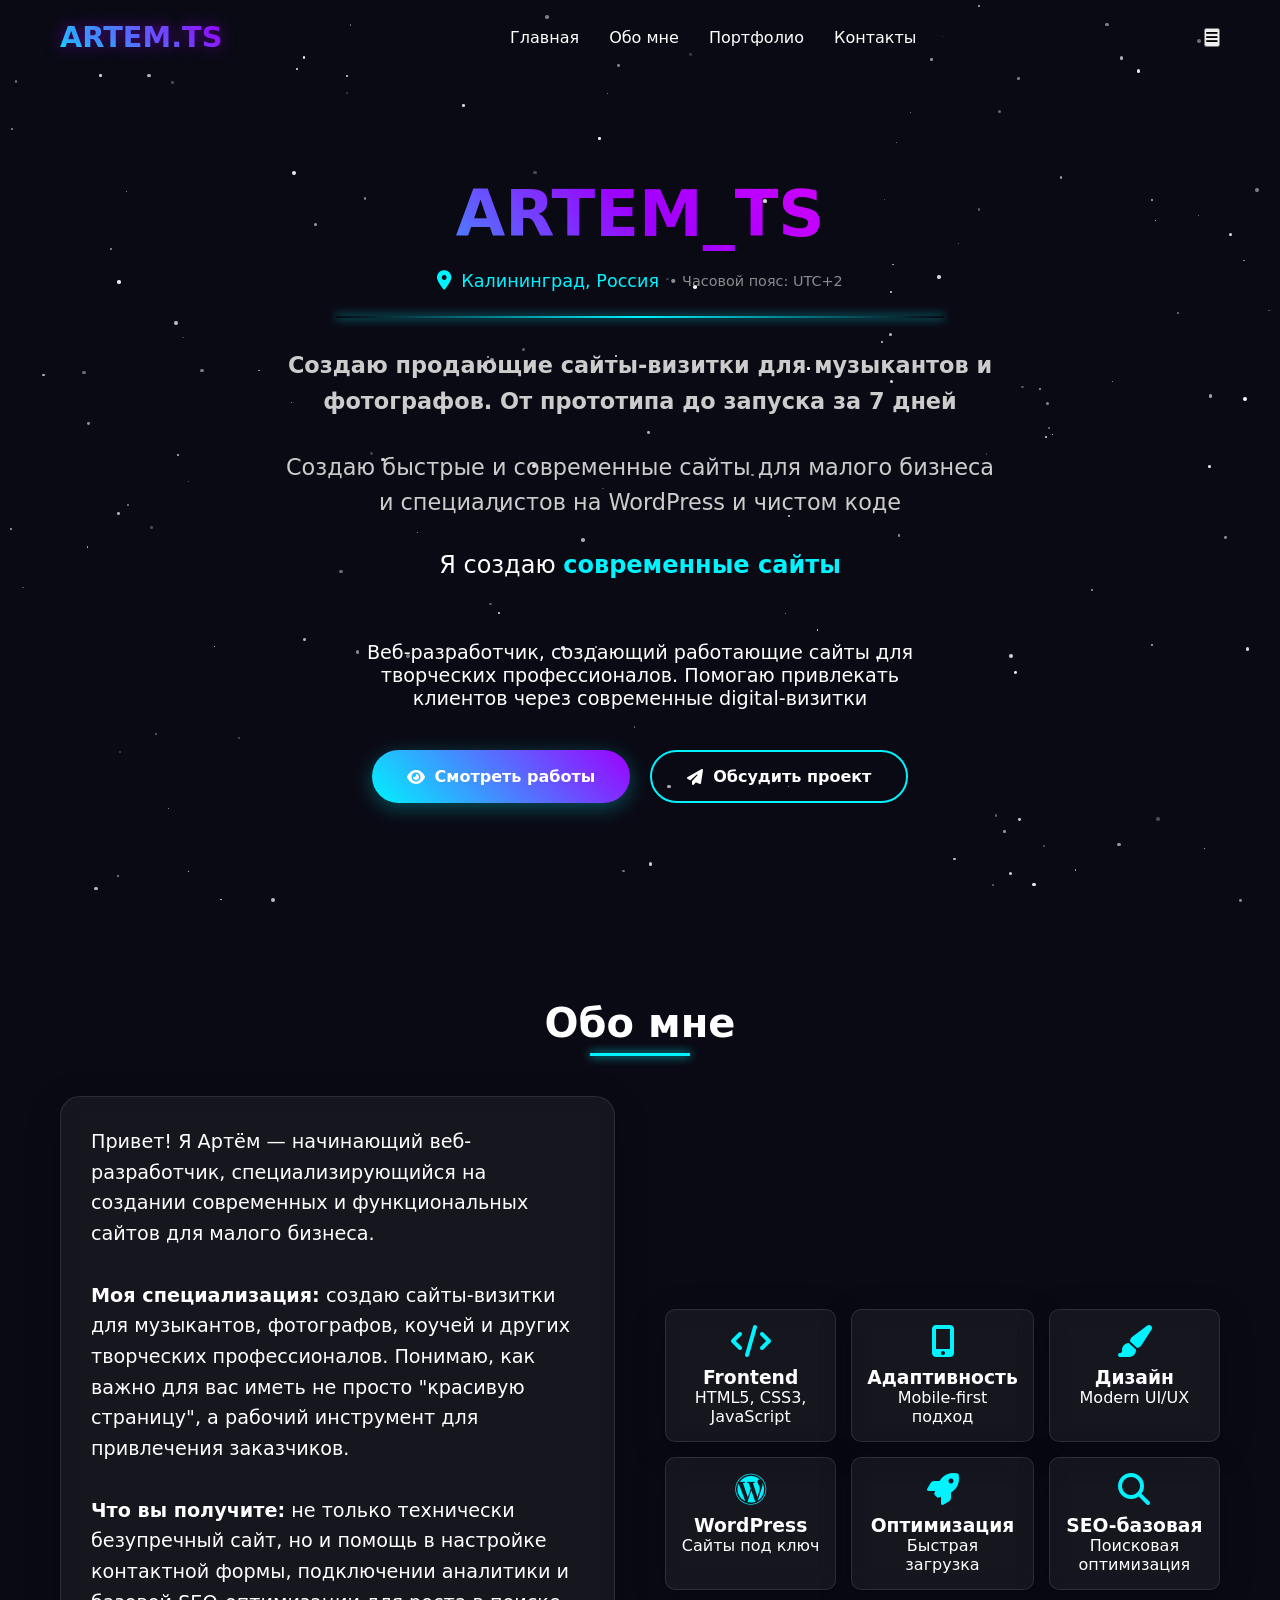
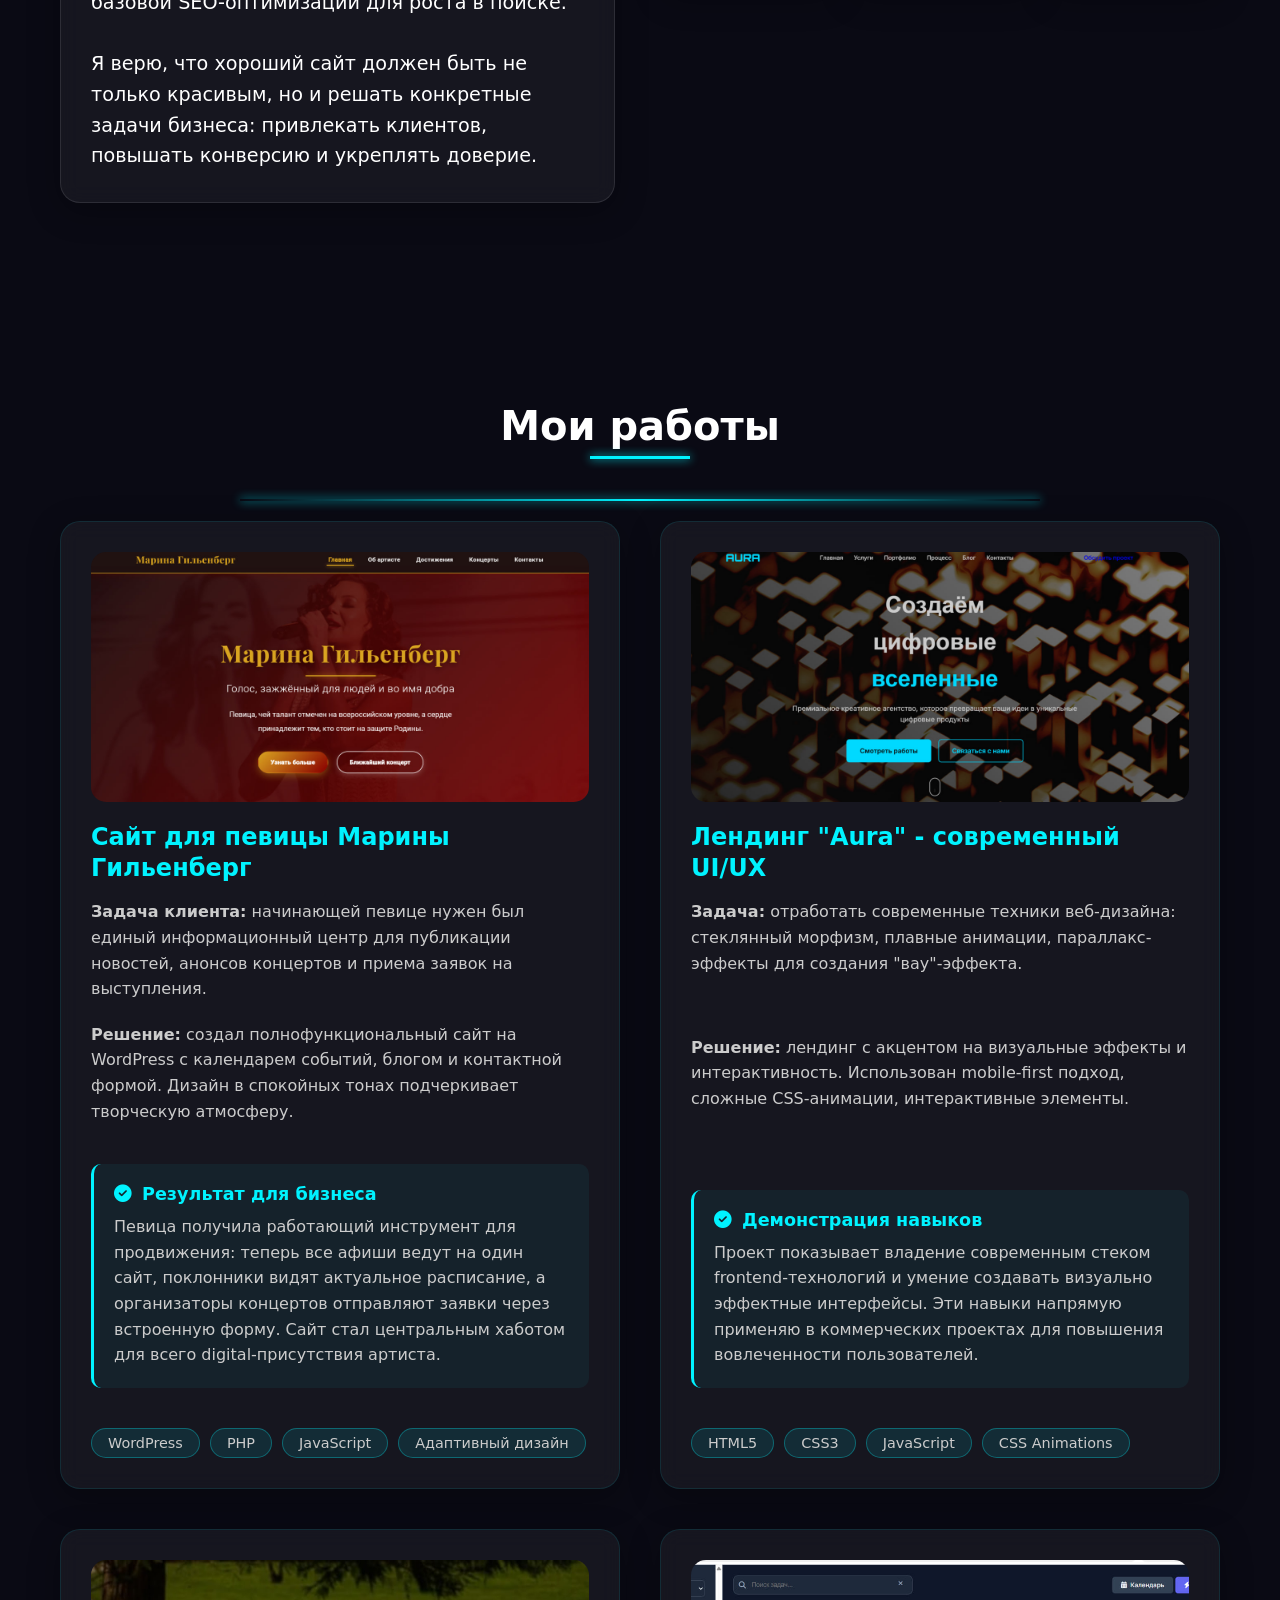
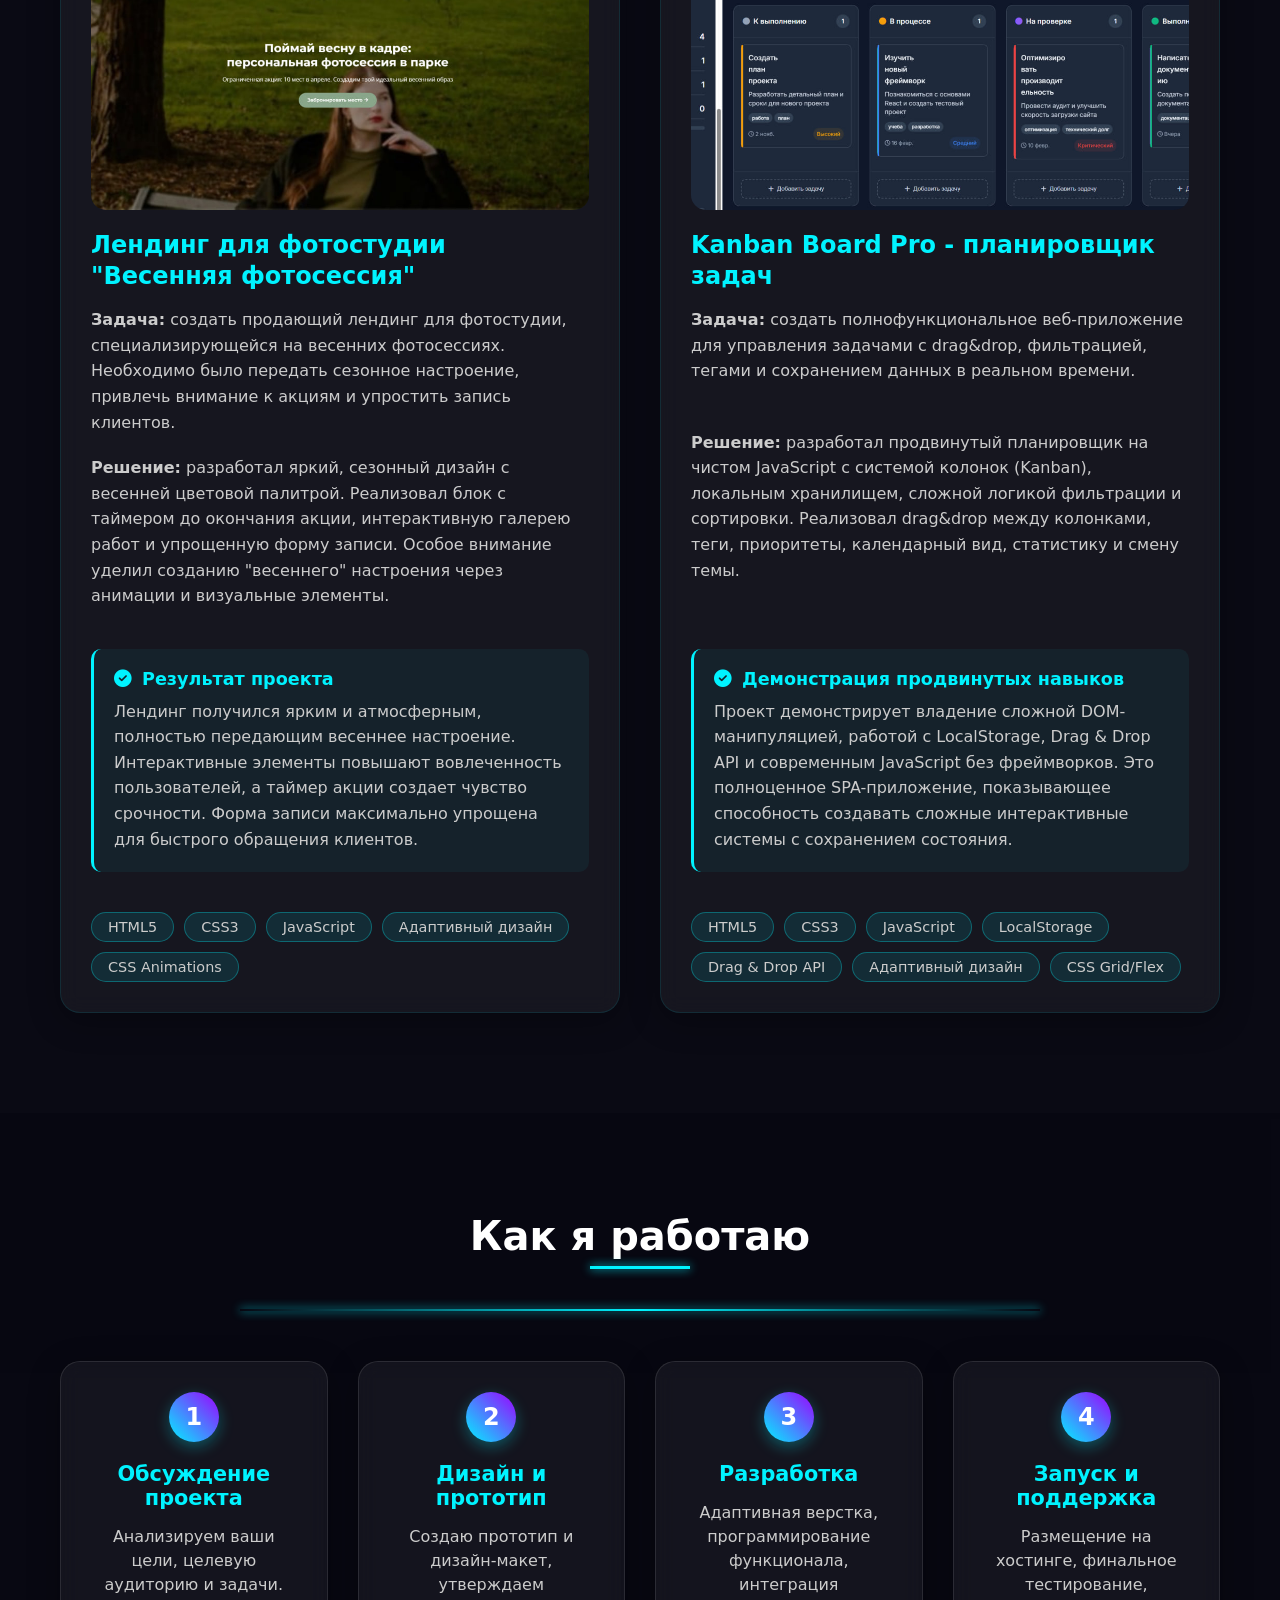
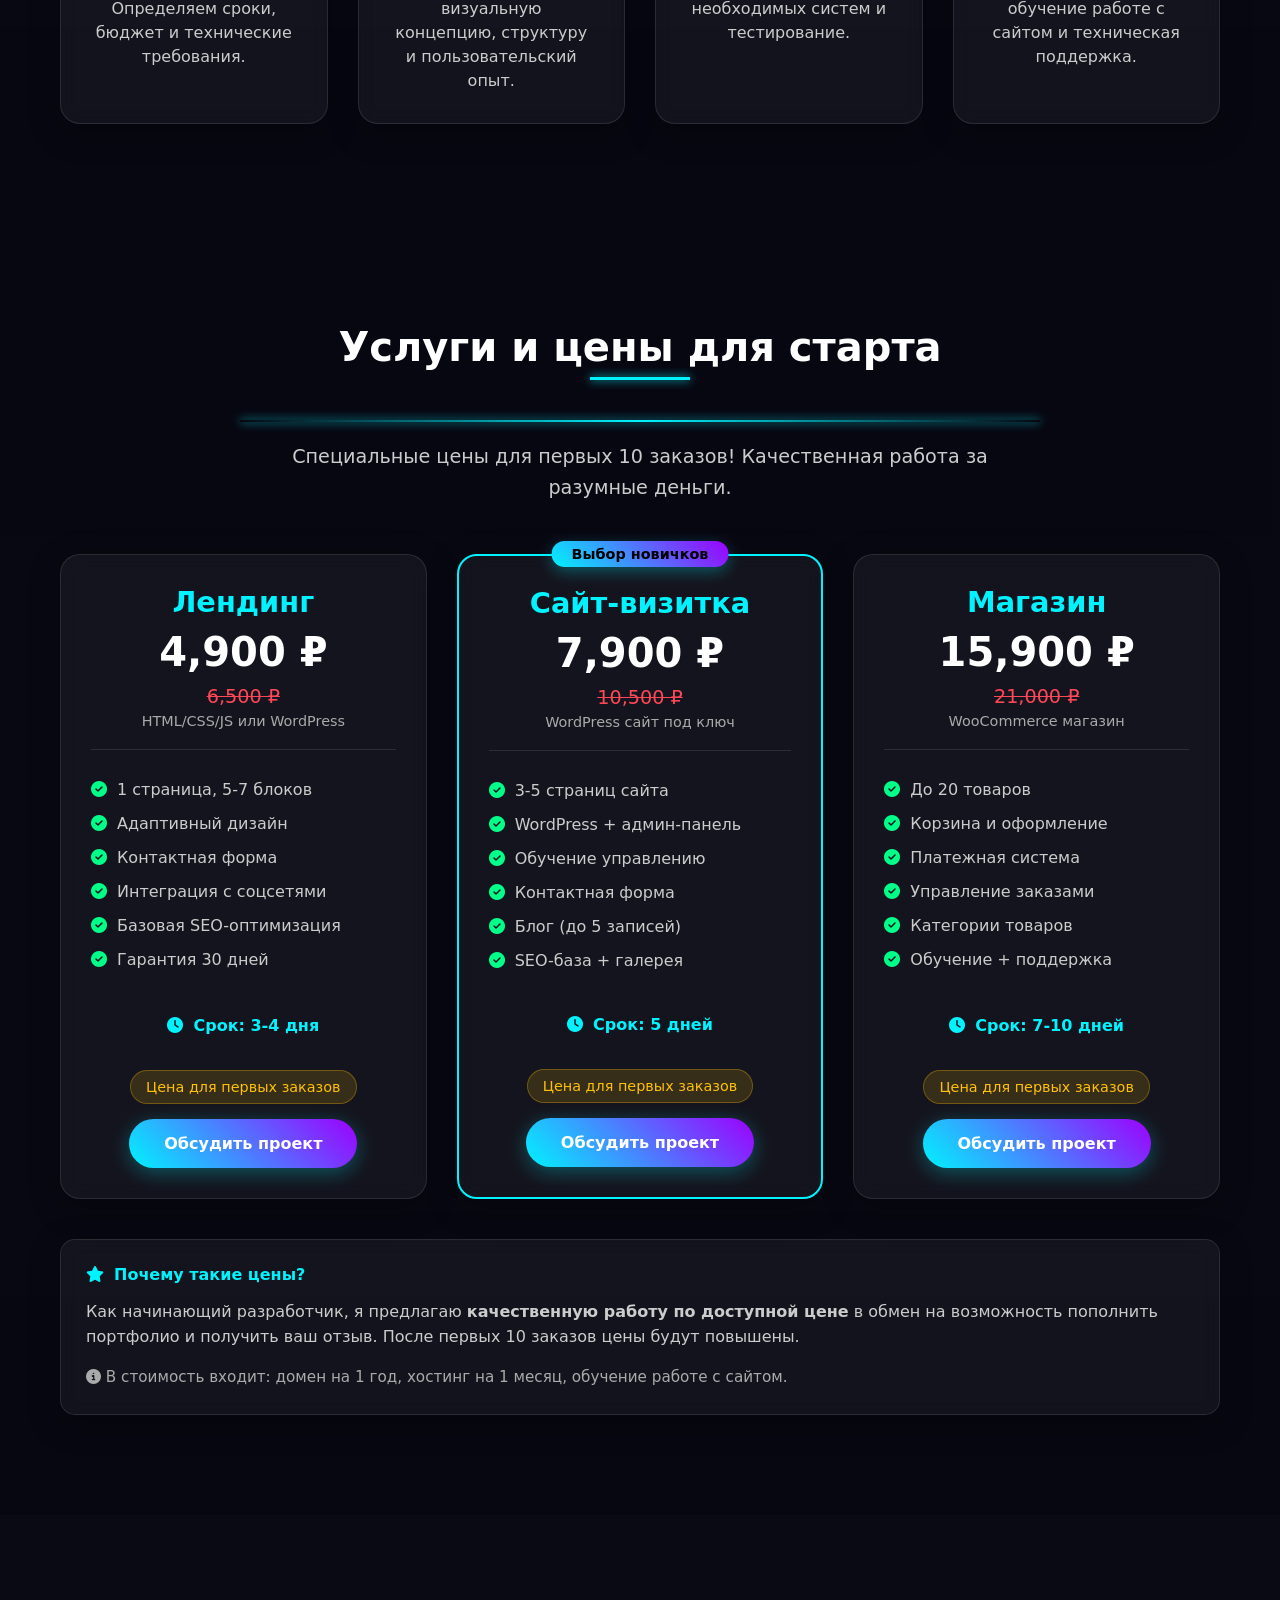
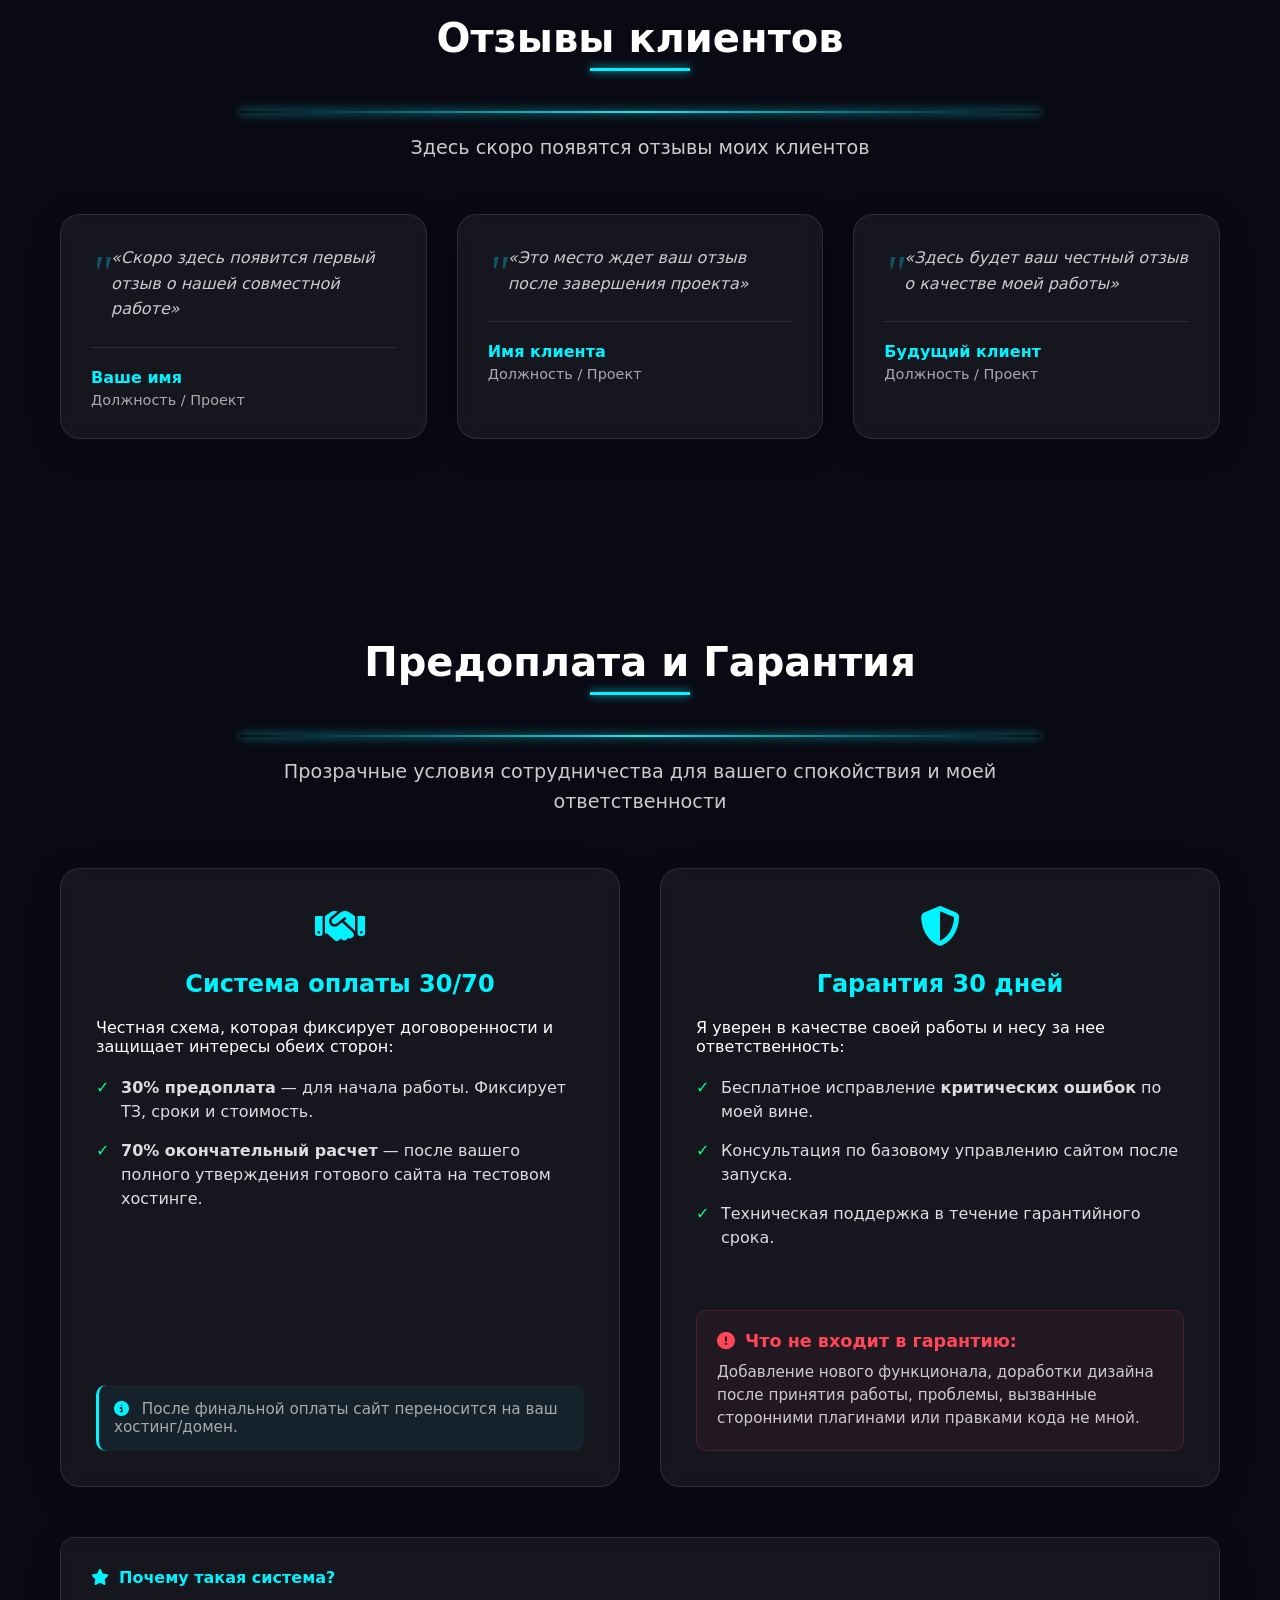
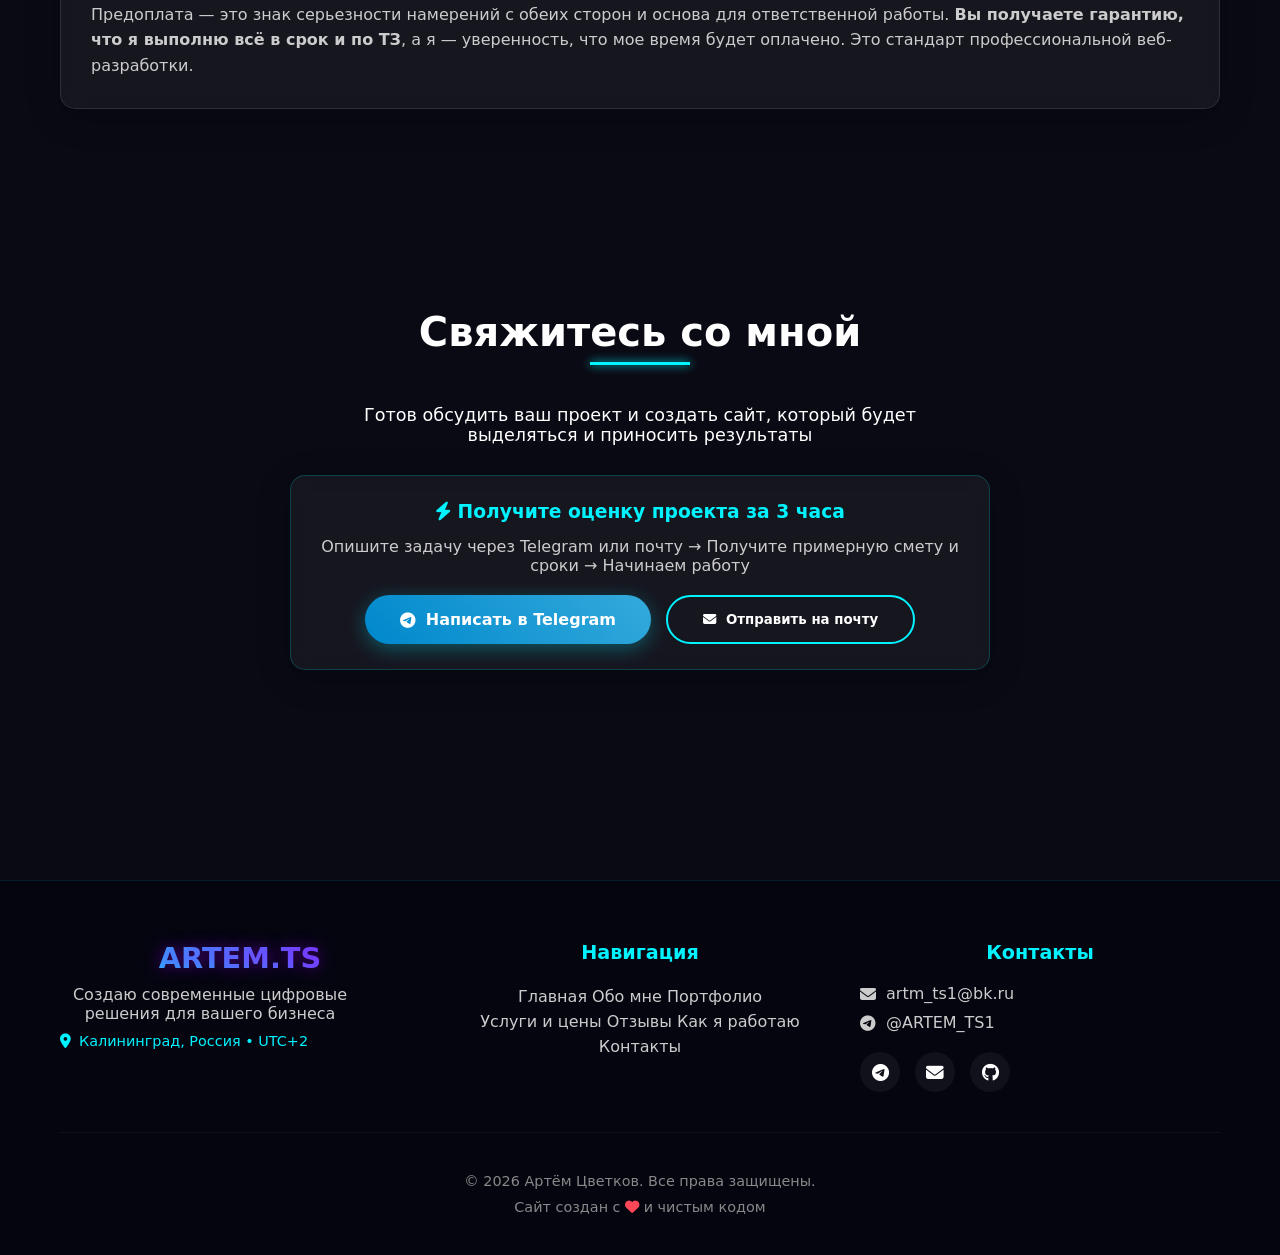
==== index.html @ cb8a016f "Add files via upload" ====
<!DOCTYPE html>
<html lang="ru">
<head>
    <meta charset="UTF-8">
    <meta name="viewport" content="width=device-width, initial-scale=1.0">
    <title>ARTEM_TS | Веб-разработчик</title>
    <link rel="stylesheet" href="https://cdnjs.cloudflare.com/ajax/libs/font-awesome/6.4.0/css/all.min.css">
   <link href="https://fonts.googleapis.com/css2?family=Inter:wght@400;500;600;700&display=swap" rel="stylesheet">
    <link rel="stylesheet" href="style.css">

</head>
<body>
    <!-- Звездный фон -->
    <div id="stars"></div>
    
    <!-- Шапка -->
    <header id="header">
        <div class="container header-container">
            <div class="logo">ARTEM.TS</div>
            <nav class="nav-links">
                <a href="#home">Главная</a>
                <a href="#about">Обо мне</a>
                <a href="#portfolio">Портфолио</a>
                <a href="#contact">Контакты</a>
            </nav>
            <button class="mobile-menu-btn">
                <i class="fas fa-bars"></i>
            </button>
        </div>
    </header>
    
    <!-- Герой секция -->
    <section class="hero" id="home">
        <div class="container hero-content">
            <h1 class="fade-in">ARTEM_TS</h1>
            <div class="location fade-in">
                <i class="fas fa-map-marker-alt"></i>
                <span>Калининград, Россия</span>
                <span class="timezone">• Часовой пояс: UTC+2</span>
            </div>
            <div class="neon-line"></div>
<h2 class="hero-slogan fade-in">
    Создаю продающие сайты-визитки для музыкантов и фотографов. От прототипа до запуска за 7 дней
</h2>
<p class="hero-slogan fade-in">
    Создаю быстрые и современные сайты для малого бизнеса и специалистов на WordPress и чистом коде
</p>
            <div class="typing-text fade-in">
                <span>Я создаю </span>
                <span class="typed" id="typed-text"></span>
            </div>
           <p class="fade-in" style="font-size: 1.2rem; max-width: 600px; margin: 0 auto;">
    Веб-разработчик, создающий работающие сайты для творческих профессионалов. 
    Помогаю привлекать клиентов через современные digital-визитки
</p>
            <div class="cta-buttons">
                <a href="#portfolio" class="btn btn-primary fade-in">
                    <i class="fas fa-eye"></i> Смотреть работы
                </a>
                <a href="#contact" class="btn btn-secondary fade-in">
                    <i class="fas fa-paper-plane"></i> Обсудить проект
                </a>
            </div>
        </div>
    </section>
    
    <!-- Обо мне -->
    <section class="about" id="about">
        <div class="container">
            <h2 class="section-title fade-in">Обо мне</h2>
            <div class="about-content">
                <div class="about-text glass fade-in" style="padding: 30px;">
                    <p>Привет! Я Артём — начинающий веб-разработчик, специализирующийся на создании современных и функциональных сайтов для малого бизнеса.</p>
<br>
<p><strong>Моя специализация:</strong> создаю сайты-визитки для музыкантов, фотографов, коучей и других творческих профессионалов. Понимаю, как важно для вас иметь не просто "красивую страницу", а рабочий инструмент для привлечения заказчиков.</p>
<br>
<p><strong>Что вы получите:</strong> не только технически безупречный сайт, но и помощь в настройке контактной формы, подключении аналитики и базовой SEO-оптимизации для роста в поиске.</p>
<br>
<p>Я верю, что хороший сайт должен быть не только красивым, но и решать конкретные задачи бизнеса: привлекать клиентов, повышать конверсию и укреплять доверие.</p>
                </div>
                <div class="skills-grid fade-in">
                    <div class="skill-item glass">
                        <i class="fas fa-code"></i>
                        <h3>Frontend</h3>
                        <p>HTML5, CSS3, JavaScript</p>
                    </div>
                    <div class="skill-item glass">
                        <i class="fas fa-mobile-alt"></i>
                        <h3>Адаптивность</h3>
                        <p>Mobile-first подход</p>
                    </div>
                    <div class="skill-item glass">
                        <i class="fas fa-paint-brush"></i>
                        <h3>Дизайн</h3>
                        <p>Modern UI/UX</p>
                    </div>
                    <div class="skill-item glass">
                        <i class="fab fa-wordpress"></i>
                        <h3>WordPress</h3>
                        <p>Сайты под ключ</p>
                    </div>
                    <div class="skill-item glass">
                        <i class="fas fa-rocket"></i>
                        <h3>Оптимизация</h3>
                        <p>Быстрая загрузка</p>
                    </div>
                    <div class="skill-item glass">
                        <i class="fas fa-search"></i>
                        <h3>SEO-базовая</h3>
                        <p>Поисковая оптимизация</p>
                    </div>
                </div>
            </div>
        </div>
    </section>
    
  <!-- Портфолио -->
<section class="portfolio" id="portfolio">
    <div class="container">
        <h2 class="section-title fade-in">Мои работы</h2>
        <div class="neon-line"></div>
        
        <div class="portfolio-grid">
            
            <!-- Проект 1 - Сайт для певицы Марины Гильенберг -->
            <div class="portfolio-item glass fade-in">
                <div class="portfolio-img">
                    <img src="images/marinagil.jpg" alt="Сайт для певицы Марины Гильенберг">
                    <div class="portfolio-overlay">
                        <a href="https://marinagil.ru/" target="_blank" class="portfolio-link">
                            <i class="fas fa-external-link-alt"></i> Открыть сайт
                        </a>
                    </div>
                </div>
                <div class="portfolio-info">
                   <h3>Сайт для певицы Марины Гильенберг</h3>
                    <p><strong>Задача клиента:</strong> начинающей певице нужен был единый информационный центр для публикации новостей, анонсов концертов и приема заявок на выступления.</p>

                    <p><strong>Решение:</strong> создал полнофункциональный сайт на WordPress с календарем событий, блогом и контактной формой. Дизайн в спокойных тонах подчеркивает творческую атмосферу.</p>

                    <div class="project-result">
                        <h4><i class="fas fa-check-circle"></i> Результат для бизнеса</h4>
                        <p>Певица получила работающий инструмент для продвижения: теперь все афиши ведут на один сайт, поклонники видят актуальное расписание, а организаторы концертов отправляют заявки через встроенную форму. Сайт стал центральным хаботом для всего digital-присутствия артиста.</p>
                    </div>
                    <div class="tech-stack">
                        <span class="tech-tag">WordPress</span>
                        <span class="tech-tag">PHP</span>
                        <span class="tech-tag">JavaScript</span>
                        <span class="tech-tag">Адаптивный дизайн</span>
                    </div>
                </div>
            </div><!-- Закрывающий div для проекта 1 -->
            
            <!-- Проект 2 - Учебный проект "Aura" -->
            <div class="portfolio-item glass fade-in">
                <div class="portfolio-img">
                    <img src="images/aura.jpg" alt="Учебный проект Aura">
                    <div class="portfolio-overlay">
                        <a href="https://artmtsvetkov04-prog.github.io/aura-website/" target="_blank" class="portfolio-link">
                            <i class="fas fa-external-link-alt"></i> Открыть сайт
                        </a>
                    </div>
                </div>
                <div class="portfolio-info">
                    <h3>Лендинг "Aura" - современный UI/UX</h3>
                    <p><strong>Задача:</strong> отработать современные техники веб-дизайна: стеклянный морфизм, плавные анимации, параллакс-эффекты для создания "вау"-эффекта.</p>

                    <p><strong>Решение:</strong> лендинг с акцентом на визуальные эффекты и интерактивность. Использован mobile-first подход, сложные CSS-анимации, интерактивные элементы.</p>

                    <div class="project-result">
                        <h4><i class="fas fa-check-circle"></i> Демонстрация навыков</h4>
                        <p>Проект показывает владение современным стеком frontend-технологий и умение создавать визуально эффектные интерфейсы. Эти навыки напрямую применяю в коммерческих проектах для повышения вовлеченности пользователей.</p>
                    </div>
                    <div class="tech-stack">
                        <span class="tech-tag">HTML5</span>
                        <span class="tech-tag">CSS3</span>
                        <span class="tech-tag">JavaScript</span>
                        <span class="tech-tag">CSS Animations</span>
                    </div>
                </div>
            </div><!-- Закрывающий div для проекта 2 -->
            
            <!-- Проект 3 - Лендинг для фотостудии -->
            <div class="portfolio-item glass fade-in">
                <div class="portfolio-img">
                    <img src="images/spring-photo.jpg" alt="Лендинг для фотостудии 'Весенняя фотосессия'">
                    <div style="width:100%;height:250px;background:linear-gradient(45deg, #0a0a14, #1a1a2e);display:flex;align-items:center;justify-content:center;border-radius:15px;border:2px solid rgba(0,243,255,0.2);">
                        <div style="text-align:center;color:#00f3ff;">
                            <i class="fas fa-camera-retro" style="font-size:3rem;margin-bottom:10px;"></i>
                            <p style="margin:0;font-weight:600;">Весенний фото-лендинг</p>
                            <p style="margin:5px 0 0;font-size:0.9rem;color:#aaa;">превью проекта</p>
                        </div>
                    </div>
                    <div class="portfolio-overlay">
                        <a href="https://artmtsvetkov04-prog.github.io/spring-photo-landing/" target="_blank" class="portfolio-link">
                            <i class="fas fa-external-link-alt"></i> Открыть сайт
                        </a>
                    </div>
                </div>
                <div class="portfolio-info">
                    <h3>Лендинг для фотостудии "Весенняя фотосессия"</h3>
                    <p><strong>Задача:</strong> создать продающий лендинг для фотостудии, специализирующейся на весенних фотосессиях. Необходимо было передать сезонное настроение, привлечь внимание к акциям и упростить запись клиентов.</p>
                    
                    <p><strong>Решение:</strong> разработал яркий, сезонный дизайн с весенней цветовой палитрой. Реализовал блок с таймером до окончания акции, интерактивную галерею работ и упрощенную форму записи. Особое внимание уделил созданию "весеннего" настроения через анимации и визуальные элементы.</p>
                    
                    <div class="project-result">
                        <h4><i class="fas fa-check-circle"></i> Результат проекта</h4>
                        <p>Лендинг получился ярким и атмосферным, полностью передающим весеннее настроение. Интерактивные элементы повышают вовлеченность пользователей, а таймер акции создает чувство срочности. Форма записи максимально упрощена для быстрого обращения клиентов.</p>
                    </div>
                    <div class="tech-stack">
                        <span class="tech-tag">HTML5</span>
                        <span class="tech-tag">CSS3</span>
                        <span class="tech-tag">JavaScript</span>
                        <span class="tech-tag">Адаптивный дизайн</span>
                        <span class="tech-tag">CSS Animations</span>
                    </div>
                </div>
            </div><!-- Закрывающий div для проекта 3 -->

                       <!-- Проект 4 - Продвинутый Kanban Board -->
<div class="portfolio-item glass fade-in">
    <div class="portfolio-img">
        <img src="images/kanban-board.jpg" alt="Kanban Board Pro - планировщик задач">text=Kanban+Board+Pro" alt="Kanban Board Pro">
        <div class="portfolio-overlay">
            <a href="https://artmtsvetkov04-prog.github.io/kanban-board/" target="_blank" class="portfolio-link">
                <i class="fas fa-external-link-alt"></i> Открыть приложение
            </a>
        </div>
    </div>
    <div class="portfolio-info">
        <h3>Kanban Board Pro - планировщик задач</h3>
        <p><strong>Задача:</strong> создать полнофункциональное веб-приложение для управления задачами с drag&drop, фильтрацией, тегами и сохранением данных в реальном времени.</p>
        
        <p><strong>Решение:</strong> разработал продвинутый планировщик на чистом JavaScript с системой колонок (Kanban), локальным хранилищем, сложной логикой фильтрации и сортировки. Реализовал drag&drop между колонками, теги, приоритеты, календарный вид, статистику и смену темы.</p>
        
        <div class="project-result">
            <h4><i class="fas fa-check-circle"></i> Демонстрация продвинутых навыков</h4>
            <p>Проект демонстрирует владение сложной DOM-манипуляцией, работой с LocalStorage, Drag & Drop API и современным JavaScript без фреймворков. Это полноценное SPA-приложение, показывающее способность создавать сложные интерактивные системы с сохранением состояния.</p>
        </div>
        
        <div class="tech-stack">
            <span class="tech-tag">HTML5</span>
            <span class="tech-tag">CSS3</span>
            <span class="tech-tag">JavaScript</span>
            <span class="tech-tag">LocalStorage</span>
            <span class="tech-tag">Drag & Drop API</span>
            <span class="tech-tag">Адаптивный дизайн</span>
            <span class="tech-tag">CSS Grid/Flex</span>
        </div>
    </div>
</div><!-- Закрывающий div для проекта 4 -->
            
        </div><!-- Закрывающий div для portfolio-grid -->
        
    </div><!-- Закрывающий div для container -->
</section><!-- Закрывающий тег для секции portfolio -->

    <!-- Как я работаю -->
    <section class="process" id="process">
        <div class="container">
            <h2 class="section-title fade-in">Как я работаю</h2>
            <div class="neon-line"></div>
            
            <div class="process-steps">
                <div class="process-step glass fade-in">
                    <div class="step-number">1</div>
                    <h3>Обсуждение проекта</h3>
                    <p>Анализируем ваши цели, целевую аудиторию и задачи. Определяем сроки, бюджет и технические требования.</p>
                </div>
                
                <div class="process-step glass fade-in">
                    <div class="step-number">2</div>
                    <h3>Дизайн и прототип</h3>
                    <p>Создаю прототип и дизайн-макет, утверждаем визуальную концепцию, структуру и пользовательский опыт.</p>
                </div>
                
                <div class="process-step glass fade-in">
                    <div class="step-number">3</div>
                    <h3>Разработка</h3>
                    <p>Адаптивная верстка, программирование функционала, интеграция необходимых систем и тестирование.</p>
                </div>
                
                <div class="process-step glass fade-in">
                    <div class="step-number">4</div>
                    <h3>Запуск и поддержка</h3>
                    <p>Размещение на хостинге, финальное тестирование, обучение работе с сайтом и техническая поддержка.</p>
                </div>
            </div>
        </div>
    </section>
    
<!-- Услуги и цены -->
<section class="services" id="services">
    <div class="container">
        <h2 class="section-title fade-in">Услуги и цены для старта</h2>
        <div class="neon-line"></div>
        <p class="section-subtitle fade-in">
            Специальные цены для первых 10 заказов! Качественная работа за разумные деньги.
        </p>
        
        <div class="pricing-grid">
            <!-- Пакет 1 - Лендинг -->
            <div class="pricing-card glass fade-in">
                <div class="pricing-header">
                    <h3>Лендинг</h3>
                    <div class="price">4,900 ₽</div>
                    <div class="old-price">6,500 ₽</div>
                    <p class="price-note">HTML/CSS/JS или WordPress</p>
                </div>
                <ul class="pricing-features">
                    <li><i class="fas fa-check-circle"></i> 1 страница, 5-7 блоков</li>
                    <li><i class="fas fa-check-circle"></i> Адаптивный дизайн</li>
                    <li><i class="fas fa-check-circle"></i> Контактная форма</li>
                    <li><i class="fas fa-check-circle"></i> Интеграция с соцсетями</li>
                    <li><i class="fas fa-check-circle"></i> Базовая SEO-оптимизация</li>
                    <li><i class="fas fa-check-circle"></i> Гарантия 30 дней</li>
                </ul>
                <div class="pricing-footer">
                    <p class="timeline"><i class="fas fa-clock"></i> Срок: 3-4 дня</p>
                    <div class="first-order">Цена для первых заказов</div>
                    <a href="#contact" class="btn btn-primary">Обсудить проект</a>
                </div>
            </div>
            
            <!-- Пакет 2 - Сайт-визитка -->
            <div class="pricing-card glass fade-in pricing-popular">
                <div class="popular-badge">Выбор новичков</div>
                <div class="pricing-header">
                    <h3>Сайт-визитка</h3>
                    <div class="price">7,900 ₽</div>
                    <div class="old-price">10,500 ₽</div>
                    <p class="price-note">WordPress сайт под ключ</p>
                </div>
                <ul class="pricing-features">
                    <li><i class="fas fa-check-circle"></i> 3-5 страниц сайта</li>
                    <li><i class="fas fa-check-circle"></i> WordPress + админ-панель</li>
                    <li><i class="fas fa-check-circle"></i> Обучение управлению</li>
                    <li><i class="fas fa-check-circle"></i> Контактная форма</li>
                    <li><i class="fas fa-check-circle"></i> Блог (до 5 записей)</li>
                    <li><i class="fas fa-check-circle"></i> SEO-база + галерея</li>
                </ul>
                <div class="pricing-footer">
                    <p class="timeline"><i class="fas fa-clock"></i> Срок: 5 дней</p>
                    <div class="first-order">Цена для первых заказов</div>
                    <a href="#contact" class="btn btn-primary">Обсудить проект</a>
                </div>
            </div>
            
            <!-- Пакет 3 - Магазин -->
            <div class="pricing-card glass fade-in">
                <div class="pricing-header">
                    <h3>Магазин</h3>
                    <div class="price">15,900 ₽</div>
                    <div class="old-price">21,000 ₽</div>
                    <p class="price-note">WooCommerce магазин</p>
                </div>
                <ul class="pricing-features">
                    <li><i class="fas fa-check-circle"></i> До 20 товаров</li>
                    <li><i class="fas fa-check-circle"></i> Корзина и оформление</li>
                    <li><i class="fas fa-check-circle"></i> Платежная система</li>
                    <li><i class="fas fa-check-circle"></i> Управление заказами</li>
                    <li><i class="fas fa-check-circle"></i> Категории товаров</li>
                    <li><i class="fas fa-check-circle"></i> Обучение + поддержка</li>
                </ul>
                <div class="pricing-footer">
                    <p class="timeline"><i class="fas fa-clock"></i> Срок: 7-10 дней</p>
                    <div class="first-order">Цена для первых заказов</div>
                    <a href="#contact" class="btn btn-primary">Обсудить проект</a>
                </div>
            </div>
        </div>
        
        <!-- Дополнительная информация -->
        <div class="pricing-info glass fade-in" style="margin-top: 40px; padding: 25px; border-radius: 15px;">
            <h4><i class="fas fa-star"></i> Почему такие цены?</h4>
            <p>Как начинающий разработчик, я предлагаю <strong>качественную работу по доступной цене</strong> в обмен на возможность 
            пополнить портфолио и получить ваш отзыв. После первых 10 заказов цены будут повышены.</p>
            <p style="margin-top: 15px; font-size: 0.95rem; color: #aaa;">
                <i class="fas fa-info-circle"></i> В стоимость входит: домен на 1 год, хостинг на 1 месяц, обучение работе с сайтом.
            </p>
        </div>
    </div>
</section>
<!-- Отзывы -->
<section class="testimonials" id="testimonials">
    <div class="container">
        <h2 class="section-title fade-in">Отзывы клиентов</h2>
        <div class="neon-line"></div>
        <p class="section-subtitle fade-in">
            Здесь скоро появятся отзывы моих клиентов
        </p>
        
        <div class="testimonials-grid">
            <div class="testimonial-item glass fade-in">
                <div class="testimonial-content">
                    <p>«Скоро здесь появится первый отзыв о нашей совместной работе»</p>
                </div>
                <div class="testimonial-author">
                    <div class="author-info">
                        <h4>Ваше имя</h4>
                        <p>Должность / Проект</p>
                    </div>
                </div>
            </div>
            
            <div class="testimonial-item glass fade-in">
                <div class="testimonial-content">
                    <p>«Это место ждет ваш отзыв после завершения проекта»</p>
                </div>
                <div class="testimonial-author">
                    <div class="author-info">
                        <h4>Имя клиента</h4>
                        <p>Должность / Проект</p>
                    </div>
                </div>
            </div>
            
            <div class="testimonial-item glass fade-in">
                <div class="testimonial-content">
                    <p>«Здесь будет ваш честный отзыв о качестве моей работы»</p>
                </div>
                <div class="testimonial-author">
                    <div class="author-info">
                        <h4>Будущий клиент</h4>
                        <p>Должность / Проект</p>
                    </div>
                </div>
            </div>
        </div>
    </div>
</section>

<!-- Секция Предоплата и Гарантия -->
<section class="payment-guarantee" id="payment">
    <div class="container">
        <h2 class="section-title fade-in">Предоплата и Гарантия</h2>
        <div class="neon-line"></div>
        <p class="section-subtitle fade-in">
            Прозрачные условия сотрудничества для вашего спокойствия и моей ответственности
        </p>
        
        <div class="conditions-grid">
            <!-- Блок предоплаты -->
            <div class="condition-card glass fade-in">
                <div class="condition-icon">
                    <i class="fas fa-handshake"></i>
                </div>
                <h3>Система оплаты 30/70</h3>
                <p>Честная схема, которая фиксирует договоренности и защищает интересы обеих сторон:</p>
                <ul class="condition-list">
                    <li><strong>30% предоплата</strong> — для начала работы. Фиксирует ТЗ, сроки и стоимость.</li>
                    <li><strong>70% окончательный расчет</strong> — после вашего полного утверждения готового сайта на тестовом хостинге.</li>
                </ul>
                <p class="condition-note">
                    <i class="fas fa-info-circle"></i> После финальной оплаты сайт переносится на ваш хостинг/домен.
                </p>
            </div>
            
            <!-- Блок гарантии -->
            <div class="condition-card glass fade-in">
                <div class="condition-icon">
                    <i class="fas fa-shield-alt"></i>
                </div>
                <h3>Гарантия 30 дней</h3>
                <p>Я уверен в качестве своей работы и несу за нее ответственность:</p>
                <ul class="condition-list">
                    <li>Бесплатное исправление <strong>критических ошибок</strong> по моей вине.</li>
                    <li>Консультация по базовому управлению сайтом после запуска.</li>
                    <li>Техническая поддержка в течение гарантийного срока.</li>
                </ul>
                <div class="guarantee-notice">
                    <h4><i class="fas fa-exclamation-circle"></i> Что не входит в гарантию:</h4>
                    <p>Добавление нового функционала, доработки дизайна после принятия работы, проблемы, вызванные сторонними плагинами или правками кода не мной.</p>
                </div>
            </div>
        </div>
        
        <!-- Поясняющий блок -->
        <div class="conditions-footer glass fade-in">
            <h4><i class="fas fa-star"></i> Почему такая система?</h4>
            <p>Предоплата — это знак серьезности намерений с обеих сторон и основа для ответственной работы. <strong>Вы получаете гарантию, что я выполню всё в срок и по ТЗ</strong>, а я — уверенность, что мое время будет оплачено. Это стандарт профессиональной веб-разработки.</p>
        </div>
    </div>
</section>

<!-- Контакты -->
<section class="contact" id="contact">
    <div class="container">
        <h2 class="section-title fade-in">Свяжитесь со мной</h2>
        <p class="fade-in" style="max-width: 600px; margin: 20px auto; font-size: 1.1rem;">
            Готов обсудить ваш проект и создать сайт, который будет выделяться и приносить результаты
        </p>
<div class="contact-cta glass fade-in" style="
    max-width: 700px;
    margin: 30px auto;
    padding: 25px;
    border-radius: 15px;
    text-align: center;
    border: 1px solid rgba(0, 243, 255, 0.2);
">
    <h3 style="color: var(--neon-blue); margin-bottom: 15px;">
        <i class="fas fa-bolt"></i> Получите оценку проекта за 3 часа
    </h3>
    <p style="color: #ccc; margin-bottom: 20px;">
        Опишите задачу через Telegram или почту → Получите примерную смету и сроки → Начинаем работу
    </p>
    <div style="display: flex; gap: 15px; justify-content: center; flex-wrap: wrap;">
        <a href="https://t.me/ARTEM_TS1" target="_blank" class="btn btn-primary" 
           style="background: linear-gradient(45deg, #0088cc, #34aadc);">
            <i class="fab fa-telegram"></i> Написать в Telegram
        </a>
        <button onclick="openEmailClient()" class="btn btn-secondary">
            <i class="fas fa-envelope"></i> Отправить на почту
        </button>
    </div>
</div>
</section>
    
    <!-- Футер -->
    <footer>
        <div class="container">
            <div class="footer-content">
                <div class="footer-brand">
                    <div class="logo">ARTEM.TS</div>
                    <p>Создаю современные цифровые решения для вашего бизнеса</p>
                    <p class="footer-location">
                        <i class="fas fa-map-marker-alt"></i> Калининград, Россия • UTC+2
                    </p>
                </div>
                <div class="footer-nav">
    <h4>Навигация</h4>
    <nav class="footer-nav-links">
        <a href="#home">Главная</a>
        <a href="#about">Обо мне</a>
        <a href="#portfolio">Портфолио</a>
        <a href="#services">Услуги и цены</a>
        <a href="#testimonials">Отзывы</a>
        <a href="#process">Как я работаю</a>
        <a href="#contact">Контакты</a>
    </nav>
</div>
                <div class="footer-contact">
                    <h4>Контакты</h4>
                    <div class="contact-info">
                        <p><i class="fas fa-envelope"></i> artm_ts1@bk.ru</p>
                        <p><i class="fab fa-telegram"></i> @ARTEM_TS1</p>
                    </div>
                    <div class="footer-social">
                        <a href="https://t.me/ARTEM_TS1" target="_blank" class="social-icon">
                            <i class="fab fa-telegram"></i>
                        </a>
                        <a href="mailto:artm_ts1@bk.ru" class="social-icon">
                            <i class="fas fa-envelope"></i>
                        </a>
                        <a href="https://github.com/artmtsvetkov04-prog" target="_blank" class="social-icon">
                            <i class="fab fa-github"></i>
                        </a>
                    </div>
                </div>
            </div>
            
            <div class="footer-bottom">
                <p>&copy; <span id="current-year">2024</span> Артём Цветков. Все права защищены.</p>
                <p>Сайт создан с <i class="fas fa-heart"></i> и чистым кодом</p>
            </div>
        </div>
    </footer>

    <script src="script.js"></script>
    <script>
        // Автоматическое обновление года в футере
        document.getElementById('current-year').textContent = new Date().getFullYear();
    </script>
</body>
</html>
---- style.css ----
:root {
    --neon-blue: #00f3ff;
    --neon-purple: #9d00ff;
    --neon-pink: #ff00ff;
    --dark-bg: #0a0a14;
    --darker-bg: #050510;
    --glass-bg: rgba(255, 255, 255, 0.05);
    --glass-border: rgba(255, 255, 255, 0.1);
}

* {
    margin: 0;
    padding: 0;
    box-sizing: border-box;
    font-family: 'Segoe UI', system-ui, sans-serif;
}

html {
    scroll-behavior: smooth;
}

body {
    background-color: var(--dark-bg);
    color: white;
    overflow-x: hidden;
    min-height: 100vh;
    position: relative;
}

/* Анимированный звездный фон */
#stars {
    position: fixed;
    top: 0;
    left: 0;
    width: 100%;
    height: 100%;
    z-index: -1;
}

.star {
    position: absolute;
    background-color: white;
    border-radius: 50%;
    animation: twinkle var(--duration) infinite ease-in-out;
}

@keyframes twinkle {
    0%, 100% { opacity: 0.2; }
    50% { opacity: 1; }
}

/* Неоновые линии */
.neon-line {
    height: 2px;
    background: linear-gradient(90deg, transparent, var(--neon-blue), transparent);
    margin: 20px auto;
    width: 80%;
    max-width: 800px;
    box-shadow: 0 0 10px var(--neon-blue);
}

/* Стеклянный эффект */
.glass {
    background: var(--glass-bg);
    backdrop-filter: blur(10px);
    border: 1px solid var(--glass-border);
    border-radius: 20px;
    box-shadow: 0 8px 32px rgba(0, 0, 0, 0.3);
}

/* Контейнеры */
.container {
    max-width: 1200px;
    margin: 0 auto;
    padding: 0 20px;
}

/* Шапка */
header {
    position: fixed;
    top: 0;
    width: 100%;
    z-index: 1000;
    padding: 20px 0;
    transition: all 0.3s;
}

header.scrolled {
    background: rgba(10, 10, 20, 0.9);
    backdrop-filter: blur(10px);
    padding: 15px 0;
    box-shadow: 0 5px 20px rgba(0, 0, 0, 0.2);
}

.header-container {
    display: flex;
    justify-content: space-between;
    align-items: center;
}

.logo {
    font-size: 1.8rem;
    font-weight: 700;
    background: linear-gradient(45deg, var(--neon-blue), var(--neon-purple));
    -webkit-background-clip: text;
    background-clip: text;
    color: transparent;
    text-shadow: 0 0 15px rgba(157, 0, 255, 0.5);
}

.nav-links {
    display: flex;
    gap: 30px;
}

.nav-links a {
    color: white;
    text-decoration: none;
    font-weight: 500;
    position: relative;
    padding: 5px 0;
    transition: all 0.3s;
}

.nav-links a:after {
    content: '';
    position: absolute;
    bottom: 0;
    left: 0;
    width: 0;
    height: 2px;
    background: var(--neon-blue);
    transition: width 0.3s;
}

.nav-links a:hover {
    color: var(--neon-blue);
}

.nav-links a:hover:after {
    width: 100%;
}

/* Герой-секция */
.hero {
    min-height: 100vh;
    display: flex;
    align-items: center;
    padding-top: 80px;
    position: relative;
}

.hero-content {
    max-width: 800px;
    margin: 0 auto;
    text-align: center;
}

.hero h1 {
    font-size: 4rem;
    margin-bottom: 20px;
    background: linear-gradient(45deg, var(--neon-blue), var(--neon-purple), var(--neon-pink));
    -webkit-background-clip: text;
    background-clip: text;
    color: transparent;
    animation: gradientShift 5s infinite alternate;
}

@keyframes gradientShift {
    0% { background-position: 0% 50%; }
    100% { background-position: 100% 50%; }
}

.typing-text {
    font-size: 1.5rem;
    margin-bottom: 30px;
    min-height: 60px;
}

.typing-text .typed {
    color: var(--neon-blue);
    font-weight: 600;
}

.cta-buttons {
    display: flex;
    justify-content: center;
    gap: 20px;
    flex-wrap: wrap;
    margin-top: 40px;
}

.btn {
    padding: 15px 35px;
    border-radius: 50px;
    text-decoration: none;
    font-weight: 600;
    display: inline-flex;
    align-items: center;
    gap: 10px;
    transition: all 0.3s;
    position: relative;
    overflow: hidden;
    z-index: 1;
}

.btn-primary {
    background: linear-gradient(45deg, var(--neon-blue), var(--neon-purple));
    color: white;
    box-shadow: 0 5px 20px rgba(0, 243, 255, 0.3);
}

.btn-secondary {
    background: transparent;
    color: white;
    border: 2px solid var(--neon-blue);
}

.btn:hover {
    transform: translateY(-5px);
    box-shadow: 0 10px 25px rgba(0, 243, 255, 0.4);
}

/* Обо мне */
.about {
    padding: 100px 0;
}

.section-title {
    font-size: 2.5rem;
    text-align: center;
    margin-bottom: 50px;
    position: relative;
}

.section-title:after {
    content: '';
    position: absolute;
    bottom: -10px;
    left: 50%;
    transform: translateX(-50%);
    width: 100px;
    height: 3px;
    background: var(--neon-blue);
    box-shadow: 0 0 10px var(--neon-blue);
}

.about-content {
    display: grid;
    grid-template-columns: 1fr;
    gap: 50px;
    align-items: center;
}

@media (min-width: 992px) {
    .about-content {
        grid-template-columns: 1fr 1fr;
    }
}

.about-text {
    font-size: 1.2rem;
    line-height: 1.6;
}

.skills-grid {
    display: grid;
    grid-template-columns: repeat(3, 1fr);
    gap: 15px;
}

.skill-item {
    padding: 15px;
    text-align: center;
    border-radius: 10px;
    transition: all 0.3s;
}

.skill-item:hover {
    transform: translateY(-5px);
    background: rgba(0, 243, 255, 0.1);
    box-shadow: 0 5px 15px rgba(0, 243, 255, 0.2);
}

.skill-item i {
    font-size: 2rem;
    margin-bottom: 10px;
    color: var(--neon-blue);
}

/* ==================== */
/* СЕКЦИЯ ПОРТФОЛИО */
/* ==================== */

.portfolio {
    padding: 100px 0;
}

/* Сетка портфолио */
.portfolio-grid {
    display: grid;
    grid-template-columns: repeat(auto-fill, minmax(500px, 1fr));
    gap: 40px;
    align-items: stretch; /* Растягиваем карточки по высоте */
}

/* Карточка проекта */
.portfolio-item {
    padding: 30px;
    transition: all 0.4s ease;
    position: relative;
    overflow: hidden;
    display: flex;
    flex-direction: column;
    height: 100%; /* Карточка занимает всю доступную высоту */
    min-height: 750px; /* Фиксированная минимальная высота */
    border: 1px solid rgba(0, 243, 255, 0.1);
    background: var(--glass-bg);
    backdrop-filter: blur(10px);
    border-radius: 20px;
    box-shadow: 0 8px 32px rgba(0, 0, 0, 0.3);
}

/* Эффект при наведении */
.portfolio-item:hover {
    transform: translateY(-10px);
    box-shadow: 0 20px 40px rgba(0, 243, 255, 0.2);
    border-color: rgba(0, 243, 255, 0.3);
}

/* Анимация свечения при наведении */
.portfolio-item:before {
    content: '';
    position: absolute;
    top: 0;
    left: -100%;
    width: 100%;
    height: 100%;
    background: linear-gradient(90deg, transparent, rgba(0, 243, 255, 0.1), transparent);
    transition: left 0.6s;
}

.portfolio-item:hover:before {
    left: 100%;
}

/* Изображение проекта */
.portfolio-img {
    width: 100%;
    height: 250px;
    border-radius: 15px;
    overflow: hidden;
    margin-bottom: 20px;
    position: relative;
    flex-shrink: 0; /* Не сжимаем изображение */
}

.portfolio-img img {
    width: 100%;
    height: 100%;
    object-fit: cover;
    transition: transform 0.5s ease;
}

.portfolio-item:hover .portfolio-img img {
    transform: scale(1.05);
}

/* Оверлей с кнопкой */
.portfolio-overlay {
    position: absolute;
    top: 0;
    left: 0;
    width: 100%;
    height: 100%;
    background: rgba(0, 0, 0, 0.7);
    display: flex;
    align-items: center;
    justify-content: center;
    opacity: 0;
    transition: opacity 0.3s ease;
}

.portfolio-item:hover .portfolio-overlay {
    opacity: 1;
}

.portfolio-link {
    padding: 12px 28px;
    background: var(--neon-blue);
    color: black;
    text-decoration: none;
    border-radius: 50px;
    font-weight: 600;
    transform: translateY(20px);
    transition: all 0.3s ease;
    display: flex;
    align-items: center;
    gap: 8px;
    box-shadow: 0 5px 15px rgba(0, 243, 255, 0.3);
}

.portfolio-item:hover .portfolio-link {
    transform: translateY(0);
}

.portfolio-link:hover {
    background: white;
    box-shadow: 0 8px 20px rgba(0, 243, 255, 0.4);
}

/* Информация о проекте */
.portfolio-info {
    flex-grow: 1; /* Растягиваем блок информации */
    display: flex;
    flex-direction: column;
}

.portfolio-info h3 {
    font-size: 1.5rem;
    margin-bottom: 15px;
    color: var(--neon-blue);
    min-height: 60px; /* Фиксируем высоту заголовка */
    line-height: 1.3;
}

.portfolio-info > p {
    color: #ccc;
    line-height: 1.6;
    margin-bottom: 20px;
    flex-grow: 1; /* Текст занимает доступное пространство */
}

/* Блок с результатом проекта */
.project-result {
    margin: 20px 0;
    padding: 20px;
    background: rgba(0, 243, 255, 0.05);
    border-radius: 10px;
    border-left: 3px solid var(--neon-blue);
    flex-shrink: 0; /* Не сжимаем блок результата */
}

.project-result h4 {
    color: var(--neon-blue);
    margin-bottom: 10px;
    display: flex;
    align-items: center;
    gap: 10px;
    font-size: 1.1rem;
}

.project-result p {
    color: #ccc;
    line-height: 1.6;
    margin: 0;
}

/* Технологии проекта */
.tech-stack {
    display: flex;
    flex-wrap: wrap;
    gap: 10px;
    margin-top: 20px;
    flex-shrink: 0; /* Не сжимаем блок технологий */
}

.tech-tag {
    padding: 6px 16px;
    background: rgba(0, 243, 255, 0.1);
    border-radius: 20px;
    font-size: 0.9rem;
    border: 1px solid rgba(0, 243, 255, 0.3);
    color: #ccc;
    transition: all 0.3s ease;
}

.tech-tag:hover {
    background: rgba(0, 243, 255, 0.2);
    transform: translateY(-2px);
    box-shadow: 0 5px 10px rgba(0, 243, 255, 0.1);
}

/* ==================== */
/* АДАПТИВНОСТЬ */
/* ==================== */

/* Планшеты и маленькие десктопы */
@media (max-width: 992px) {
    .portfolio-grid {
        grid-template-columns: repeat(auto-fill, minmax(450px, 1fr));
        gap: 30px;
    }
    
    .portfolio-item {
        min-height: 720px;
    }
}

/* Мобильные устройства (горизонтальная ориентация) */
@media (max-width: 768px) {
    .portfolio {
        padding: 80px 0;
    }
    
    .portfolio-grid {
        grid-template-columns: 1fr;
        gap: 30px;
    }
    
    .portfolio-item {
        min-height: 700px;
        padding: 25px;
    }
    
    .portfolio-img {
        height: 220px;
    }
    
    .portfolio-info h3 {
        min-height: auto;
        font-size: 1.4rem;
        margin-bottom: 12px;
    }
    
    .portfolio-info > p {
        font-size: 0.95rem;
        line-height: 1.5;
    }
    
    .project-result {
        padding: 18px;
        margin: 15px 0;
    }
    
    .project-result h4 {
        font-size: 1rem;
    }
    
    .tech-stack {
        margin-top: 15px;
    }
    
    .tech-tag {
        font-size: 0.85rem;
        padding: 5px 12px;
    }
}

/* Маленькие мобильные устройства */
@media (max-width: 480px) {
    .portfolio {
        padding: 60px 0;
    }
    
    .portfolio-item {
        min-height: 680px;
        padding: 20px;
    }
    
    .portfolio-img {
        height: 200px;
        margin-bottom: 15px;
    }
    
    .portfolio-info h3 {
        font-size: 1.3rem;
    }
    
    .portfolio-info > p {
        font-size: 0.9rem;
        margin-bottom: 15px;
    }
    
    .project-result {
        padding: 15px;
        margin: 12px 0;
    }
    
    .project-result p {
        font-size: 0.9rem;
        line-height: 1.5;
    }
    
    .portfolio-link {
        padding: 10px 20px;
        font-size: 0.9rem;
    }
    
    .tech-stack {
        justify-content: center;
        gap: 8px;
    }
    
    .tech-tag {
        font-size: 0.8rem;
        padding: 4px 10px;
    }
}

/* Очень маленькие экраны */
@media (max-width: 360px) {
    .portfolio-item {
        min-height: 650px;
        padding: 15px;
    }
    
    .portfolio-img {
        height: 180px;
    }
    
    .portfolio-info h3 {
        font-size: 1.2rem;
    }
    
    .portfolio-info > p {
        font-size: 0.85rem;
    }
    
    .project-result {
        padding: 12px;
    }
    
    .project-result h4 {
        font-size: 0.95rem;
    }
    
    .project-result p {
        font-size: 0.85rem;
    }
}

/* Контакты */
.contact {
    padding: 100px 0;
    text-align: center;
}

.contact-methods {
    display: flex;
    justify-content: center;
    gap: 40px;
    flex-wrap: wrap;
    margin-top: 50px;
}

.contact-item {
    padding: 30px;
    width: 300px;
    transition: all 0.3s;
}

.contact-item:hover {
    transform: translateY(-10px);
    box-shadow: 0 15px 30px rgba(0, 243, 255, 0.2);
}

.contact-icon {
    font-size: 3rem;
    margin-bottom: 20px;
    color: var(--neon-blue);
}

.contact-link {
    display: inline-block;
    margin-top: 15px;
    color: white;
    text-decoration: none;
    font-weight: 600;
    padding: 10px 20px;
    border-radius: 50px;
    background: rgba(0, 243, 255, 0.1);
    border: 1px solid rgba(0, 243, 255, 0.3);
    transition: all 0.3s;
}

.contact-link:hover {
    background: var(--neon-blue);
    color: black;
}

/* Футер */
footer {
    padding: 50px 0;
    text-align: center;
    border-top: 1px solid rgba(255, 255, 255, 0.1);
    margin-top: 50px;
}

.social-links {
    display: flex;
    justify-content: center;
    gap: 20px;
    margin: 30px 0;
}

.social-link {
    width: 50px;
    height: 50px;
    border-radius: 50%;
    display: flex;
    align-items: center;
    justify-content: center;
    background: rgba(255, 255, 255, 0.05);
    color: white;
    font-size: 1.2rem;
    transition: all 0.3s;
}

.social-link:hover {
    background: var(--neon-blue);
    color: black;
    transform: translateY(-5px);
}

/* Адаптивность */
@media (max-width: 992px) {
    .about-content {
        grid-template-columns: 1fr;
    }
    
    .portfolio-grid {
        grid-template-columns: 1fr;
    }
    
    .hero h1 {
        font-size: 3rem;
    }
}

@media (max-width: 768px) {
    .nav-links {
        display: none;
    }
    
    .mobile-menu-btn {
        display: block;
        background: none;
        border: none;
        color: white;
        font-size: 1.5rem;
        cursor: pointer;
    }
    
    .hero h1 {
        font-size: 2.5rem;
    }
    
    .cta-buttons {
        flex-direction: column;
        align-items: center;
    }
    
    .btn {
        width: 100%;
        max-width: 300px;
        justify-content: center;
    }
}

/* Анимации появления */
.fade-in {
    opacity: 0;
    transform: translateY(30px);
    transition: all 0.6s;
}

.fade-in.visible {
    opacity: 1;
    transform: translateY(0);
}
/* Добавь в конец файла style.css */
.location {
    display: flex;
    align-items: center;
    justify-content: center;
    gap: 10px;
    margin: 15px 0 25px;
    color: var(--neon-blue);
    font-size: 1.1rem;
    flex-wrap: wrap;
}

.location i {
    font-size: 1.2rem;
}

.timezone {
    color: #aaa;
    font-size: 0.9rem;
    opacity: 0.8;
}
/* Добавь в конец файла style.css */
.process {
    padding: 100px 0;
    background: rgba(5, 5, 16, 0.3);
}

.process-steps {
    display: grid;
    grid-template-columns: repeat(auto-fit, minmax(250px, 1fr));
    gap: 30px;
    margin-top: 50px;
}

.process-step {
    padding: 30px;
    text-align: center;
    transition: all 0.3s;
    height: 100%;
}

.process-step:hover {
    transform: translateY(-10px);
    box-shadow: 0 15px 30px rgba(0, 243, 255, 0.15);
}

.step-number {
    width: 50px;
    height: 50px;
    background: linear-gradient(45deg, var(--neon-blue), var(--neon-purple));
    color: white;
    border-radius: 50%;
    display: flex;
    align-items: center;
    justify-content: center;
    font-size: 1.5rem;
    font-weight: bold;
    margin: 0 auto 20px;
    box-shadow: 0 5px 15px rgba(0, 243, 255, 0.3);
}

.process-step h3 {
    color: var(--neon-blue);
    margin-bottom: 15px;
    font-size: 1.3rem;
}

.process-step p {
    color: #ccc;
    line-height: 1.5;
}

@media (max-width: 768px) {
    .process-steps {
        grid-template-columns: 1fr;
        gap: 20px;
    }
}
/* Добавь в конец файла style.css */
.project-result {
    margin: 20px 0;
    padding: 20px;
    background: rgba(0, 243, 255, 0.05);
    border-radius: 10px;
    border-left: 3px solid var(--neon-blue);
}

.project-result h4 {
    color: var(--neon-blue);
    margin-bottom: 10px;
    display: flex;
    align-items: center;
    gap: 10px;
    font-size: 1.1rem;
}

.project-result p {
    color: #ccc;
    line-height: 1.6;
    margin: 0;
}
/* Добавь в конец файла style.css */
footer {
    background: rgba(5, 5, 16, 0.9);
    padding: 60px 0 30px;
    margin-top: 80px;
    border-top: 1px solid rgba(0, 243, 255, 0.1);
}

.footer-content {
    display: grid;
    grid-template-columns: repeat(auto-fit, minmax(250px, 1fr));
    gap: 40px;
    margin-bottom: 40px;
}

.footer-brand p {
    margin: 10px 0;
    color: #ccc;
    max-width: 300px;
}

.footer-location {
    color: var(--neon-blue) !important;
    font-size: 0.9rem;
    display: flex;
    align-items: center;
    gap: 8px;
}

.footer-nav h4,
.footer-contact h4 {
    color: var(--neon-blue);
    margin-bottom: 20px;
    font-size: 1.2rem;
}

.footer-nav ul {
    list-style: none;
}

.footer-nav li {
    margin-bottom: 10px;
}

.footer-nav a {
    color: #ccc;
    text-decoration: none;
    transition: color 0.3s;
    display: inline-block;
    padding: 3px 0;
}

.footer-nav a:hover {
    color: var(--neon-blue);
    transform: translateX(5px);
}

.contact-info p {
    color: #ccc;
    margin-bottom: 10px;
    display: flex;
    align-items: center;
    gap: 10px;
}

.footer-social {
    display: flex;
    gap: 15px;
    margin-top: 20px;
}

.social-icon {
    width: 40px;
    height: 40px;
    border-radius: 50%;
    background: rgba(255, 255, 255, 0.05);
    display: flex;
    align-items: center;
    justify-content: center;
    color: white;
    font-size: 1.1rem;
    transition: all 0.3s;
    text-decoration: none;
}

.social-icon:hover {
    background: var(--neon-blue);
    color: black;
    transform: translateY(-3px);
}

.footer-bottom {
    text-align: center;
    padding-top: 30px;
    border-top: 1px solid rgba(255, 255, 255, 0.05);
    color: #888;
    font-size: 0.9rem;
}

.footer-bottom p {
    margin: 10px 0;
}

.fa-heart {
    color: #ff4757;
    animation: heartbeat 1.5s infinite;
}

@keyframes heartbeat {
    0%, 100% { transform: scale(1); }
    50% { transform: scale(1.1); }
}

@media (max-width: 768px) {
    .footer-content {
        grid-template-columns: 1fr;
        text-align: center;
        gap: 30px;
    }
    
    .footer-brand p {
        max-width: 100%;
    }
    
    .footer-social {
        justify-content: center;
    }
    
    .contact-info p {
        justify-content: center;
    }
}
/* Стили для кнопок контактов */
.contact-link {
    display: inline-flex;
    align-items: center;
    justify-content: center;
    gap: 10px;
    margin-top: 20px;
    color: white;
    text-decoration: none;
    font-weight: 600;
    padding: 14px 30px;
    border-radius: 50px;
    border: none;
    transition: all 0.3s ease;
    min-width: 200px;
    text-align: center;
    box-shadow: 0 5px 15px rgba(0, 0, 0, 0.2);
    font-size: 1rem;
}

.email-btn {
    background: linear-gradient(45deg, var(--neon-blue), #0066cc);
    border: 2px solid rgba(0, 243, 255, 0.3);
}

.telegram-btn {
    background: linear-gradient(45deg, #0088cc, #34aadc);
    border: 2px solid rgba(52, 170, 220, 0.3);
}

.contact-link:hover {
    transform: translateY(-5px) scale(1.05);
    box-shadow: 0 10px 25px rgba(0, 243, 255, 0.4);
}

.email-btn:hover {
    background: linear-gradient(45deg, #0066cc, var(--neon-blue));
}

.telegram-btn:hover {
    background: linear-gradient(45deg, #34aadc, #0088cc);
}

.contact-link i {
    font-size: 1.2rem;
}
/* ==================== */
/* Стили для Услуг и цен */
/* ==================== */

.services {
    padding: 100px 0;
    background: rgba(5, 5, 16, 0.3);
}

.section-subtitle {
    text-align: center;
    font-size: 1.2rem;
    color: #ccc;
    max-width: 800px;
    margin: 0 auto 50px;
    line-height: 1.6;
}

.pricing-grid {
    display: grid;
    grid-template-columns: repeat(auto-fit, minmax(300px, 1fr));
    gap: 30px;
    margin-top: 50px;
}

.pricing-card {
    padding: 30px;
    transition: all 0.4s;
    position: relative;
    height: 100%;
    display: flex;
    flex-direction: column;
}

.pricing-card:hover {
    transform: translateY(-10px);
    box-shadow: 0 20px 40px rgba(0, 243, 255, 0.15);
}

.pricing-popular {
    border: 2px solid var(--neon-blue);
    transform: scale(1.05);
}

.pricing-popular:hover {
    transform: translateY(-10px) scale(1.05);
}

.popular-badge {
    position: absolute;
    top: -15px;
    left: 50%;
    transform: translateX(-50%);
    background: linear-gradient(45deg, var(--neon-blue), var(--neon-purple));
    color: black;
    padding: 5px 20px;
    border-radius: 20px;
    font-weight: 600;
    font-size: 0.9rem;
    box-shadow: 0 5px 15px rgba(0, 243, 255, 0.3);
}

.pricing-header {
    text-align: center;
    margin-bottom: 30px;
    padding-bottom: 20px;
    border-bottom: 1px solid rgba(255, 255, 255, 0.1);
}

.pricing-header h3 {
    font-size: 1.8rem;
    color: var(--neon-blue);
    margin-bottom: 10px;
}

.price {
    font-size: 2.5rem;
    font-weight: 700;
    color: white;
    margin: 10px 0;
}

.price-note {
    color: #aaa;
    font-size: 0.9rem;
}

.pricing-features {
    flex-grow: 1;
    list-style: none;
    margin-bottom: 30px;
}

.pricing-features li {
    margin-bottom: 15px;
    display: flex;
    align-items: center;
    gap: 10px;
    color: #ccc;
}

.pricing-features .fa-check-circle {
    color: #00ff88;
}

.pricing-features .fa-times-circle {
    color: #ff4757;
}

.feature-disabled {
    opacity: 0.5;
    text-decoration: line-through;
}

.pricing-footer {
    text-align: center;
    margin-top: auto;
}

.timeline {
    color: var(--neon-blue);
    margin-bottom: 20px;
    font-weight: 600;
    display: flex;
    align-items: center;
    justify-content: center;
    gap: 10px;
}

/* ==================== */
/* Стили для Отзывов */
/* ==================== */

.testimonials {
    padding: 100px 0;
}

.testimonials-grid {
    display: grid;
    grid-template-columns: repeat(auto-fit, minmax(300px, 1fr));
    gap: 30px;
    margin-top: 50px;
}

.testimonial-item {
    padding: 30px;
    transition: all 0.3s;
}

.testimonial-item:hover {
    transform: translateY(-5px);
    box-shadow: 0 15px 30px rgba(0, 243, 255, 0.1);
}

.testimonial-content {
    font-style: italic;
    color: #ccc;
    line-height: 1.6;
    margin-bottom: 25px;
    position: relative;
    padding-left: 20px;
}

.testimonial-content:before {
    content: '"';
    position: absolute;
    left: 0;
    top: -10px;
    font-size: 3rem;
    color: rgba(0, 243, 255, 0.3);
    font-family: Georgia, serif;
}

.testimonial-author {
    display: flex;
    align-items: center;
    gap: 15px;
    border-top: 1px solid rgba(255, 255, 255, 0.1);
    padding-top: 20px;
}

.author-info h4 {
    color: var(--neon-blue);
    margin-bottom: 5px;
}

.author-info p {
    color: #aaa;
    font-size: 0.9rem;
}

/* ==================== */
/* Стили для слогана */
/* ==================== */

.hero-slogan {
    font-size: 1.4rem;
    max-width: 800px;
    margin: 30px auto;
    color: #ccc;
    line-height: 1.6;
    padding: 0 20px;
}

/* ==================== */
/* Адаптивность */
/* ==================== */

@media (max-width: 992px) {
    .pricing-popular {
        transform: scale(1);
    }
    
    .pricing-popular:hover {
        transform: translateY(-10px) scale(1);
    }
}

@media (max-width: 768px) {
    .pricing-grid {
        grid-template-columns: 1fr;
        gap: 20px;
    }
    
    .testimonials-grid {
        grid-template-columns: 1fr;
    }
    
    .hero-slogan {
        font-size: 1.2rem;
        margin: 20px auto;
    }
    
    .price {
        font-size: 2rem;
    }
}

@media (max-width: 480px) {
    .pricing-card {
        padding: 20px;
    }
    
    .testimonial-item {
        padding: 20px;
    }
}
/* Добавь в конец style.css */
.old-price {
    font-size: 1.2rem;
    color: #ff4757;
    text-decoration: line-through;
    margin: 5px 0;
}

.first-order {
    background: rgba(255, 193, 7, 0.15);
    color: #ffc107;
    padding: 8px 15px;
    border-radius: 20px;
    font-size: 0.9rem;
    margin: 15px auto;
    display: inline-block;
    border: 1px solid rgba(255, 193, 7, 0.3);
}

.pricing-info h4 {
    color: var(--neon-blue);
    margin-bottom: 15px;
    display: flex;
    align-items: center;
    gap: 10px;
}

.pricing-info p {
    color: #ccc;
    line-height: 1.6;
}
/* ==================== */
/* Стили для блока Предоплата и Гарантия */
/* ==================== */

.payment-guarantee {
    padding: 100px 0;
    background: rgba(10, 10, 20, 0.5);
}

.conditions-grid {
    display: grid;
    grid-template-columns: repeat(auto-fit, minmax(350px, 1fr));
    gap: 40px;
    margin-top: 50px;
}

.condition-card {
    padding: 35px;
    transition: all 0.4s;
    height: 100%;
    display: flex;
    flex-direction: column;
}

.condition-card:hover {
    transform: translateY(-8px);
    box-shadow: 0 15px 35px rgba(0, 243, 255, 0.15);
}

.condition-icon {
    font-size: 2.5rem;
    color: var(--neon-blue);
    margin-bottom: 20px;
    text-align: center;
}

.condition-card h3 {
    color: var(--neon-blue);
    text-align: center;
    margin-bottom: 20px;
    font-size: 1.5rem;
}

.condition-list {
    list-style: none;
    margin: 20px 0;
    flex-grow: 1;
}

.condition-list li {
    margin-bottom: 15px;
    padding-left: 25px;
    position: relative;
    color: #ddd;
    line-height: 1.5;
}

.condition-list li:before {
    content: '✓';
    position: absolute;
    left: 0;
    color: #00ff88;
    font-weight: bold;
}

.condition-note {
    background: rgba(0, 243, 255, 0.05);
    padding: 15px;
    border-radius: 10px;
    border-left: 3px solid var(--neon-blue);
    color: #aaa;
    font-size: 0.95rem;
    margin-top: 20px;
}

.condition-note i {
    color: var(--neon-blue);
    margin-right: 8px;
}

.guarantee-notice {
    background: rgba(255, 71, 87, 0.05);
    padding: 20px;
    border-radius: 10px;
    margin-top: 25px;
    border: 1px solid rgba(255, 71, 87, 0.2);
}

.guarantee-notice h4 {
    color: #ff4757;
    margin-bottom: 10px;
    display: flex;
    align-items: center;
    gap: 10px;
    font-size: 1.1rem;
}

.guarantee-notice p {
    color: #ccc;
    font-size: 0.95rem;
    line-height: 1.5;
}

.conditions-footer {
    margin-top: 50px;
    padding: 30px;
    border-radius: 15px;
}

.conditions-footer h4 {
    color: var(--neon-blue);
    margin-bottom: 15px;
    display: flex;
    align-items: center;
    gap: 10px;
}

.conditions-footer p {
    color: #ccc;
    line-height: 1.6;
}

/* Адаптивность */
@media (max-width: 768px) {
    .conditions-grid {
        grid-template-columns: 1fr;
        gap: 25px;
    }
    
    .condition-card {
        padding: 25px;
    }
    
    .payment-guarantee {
        padding: 70px 0;
    }
}
/* ==================== */
/* Мобильные исправления */
/* ==================== */

@media (max-width: 768px) {
    /* Исправление для блока "Обо мне" */
    .about-text {
        padding: 20px !important;
        font-size: 1rem !important;
    }
    
    .about-text p {
        margin-bottom: 15px;
        line-height: 1.5;
    }
    
    .about-text br {
        display: block;
        margin-bottom: 10px;
    }
    
    /* Улучшение сетки навыков */
    .skills-grid {
        grid-template-columns: repeat(2, 1fr) !important;
        gap: 10px !important;
    }
    
    .skill-item {
        padding: 15px 10px !important;
        font-size: 0.9rem;
    }
    
    .skill-item i {
        font-size: 1.5rem !important;
        margin-bottom: 8px;
    }
    
    /* Исправление портфолио на мобильных */
    .portfolio-grid {
        grid-template-columns: 1fr !important;
    }
    
    .portfolio-item {
        padding: 20px !important;
        margin: 0 !important;
    }
    
    .portfolio-img {
        height: 200px !important;
    }
    
    /* Исправление заголовков на мобильных */
    .hero h1 {
        font-size: 2rem !important;
        padding: 0 10px;
    }
    
    .hero-slogan {
        font-size: 1.1rem !important;
        padding: 0 15px !important;
        margin: 15px auto !important;
    }
    
    .location {
        flex-direction: column;
        gap: 5px !important;
        font-size: 1rem !important;
    }
    
    .typing-text {
        font-size: 1.2rem !important;
        min-height: 50px;
        padding: 0 15px;
    }
    
    /* Исправление навигации */
    .nav-links {
        flex-direction: column;
        position: fixed;
        top: 80px;
        left: 0;
        width: 100%;
        background: rgba(10, 10, 20, 0.95);
        backdrop-filter: blur(10px);
        padding: 20px;
        display: none;
        z-index: 999;
    }
    
    .nav-links.show {
        display: flex;
    }
    
    .nav-links a {
        padding: 15px;
        text-align: center;
        border-bottom: 1px solid rgba(255, 255, 255, 0.1);
    }
    
    /* Улучшение текста в портфолио */
    .portfolio-info h3 {
        font-size: 1.3rem !important;
    }
    
    .portfolio-info p {
        font-size: 0.95rem;
        line-height: 1.5;
    }
    
    .tech-stack {
        justify-content: center;
    }
    
    .tech-tag {
        font-size: 0.8rem;
        padding: 4px 10px;
    }
    
    /* Улучшение карточек услуг */
    .pricing-grid {
        grid-template-columns: 1fr !important;
        gap: 20px;
    }
    
    .pricing-card {
        padding: 20px !important;
    }
    
    /* Улучшение футера */
    .footer-nav-links {
        display: grid;
        grid-template-columns: repeat(2, 1fr);
        gap: 10px;
    }
    
    .footer-nav-links a {
        text-align: center;
        padding: 8px;
        font-size: 0.9rem;
    }
}

@media (max-width: 480px) {
    /* Еще более мелкие экраны */
    .skills-grid {
        grid-template-columns: 1fr !important;
    }
    
    .hero h1 {
        font-size: 1.8rem !important;
    }
    
    .section-title {
        font-size: 1.8rem !important;
    }
    
    .process-steps {
        grid-template-columns: 1fr !important;
    }
    
    .contact-cta {
        padding: 20px 15px !important;
    }
    
    .contact-cta .btn {
        width: 100%;
        justify-content: center;
    }
}
/* Улучшение отступов на мобильных */
@media (max-width: 768px) {
    .container {
        padding: 0 15px;
    }
    
    section {
        padding: 60px 0 !important;
    }
    
    .hero {
        padding-top: 100px !important;
        min-height: 90vh !important;
    }
    
    .cta-buttons {
        flex-direction: column;
        align-items: center;
        gap: 15px;
        padding: 0 15px;
    }
    
    .btn {
        width: 100%;
        max-width: 300px;
        justify-content: center;
        padding: 12px 25px;
    }
    
    /* Улучшение текста в карточках */
    .process-step, .testimonial-item, .condition-card {
        padding: 20px !important;
    }
    
    .project-result {
        padding: 15px !important;
    }
    
    .project-result h4 {
        font-size: 1rem;
    }
}

/* Исправление для очень маленьких экранов */
@media (max-width: 360px) {
    .hero h1 {
        font-size: 1.6rem !important;
    }
    
    .logo {
        font-size: 1.4rem;
    }
    
    .footer-nav-links {
        grid-template-columns: 1fr !important;
    }
}
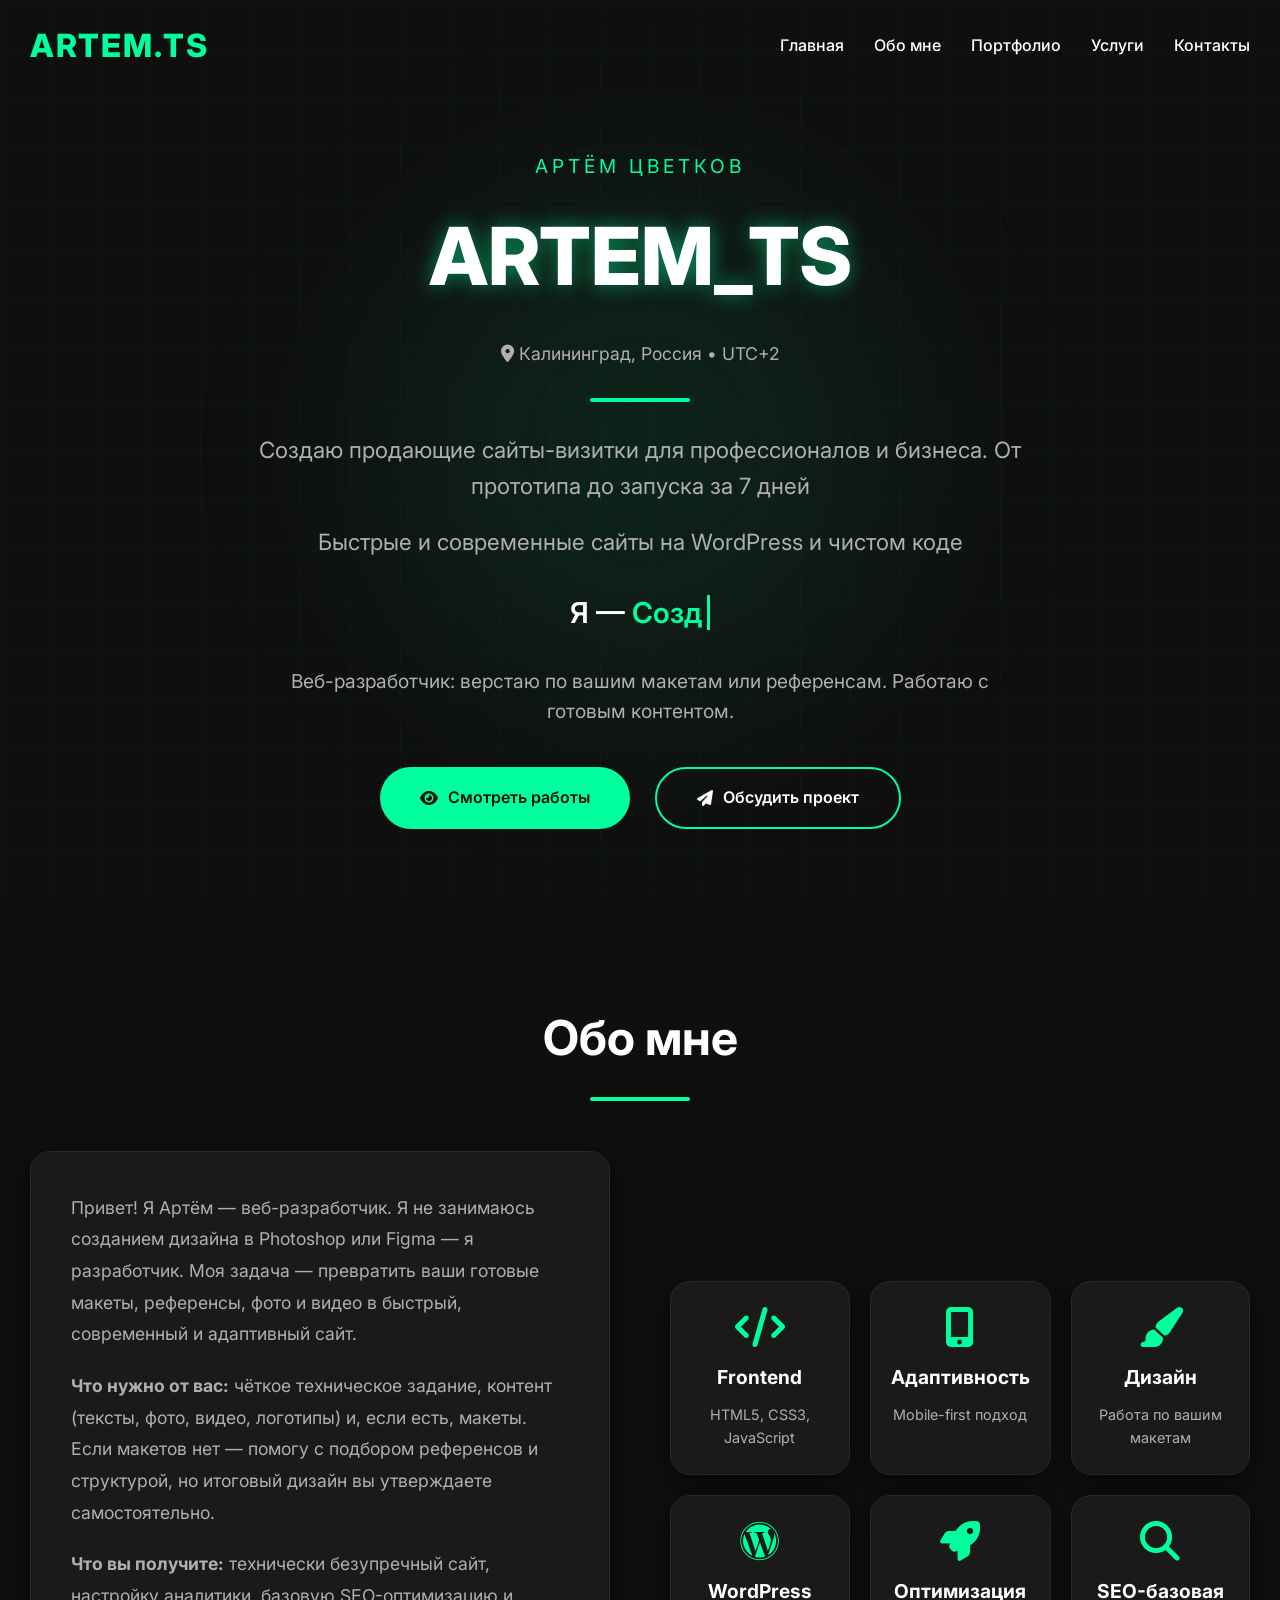
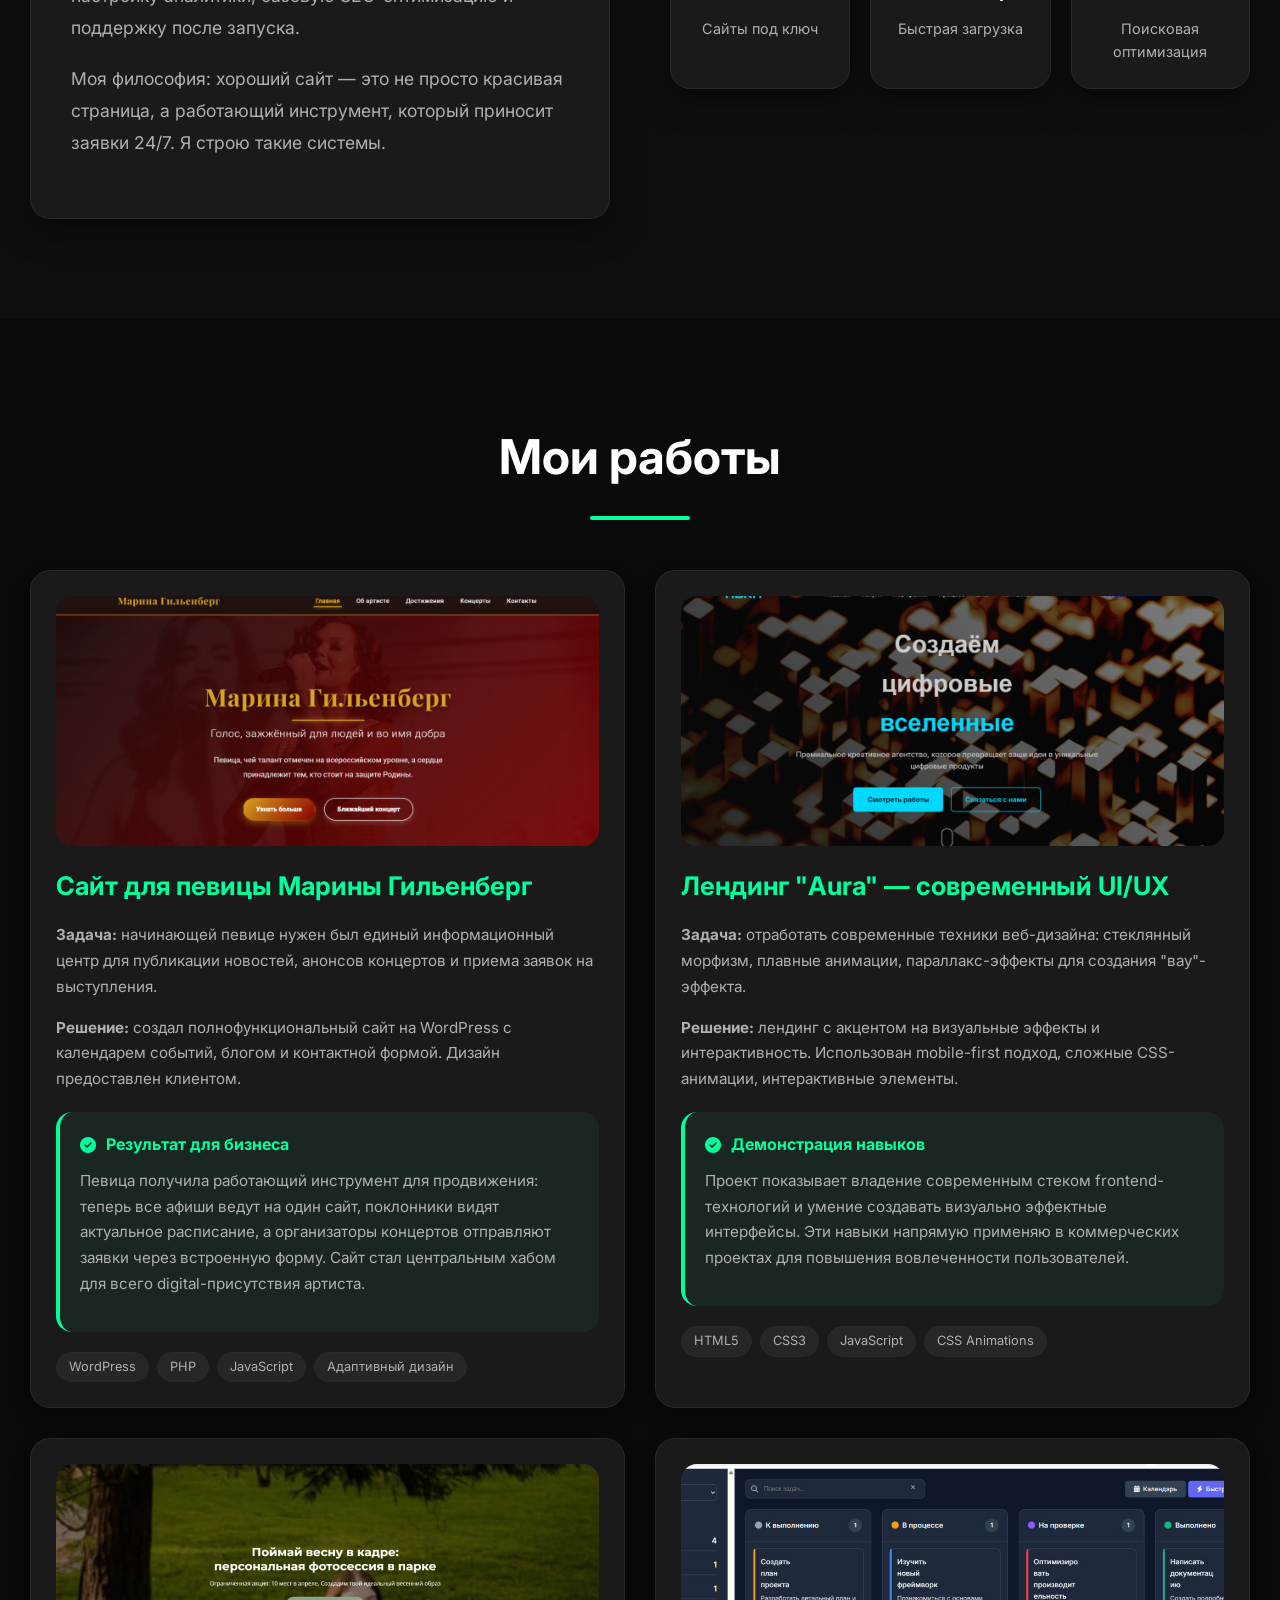
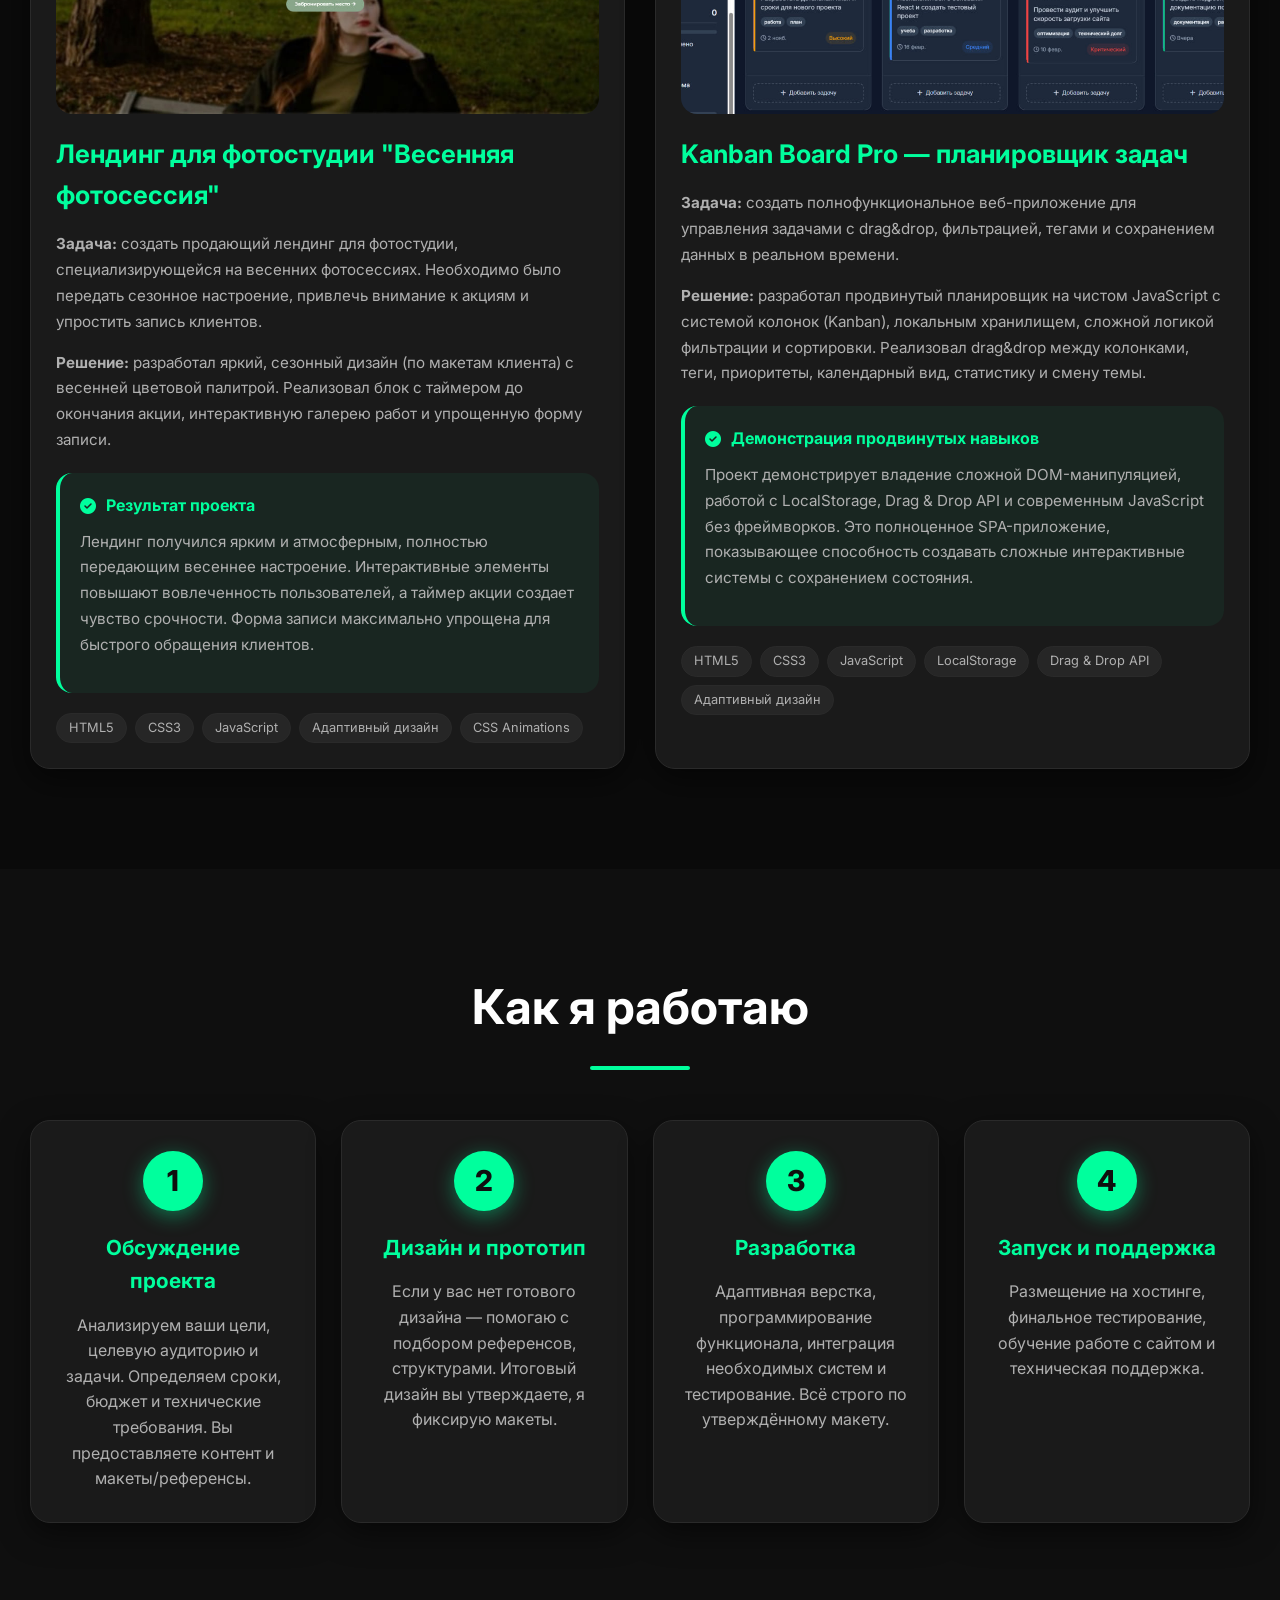
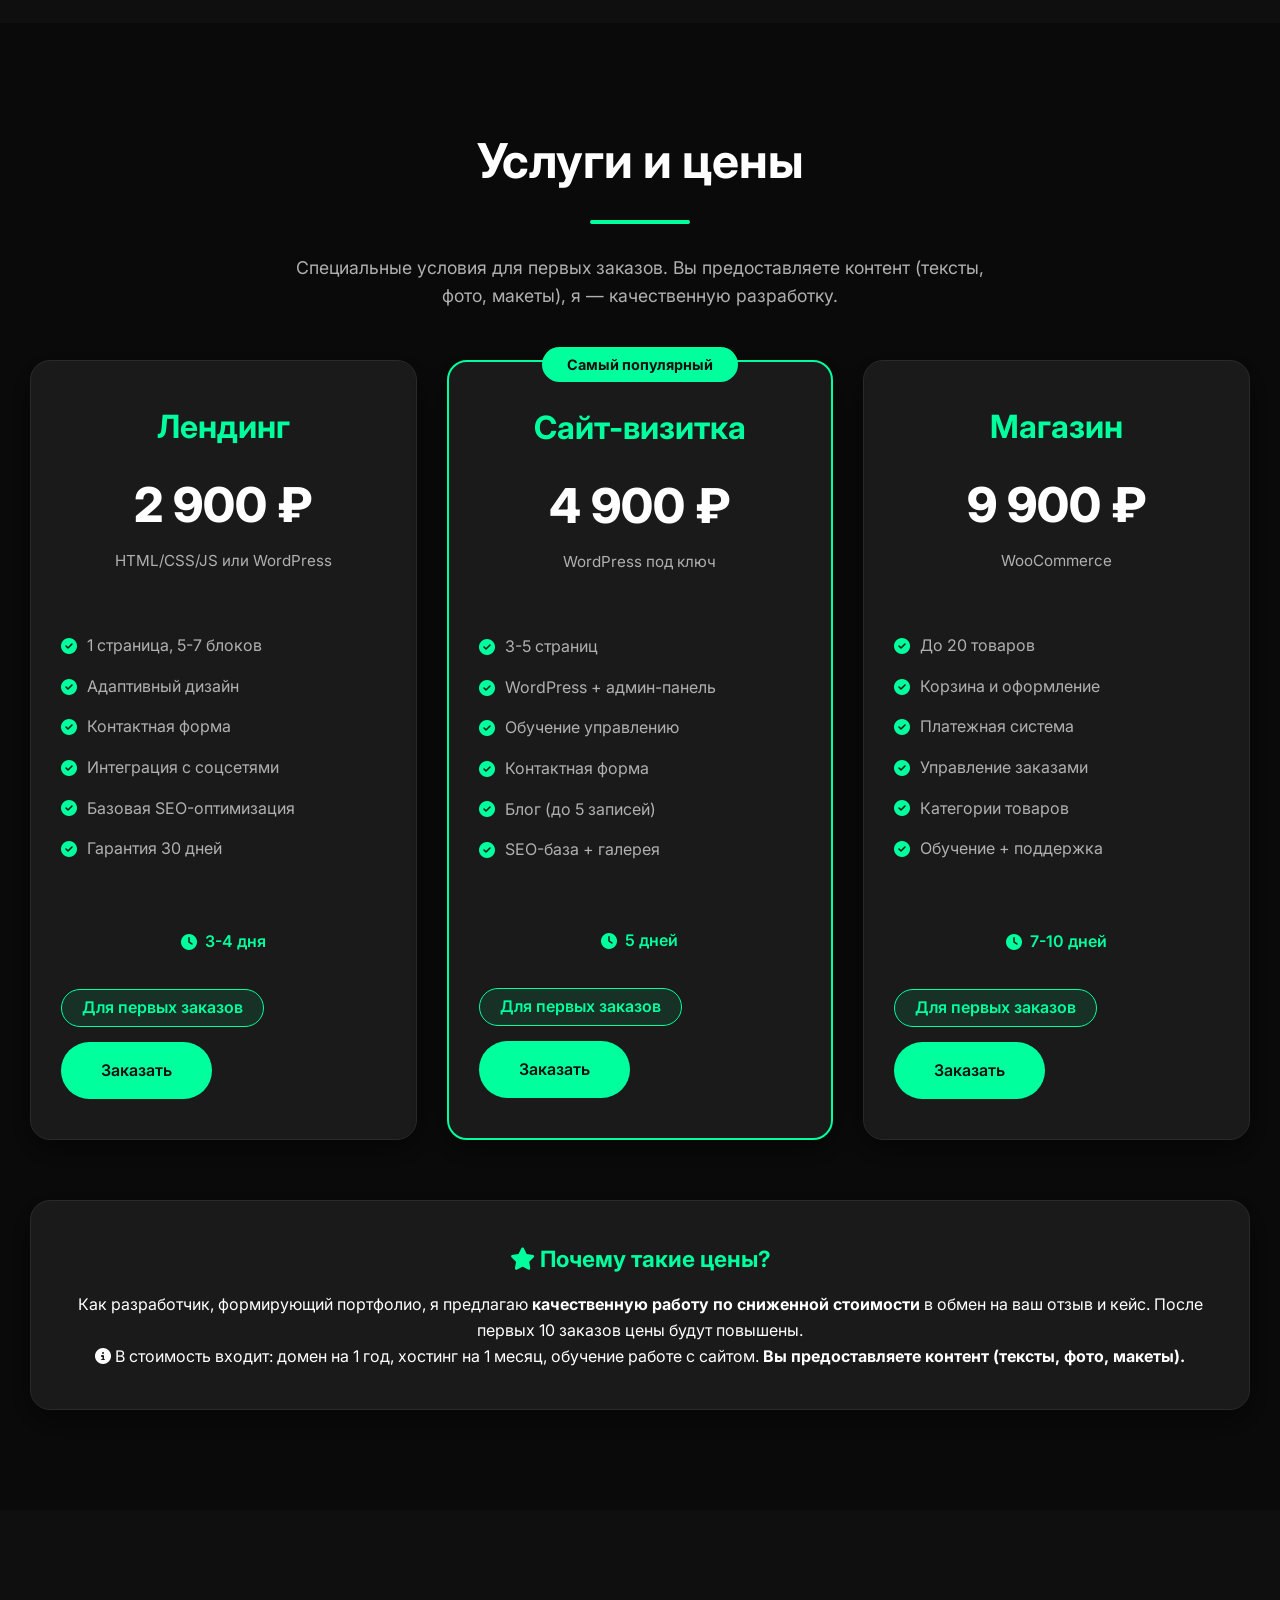
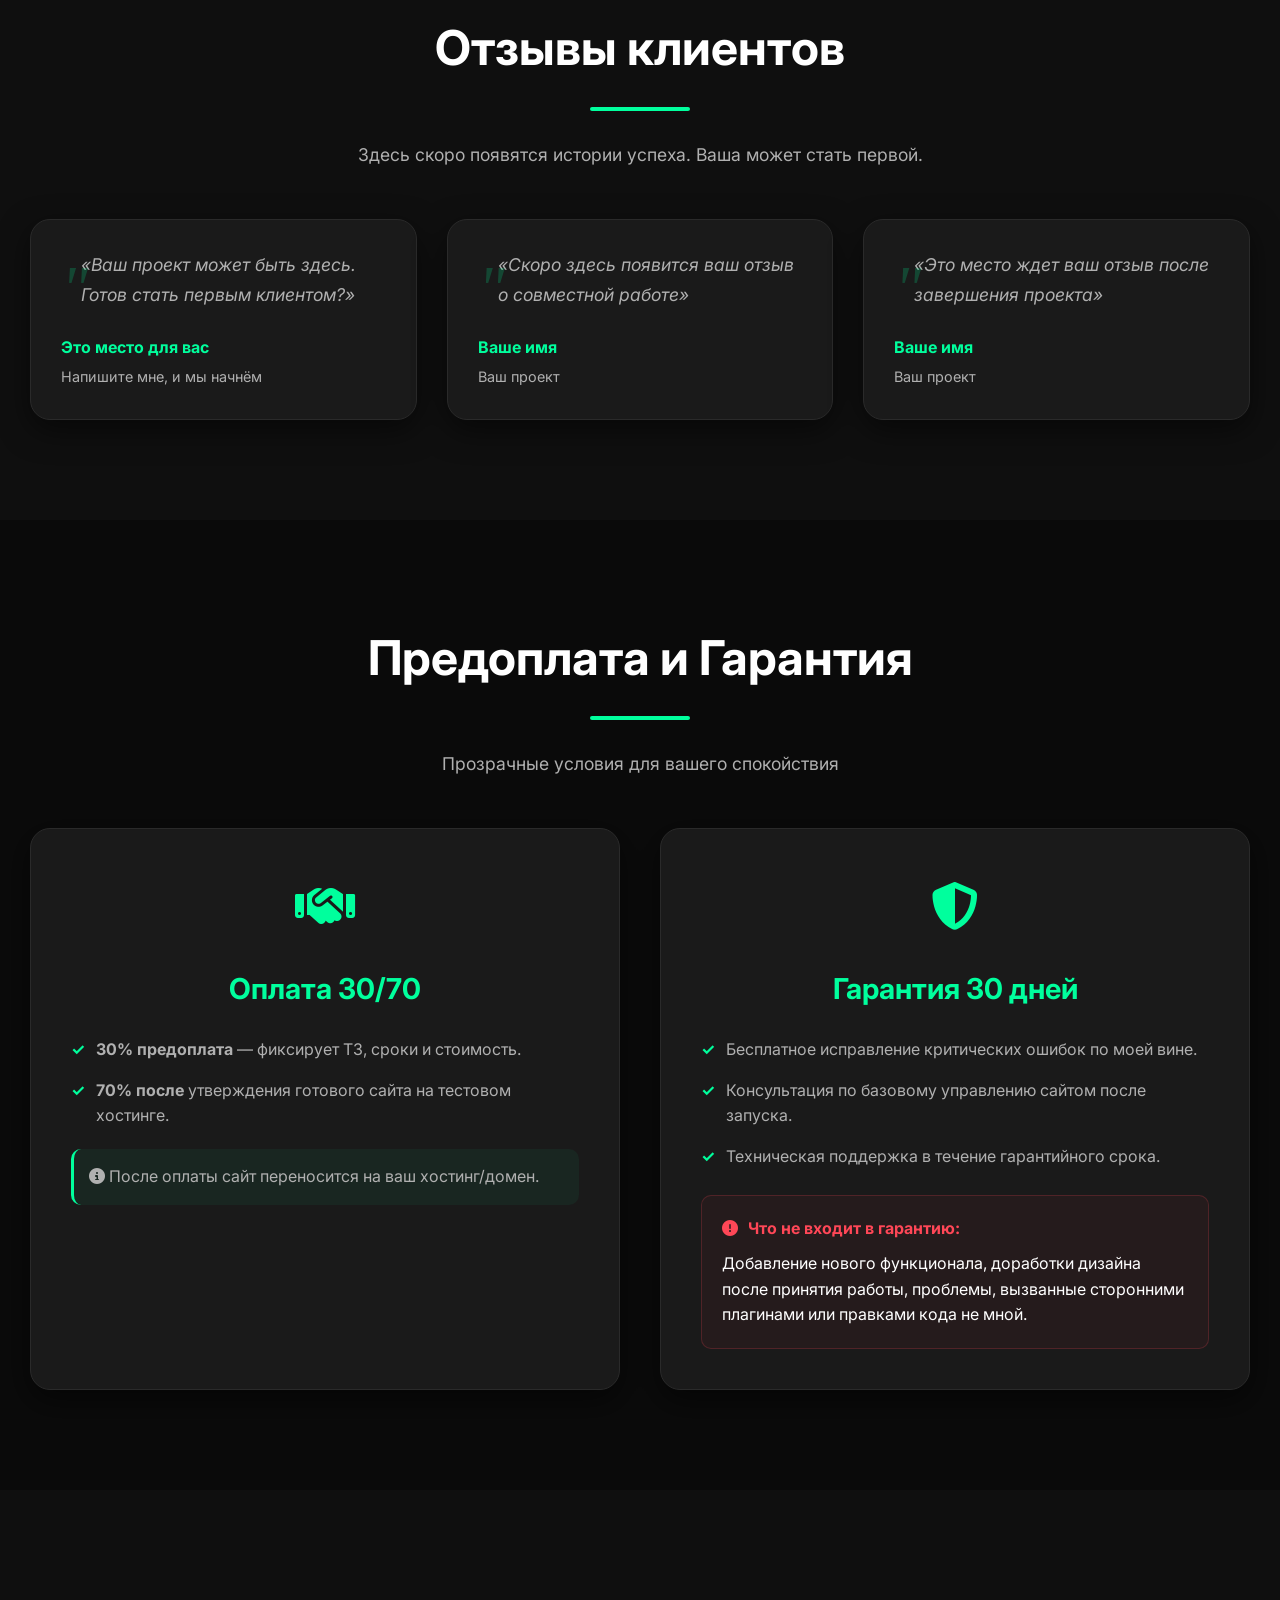
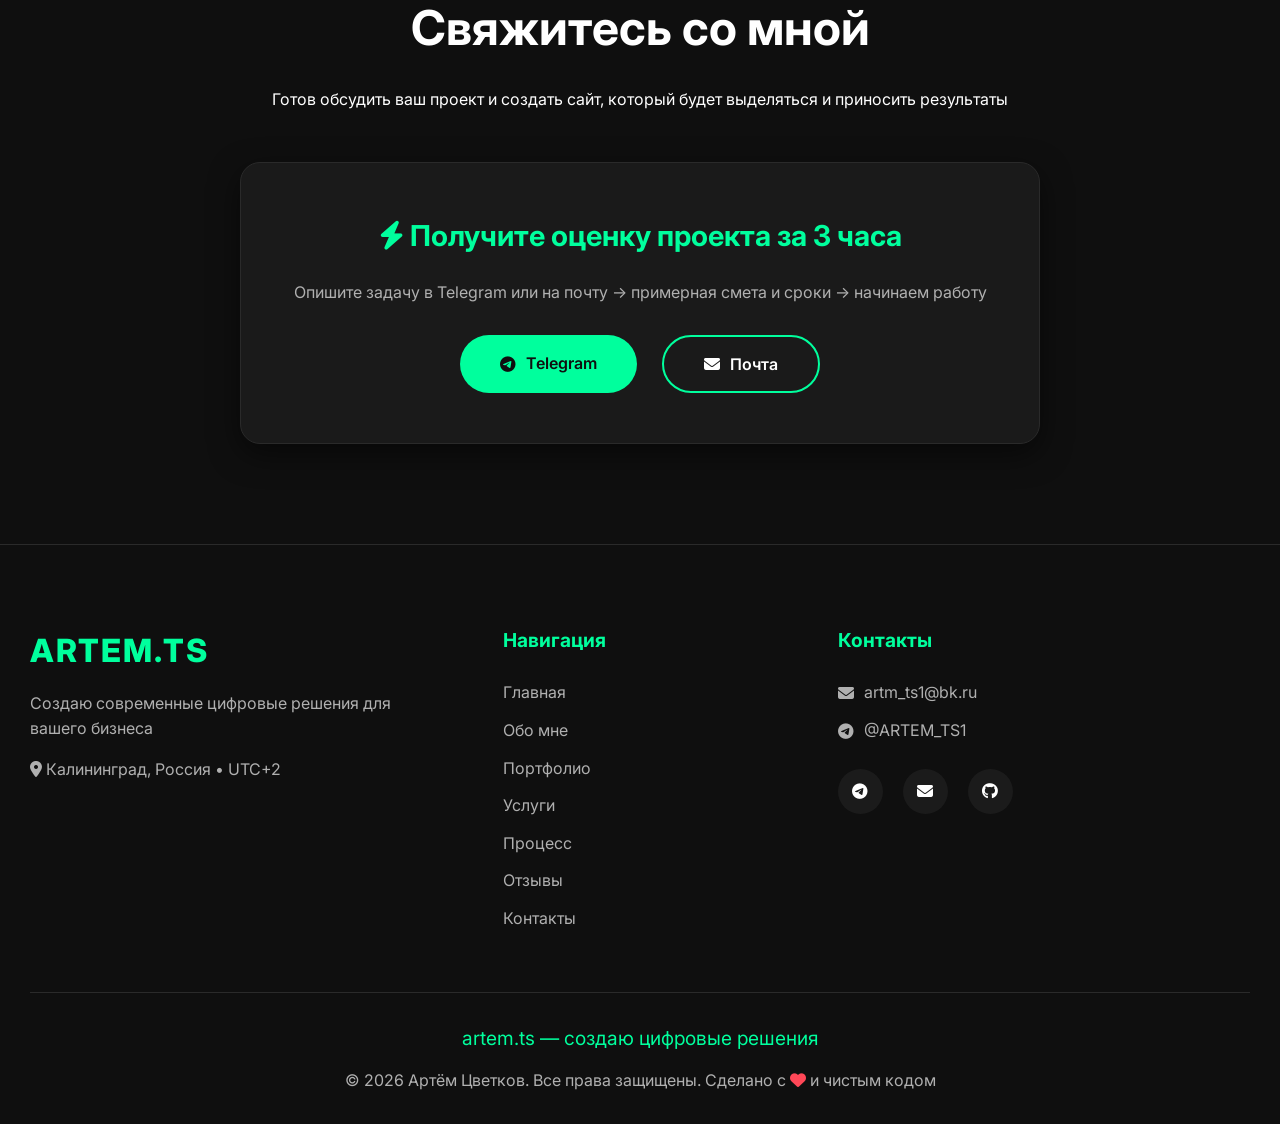
==== commit d903c6d4: "Add files via upload" ====
--- a/index.html
+++ b/index.html
@@ -3,16 +3,16 @@
 <head>
     <meta charset="UTF-8">
     <meta name="viewport" content="width=device-width, initial-scale=1.0">
-    <title>ARTEM_TS | Веб-разработчик</title>
+    <title>ARTEM TS | Веб-разработчик</title>
     <link rel="stylesheet" href="https://cdnjs.cloudflare.com/ajax/libs/font-awesome/6.4.0/css/all.min.css">
-   <link href="https://fonts.googleapis.com/css2?family=Inter:wght@400;500;600;700&display=swap" rel="stylesheet">
+    <link href="https://fonts.googleapis.com/css2?family=Inter:wght@400;500;600;700;800&display=swap" rel="stylesheet">
     <link rel="stylesheet" href="style.css">
-
 </head>
 <body>
-    <!-- Звездный фон -->
-    <div id="stars"></div>
-    
+    <!-- Фоновые элементы -->
+    <div class="bg-grid"></div>
+    <div class="bg-glow"></div>
+
     <!-- Шапка -->
     <header id="header">
         <div class="container header-container">
@@ -21,6 +21,7 @@
                 <a href="#home">Главная</a>
                 <a href="#about">Обо мне</a>
                 <a href="#portfolio">Портфолио</a>
+                <a href="#services">Услуги</a>
                 <a href="#contact">Контакты</a>
             </nav>
             <button class="mobile-menu-btn">
@@ -28,31 +29,29 @@
             </button>
         </div>
     </header>
-    
-    <!-- Герой секция -->
+
+    <!-- Герой -->
     <section class="hero" id="home">
         <div class="container hero-content">
+            <span class="hero-subtitle fade-in">АРТЁМ ЦВЕТКОВ</span>
             <h1 class="fade-in">ARTEM_TS</h1>
             <div class="location fade-in">
-                <i class="fas fa-map-marker-alt"></i>
-                <span>Калининград, Россия</span>
-                <span class="timezone">• Часовой пояс: UTC+2</span>
-            </div>
-            <div class="neon-line"></div>
-<h2 class="hero-slogan fade-in">
-    Создаю продающие сайты-визитки для музыкантов и фотографов. От прототипа до запуска за 7 дней
-</h2>
-<p class="hero-slogan fade-in">
-    Создаю быстрые и современные сайты для малого бизнеса и специалистов на WordPress и чистом коде
-</p>
-            <div class="typing-text fade-in">
-                <span>Я создаю </span>
-                <span class="typed" id="typed-text"></span>
-            </div>
-           <p class="fade-in" style="font-size: 1.2rem; max-width: 600px; margin: 0 auto;">
-    Веб-разработчик, создающий работающие сайты для творческих профессионалов. 
-    Помогаю привлекать клиентов через современные digital-визитки
-</p>
+                <i class="fas fa-map-marker-alt"></i> Калининград, Россия • UTC+2
+            </div>
+            <div class="accent-line"></div>
+            <p class="hero-slogan fade-in">
+                Создаю продающие сайты-визитки для профессионалов и бизнеса. От прототипа до запуска за 7 дней
+            </p>
+            <p class="hero-slogan fade-in">
+                Быстрые и современные сайты на WordPress и чистом коде
+            </p>
+            <div class="rotating-text fade-in">
+                <span>Я — </span>
+                <span class="rotated" id="rotating-text"></span>
+            </div>
+            <p class="hero-description fade-in">
+                Веб-разработчик: верстаю по вашим макетам или референсам. Работаю с готовым контентом.
+            </p>
             <div class="cta-buttons">
                 <a href="#portfolio" class="btn btn-primary fade-in">
                     <i class="fas fa-eye"></i> Смотреть работы
@@ -63,48 +62,46 @@
             </div>
         </div>
     </section>
-    
-    <!-- Обо мне -->
+
+    <!-- Обо мне (обновлённый текст) -->
     <section class="about" id="about">
         <div class="container">
             <h2 class="section-title fade-in">Обо мне</h2>
+            <div class="accent-line"></div>
             <div class="about-content">
-                <div class="about-text glass fade-in" style="padding: 30px;">
-                    <p>Привет! Я Артём — начинающий веб-разработчик, специализирующийся на создании современных и функциональных сайтов для малого бизнеса.</p>
-<br>
-<p><strong>Моя специализация:</strong> создаю сайты-визитки для музыкантов, фотографов, коучей и других творческих профессионалов. Понимаю, как важно для вас иметь не просто "красивую страницу", а рабочий инструмент для привлечения заказчиков.</p>
-<br>
-<p><strong>Что вы получите:</strong> не только технически безупречный сайт, но и помощь в настройке контактной формы, подключении аналитики и базовой SEO-оптимизации для роста в поиске.</p>
-<br>
-<p>Я верю, что хороший сайт должен быть не только красивым, но и решать конкретные задачи бизнеса: привлекать клиентов, повышать конверсию и укреплять доверие.</p>
+                <div class="about-text card fade-in">
+                    <p>Привет! Я Артём — веб-разработчик. Я не занимаюсь созданием дизайна в Photoshop или Figma — я разработчик. Моя задача — превратить ваши готовые макеты, референсы, фото и видео в быстрый, современный и адаптивный сайт.</p>
+                    <p><strong>Что нужно от вас:</strong> чёткое техническое задание, контент (тексты, фото, видео, логотипы) и, если есть, макеты. Если макетов нет — помогу с подбором референсов и структурой, но итоговый дизайн вы утверждаете самостоятельно.</p>
+                    <p><strong>Что вы получите:</strong> технически безупречный сайт, настройку аналитики, базовую SEO-оптимизацию и поддержку после запуска.</p>
+                    <p>Моя философия: хороший сайт — это не просто красивая страница, а работающий инструмент, который приносит заявки 24/7. Я строю такие системы.</p>
                 </div>
                 <div class="skills-grid fade-in">
-                    <div class="skill-item glass">
+                    <div class="skill-item card">
                         <i class="fas fa-code"></i>
                         <h3>Frontend</h3>
                         <p>HTML5, CSS3, JavaScript</p>
                     </div>
-                    <div class="skill-item glass">
+                    <div class="skill-item card">
                         <i class="fas fa-mobile-alt"></i>
                         <h3>Адаптивность</h3>
                         <p>Mobile-first подход</p>
                     </div>
-                    <div class="skill-item glass">
+                    <div class="skill-item card">
                         <i class="fas fa-paint-brush"></i>
                         <h3>Дизайн</h3>
-                        <p>Modern UI/UX</p>
-                    </div>
-                    <div class="skill-item glass">
+                        <p>Работа по вашим макетам</p>
+                    </div>
+                    <div class="skill-item card">
                         <i class="fab fa-wordpress"></i>
                         <h3>WordPress</h3>
                         <p>Сайты под ключ</p>
                     </div>
-                    <div class="skill-item glass">
+                    <div class="skill-item card">
                         <i class="fas fa-rocket"></i>
                         <h3>Оптимизация</h3>
                         <p>Быстрая загрузка</p>
                     </div>
-                    <div class="skill-item glass">
+                    <div class="skill-item card">
                         <i class="fas fa-search"></i>
                         <h3>SEO-базовая</h3>
                         <p>Поисковая оптимизация</p>
@@ -113,174 +110,150 @@
             </div>
         </div>
     </section>
-    
-  <!-- Портфолио -->
-<section class="portfolio" id="portfolio">
-    <div class="container">
-        <h2 class="section-title fade-in">Мои работы</h2>
-        <div class="neon-line"></div>
-        
-        <div class="portfolio-grid">
-            
-            <!-- Проект 1 - Сайт для певицы Марины Гильенберг -->
-            <div class="portfolio-item glass fade-in">
-                <div class="portfolio-img">
-                    <img src="images/marinagil.jpg" alt="Сайт для певицы Марины Гильенберг">
-                    <div class="portfolio-overlay">
-                        <a href="https://marinagil.ru/" target="_blank" class="portfolio-link">
-                            <i class="fas fa-external-link-alt"></i> Открыть сайт
-                        </a>
-                    </div>
-                </div>
-                <div class="portfolio-info">
-                   <h3>Сайт для певицы Марины Гильенберг</h3>
-                    <p><strong>Задача клиента:</strong> начинающей певице нужен был единый информационный центр для публикации новостей, анонсов концертов и приема заявок на выступления.</p>
-
-                    <p><strong>Решение:</strong> создал полнофункциональный сайт на WordPress с календарем событий, блогом и контактной формой. Дизайн в спокойных тонах подчеркивает творческую атмосферу.</p>
-
-                    <div class="project-result">
-                        <h4><i class="fas fa-check-circle"></i> Результат для бизнеса</h4>
-                        <p>Певица получила работающий инструмент для продвижения: теперь все афиши ведут на один сайт, поклонники видят актуальное расписание, а организаторы концертов отправляют заявки через встроенную форму. Сайт стал центральным хаботом для всего digital-присутствия артиста.</p>
-                    </div>
-                    <div class="tech-stack">
-                        <span class="tech-tag">WordPress</span>
-                        <span class="tech-tag">PHP</span>
-                        <span class="tech-tag">JavaScript</span>
-                        <span class="tech-tag">Адаптивный дизайн</span>
-                    </div>
-                </div>
-            </div><!-- Закрывающий div для проекта 1 -->
-            
-            <!-- Проект 2 - Учебный проект "Aura" -->
-            <div class="portfolio-item glass fade-in">
-                <div class="portfolio-img">
-                    <img src="images/aura.jpg" alt="Учебный проект Aura">
-                    <div class="portfolio-overlay">
-                        <a href="https://artmtsvetkov04-prog.github.io/aura-website/" target="_blank" class="portfolio-link">
-                            <i class="fas fa-external-link-alt"></i> Открыть сайт
-                        </a>
-                    </div>
-                </div>
-                <div class="portfolio-info">
-                    <h3>Лендинг "Aura" - современный UI/UX</h3>
-                    <p><strong>Задача:</strong> отработать современные техники веб-дизайна: стеклянный морфизм, плавные анимации, параллакс-эффекты для создания "вау"-эффекта.</p>
-
-                    <p><strong>Решение:</strong> лендинг с акцентом на визуальные эффекты и интерактивность. Использован mobile-first подход, сложные CSS-анимации, интерактивные элементы.</p>
-
-                    <div class="project-result">
-                        <h4><i class="fas fa-check-circle"></i> Демонстрация навыков</h4>
-                        <p>Проект показывает владение современным стеком frontend-технологий и умение создавать визуально эффектные интерфейсы. Эти навыки напрямую применяю в коммерческих проектах для повышения вовлеченности пользователей.</p>
-                    </div>
-                    <div class="tech-stack">
-                        <span class="tech-tag">HTML5</span>
-                        <span class="tech-tag">CSS3</span>
-                        <span class="tech-tag">JavaScript</span>
-                        <span class="tech-tag">CSS Animations</span>
-                    </div>
-                </div>
-            </div><!-- Закрывающий div для проекта 2 -->
-            
-            <!-- Проект 3 - Лендинг для фотостудии -->
-            <div class="portfolio-item glass fade-in">
-                <div class="portfolio-img">
-                    <img src="images/spring-photo.jpg" alt="Лендинг для фотостудии 'Весенняя фотосессия'">
-                    <div style="width:100%;height:250px;background:linear-gradient(45deg, #0a0a14, #1a1a2e);display:flex;align-items:center;justify-content:center;border-radius:15px;border:2px solid rgba(0,243,255,0.2);">
-                        <div style="text-align:center;color:#00f3ff;">
-                            <i class="fas fa-camera-retro" style="font-size:3rem;margin-bottom:10px;"></i>
-                            <p style="margin:0;font-weight:600;">Весенний фото-лендинг</p>
-                            <p style="margin:5px 0 0;font-size:0.9rem;color:#aaa;">превью проекта</p>
-                        </div>
-                    </div>
-                    <div class="portfolio-overlay">
-                        <a href="https://artmtsvetkov04-prog.github.io/spring-photo-landing/" target="_blank" class="portfolio-link">
-                            <i class="fas fa-external-link-alt"></i> Открыть сайт
-                        </a>
-                    </div>
-                </div>
-                <div class="portfolio-info">
-                    <h3>Лендинг для фотостудии "Весенняя фотосессия"</h3>
-                    <p><strong>Задача:</strong> создать продающий лендинг для фотостудии, специализирующейся на весенних фотосессиях. Необходимо было передать сезонное настроение, привлечь внимание к акциям и упростить запись клиентов.</p>
-                    
-                    <p><strong>Решение:</strong> разработал яркий, сезонный дизайн с весенней цветовой палитрой. Реализовал блок с таймером до окончания акции, интерактивную галерею работ и упрощенную форму записи. Особое внимание уделил созданию "весеннего" настроения через анимации и визуальные элементы.</p>
-                    
-                    <div class="project-result">
-                        <h4><i class="fas fa-check-circle"></i> Результат проекта</h4>
-                        <p>Лендинг получился ярким и атмосферным, полностью передающим весеннее настроение. Интерактивные элементы повышают вовлеченность пользователей, а таймер акции создает чувство срочности. Форма записи максимально упрощена для быстрого обращения клиентов.</p>
-                    </div>
-                    <div class="tech-stack">
-                        <span class="tech-tag">HTML5</span>
-                        <span class="tech-tag">CSS3</span>
-                        <span class="tech-tag">JavaScript</span>
-                        <span class="tech-tag">Адаптивный дизайн</span>
-                        <span class="tech-tag">CSS Animations</span>
-                    </div>
-                </div>
-            </div><!-- Закрывающий div для проекта 3 -->
-
-                       <!-- Проект 4 - Продвинутый Kanban Board -->
-<div class="portfolio-item glass fade-in">
-    <div class="portfolio-img">
-        <img src="images/kanban-board.jpg" alt="Kanban Board Pro - планировщик задач">text=Kanban+Board+Pro" alt="Kanban Board Pro">
-        <div class="portfolio-overlay">
-            <a href="https://artmtsvetkov04-prog.github.io/kanban-board/" target="_blank" class="portfolio-link">
-                <i class="fas fa-external-link-alt"></i> Открыть приложение
-            </a>
-        </div>
-    </div>
-    <div class="portfolio-info">
-        <h3>Kanban Board Pro - планировщик задач</h3>
-        <p><strong>Задача:</strong> создать полнофункциональное веб-приложение для управления задачами с drag&drop, фильтрацией, тегами и сохранением данных в реальном времени.</p>
-        
-        <p><strong>Решение:</strong> разработал продвинутый планировщик на чистом JavaScript с системой колонок (Kanban), локальным хранилищем, сложной логикой фильтрации и сортировки. Реализовал drag&drop между колонками, теги, приоритеты, календарный вид, статистику и смену темы.</p>
-        
-        <div class="project-result">
-            <h4><i class="fas fa-check-circle"></i> Демонстрация продвинутых навыков</h4>
-            <p>Проект демонстрирует владение сложной DOM-манипуляцией, работой с LocalStorage, Drag & Drop API и современным JavaScript без фреймворков. Это полноценное SPA-приложение, показывающее способность создавать сложные интерактивные системы с сохранением состояния.</p>
-        </div>
-        
-        <div class="tech-stack">
-            <span class="tech-tag">HTML5</span>
-            <span class="tech-tag">CSS3</span>
-            <span class="tech-tag">JavaScript</span>
-            <span class="tech-tag">LocalStorage</span>
-            <span class="tech-tag">Drag & Drop API</span>
-            <span class="tech-tag">Адаптивный дизайн</span>
-            <span class="tech-tag">CSS Grid/Flex</span>
-        </div>
-    </div>
-</div><!-- Закрывающий div для проекта 4 -->
-            
-        </div><!-- Закрывающий div для portfolio-grid -->
-        
-    </div><!-- Закрывающий div для container -->
-</section><!-- Закрывающий тег для секции portfolio -->
+
+    <!-- Портфолио (симметричная сетка) -->
+    <section class="portfolio" id="portfolio">
+        <div class="container">
+            <h2 class="section-title fade-in">Мои работы</h2>
+            <div class="accent-line"></div>
+
+            <div class="portfolio-grid">
+                <!-- Проект 1 - Марина Гильенберг -->
+                <div class="portfolio-item card fade-in">
+                    <div class="portfolio-img">
+                        <img src="images/marinagil.jpg" alt="Сайт для певицы Марины Гильенберг">
+                        <div class="portfolio-overlay">
+                            <a href="https://marinagil.ru/" target="_blank" class="portfolio-link">
+                                <i class="fas fa-external-link-alt"></i> Открыть сайт
+                            </a>
+                        </div>
+                    </div>
+                    <div class="portfolio-info">
+                        <h3>Сайт для певицы Марины Гильенберг</h3>
+                        <p><strong>Задача:</strong> начинающей певице нужен был единый информационный центр для публикации новостей, анонсов концертов и приема заявок на выступления.</p>
+                        <p><strong>Решение:</strong> создал полнофункциональный сайт на WordPress с календарем событий, блогом и контактной формой. Дизайн предоставлен клиентом.</p>
+                        <div class="project-result">
+                            <h4><i class="fas fa-check-circle"></i> Результат для бизнеса</h4>
+                            <p>Певица получила работающий инструмент для продвижения: теперь все афиши ведут на один сайт, поклонники видят актуальное расписание, а организаторы концертов отправляют заявки через встроенную форму. Сайт стал центральным хабом для всего digital-присутствия артиста.</p>
+                        </div>
+                        <div class="tech-stack">
+                            <span class="tech-tag">WordPress</span>
+                            <span class="tech-tag">PHP</span>
+                            <span class="tech-tag">JavaScript</span>
+                            <span class="tech-tag">Адаптивный дизайн</span>
+                        </div>
+                    </div>
+                </div>
+
+                <!-- Проект 2 - Aura -->
+                <div class="portfolio-item card fade-in">
+                    <div class="portfolio-img">
+                        <img src="images/aura.jpg" alt="Учебный проект Aura">
+                        <div class="portfolio-overlay">
+                            <a href="https://artmtsvetkov04-prog.github.io/aura-website/" target="_blank" class="portfolio-link">
+                                <i class="fas fa-external-link-alt"></i> Открыть сайт
+                            </a>
+                        </div>
+                    </div>
+                    <div class="portfolio-info">
+                        <h3>Лендинг "Aura" — современный UI/UX</h3>
+                        <p><strong>Задача:</strong> отработать современные техники веб-дизайна: стеклянный морфизм, плавные анимации, параллакс-эффекты для создания "вау"-эффекта.</p>
+                        <p><strong>Решение:</strong> лендинг с акцентом на визуальные эффекты и интерактивность. Использован mobile-first подход, сложные CSS-анимации, интерактивные элементы.</p>
+                        <div class="project-result">
+                            <h4><i class="fas fa-check-circle"></i> Демонстрация навыков</h4>
+                            <p>Проект показывает владение современным стеком frontend-технологий и умение создавать визуально эффектные интерфейсы. Эти навыки напрямую применяю в коммерческих проектах для повышения вовлеченности пользователей.</p>
+                        </div>
+                        <div class="tech-stack">
+                            <span class="tech-tag">HTML5</span>
+                            <span class="tech-tag">CSS3</span>
+                            <span class="tech-tag">JavaScript</span>
+                            <span class="tech-tag">CSS Animations</span>
+                        </div>
+                    </div>
+                </div>
+
+                <!-- Проект 3 - Весенний фото-лендинг -->
+                <div class="portfolio-item card fade-in">
+                    <div class="portfolio-img">
+                        <img src="images/spring-photo.jpg" alt="Лендинг для фотостудии">
+                        <div class="portfolio-overlay">
+                            <a href="https://artmtsvetkov04-prog.github.io/spring-photo-landing/" target="_blank" class="portfolio-link">
+                                <i class="fas fa-external-link-alt"></i> Открыть сайт
+                            </a>
+                        </div>
+                    </div>
+                    <div class="portfolio-info">
+                        <h3>Лендинг для фотостудии "Весенняя фотосессия"</h3>
+                        <p><strong>Задача:</strong> создать продающий лендинг для фотостудии, специализирующейся на весенних фотосессиях. Необходимо было передать сезонное настроение, привлечь внимание к акциям и упростить запись клиентов.</p>
+                        <p><strong>Решение:</strong> разработал яркий, сезонный дизайн (по макетам клиента) с весенней цветовой палитрой. Реализовал блок с таймером до окончания акции, интерактивную галерею работ и упрощенную форму записи.</p>
+                        <div class="project-result">
+                            <h4><i class="fas fa-check-circle"></i> Результат проекта</h4>
+                            <p>Лендинг получился ярким и атмосферным, полностью передающим весеннее настроение. Интерактивные элементы повышают вовлеченность пользователей, а таймер акции создает чувство срочности. Форма записи максимально упрощена для быстрого обращения клиентов.</p>
+                        </div>
+                        <div class="tech-stack">
+                            <span class="tech-tag">HTML5</span>
+                            <span class="tech-tag">CSS3</span>
+                            <span class="tech-tag">JavaScript</span>
+                            <span class="tech-tag">Адаптивный дизайн</span>
+                            <span class="tech-tag">CSS Animations</span>
+                        </div>
+                    </div>
+                </div>
+
+                <!-- Проект 4 - Kanban Board Pro -->
+                <div class="portfolio-item card fade-in">
+                    <div class="portfolio-img">
+                        <img src="images/kanban-board.jpg" alt="Kanban Board Pro">
+                        <div class="portfolio-overlay">
+                            <a href="https://artmtsvetkov04-prog.github.io/kanban-board/" target="_blank" class="portfolio-link">
+                                <i class="fas fa-external-link-alt"></i> Открыть приложение
+                            </a>
+                        </div>
+                    </div>
+                    <div class="portfolio-info">
+                        <h3>Kanban Board Pro — планировщик задач</h3>
+                        <p><strong>Задача:</strong> создать полнофункциональное веб-приложение для управления задачами с drag&drop, фильтрацией, тегами и сохранением данных в реальном времени.</p>
+                        <p><strong>Решение:</strong> разработал продвинутый планировщик на чистом JavaScript с системой колонок (Kanban), локальным хранилищем, сложной логикой фильтрации и сортировки. Реализовал drag&drop между колонками, теги, приоритеты, календарный вид, статистику и смену темы.</p>
+                        <div class="project-result">
+                            <h4><i class="fas fa-check-circle"></i> Демонстрация продвинутых навыков</h4>
+                            <p>Проект демонстрирует владение сложной DOM-манипуляцией, работой с LocalStorage, Drag & Drop API и современным JavaScript без фреймворков. Это полноценное SPA-приложение, показывающее способность создавать сложные интерактивные системы с сохранением состояния.</p>
+                        </div>
+                        <div class="tech-stack">
+                            <span class="tech-tag">HTML5</span>
+                            <span class="tech-tag">CSS3</span>
+                            <span class="tech-tag">JavaScript</span>
+                            <span class="tech-tag">LocalStorage</span>
+                            <span class="tech-tag">Drag & Drop API</span>
+                            <span class="tech-tag">Адаптивный дизайн</span>
+                        </div>
+                    </div>
+                </div>
+            </div>
+        </div>
+    </section>
 
     <!-- Как я работаю -->
     <section class="process" id="process">
         <div class="container">
             <h2 class="section-title fade-in">Как я работаю</h2>
-            <div class="neon-line"></div>
-            
+            <div class="accent-line"></div>
             <div class="process-steps">
-                <div class="process-step glass fade-in">
+                <div class="process-step card fade-in">
                     <div class="step-number">1</div>
                     <h3>Обсуждение проекта</h3>
-                    <p>Анализируем ваши цели, целевую аудиторию и задачи. Определяем сроки, бюджет и технические требования.</p>
-                </div>
-                
-                <div class="process-step glass fade-in">
+                    <p>Анализируем ваши цели, целевую аудиторию и задачи. Определяем сроки, бюджет и технические требования. Вы предоставляете контент и макеты/референсы.</p>
+                </div>
+                <div class="process-step card fade-in">
                     <div class="step-number">2</div>
                     <h3>Дизайн и прототип</h3>
-                    <p>Создаю прототип и дизайн-макет, утверждаем визуальную концепцию, структуру и пользовательский опыт.</p>
-                </div>
-                
-                <div class="process-step glass fade-in">
+                    <p>Если у вас нет готового дизайна — помогаю с подбором референсов, структурами. Итоговый дизайн вы утверждаете, я фиксирую макеты.</p>
+                </div>
+                <div class="process-step card fade-in">
                     <div class="step-number">3</div>
                     <h3>Разработка</h3>
-                    <p>Адаптивная верстка, программирование функционала, интеграция необходимых систем и тестирование.</p>
-                </div>
-                
-                <div class="process-step glass fade-in">
+                    <p>Адаптивная верстка, программирование функционала, интеграция необходимых систем и тестирование. Всё строго по утверждённому макету.</p>
+                </div>
+                <div class="process-step card fade-in">
                     <div class="step-number">4</div>
                     <h3>Запуск и поддержка</h3>
                     <p>Размещение на хостинге, финальное тестирование, обучение работе с сайтом и техническая поддержка.</p>
@@ -288,234 +261,193 @@
             </div>
         </div>
     </section>
-    
-<!-- Услуги и цены -->
-<section class="services" id="services">
-    <div class="container">
-        <h2 class="section-title fade-in">Услуги и цены для старта</h2>
-        <div class="neon-line"></div>
-        <p class="section-subtitle fade-in">
-            Специальные цены для первых 10 заказов! Качественная работа за разумные деньги.
-        </p>
-        
-        <div class="pricing-grid">
-            <!-- Пакет 1 - Лендинг -->
-            <div class="pricing-card glass fade-in">
-                <div class="pricing-header">
-                    <h3>Лендинг</h3>
-                    <div class="price">4,900 ₽</div>
-                    <div class="old-price">6,500 ₽</div>
-                    <p class="price-note">HTML/CSS/JS или WordPress</p>
-                </div>
-                <ul class="pricing-features">
-                    <li><i class="fas fa-check-circle"></i> 1 страница, 5-7 блоков</li>
-                    <li><i class="fas fa-check-circle"></i> Адаптивный дизайн</li>
-                    <li><i class="fas fa-check-circle"></i> Контактная форма</li>
-                    <li><i class="fas fa-check-circle"></i> Интеграция с соцсетями</li>
-                    <li><i class="fas fa-check-circle"></i> Базовая SEO-оптимизация</li>
-                    <li><i class="fas fa-check-circle"></i> Гарантия 30 дней</li>
-                </ul>
-                <div class="pricing-footer">
-                    <p class="timeline"><i class="fas fa-clock"></i> Срок: 3-4 дня</p>
-                    <div class="first-order">Цена для первых заказов</div>
-                    <a href="#contact" class="btn btn-primary">Обсудить проект</a>
-                </div>
-            </div>
-            
-            <!-- Пакет 2 - Сайт-визитка -->
-            <div class="pricing-card glass fade-in pricing-popular">
-                <div class="popular-badge">Выбор новичков</div>
-                <div class="pricing-header">
-                    <h3>Сайт-визитка</h3>
-                    <div class="price">7,900 ₽</div>
-                    <div class="old-price">10,500 ₽</div>
-                    <p class="price-note">WordPress сайт под ключ</p>
-                </div>
-                <ul class="pricing-features">
-                    <li><i class="fas fa-check-circle"></i> 3-5 страниц сайта</li>
-                    <li><i class="fas fa-check-circle"></i> WordPress + админ-панель</li>
-                    <li><i class="fas fa-check-circle"></i> Обучение управлению</li>
-                    <li><i class="fas fa-check-circle"></i> Контактная форма</li>
-                    <li><i class="fas fa-check-circle"></i> Блог (до 5 записей)</li>
-                    <li><i class="fas fa-check-circle"></i> SEO-база + галерея</li>
-                </ul>
-                <div class="pricing-footer">
-                    <p class="timeline"><i class="fas fa-clock"></i> Срок: 5 дней</p>
-                    <div class="first-order">Цена для первых заказов</div>
-                    <a href="#contact" class="btn btn-primary">Обсудить проект</a>
-                </div>
-            </div>
-            
-            <!-- Пакет 3 - Магазин -->
-            <div class="pricing-card glass fade-in">
-                <div class="pricing-header">
-                    <h3>Магазин</h3>
-                    <div class="price">15,900 ₽</div>
-                    <div class="old-price">21,000 ₽</div>
-                    <p class="price-note">WooCommerce магазин</p>
-                </div>
-                <ul class="pricing-features">
-                    <li><i class="fas fa-check-circle"></i> До 20 товаров</li>
-                    <li><i class="fas fa-check-circle"></i> Корзина и оформление</li>
-                    <li><i class="fas fa-check-circle"></i> Платежная система</li>
-                    <li><i class="fas fa-check-circle"></i> Управление заказами</li>
-                    <li><i class="fas fa-check-circle"></i> Категории товаров</li>
-                    <li><i class="fas fa-check-circle"></i> Обучение + поддержка</li>
-                </ul>
-                <div class="pricing-footer">
-                    <p class="timeline"><i class="fas fa-clock"></i> Срок: 7-10 дней</p>
-                    <div class="first-order">Цена для первых заказов</div>
-                    <a href="#contact" class="btn btn-primary">Обсудить проект</a>
-                </div>
-            </div>
-        </div>
-        
-        <!-- Дополнительная информация -->
-        <div class="pricing-info glass fade-in" style="margin-top: 40px; padding: 25px; border-radius: 15px;">
-            <h4><i class="fas fa-star"></i> Почему такие цены?</h4>
-            <p>Как начинающий разработчик, я предлагаю <strong>качественную работу по доступной цене</strong> в обмен на возможность 
-            пополнить портфолио и получить ваш отзыв. После первых 10 заказов цены будут повышены.</p>
-            <p style="margin-top: 15px; font-size: 0.95rem; color: #aaa;">
-                <i class="fas fa-info-circle"></i> В стоимость входит: домен на 1 год, хостинг на 1 месяц, обучение работе с сайтом.
+
+    <!-- Услуги и цены (обновлённые) -->
+    <section class="services" id="services">
+        <div class="container">
+            <h2 class="section-title fade-in">Услуги и цены</h2>
+            <div class="accent-line"></div>
+            <p class="section-subtitle fade-in">
+                Специальные условия для первых заказов. Вы предоставляете контент (тексты, фото, макеты), я — качественную разработку.
             </p>
-        </div>
-    </div>
-</section>
-<!-- Отзывы -->
-<section class="testimonials" id="testimonials">
-    <div class="container">
-        <h2 class="section-title fade-in">Отзывы клиентов</h2>
-        <div class="neon-line"></div>
-        <p class="section-subtitle fade-in">
-            Здесь скоро появятся отзывы моих клиентов
-        </p>
-        
-        <div class="testimonials-grid">
-            <div class="testimonial-item glass fade-in">
-                <div class="testimonial-content">
-                    <p>«Скоро здесь появится первый отзыв о нашей совместной работе»</p>
-                </div>
-                <div class="testimonial-author">
-                    <div class="author-info">
-                        <h4>Ваше имя</h4>
-                        <p>Должность / Проект</p>
-                    </div>
-                </div>
-            </div>
-            
-            <div class="testimonial-item glass fade-in">
-                <div class="testimonial-content">
-                    <p>«Это место ждет ваш отзыв после завершения проекта»</p>
-                </div>
-                <div class="testimonial-author">
-                    <div class="author-info">
-                        <h4>Имя клиента</h4>
-                        <p>Должность / Проект</p>
-                    </div>
-                </div>
-            </div>
-            
-            <div class="testimonial-item glass fade-in">
-                <div class="testimonial-content">
-                    <p>«Здесь будет ваш честный отзыв о качестве моей работы»</p>
-                </div>
-                <div class="testimonial-author">
-                    <div class="author-info">
-                        <h4>Будущий клиент</h4>
-                        <p>Должность / Проект</p>
-                    </div>
-                </div>
-            </div>
-        </div>
-    </div>
-</section>
-
-<!-- Секция Предоплата и Гарантия -->
-<section class="payment-guarantee" id="payment">
-    <div class="container">
-        <h2 class="section-title fade-in">Предоплата и Гарантия</h2>
-        <div class="neon-line"></div>
-        <p class="section-subtitle fade-in">
-            Прозрачные условия сотрудничества для вашего спокойствия и моей ответственности
-        </p>
-        
-        <div class="conditions-grid">
-            <!-- Блок предоплаты -->
-            <div class="condition-card glass fade-in">
-                <div class="condition-icon">
-                    <i class="fas fa-handshake"></i>
-                </div>
-                <h3>Система оплаты 30/70</h3>
-                <p>Честная схема, которая фиксирует договоренности и защищает интересы обеих сторон:</p>
-                <ul class="condition-list">
-                    <li><strong>30% предоплата</strong> — для начала работы. Фиксирует ТЗ, сроки и стоимость.</li>
-                    <li><strong>70% окончательный расчет</strong> — после вашего полного утверждения готового сайта на тестовом хостинге.</li>
-                </ul>
-                <p class="condition-note">
-                    <i class="fas fa-info-circle"></i> После финальной оплаты сайт переносится на ваш хостинг/домен.
-                </p>
-            </div>
-            
-            <!-- Блок гарантии -->
-            <div class="condition-card glass fade-in">
-                <div class="condition-icon">
-                    <i class="fas fa-shield-alt"></i>
-                </div>
-                <h3>Гарантия 30 дней</h3>
-                <p>Я уверен в качестве своей работы и несу за нее ответственность:</p>
-                <ul class="condition-list">
-                    <li>Бесплатное исправление <strong>критических ошибок</strong> по моей вине.</li>
-                    <li>Консультация по базовому управлению сайтом после запуска.</li>
-                    <li>Техническая поддержка в течение гарантийного срока.</li>
-                </ul>
-                <div class="guarantee-notice">
-                    <h4><i class="fas fa-exclamation-circle"></i> Что не входит в гарантию:</h4>
-                    <p>Добавление нового функционала, доработки дизайна после принятия работы, проблемы, вызванные сторонними плагинами или правками кода не мной.</p>
-                </div>
-            </div>
-        </div>
-        
-        <!-- Поясняющий блок -->
-        <div class="conditions-footer glass fade-in">
-            <h4><i class="fas fa-star"></i> Почему такая система?</h4>
-            <p>Предоплата — это знак серьезности намерений с обеих сторон и основа для ответственной работы. <strong>Вы получаете гарантию, что я выполню всё в срок и по ТЗ</strong>, а я — уверенность, что мое время будет оплачено. Это стандарт профессиональной веб-разработки.</p>
-        </div>
-    </div>
-</section>
-
-<!-- Контакты -->
-<section class="contact" id="contact">
-    <div class="container">
-        <h2 class="section-title fade-in">Свяжитесь со мной</h2>
-        <p class="fade-in" style="max-width: 600px; margin: 20px auto; font-size: 1.1rem;">
-            Готов обсудить ваш проект и создать сайт, который будет выделяться и приносить результаты
-        </p>
-<div class="contact-cta glass fade-in" style="
-    max-width: 700px;
-    margin: 30px auto;
-    padding: 25px;
-    border-radius: 15px;
-    text-align: center;
-    border: 1px solid rgba(0, 243, 255, 0.2);
-">
-    <h3 style="color: var(--neon-blue); margin-bottom: 15px;">
-        <i class="fas fa-bolt"></i> Получите оценку проекта за 3 часа
-    </h3>
-    <p style="color: #ccc; margin-bottom: 20px;">
-        Опишите задачу через Telegram или почту → Получите примерную смету и сроки → Начинаем работу
-    </p>
-    <div style="display: flex; gap: 15px; justify-content: center; flex-wrap: wrap;">
-        <a href="https://t.me/ARTEM_TS1" target="_blank" class="btn btn-primary" 
-           style="background: linear-gradient(45deg, #0088cc, #34aadc);">
-            <i class="fab fa-telegram"></i> Написать в Telegram
-        </a>
-        <button onclick="openEmailClient()" class="btn btn-secondary">
-            <i class="fas fa-envelope"></i> Отправить на почту
-        </button>
-    </div>
-</div>
-</section>
-    
+
+            <div class="pricing-grid">
+                <!-- Лендинг -->
+                <div class="pricing-card card fade-in">
+                    <div class="pricing-header">
+                        <h3>Лендинг</h3>
+                        <div class="price">2 900 ₽</div>
+                        <p class="price-note">HTML/CSS/JS или WordPress</p>
+                    </div>
+                    <ul class="pricing-features">
+                        <li><i class="fas fa-check-circle"></i> 1 страница, 5-7 блоков</li>
+                        <li><i class="fas fa-check-circle"></i> Адаптивный дизайн</li>
+                        <li><i class="fas fa-check-circle"></i> Контактная форма</li>
+                        <li><i class="fas fa-check-circle"></i> Интеграция с соцсетями</li>
+                        <li><i class="fas fa-check-circle"></i> Базовая SEO-оптимизация</li>
+                        <li><i class="fas fa-check-circle"></i> Гарантия 30 дней</li>
+                    </ul>
+                    <div class="pricing-footer">
+                        <p class="timeline"><i class="fas fa-clock"></i> 3-4 дня</p>
+                        <div class="first-order">Для первых заказов</div>
+                        <a href="#contact" class="btn btn-primary">Заказать</a>
+                    </div>
+                </div>
+
+                <!-- Сайт-визитка (популярный) -->
+                <div class="pricing-card card fade-in pricing-popular">
+                    <div class="popular-badge">Самый популярный</div>
+                    <div class="pricing-header">
+                        <h3>Сайт-визитка</h3>
+                        <div class="price">4 900 ₽</div>
+                        <p class="price-note">WordPress под ключ</p>
+                    </div>
+                    <ul class="pricing-features">
+                        <li><i class="fas fa-check-circle"></i> 3-5 страниц</li>
+                        <li><i class="fas fa-check-circle"></i> WordPress + админ-панель</li>
+                        <li><i class="fas fa-check-circle"></i> Обучение управлению</li>
+                        <li><i class="fas fa-check-circle"></i> Контактная форма</li>
+                        <li><i class="fas fa-check-circle"></i> Блог (до 5 записей)</li>
+                        <li><i class="fas fa-check-circle"></i> SEO-база + галерея</li>
+                    </ul>
+                    <div class="pricing-footer">
+                        <p class="timeline"><i class="fas fa-clock"></i> 5 дней</p>
+                        <div class="first-order">Для первых заказов</div>
+                        <a href="#contact" class="btn btn-primary">Заказать</a>
+                    </div>
+                </div>
+
+                <!-- Магазин -->
+                <div class="pricing-card card fade-in">
+                    <div class="pricing-header">
+                        <h3>Магазин</h3>
+                        <div class="price">9 900 ₽</div>
+                        <p class="price-note">WooCommerce</p>
+                    </div>
+                    <ul class="pricing-features">
+                        <li><i class="fas fa-check-circle"></i> До 20 товаров</li>
+                        <li><i class="fas fa-check-circle"></i> Корзина и оформление</li>
+                        <li><i class="fas fa-check-circle"></i> Платежная система</li>
+                        <li><i class="fas fa-check-circle"></i> Управление заказами</li>
+                        <li><i class="fas fa-check-circle"></i> Категории товаров</li>
+                        <li><i class="fas fa-check-circle"></i> Обучение + поддержка</li>
+                    </ul>
+                    <div class="pricing-footer">
+                        <p class="timeline"><i class="fas fa-clock"></i> 7-10 дней</p>
+                        <div class="first-order">Для первых заказов</div>
+                        <a href="#contact" class="btn btn-primary">Заказать</a>
+                    </div>
+                </div>
+            </div>
+
+            <div class="pricing-info card fade-in">
+                <h4><i class="fas fa-star"></i> Почему такие цены?</h4>
+                <p>Как разработчик, формирующий портфолио, я предлагаю <strong>качественную работу по сниженной стоимости</strong> в обмен на ваш отзыв и кейс. После первых 10 заказов цены будут повышены.</p>
+                <p><i class="fas fa-info-circle"></i> В стоимость входит: домен на 1 год, хостинг на 1 месяц, обучение работе с сайтом. <strong>Вы предоставляете контент (тексты, фото, макеты).</strong></p>
+            </div>
+        </div>
+    </section>
+
+    <!-- Отзывы -->
+    <section class="testimonials" id="testimonials">
+        <div class="container">
+            <h2 class="section-title fade-in">Отзывы клиентов</h2>
+            <div class="accent-line"></div>
+            <p class="section-subtitle fade-in">
+                Здесь скоро появятся истории успеха. Ваша может стать первой.
+            </p>
+
+            <div class="testimonials-grid">
+                <div class="testimonial-item card fade-in" data-action="contact">
+                    <div class="testimonial-content">
+                        <p>«Ваш проект может быть здесь. Готов стать первым клиентом?»</p>
+                    </div>
+                    <div class="testimonial-author">
+                        <div class="author-info">
+                            <h4>Это место для вас</h4>
+                            <p>Напишите мне, и мы начнём</p>
+                        </div>
+                    </div>
+                </div>
+                <div class="testimonial-item card fade-in" data-action="contact">
+                    <div class="testimonial-content">
+                        <p>«Скоро здесь появится ваш отзыв о совместной работе»</p>
+                    </div>
+                    <div class="testimonial-author">
+                        <div class="author-info">
+                            <h4>Ваше имя</h4>
+                            <p>Ваш проект</p>
+                        </div>
+                    </div>
+                </div>
+                <div class="testimonial-item card fade-in" data-action="contact">
+                    <div class="testimonial-content">
+                        <p>«Это место ждет ваш отзыв после завершения проекта»</p>
+                    </div>
+                    <div class="testimonial-author">
+                        <div class="author-info">
+                            <h4>Ваше имя</h4>
+                            <p>Ваш проект</p>
+                        </div>
+                    </div>
+                </div>
+            </div>
+        </div>
+    </section>
+
+    <!-- Предоплата и гарантия -->
+    <section class="payment-guarantee" id="payment">
+        <div class="container">
+            <h2 class="section-title fade-in">Предоплата и Гарантия</h2>
+            <div class="accent-line"></div>
+            <p class="section-subtitle fade-in">Прозрачные условия для вашего спокойствия</p>
+            <div class="conditions-grid">
+                <div class="condition-card card fade-in">
+                    <div class="condition-icon"><i class="fas fa-handshake"></i></div>
+                    <h3>Оплата 30/70</h3>
+                    <ul class="condition-list">
+                        <li><strong>30% предоплата</strong> — фиксирует ТЗ, сроки и стоимость.</li>
+                        <li><strong>70% после</strong> утверждения готового сайта на тестовом хостинге.</li>
+                    </ul>
+                    <p class="condition-note"><i class="fas fa-info-circle"></i> После оплаты сайт переносится на ваш хостинг/домен.</p>
+                </div>
+                <div class="condition-card card fade-in">
+                    <div class="condition-icon"><i class="fas fa-shield-alt"></i></div>
+                    <h3>Гарантия 30 дней</h3>
+                    <ul class="condition-list">
+                        <li>Бесплатное исправление критических ошибок по моей вине.</li>
+                        <li>Консультация по базовому управлению сайтом после запуска.</li>
+                        <li>Техническая поддержка в течение гарантийного срока.</li>
+                    </ul>
+                    <div class="guarantee-notice">
+                        <h4><i class="fas fa-exclamation-circle"></i> Что не входит в гарантию:</h4>
+                        <p>Добавление нового функционала, доработки дизайна после принятия работы, проблемы, вызванные сторонними плагинами или правками кода не мной.</p>
+                    </div>
+                </div>
+            </div>
+        </div>
+    </section>
+
+    <!-- Контакты -->
+    <section class="contact" id="contact">
+        <div class="container">
+            <h2 class="section-title fade-in">Свяжитесь со мной</h2>
+            <p class="fade-in">Готов обсудить ваш проект и создать сайт, который будет выделяться и приносить результаты</p>
+            <div class="contact-cta card fade-in">
+                <h3><i class="fas fa-bolt"></i> Получите оценку проекта за 3 часа</h3>
+                <p>Опишите задачу в Telegram или на почту → примерная смета и сроки → начинаем работу</p>
+                <div class="cta-buttons">
+                    <a href="https://t.me/ARTEM_TS1" target="_blank" class="btn btn-primary telegram-btn">
+                        <i class="fab fa-telegram"></i> Telegram
+                    </a>
+                    <button onclick="openEmailClient()" class="btn btn-secondary email-btn">
+                        <i class="fas fa-envelope"></i> Почта
+                    </button>
+                </div>
+            </div>
+        </div>
+    </section>
+
     <!-- Футер -->
     <footer>
         <div class="container">
@@ -523,52 +455,40 @@
                 <div class="footer-brand">
                     <div class="logo">ARTEM.TS</div>
                     <p>Создаю современные цифровые решения для вашего бизнеса</p>
-                    <p class="footer-location">
-                        <i class="fas fa-map-marker-alt"></i> Калининград, Россия • UTC+2
-                    </p>
+                    <p class="footer-location"><i class="fas fa-map-marker-alt"></i> Калининград, Россия • UTC+2</p>
                 </div>
                 <div class="footer-nav">
-    <h4>Навигация</h4>
-    <nav class="footer-nav-links">
-        <a href="#home">Главная</a>
-        <a href="#about">Обо мне</a>
-        <a href="#portfolio">Портфолио</a>
-        <a href="#services">Услуги и цены</a>
-        <a href="#testimonials">Отзывы</a>
-        <a href="#process">Как я работаю</a>
-        <a href="#contact">Контакты</a>
-    </nav>
-</div>
+                    <h4>Навигация</h4>
+                    <div class="footer-nav-links">
+                        <a href="#home">Главная</a>
+                        <a href="#about">Обо мне</a>
+                        <a href="#portfolio">Портфолио</a>
+                        <a href="#services">Услуги</a>
+                        <a href="#process">Процесс</a>
+                        <a href="#testimonials">Отзывы</a>
+                        <a href="#contact">Контакты</a>
+                    </div>
+                </div>
                 <div class="footer-contact">
                     <h4>Контакты</h4>
-                    <div class="contact-info">
-                        <p><i class="fas fa-envelope"></i> artm_ts1@bk.ru</p>
-                        <p><i class="fab fa-telegram"></i> @ARTEM_TS1</p>
-                    </div>
+                    <p><i class="fas fa-envelope"></i> artm_ts1@bk.ru</p>
+                    <p><i class="fab fa-telegram"></i> @ARTEM_TS1</p>
                     <div class="footer-social">
-                        <a href="https://t.me/ARTEM_TS1" target="_blank" class="social-icon">
-                            <i class="fab fa-telegram"></i>
-                        </a>
-                        <a href="mailto:artm_ts1@bk.ru" class="social-icon">
-                            <i class="fas fa-envelope"></i>
-                        </a>
-                        <a href="https://github.com/artmtsvetkov04-prog" target="_blank" class="social-icon">
-                            <i class="fab fa-github"></i>
-                        </a>
-                    </div>
-                </div>
-            </div>
-            
+                        <a href="https://t.me/ARTEM_TS1" target="_blank" class="social-icon"><i class="fab fa-telegram"></i></a>
+                        <a href="mailto:artm_ts1@bk.ru" class="social-icon"><i class="fas fa-envelope"></i></a>
+                        <a href="https://github.com/artmtsvetkov04-prog" target="_blank" class="social-icon"><i class="fab fa-github"></i></a>
+                    </div>
+                </div>
+            </div>
             <div class="footer-bottom">
-                <p>&copy; <span id="current-year">2024</span> Артём Цветков. Все права защищены.</p>
-                <p>Сайт создан с <i class="fas fa-heart"></i> и чистым кодом</p>
+                <p>artem.ts — создаю цифровые решения</p>
+                <p>&copy; <span id="current-year"></span> Артём Цветков. Все права защищены. Сделано с <i class="fas fa-heart"></i> и чистым кодом</p>
             </div>
         </div>
     </footer>
 
     <script src="script.js"></script>
     <script>
-        // Автоматическое обновление года в футере
         document.getElementById('current-year').textContent = new Date().getFullYear();
     </script>
 </body>
--- a/style.css
+++ b/style.css
@@ -1,18 +1,19 @@
 :root {
-    --neon-blue: #00f3ff;
-    --neon-purple: #9d00ff;
-    --neon-pink: #ff00ff;
-    --dark-bg: #0a0a14;
-    --darker-bg: #050510;
-    --glass-bg: rgba(255, 255, 255, 0.05);
-    --glass-border: rgba(255, 255, 255, 0.1);
+    --bg-dark: #0f0f0f;
+    --bg-card: #1a1a1a;
+    --accent: #00ff9d;
+    --accent-secondary: #7c3aed;
+    --text-primary: #ffffff;
+    --text-secondary: #b0b0b0;
+    --border-light: #2a2a2a;
+    --shadow: 0 10px 30px rgba(0, 0, 0, 0.5);
 }
 
 * {
     margin: 0;
     padding: 0;
     box-sizing: border-box;
-    font-family: 'Segoe UI', system-ui, sans-serif;
+    font-family: 'Inter', sans-serif;
 }
 
 html {
@@ -20,59 +21,58 @@
 }
 
 body {
-    background-color: var(--dark-bg);
-    color: white;
+    background-color: var(--bg-dark);
+    color: var(--text-primary);
+    line-height: 1.6;
     overflow-x: hidden;
-    min-height: 100vh;
     position: relative;
 }
 
-/* Анимированный звездный фон */
-#stars {
+/* Фоновые элементы */
+.bg-grid {
     position: fixed;
     top: 0;
     left: 0;
     width: 100%;
     height: 100%;
+    background-image: 
+        linear-gradient(rgba(0, 255, 157, 0.03) 1px, transparent 1px),
+        linear-gradient(90deg, rgba(0, 255, 157, 0.03) 1px, transparent 1px);
+    background-size: 50px 50px;
+    z-index: -2;
+}
+
+.bg-glow {
+    position: fixed;
+    top: 50%;
+    left: 50%;
+    width: 800px;
+    height: 800px;
+    background: radial-gradient(circle, rgba(0, 255, 157, 0.1) 0%, transparent 70%);
+    transform: translate(-50%, -50%);
     z-index: -1;
-}
-
-.star {
-    position: absolute;
-    background-color: white;
-    border-radius: 50%;
-    animation: twinkle var(--duration) infinite ease-in-out;
-}
-
-@keyframes twinkle {
-    0%, 100% { opacity: 0.2; }
-    50% { opacity: 1; }
-}
-
-/* Неоновые линии */
-.neon-line {
-    height: 2px;
-    background: linear-gradient(90deg, transparent, var(--neon-blue), transparent);
-    margin: 20px auto;
-    width: 80%;
-    max-width: 800px;
-    box-shadow: 0 0 10px var(--neon-blue);
-}
-
-/* Стеклянный эффект */
-.glass {
-    background: var(--glass-bg);
-    backdrop-filter: blur(10px);
-    border: 1px solid var(--glass-border);
+    filter: blur(60px);
+}
+
+/* Контейнер */
+.container {
+    max-width: 1300px;
+    margin: 0 auto;
+    padding: 0 30px;
+}
+
+/* Карточки */
+.card {
+    background: var(--bg-card);
+    border: 1px solid var(--border-light);
     border-radius: 20px;
-    box-shadow: 0 8px 32px rgba(0, 0, 0, 0.3);
-}
-
-/* Контейнеры */
-.container {
-    max-width: 1200px;
-    margin: 0 auto;
-    padding: 0 20px;
+    box-shadow: var(--shadow);
+    transition: transform 0.3s, border-color 0.3s;
+}
+
+.card:hover {
+    border-color: var(--accent);
+    transform: translateY(-5px);
 }
 
 /* Шапка */
@@ -86,10 +86,10 @@
 }
 
 header.scrolled {
-    background: rgba(10, 10, 20, 0.9);
+    background: rgba(15, 15, 15, 0.9);
     backdrop-filter: blur(10px);
-    padding: 15px 0;
-    box-shadow: 0 5px 20px rgba(0, 0, 0, 0.2);
+    border-bottom: 1px solid var(--accent);
+    padding: 12px 0;
 }
 
 .header-container {
@@ -99,13 +99,11 @@
 }
 
 .logo {
-    font-size: 1.8rem;
-    font-weight: 700;
-    background: linear-gradient(45deg, var(--neon-blue), var(--neon-purple));
-    -webkit-background-clip: text;
-    background-clip: text;
-    color: transparent;
-    text-shadow: 0 0 15px rgba(157, 0, 255, 0.5);
+    font-size: 2rem;
+    font-weight: 800;
+    color: var(--accent);
+    text-transform: uppercase;
+    letter-spacing: 2px;
 }
 
 .nav-links {
@@ -114,84 +112,129 @@
 }
 
 .nav-links a {
-    color: white;
+    color: var(--text-primary);
     text-decoration: none;
     font-weight: 500;
     position: relative;
     padding: 5px 0;
-    transition: all 0.3s;
-}
-
-.nav-links a:after {
+    transition: color 0.3s;
+}
+
+.nav-links a::after {
     content: '';
     position: absolute;
     bottom: 0;
     left: 0;
     width: 0;
     height: 2px;
-    background: var(--neon-blue);
+    background: var(--accent);
     transition: width 0.3s;
 }
 
 .nav-links a:hover {
-    color: var(--neon-blue);
-}
-
-.nav-links a:hover:after {
+    color: var(--accent);
+}
+
+.nav-links a:hover::after {
     width: 100%;
 }
 
-/* Герой-секция */
+.mobile-menu-btn {
+    display: none;
+    background: none;
+    border: none;
+    color: var(--text-primary);
+    font-size: 1.8rem;
+    cursor: pointer;
+}
+
+/* Герой */
 .hero {
     min-height: 100vh;
     display: flex;
     align-items: center;
     padding-top: 80px;
-    position: relative;
 }
 
 .hero-content {
-    max-width: 800px;
+    max-width: 1000px;
     margin: 0 auto;
     text-align: center;
 }
 
+.hero-subtitle {
+    font-size: 1.2rem;
+    letter-spacing: 4px;
+    text-transform: uppercase;
+    color: var(--accent);
+    margin-bottom: 10px;
+    display: block;
+}
+
 .hero h1 {
-    font-size: 4rem;
+    font-size: 5rem;
+    font-weight: 800;
+    color: var(--text-primary);
     margin-bottom: 20px;
-    background: linear-gradient(45deg, var(--neon-blue), var(--neon-purple), var(--neon-pink));
-    -webkit-background-clip: text;
-    background-clip: text;
-    color: transparent;
-    animation: gradientShift 5s infinite alternate;
-}
-
-@keyframes gradientShift {
-    0% { background-position: 0% 50%; }
-    100% { background-position: 100% 50%; }
-}
-
-.typing-text {
-    font-size: 1.5rem;
+    text-shadow: 0 0 20px rgba(0, 255, 157, 0.5);
+}
+
+.location {
+    font-size: 1.1rem;
+    color: var(--text-secondary);
     margin-bottom: 30px;
-    min-height: 60px;
-}
-
-.typing-text .typed {
-    color: var(--neon-blue);
+}
+
+.accent-line {
+    width: 100px;
+    height: 4px;
+    background: var(--accent);
+    margin: 20px auto 30px;
+    border-radius: 2px;
+}
+
+.hero-slogan {
+    font-size: 1.4rem;
+    max-width: 800px;
+    margin: 20px auto;
+    color: var(--text-secondary);
+}
+
+.rotating-text {
+    font-size: 1.8rem;
+    margin: 30px 0;
     font-weight: 600;
 }
 
+.rotating-text .rotated {
+    color: var(--accent);
+    border-right: 3px solid var(--accent);
+    padding-right: 5px;
+    animation: blink 0.7s infinite;
+}
+
+@keyframes blink {
+    0%, 100% { border-color: transparent; }
+    50% { border-color: var(--accent); }
+}
+
+.hero-description {
+    font-size: 1.2rem;
+    color: var(--text-secondary);
+    max-width: 700px;
+    margin: 20px auto 40px;
+}
+
+/* Кнопки */
 .cta-buttons {
     display: flex;
     justify-content: center;
-    gap: 20px;
+    gap: 25px;
     flex-wrap: wrap;
-    margin-top: 40px;
 }
 
 .btn {
-    padding: 15px 35px;
+    padding: 16px 40px;
     border-radius: 50px;
     text-decoration: none;
     font-weight: 600;
@@ -199,186 +242,160 @@
     align-items: center;
     gap: 10px;
     transition: all 0.3s;
+    border: none;
+    cursor: pointer;
+    font-size: 1rem;
     position: relative;
     overflow: hidden;
-    z-index: 1;
 }
 
 .btn-primary {
-    background: linear-gradient(45deg, var(--neon-blue), var(--neon-purple));
-    color: white;
-    box-shadow: 0 5px 20px rgba(0, 243, 255, 0.3);
+    background: var(--accent);
+    color: var(--bg-dark);
 }
 
 .btn-secondary {
     background: transparent;
-    color: white;
-    border: 2px solid var(--neon-blue);
+    color: var(--text-primary);
+    border: 2px solid var(--accent);
 }
 
 .btn:hover {
-    transform: translateY(-5px);
-    box-shadow: 0 10px 25px rgba(0, 243, 255, 0.4);
-}
-
-/* Обо мне */
-.about {
-    padding: 100px 0;
-}
-
-.section-title {
-    font-size: 2.5rem;
-    text-align: center;
-    margin-bottom: 50px;
-    position: relative;
-}
-
-.section-title:after {
-    content: '';
-    position: absolute;
-    bottom: -10px;
-    left: 50%;
-    transform: translateX(-50%);
-    width: 100px;
-    height: 3px;
-    background: var(--neon-blue);
-    box-shadow: 0 0 10px var(--neon-blue);
-}
-
-.about-content {
-    display: grid;
-    grid-template-columns: 1fr;
-    gap: 50px;
-    align-items: center;
-}
-
-@media (min-width: 992px) {
-    .about-content {
-        grid-template-columns: 1fr 1fr;
-    }
-}
-
-.about-text {
-    font-size: 1.2rem;
-    line-height: 1.6;
-}
-
-.skills-grid {
-    display: grid;
-    grid-template-columns: repeat(3, 1fr);
-    gap: 15px;
-}
-
-.skill-item {
-    padding: 15px;
-    text-align: center;
-    border-radius: 10px;
-    transition: all 0.3s;
-}
-
-.skill-item:hover {
-    transform: translateY(-5px);
-    background: rgba(0, 243, 255, 0.1);
-    box-shadow: 0 5px 15px rgba(0, 243, 255, 0.2);
-}
-
-.skill-item i {
-    font-size: 2rem;
-    margin-bottom: 10px;
-    color: var(--neon-blue);
-}
-
-/* ==================== */
-/* СЕКЦИЯ ПОРТФОЛИО */
-/* ==================== */
-
-.portfolio {
-    padding: 100px 0;
-}
-
-/* Сетка портфолио */
-.portfolio-grid {
-    display: grid;
-    grid-template-columns: repeat(auto-fill, minmax(500px, 1fr));
-    gap: 40px;
-    align-items: stretch; /* Растягиваем карточки по высоте */
-}
-
-/* Карточка проекта */
-.portfolio-item {
-    padding: 30px;
-    transition: all 0.4s ease;
-    position: relative;
-    overflow: hidden;
-    display: flex;
-    flex-direction: column;
-    height: 100%; /* Карточка занимает всю доступную высоту */
-    min-height: 750px; /* Фиксированная минимальная высота */
-    border: 1px solid rgba(0, 243, 255, 0.1);
-    background: var(--glass-bg);
-    backdrop-filter: blur(10px);
-    border-radius: 20px;
-    box-shadow: 0 8px 32px rgba(0, 0, 0, 0.3);
-}
-
-/* Эффект при наведении */
-.portfolio-item:hover {
-    transform: translateY(-10px);
-    box-shadow: 0 20px 40px rgba(0, 243, 255, 0.2);
-    border-color: rgba(0, 243, 255, 0.3);
-}
-
-/* Анимация свечения при наведении */
-.portfolio-item:before {
+    transform: translateY(-3px);
+    box-shadow: 0 10px 25px rgba(0, 255, 157, 0.4);
+}
+
+.btn-primary::before {
     content: '';
     position: absolute;
     top: 0;
     left: -100%;
     width: 100%;
     height: 100%;
-    background: linear-gradient(90deg, transparent, rgba(0, 243, 255, 0.1), transparent);
-    transition: left 0.6s;
-}
-
-.portfolio-item:hover:before {
+    background: linear-gradient(90deg, transparent, rgba(255,255,255,0.2), transparent);
+    transition: left 0.5s;
+}
+
+.btn-primary:hover::before {
     left: 100%;
 }
 
-/* Изображение проекта */
+/* Обо мне */
+.about {
+    padding: 100px 0;
+}
+
+.section-title {
+    font-size: 3rem;
+    text-align: center;
+    margin-bottom: 20px;
+    color: var(--text-primary);
+    position: relative;
+}
+
+.about-content {
+    display: grid;
+    grid-template-columns: 1fr 1fr;
+    gap: 60px;
+    align-items: center;
+    margin-top: 50px;
+}
+
+.about-text {
+    font-size: 1.1rem;
+    line-height: 1.8;
+    color: var(--text-secondary);
+    padding: 40px;
+}
+
+.about-text p {
+    margin-bottom: 20px;
+}
+
+.skills-grid {
+    display: grid;
+    grid-template-columns: repeat(3, 1fr);
+    gap: 20px;
+}
+
+.skill-item {
+    padding: 25px 20px;
+    text-align: center;
+    transition: all 0.4s;
+}
+
+.skill-item:hover {
+    border-color: var(--accent);
+}
+
+.skill-item i {
+    font-size: 2.5rem;
+    margin-bottom: 15px;
+    color: var(--accent);
+}
+
+.skill-item h3 {
+    font-size: 1.2rem;
+    margin-bottom: 10px;
+    color: var(--text-primary);
+}
+
+.skill-item p {
+    color: var(--text-secondary);
+    font-size: 0.9rem;
+}
+
+/* Портфолио (симметричная сетка) */
+.portfolio {
+    padding: 100px 0;
+    background: rgba(0,0,0,0.3);
+}
+
+.portfolio-grid {
+    display: grid;
+    grid-template-columns: repeat(2, 1fr);
+    gap: 30px;
+    margin-top: 50px;
+}
+
+.portfolio-item {
+    padding: 25px;
+    display: flex;
+    flex-direction: column;
+}
+
 .portfolio-img {
-    width: 100%;
     height: 250px;
-    border-radius: 15px;
+    border-radius: 16px;
     overflow: hidden;
     margin-bottom: 20px;
     position: relative;
-    flex-shrink: 0; /* Не сжимаем изображение */
+    background: #2a2a2a;
 }
 
 .portfolio-img img {
     width: 100%;
     height: 100%;
     object-fit: cover;
-    transition: transform 0.5s ease;
+    transition: transform 0.6s;
 }
 
 .portfolio-item:hover .portfolio-img img {
     transform: scale(1.05);
 }
 
-/* Оверлей с кнопкой */
 .portfolio-overlay {
     position: absolute;
     top: 0;
     left: 0;
     width: 100%;
     height: 100%;
-    background: rgba(0, 0, 0, 0.7);
+    background: rgba(0, 255, 157, 0.9);
     display: flex;
     align-items: center;
     justify-content: center;
     opacity: 0;
-    transition: opacity 0.3s ease;
+    transition: opacity 0.4s;
 }
 
 .portfolio-item:hover .portfolio-overlay {
@@ -386,714 +403,152 @@
 }
 
 .portfolio-link {
-    padding: 12px 28px;
-    background: var(--neon-blue);
-    color: black;
+    padding: 12px 30px;
+    background: var(--bg-dark);
+    color: var(--accent);
     text-decoration: none;
     border-radius: 50px;
     font-weight: 600;
     transform: translateY(20px);
-    transition: all 0.3s ease;
+    transition: all 0.4s;
     display: flex;
     align-items: center;
     gap: 8px;
-    box-shadow: 0 5px 15px rgba(0, 243, 255, 0.3);
 }
 
 .portfolio-item:hover .portfolio-link {
     transform: translateY(0);
 }
 
-.portfolio-link:hover {
-    background: white;
-    box-shadow: 0 8px 20px rgba(0, 243, 255, 0.4);
-}
-
-/* Информация о проекте */
 .portfolio-info {
-    flex-grow: 1; /* Растягиваем блок информации */
-    display: flex;
-    flex-direction: column;
+    flex-grow: 1;
 }
 
 .portfolio-info h3 {
-    font-size: 1.5rem;
+    font-size: 1.6rem;
+    color: var(--accent);
     margin-bottom: 15px;
-    color: var(--neon-blue);
-    min-height: 60px; /* Фиксируем высоту заголовка */
-    line-height: 1.3;
-}
-
-.portfolio-info > p {
-    color: #ccc;
-    line-height: 1.6;
-    margin-bottom: 20px;
-    flex-grow: 1; /* Текст занимает доступное пространство */
-}
-
-/* Блок с результатом проекта */
+}
+
+.portfolio-info p {
+    color: var(--text-secondary);
+    line-height: 1.7;
+    margin-bottom: 15px;
+    font-size: 0.95rem;
+}
+
 .project-result {
     margin: 20px 0;
     padding: 20px;
-    background: rgba(0, 243, 255, 0.05);
-    border-radius: 10px;
-    border-left: 3px solid var(--neon-blue);
-    flex-shrink: 0; /* Не сжимаем блок результата */
+    background: rgba(0, 255, 157, 0.05);
+    border-radius: 16px;
+    border-left: 4px solid var(--accent);
 }
 
 .project-result h4 {
-    color: var(--neon-blue);
+    color: var(--accent);
     margin-bottom: 10px;
     display: flex;
     align-items: center;
     gap: 10px;
-    font-size: 1.1rem;
-}
-
-.project-result p {
-    color: #ccc;
-    line-height: 1.6;
-    margin: 0;
-}
-
-/* Технологии проекта */
+}
+
 .tech-stack {
     display: flex;
     flex-wrap: wrap;
-    gap: 10px;
-    margin-top: 20px;
-    flex-shrink: 0; /* Не сжимаем блок технологий */
+    gap: 8px;
+    margin-top: 15px;
 }
 
 .tech-tag {
-    padding: 6px 16px;
-    background: rgba(0, 243, 255, 0.1);
+    padding: 4px 12px;
+    background: rgba(255,255,255,0.05);
     border-radius: 20px;
-    font-size: 0.9rem;
-    border: 1px solid rgba(0, 243, 255, 0.3);
-    color: #ccc;
-    transition: all 0.3s ease;
+    font-size: 0.8rem;
+    border: 1px solid var(--border-light);
+    color: var(--text-secondary);
+    transition: all 0.3s;
 }
 
 .tech-tag:hover {
-    background: rgba(0, 243, 255, 0.2);
-    transform: translateY(-2px);
-    box-shadow: 0 5px 10px rgba(0, 243, 255, 0.1);
-}
-
-/* ==================== */
-/* АДАПТИВНОСТЬ */
-/* ==================== */
-
-/* Планшеты и маленькие десктопы */
-@media (max-width: 992px) {
-    .portfolio-grid {
-        grid-template-columns: repeat(auto-fill, minmax(450px, 1fr));
-        gap: 30px;
-    }
-    
-    .portfolio-item {
-        min-height: 720px;
-    }
-}
-
-/* Мобильные устройства (горизонтальная ориентация) */
-@media (max-width: 768px) {
-    .portfolio {
-        padding: 80px 0;
-    }
-    
-    .portfolio-grid {
-        grid-template-columns: 1fr;
-        gap: 30px;
-    }
-    
-    .portfolio-item {
-        min-height: 700px;
-        padding: 25px;
-    }
-    
-    .portfolio-img {
-        height: 220px;
-    }
-    
-    .portfolio-info h3 {
-        min-height: auto;
-        font-size: 1.4rem;
-        margin-bottom: 12px;
-    }
-    
-    .portfolio-info > p {
-        font-size: 0.95rem;
-        line-height: 1.5;
-    }
-    
-    .project-result {
-        padding: 18px;
-        margin: 15px 0;
-    }
-    
-    .project-result h4 {
-        font-size: 1rem;
-    }
-    
-    .tech-stack {
-        margin-top: 15px;
-    }
-    
-    .tech-tag {
-        font-size: 0.85rem;
-        padding: 5px 12px;
-    }
-}
-
-/* Маленькие мобильные устройства */
-@media (max-width: 480px) {
-    .portfolio {
-        padding: 60px 0;
-    }
-    
-    .portfolio-item {
-        min-height: 680px;
-        padding: 20px;
-    }
-    
-    .portfolio-img {
-        height: 200px;
-        margin-bottom: 15px;
-    }
-    
-    .portfolio-info h3 {
-        font-size: 1.3rem;
-    }
-    
-    .portfolio-info > p {
-        font-size: 0.9rem;
-        margin-bottom: 15px;
-    }
-    
-    .project-result {
-        padding: 15px;
-        margin: 12px 0;
-    }
-    
-    .project-result p {
-        font-size: 0.9rem;
-        line-height: 1.5;
-    }
-    
-    .portfolio-link {
-        padding: 10px 20px;
-        font-size: 0.9rem;
-    }
-    
-    .tech-stack {
-        justify-content: center;
-        gap: 8px;
-    }
-    
-    .tech-tag {
-        font-size: 0.8rem;
-        padding: 4px 10px;
-    }
-}
-
-/* Очень маленькие экраны */
-@media (max-width: 360px) {
-    .portfolio-item {
-        min-height: 650px;
-        padding: 15px;
-    }
-    
-    .portfolio-img {
-        height: 180px;
-    }
-    
-    .portfolio-info h3 {
-        font-size: 1.2rem;
-    }
-    
-    .portfolio-info > p {
-        font-size: 0.85rem;
-    }
-    
-    .project-result {
-        padding: 12px;
-    }
-    
-    .project-result h4 {
-        font-size: 0.95rem;
-    }
-    
-    .project-result p {
-        font-size: 0.85rem;
-    }
-}
-
-/* Контакты */
-.contact {
-    padding: 100px 0;
-    text-align: center;
-}
-
-.contact-methods {
-    display: flex;
-    justify-content: center;
-    gap: 40px;
-    flex-wrap: wrap;
-    margin-top: 50px;
-}
-
-.contact-item {
-    padding: 30px;
-    width: 300px;
-    transition: all 0.3s;
-}
-
-.contact-item:hover {
-    transform: translateY(-10px);
-    box-shadow: 0 15px 30px rgba(0, 243, 255, 0.2);
-}
-
-.contact-icon {
-    font-size: 3rem;
-    margin-bottom: 20px;
-    color: var(--neon-blue);
-}
-
-.contact-link {
-    display: inline-block;
-    margin-top: 15px;
-    color: white;
-    text-decoration: none;
-    font-weight: 600;
-    padding: 10px 20px;
-    border-radius: 50px;
-    background: rgba(0, 243, 255, 0.1);
-    border: 1px solid rgba(0, 243, 255, 0.3);
-    transition: all 0.3s;
-}
-
-.contact-link:hover {
-    background: var(--neon-blue);
-    color: black;
-}
-
-/* Футер */
-footer {
-    padding: 50px 0;
-    text-align: center;
-    border-top: 1px solid rgba(255, 255, 255, 0.1);
-    margin-top: 50px;
-}
-
-.social-links {
-    display: flex;
-    justify-content: center;
-    gap: 20px;
-    margin: 30px 0;
-}
-
-.social-link {
-    width: 50px;
-    height: 50px;
-    border-radius: 50%;
-    display: flex;
-    align-items: center;
-    justify-content: center;
-    background: rgba(255, 255, 255, 0.05);
-    color: white;
-    font-size: 1.2rem;
-    transition: all 0.3s;
-}
-
-.social-link:hover {
-    background: var(--neon-blue);
-    color: black;
-    transform: translateY(-5px);
-}
-
-/* Адаптивность */
-@media (max-width: 992px) {
-    .about-content {
-        grid-template-columns: 1fr;
-    }
-    
-    .portfolio-grid {
-        grid-template-columns: 1fr;
-    }
-    
-    .hero h1 {
-        font-size: 3rem;
-    }
-}
-
-@media (max-width: 768px) {
-    .nav-links {
-        display: none;
-    }
-    
-    .mobile-menu-btn {
-        display: block;
-        background: none;
-        border: none;
-        color: white;
-        font-size: 1.5rem;
-        cursor: pointer;
-    }
-    
-    .hero h1 {
-        font-size: 2.5rem;
-    }
-    
-    .cta-buttons {
-        flex-direction: column;
-        align-items: center;
-    }
-    
-    .btn {
-        width: 100%;
-        max-width: 300px;
-        justify-content: center;
-    }
-}
-
-/* Анимации появления */
-.fade-in {
-    opacity: 0;
-    transform: translateY(30px);
-    transition: all 0.6s;
-}
-
-.fade-in.visible {
-    opacity: 1;
-    transform: translateY(0);
-}
-/* Добавь в конец файла style.css */
-.location {
-    display: flex;
-    align-items: center;
-    justify-content: center;
-    gap: 10px;
-    margin: 15px 0 25px;
-    color: var(--neon-blue);
-    font-size: 1.1rem;
-    flex-wrap: wrap;
-}
-
-.location i {
-    font-size: 1.2rem;
-}
-
-.timezone {
-    color: #aaa;
-    font-size: 0.9rem;
-    opacity: 0.8;
-}
-/* Добавь в конец файла style.css */
+    border-color: var(--accent);
+    color: var(--accent);
+}
+
+/* Процесс */
 .process {
     padding: 100px 0;
-    background: rgba(5, 5, 16, 0.3);
 }
 
 .process-steps {
     display: grid;
-    grid-template-columns: repeat(auto-fit, minmax(250px, 1fr));
-    gap: 30px;
+    grid-template-columns: repeat(4, 1fr);
+    gap: 25px;
     margin-top: 50px;
 }
 
 .process-step {
     padding: 30px;
     text-align: center;
-    transition: all 0.3s;
-    height: 100%;
-}
-
-.process-step:hover {
-    transform: translateY(-10px);
-    box-shadow: 0 15px 30px rgba(0, 243, 255, 0.15);
 }
 
 .step-number {
-    width: 50px;
-    height: 50px;
-    background: linear-gradient(45deg, var(--neon-blue), var(--neon-purple));
-    color: white;
+    width: 60px;
+    height: 60px;
+    background: var(--accent);
+    color: var(--bg-dark);
     border-radius: 50%;
     display: flex;
     align-items: center;
     justify-content: center;
-    font-size: 1.5rem;
-    font-weight: bold;
+    font-size: 1.8rem;
+    font-weight: 800;
     margin: 0 auto 20px;
-    box-shadow: 0 5px 15px rgba(0, 243, 255, 0.3);
+    box-shadow: 0 5px 20px rgba(0, 255, 157, 0.4);
 }
 
 .process-step h3 {
-    color: var(--neon-blue);
+    color: var(--accent);
     margin-bottom: 15px;
     font-size: 1.3rem;
 }
 
 .process-step p {
-    color: #ccc;
-    line-height: 1.5;
-}
-
-@media (max-width: 768px) {
-    .process-steps {
-        grid-template-columns: 1fr;
-        gap: 20px;
-    }
-}
-/* Добавь в конец файла style.css */
-.project-result {
-    margin: 20px 0;
-    padding: 20px;
-    background: rgba(0, 243, 255, 0.05);
-    border-radius: 10px;
-    border-left: 3px solid var(--neon-blue);
-}
-
-.project-result h4 {
-    color: var(--neon-blue);
-    margin-bottom: 10px;
-    display: flex;
-    align-items: center;
-    gap: 10px;
-    font-size: 1.1rem;
-}
-
-.project-result p {
-    color: #ccc;
-    line-height: 1.6;
-    margin: 0;
-}
-/* Добавь в конец файла style.css */
-footer {
-    background: rgba(5, 5, 16, 0.9);
-    padding: 60px 0 30px;
-    margin-top: 80px;
-    border-top: 1px solid rgba(0, 243, 255, 0.1);
-}
-
-.footer-content {
-    display: grid;
-    grid-template-columns: repeat(auto-fit, minmax(250px, 1fr));
-    gap: 40px;
-    margin-bottom: 40px;
-}
-
-.footer-brand p {
-    margin: 10px 0;
-    color: #ccc;
-    max-width: 300px;
-}
-
-.footer-location {
-    color: var(--neon-blue) !important;
-    font-size: 0.9rem;
-    display: flex;
-    align-items: center;
-    gap: 8px;
-}
-
-.footer-nav h4,
-.footer-contact h4 {
-    color: var(--neon-blue);
-    margin-bottom: 20px;
-    font-size: 1.2rem;
-}
-
-.footer-nav ul {
-    list-style: none;
-}
-
-.footer-nav li {
-    margin-bottom: 10px;
-}
-
-.footer-nav a {
-    color: #ccc;
-    text-decoration: none;
-    transition: color 0.3s;
-    display: inline-block;
-    padding: 3px 0;
-}
-
-.footer-nav a:hover {
-    color: var(--neon-blue);
-    transform: translateX(5px);
-}
-
-.contact-info p {
-    color: #ccc;
-    margin-bottom: 10px;
-    display: flex;
-    align-items: center;
-    gap: 10px;
-}
-
-.footer-social {
-    display: flex;
-    gap: 15px;
-    margin-top: 20px;
-}
-
-.social-icon {
-    width: 40px;
-    height: 40px;
-    border-radius: 50%;
-    background: rgba(255, 255, 255, 0.05);
-    display: flex;
-    align-items: center;
-    justify-content: center;
-    color: white;
-    font-size: 1.1rem;
-    transition: all 0.3s;
-    text-decoration: none;
-}
-
-.social-icon:hover {
-    background: var(--neon-blue);
-    color: black;
-    transform: translateY(-3px);
-}
-
-.footer-bottom {
-    text-align: center;
-    padding-top: 30px;
-    border-top: 1px solid rgba(255, 255, 255, 0.05);
-    color: #888;
-    font-size: 0.9rem;
-}
-
-.footer-bottom p {
-    margin: 10px 0;
-}
-
-.fa-heart {
-    color: #ff4757;
-    animation: heartbeat 1.5s infinite;
-}
-
-@keyframes heartbeat {
-    0%, 100% { transform: scale(1); }
-    50% { transform: scale(1.1); }
-}
-
-@media (max-width: 768px) {
-    .footer-content {
-        grid-template-columns: 1fr;
-        text-align: center;
-        gap: 30px;
-    }
-    
-    .footer-brand p {
-        max-width: 100%;
-    }
-    
-    .footer-social {
-        justify-content: center;
-    }
-    
-    .contact-info p {
-        justify-content: center;
-    }
-}
-/* Стили для кнопок контактов */
-.contact-link {
-    display: inline-flex;
-    align-items: center;
-    justify-content: center;
-    gap: 10px;
-    margin-top: 20px;
-    color: white;
-    text-decoration: none;
-    font-weight: 600;
-    padding: 14px 30px;
-    border-radius: 50px;
-    border: none;
-    transition: all 0.3s ease;
-    min-width: 200px;
-    text-align: center;
-    box-shadow: 0 5px 15px rgba(0, 0, 0, 0.2);
-    font-size: 1rem;
-}
-
-.email-btn {
-    background: linear-gradient(45deg, var(--neon-blue), #0066cc);
-    border: 2px solid rgba(0, 243, 255, 0.3);
-}
-
-.telegram-btn {
-    background: linear-gradient(45deg, #0088cc, #34aadc);
-    border: 2px solid rgba(52, 170, 220, 0.3);
-}
-
-.contact-link:hover {
-    transform: translateY(-5px) scale(1.05);
-    box-shadow: 0 10px 25px rgba(0, 243, 255, 0.4);
-}
-
-.email-btn:hover {
-    background: linear-gradient(45deg, #0066cc, var(--neon-blue));
-}
-
-.telegram-btn:hover {
-    background: linear-gradient(45deg, #34aadc, #0088cc);
-}
-
-.contact-link i {
-    font-size: 1.2rem;
-}
-/* ==================== */
-/* Стили для Услуг и цен */
-/* ==================== */
-
+    color: var(--text-secondary);
+}
+
+/* Услуги и цены */
 .services {
     padding: 100px 0;
-    background: rgba(5, 5, 16, 0.3);
+    background: rgba(0,0,0,0.3);
 }
 
 .section-subtitle {
     text-align: center;
-    font-size: 1.2rem;
-    color: #ccc;
-    max-width: 800px;
+    color: var(--text-secondary);
+    max-width: 700px;
     margin: 0 auto 50px;
-    line-height: 1.6;
+    font-size: 1.1rem;
 }
 
 .pricing-grid {
     display: grid;
-    grid-template-columns: repeat(auto-fit, minmax(300px, 1fr));
+    grid-template-columns: repeat(3, 1fr);
     gap: 30px;
-    margin-top: 50px;
+    margin-top: 30px;
 }
 
 .pricing-card {
-    padding: 30px;
-    transition: all 0.4s;
+    padding: 40px 30px;
+    display: flex;
+    flex-direction: column;
     position: relative;
-    height: 100%;
-    display: flex;
-    flex-direction: column;
-}
-
-.pricing-card:hover {
-    transform: translateY(-10px);
-    box-shadow: 0 20px 40px rgba(0, 243, 255, 0.15);
 }
 
 .pricing-popular {
-    border: 2px solid var(--neon-blue);
+    border: 2px solid var(--accent);
     transform: scale(1.05);
-}
-
-.pricing-popular:hover {
-    transform: translateY(-10px) scale(1.05);
+    z-index: 2;
 }
 
 .popular-badge {
@@ -1101,44 +556,42 @@
     top: -15px;
     left: 50%;
     transform: translateX(-50%);
-    background: linear-gradient(45deg, var(--neon-blue), var(--neon-purple));
-    color: black;
-    padding: 5px 20px;
-    border-radius: 20px;
-    font-weight: 600;
+    background: var(--accent);
+    color: var(--bg-dark);
+    padding: 6px 25px;
+    border-radius: 30px;
+    font-weight: 700;
     font-size: 0.9rem;
-    box-shadow: 0 5px 15px rgba(0, 243, 255, 0.3);
+    white-space: nowrap;
 }
 
 .pricing-header {
     text-align: center;
     margin-bottom: 30px;
-    padding-bottom: 20px;
-    border-bottom: 1px solid rgba(255, 255, 255, 0.1);
 }
 
 .pricing-header h3 {
-    font-size: 1.8rem;
-    color: var(--neon-blue);
+    font-size: 2rem;
+    color: var(--accent);
     margin-bottom: 10px;
 }
 
 .price {
-    font-size: 2.5rem;
-    font-weight: 700;
-    color: white;
-    margin: 10px 0;
+    font-size: 3rem;
+    font-weight: 800;
+    color: var(--text-primary);
+    margin: 15px 0 5px;
 }
 
 .price-note {
-    color: #aaa;
-    font-size: 0.9rem;
+    color: var(--text-secondary);
+    font-size: 0.95rem;
 }
 
 .pricing-features {
     flex-grow: 1;
     list-style: none;
-    margin-bottom: 30px;
+    margin: 30px 0;
 }
 
 .pricing-features li {
@@ -1146,264 +599,155 @@
     display: flex;
     align-items: center;
     gap: 10px;
-    color: #ccc;
+    color: var(--text-secondary);
 }
 
 .pricing-features .fa-check-circle {
-    color: #00ff88;
-}
-
-.pricing-features .fa-times-circle {
-    color: #ff4757;
-}
-
-.feature-disabled {
-    opacity: 0.5;
-    text-decoration: line-through;
-}
-
-.pricing-footer {
+    color: var(--accent);
+}
+
+.timeline {
+    color: var(--accent);
+    margin: 20px 0;
+    font-weight: 600;
+    display: flex;
+    align-items: center;
+    justify-content: center;
+    gap: 8px;
+}
+
+.first-order {
+    background: rgba(0, 255, 157, 0.1);
+    color: var(--accent);
+    padding: 5px 20px;
+    border-radius: 30px;
+    display: inline-block;
+    margin: 15px auto;
+    font-weight: 600;
+    border: 1px solid var(--accent);
+}
+
+.pricing-info {
+    margin-top: 60px;
+    padding: 40px;
     text-align: center;
-    margin-top: auto;
-}
-
-.timeline {
-    color: var(--neon-blue);
-    margin-bottom: 20px;
-    font-weight: 600;
-    display: flex;
-    align-items: center;
-    justify-content: center;
-    gap: 10px;
-}
-
-/* ==================== */
-/* Стили для Отзывов */
-/* ==================== */
-
+}
+
+.pricing-info h4 {
+    color: var(--accent);
+    margin-bottom: 15px;
+    font-size: 1.4rem;
+}
+
+/* Отзывы */
 .testimonials {
     padding: 100px 0;
 }
 
 .testimonials-grid {
     display: grid;
-    grid-template-columns: repeat(auto-fit, minmax(300px, 1fr));
+    grid-template-columns: repeat(3, 1fr);
     gap: 30px;
     margin-top: 50px;
 }
 
 .testimonial-item {
     padding: 30px;
-    transition: all 0.3s;
+    cursor: pointer;
 }
 
 .testimonial-item:hover {
-    transform: translateY(-5px);
-    box-shadow: 0 15px 30px rgba(0, 243, 255, 0.1);
+    border-color: var(--accent);
 }
 
 .testimonial-content {
+    font-size: 1.1rem;
     font-style: italic;
-    color: #ccc;
-    line-height: 1.6;
+    color: var(--text-secondary);
+    line-height: 1.7;
     margin-bottom: 25px;
     position: relative;
     padding-left: 20px;
 }
 
-.testimonial-content:before {
+.testimonial-content::before {
     content: '"';
     position: absolute;
     left: 0;
-    top: -10px;
-    font-size: 3rem;
-    color: rgba(0, 243, 255, 0.3);
-    font-family: Georgia, serif;
-}
-
-.testimonial-author {
-    display: flex;
-    align-items: center;
-    gap: 15px;
-    border-top: 1px solid rgba(255, 255, 255, 0.1);
-    padding-top: 20px;
-}
-
-.author-info h4 {
-    color: var(--neon-blue);
+    top: -15px;
+    font-size: 4rem;
+    color: rgba(0, 255, 157, 0.2);
+    font-family: serif;
+}
+
+.testimonial-author h4 {
+    color: var(--accent);
     margin-bottom: 5px;
 }
 
-.author-info p {
-    color: #aaa;
+.testimonial-author p {
+    color: var(--text-secondary);
     font-size: 0.9rem;
 }
 
-/* ==================== */
-/* Стили для слогана */
-/* ==================== */
-
-.hero-slogan {
-    font-size: 1.4rem;
-    max-width: 800px;
-    margin: 30px auto;
-    color: #ccc;
-    line-height: 1.6;
-    padding: 0 20px;
-}
-
-/* ==================== */
-/* Адаптивность */
-/* ==================== */
-
-@media (max-width: 992px) {
-    .pricing-popular {
-        transform: scale(1);
-    }
-    
-    .pricing-popular:hover {
-        transform: translateY(-10px) scale(1);
-    }
-}
-
-@media (max-width: 768px) {
-    .pricing-grid {
-        grid-template-columns: 1fr;
-        gap: 20px;
-    }
-    
-    .testimonials-grid {
-        grid-template-columns: 1fr;
-    }
-    
-    .hero-slogan {
-        font-size: 1.2rem;
-        margin: 20px auto;
-    }
-    
-    .price {
-        font-size: 2rem;
-    }
-}
-
-@media (max-width: 480px) {
-    .pricing-card {
-        padding: 20px;
-    }
-    
-    .testimonial-item {
-        padding: 20px;
-    }
-}
-/* Добавь в конец style.css */
-.old-price {
-    font-size: 1.2rem;
-    color: #ff4757;
-    text-decoration: line-through;
-    margin: 5px 0;
-}
-
-.first-order {
-    background: rgba(255, 193, 7, 0.15);
-    color: #ffc107;
-    padding: 8px 15px;
-    border-radius: 20px;
-    font-size: 0.9rem;
-    margin: 15px auto;
-    display: inline-block;
-    border: 1px solid rgba(255, 193, 7, 0.3);
-}
-
-.pricing-info h4 {
-    color: var(--neon-blue);
-    margin-bottom: 15px;
-    display: flex;
-    align-items: center;
-    gap: 10px;
-}
-
-.pricing-info p {
-    color: #ccc;
-    line-height: 1.6;
-}
-/* ==================== */
-/* Стили для блока Предоплата и Гарантия */
-/* ==================== */
-
+/* Предоплата и гарантия */
 .payment-guarantee {
     padding: 100px 0;
-    background: rgba(10, 10, 20, 0.5);
+    background: rgba(0,0,0,0.3);
 }
 
 .conditions-grid {
     display: grid;
-    grid-template-columns: repeat(auto-fit, minmax(350px, 1fr));
+    grid-template-columns: repeat(2, 1fr);
     gap: 40px;
     margin-top: 50px;
 }
 
 .condition-card {
-    padding: 35px;
-    transition: all 0.4s;
-    height: 100%;
-    display: flex;
-    flex-direction: column;
-}
-
-.condition-card:hover {
-    transform: translateY(-8px);
-    box-shadow: 0 15px 35px rgba(0, 243, 255, 0.15);
+    padding: 40px;
 }
 
 .condition-icon {
-    font-size: 2.5rem;
-    color: var(--neon-blue);
-    margin-bottom: 20px;
-    text-align: center;
-}
-
-.condition-card h3 {
-    color: var(--neon-blue);
+    font-size: 3rem;
+    color: var(--accent);
     text-align: center;
     margin-bottom: 20px;
-    font-size: 1.5rem;
+}
+
+.condition-card h3 {
+    color: var(--accent);
+    text-align: center;
+    margin-bottom: 25px;
+    font-size: 1.8rem;
 }
 
 .condition-list {
     list-style: none;
     margin: 20px 0;
-    flex-grow: 1;
 }
 
 .condition-list li {
     margin-bottom: 15px;
     padding-left: 25px;
     position: relative;
-    color: #ddd;
-    line-height: 1.5;
-}
-
-.condition-list li:before {
+    color: var(--text-secondary);
+}
+
+.condition-list li::before {
     content: '✓';
     position: absolute;
     left: 0;
-    color: #00ff88;
+    color: var(--accent);
     font-weight: bold;
 }
 
 .condition-note {
-    background: rgba(0, 243, 255, 0.05);
+    background: rgba(0, 255, 157, 0.05);
     padding: 15px;
     border-radius: 10px;
-    border-left: 3px solid var(--neon-blue);
-    color: #aaa;
-    font-size: 0.95rem;
+    border-left: 3px solid var(--accent);
+    color: var(--text-secondary);
     margin-top: 20px;
-}
-
-.condition-note i {
-    color: var(--neon-blue);
-    margin-right: 8px;
 }
 
 .guarantee-notice {
@@ -1420,272 +764,241 @@
     display: flex;
     align-items: center;
     gap: 10px;
-    font-size: 1.1rem;
-}
-
-.guarantee-notice p {
-    color: #ccc;
-    font-size: 0.95rem;
-    line-height: 1.5;
-}
-
-.conditions-footer {
-    margin-top: 50px;
-    padding: 30px;
-    border-radius: 15px;
-}
-
-.conditions-footer h4 {
-    color: var(--neon-blue);
+}
+
+/* Контакты */
+.contact {
+    padding: 100px 0;
+    text-align: center;
+}
+
+.contact-cta {
+    max-width: 800px;
+    margin: 50px auto 0;
+    padding: 50px;
+}
+
+.contact-cta h3 {
+    color: var(--accent);
+    font-size: 1.8rem;
+    margin-bottom: 20px;
+}
+
+.contact-cta p {
+    color: var(--text-secondary);
+    margin-bottom: 30px;
+}
+
+/* Футер */
+footer {
+    padding: 80px 0 30px;
+    border-top: 1px solid var(--border-light);
+}
+
+.footer-content {
+    display: grid;
+    grid-template-columns: 1.5fr 1fr 1.5fr;
+    gap: 60px;
+    margin-bottom: 60px;
+}
+
+.footer-brand .logo {
+    font-size: 2rem;
     margin-bottom: 15px;
+}
+
+.footer-brand p {
+    color: var(--text-secondary);
+    line-height: 1.6;
+    margin-bottom: 15px;
+}
+
+.footer-nav h4,
+.footer-contact h4 {
+    color: var(--accent);
+    margin-bottom: 25px;
+    font-size: 1.2rem;
+}
+
+.footer-nav-links {
+    display: flex;
+    flex-direction: column;
+    gap: 12px;
+}
+
+.footer-nav-links a {
+    color: var(--text-secondary);
+    text-decoration: none;
+    transition: all 0.3s;
+}
+
+.footer-nav-links a:hover {
+    color: var(--accent);
+    transform: translateX(8px);
+}
+
+.footer-contact p {
+    color: var(--text-secondary);
+    margin-bottom: 12px;
     display: flex;
     align-items: center;
     gap: 10px;
 }
 
-.conditions-footer p {
-    color: #ccc;
-    line-height: 1.6;
+.footer-social {
+    display: flex;
+    gap: 20px;
+    margin-top: 25px;
+}
+
+.social-icon {
+    width: 45px;
+    height: 45px;
+    border-radius: 50%;
+    background: rgba(255,255,255,0.05);
+    display: flex;
+    align-items: center;
+    justify-content: center;
+    color: white;
+    transition: all 0.3s;
+    text-decoration: none;
+}
+
+.social-icon:hover {
+    background: var(--accent);
+    color: var(--bg-dark);
+    transform: translateY(-5px);
+}
+
+.footer-bottom {
+    text-align: center;
+    padding-top: 30px;
+    border-top: 1px solid var(--border-light);
+    color: var(--text-secondary);
+}
+
+.footer-bottom p:first-child {
+    font-size: 1.2rem;
+    color: var(--accent);
+    margin-bottom: 15px;
+}
+
+.fa-heart {
+    color: #ff4757;
+    animation: heartbeat 1.5s infinite;
+}
+
+@keyframes heartbeat {
+    0%, 100% { transform: scale(1); }
+    50% { transform: scale(1.1); }
 }
 
 /* Адаптивность */
-@media (max-width: 768px) {
+@media (max-width: 1200px) {
+    .portfolio-grid {
+        grid-template-columns: repeat(2, 1fr);
+    }
+    .process-steps {
+        grid-template-columns: repeat(2, 1fr);
+    }
+}
+
+@media (max-width: 992px) {
+    .about-content {
+        grid-template-columns: 1fr;
+        gap: 40px;
+    }
+    .pricing-grid {
+        grid-template-columns: repeat(2, 1fr);
+    }
+    .pricing-popular {
+        transform: scale(1);
+    }
     .conditions-grid {
         grid-template-columns: 1fr;
-        gap: 25px;
-    }
-    
-    .condition-card {
-        padding: 25px;
-    }
-    
-    .payment-guarantee {
-        padding: 70px 0;
-    }
-}
-/* ==================== */
-/* Мобильные исправления */
-/* ==================== */
+    }
+    .testimonials-grid {
+        grid-template-columns: repeat(2, 1fr);
+    }
+    .footer-content {
+        grid-template-columns: 1fr 1fr;
+    }
+}
 
 @media (max-width: 768px) {
-    /* Исправление для блока "Обо мне" */
-    .about-text {
-        padding: 20px !important;
-        font-size: 1rem !important;
-    }
-    
-    .about-text p {
-        margin-bottom: 15px;
-        line-height: 1.5;
-    }
-    
-    .about-text br {
-        display: block;
-        margin-bottom: 10px;
-    }
-    
-    /* Улучшение сетки навыков */
-    .skills-grid {
-        grid-template-columns: repeat(2, 1fr) !important;
-        gap: 10px !important;
-    }
-    
-    .skill-item {
-        padding: 15px 10px !important;
-        font-size: 0.9rem;
-    }
-    
-    .skill-item i {
-        font-size: 1.5rem !important;
-        margin-bottom: 8px;
-    }
-    
-    /* Исправление портфолио на мобильных */
-    .portfolio-grid {
-        grid-template-columns: 1fr !important;
-    }
-    
-    .portfolio-item {
-        padding: 20px !important;
-        margin: 0 !important;
-    }
-    
-    .portfolio-img {
-        height: 200px !important;
-    }
-    
-    /* Исправление заголовков на мобильных */
-    .hero h1 {
-        font-size: 2rem !important;
-        padding: 0 10px;
-    }
-    
-    .hero-slogan {
-        font-size: 1.1rem !important;
-        padding: 0 15px !important;
-        margin: 15px auto !important;
-    }
-    
-    .location {
-        flex-direction: column;
-        gap: 5px !important;
-        font-size: 1rem !important;
-    }
-    
-    .typing-text {
-        font-size: 1.2rem !important;
-        min-height: 50px;
-        padding: 0 15px;
-    }
-    
-    /* Исправление навигации */
     .nav-links {
-        flex-direction: column;
+        display: none;
         position: fixed;
         top: 80px;
         left: 0;
         width: 100%;
-        background: rgba(10, 10, 20, 0.95);
-        backdrop-filter: blur(10px);
-        padding: 20px;
-        display: none;
-        z-index: 999;
-    }
-    
+        background: var(--bg-dark);
+        padding: 30px;
+        flex-direction: column;
+        align-items: center;
+        gap: 20px;
+        border-bottom: 1px solid var(--accent);
+    }
     .nav-links.show {
         display: flex;
     }
-    
-    .nav-links a {
-        padding: 15px;
+    .mobile-menu-btn {
+        display: block;
+    }
+    .hero h1 {
+        font-size: 3.5rem;
+    }
+    .skills-grid {
+        grid-template-columns: repeat(2, 1fr);
+    }
+    .portfolio-grid {
+        grid-template-columns: 1fr;
+    }
+    .pricing-grid {
+        grid-template-columns: 1fr;
+    }
+    .testimonials-grid {
+        grid-template-columns: 1fr;
+    }
+    .process-steps {
+        grid-template-columns: 1fr;
+    }
+    .footer-content {
+        grid-template-columns: 1fr;
         text-align: center;
-        border-bottom: 1px solid rgba(255, 255, 255, 0.1);
-    }
-    
-    /* Улучшение текста в портфолио */
-    .portfolio-info h3 {
-        font-size: 1.3rem !important;
-    }
-    
-    .portfolio-info p {
-        font-size: 0.95rem;
-        line-height: 1.5;
-    }
-    
-    .tech-stack {
+    }
+    .footer-nav-links {
+        align-items: center;
+    }
+    .footer-social {
         justify-content: center;
     }
-    
-    .tech-tag {
-        font-size: 0.8rem;
-        padding: 4px 10px;
-    }
-    
-    /* Улучшение карточек услуг */
-    .pricing-grid {
-        grid-template-columns: 1fr !important;
-        gap: 20px;
-    }
-    
-    .pricing-card {
-        padding: 20px !important;
-    }
-    
-    /* Улучшение футера */
-    .footer-nav-links {
-        display: grid;
-        grid-template-columns: repeat(2, 1fr);
-        gap: 10px;
-    }
-    
-    .footer-nav-links a {
-        text-align: center;
-        padding: 8px;
-        font-size: 0.9rem;
-    }
 }
 
 @media (max-width: 480px) {
-    /* Еще более мелкие экраны */
+    .hero h1 {
+        font-size: 2.5rem;
+    }
     .skills-grid {
-        grid-template-columns: 1fr !important;
-    }
-    
-    .hero h1 {
-        font-size: 1.8rem !important;
-    }
-    
-    .section-title {
-        font-size: 1.8rem !important;
-    }
-    
-    .process-steps {
-        grid-template-columns: 1fr !important;
-    }
-    
-    .contact-cta {
-        padding: 20px 15px !important;
-    }
-    
-    .contact-cta .btn {
+        grid-template-columns: 1fr;
+    }
+    .btn {
         width: 100%;
         justify-content: center;
     }
-}
-/* Улучшение отступов на мобильных */
-@media (max-width: 768px) {
-    .container {
-        padding: 0 15px;
-    }
-    
-    section {
-        padding: 60px 0 !important;
-    }
-    
-    .hero {
-        padding-top: 100px !important;
-        min-height: 90vh !important;
-    }
-    
-    .cta-buttons {
-        flex-direction: column;
-        align-items: center;
-        gap: 15px;
-        padding: 0 15px;
-    }
-    
-    .btn {
-        width: 100%;
-        max-width: 300px;
-        justify-content: center;
-        padding: 12px 25px;
-    }
-    
-    /* Улучшение текста в карточках */
-    .process-step, .testimonial-item, .condition-card {
-        padding: 20px !important;
-    }
-    
-    .project-result {
-        padding: 15px !important;
-    }
-    
-    .project-result h4 {
-        font-size: 1rem;
-    }
-}
-
-/* Исправление для очень маленьких экранов */
-@media (max-width: 360px) {
-    .hero h1 {
-        font-size: 1.6rem !important;
-    }
-    
-    .logo {
-        font-size: 1.4rem;
-    }
-    
-    .footer-nav-links {
-        grid-template-columns: 1fr !important;
-    }
-}
+    .section-title {
+        font-size: 2.2rem;
+    }
+}
+
+/* Анимации появления */
+.fade-in {
+    opacity: 0;
+    transform: translateY(30px);
+    transition: opacity 0.8s, transform 0.8s;
+}
+
+.fade-in.visible {
+    opacity: 1;
+    transform: translateY(0);
+}
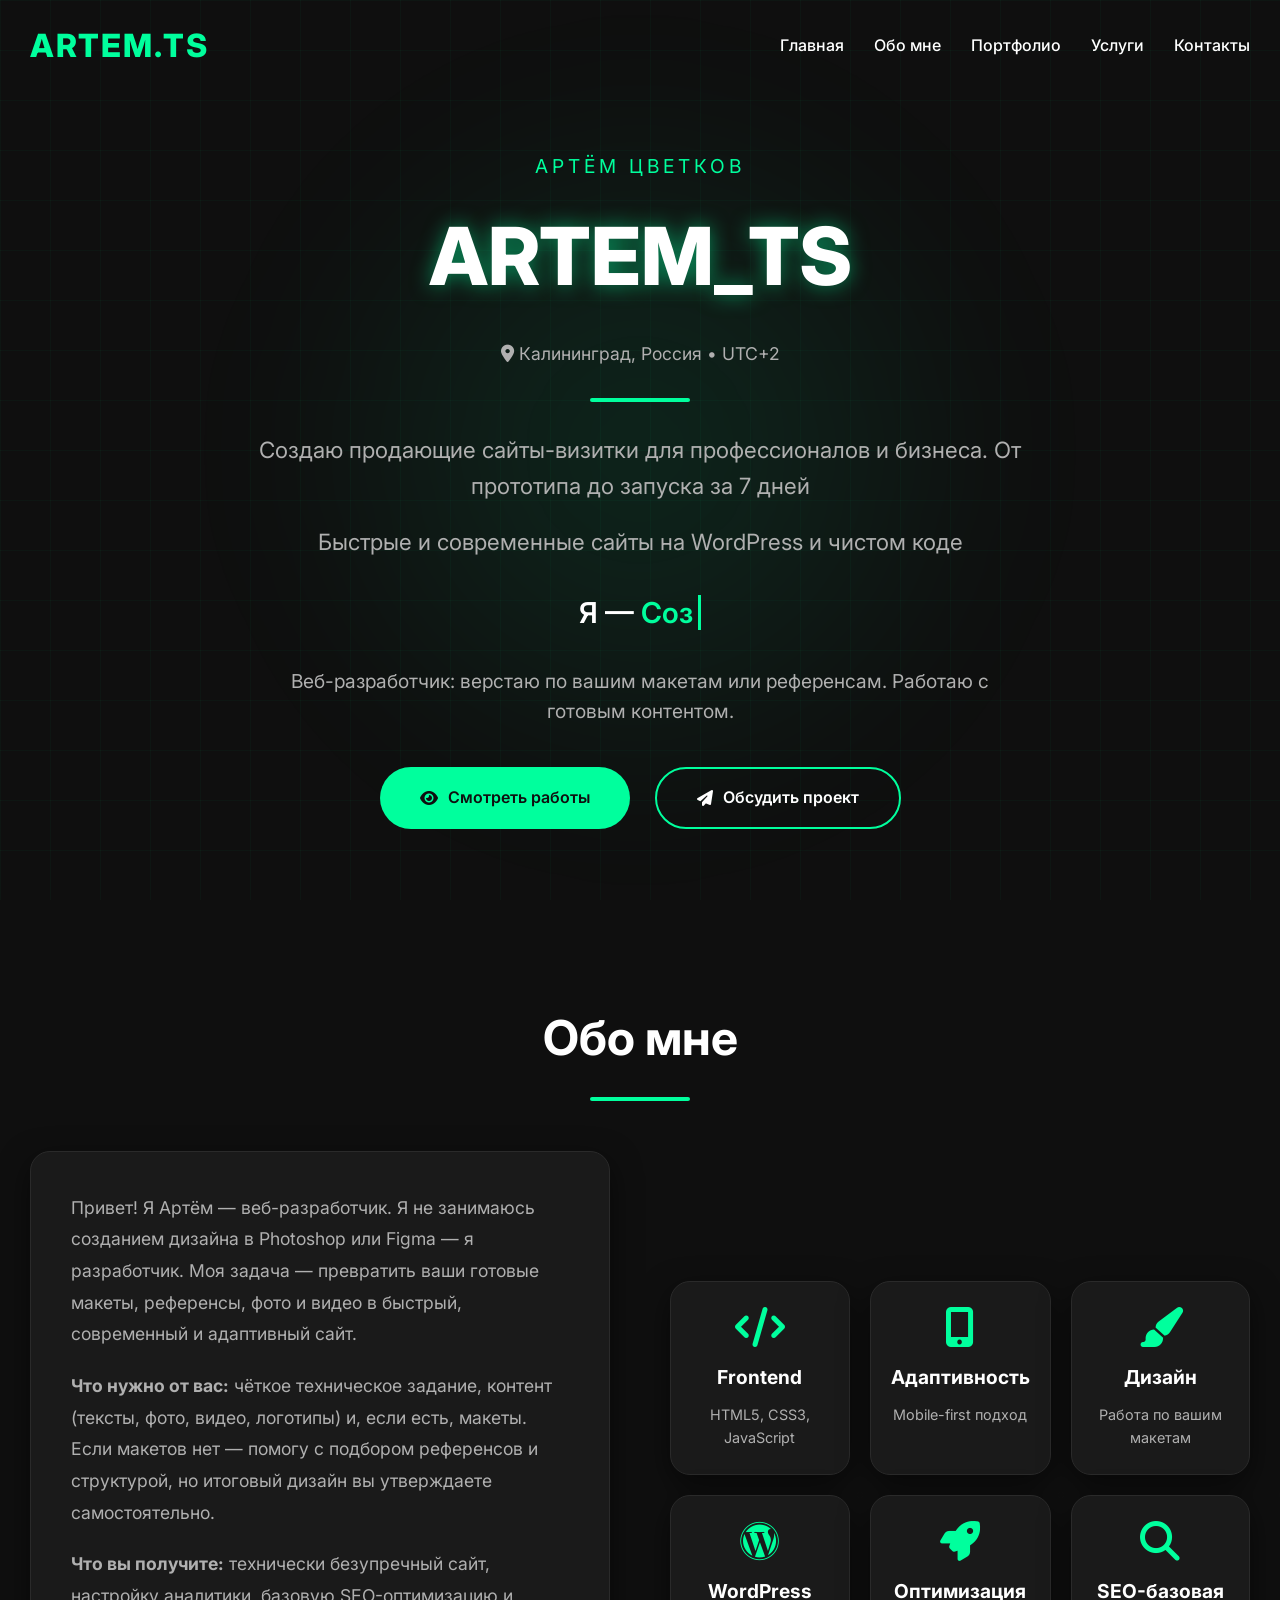
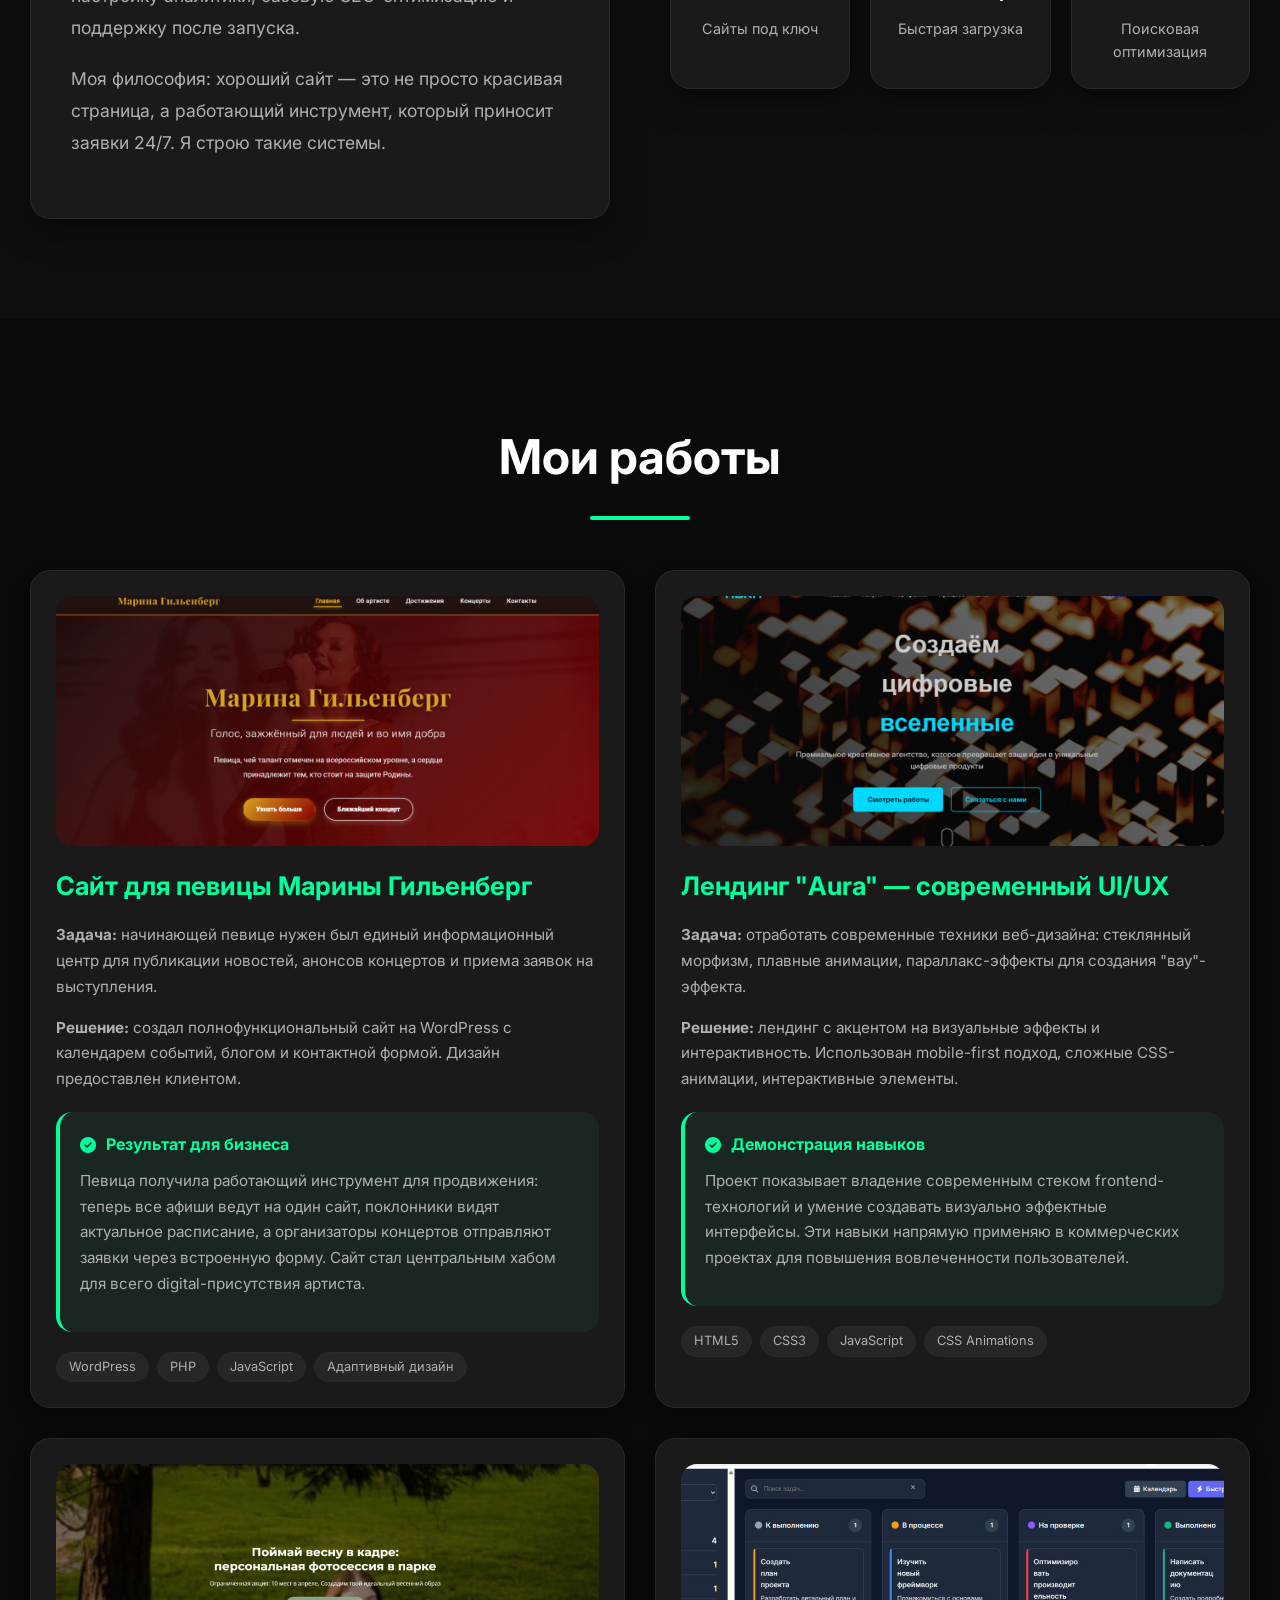
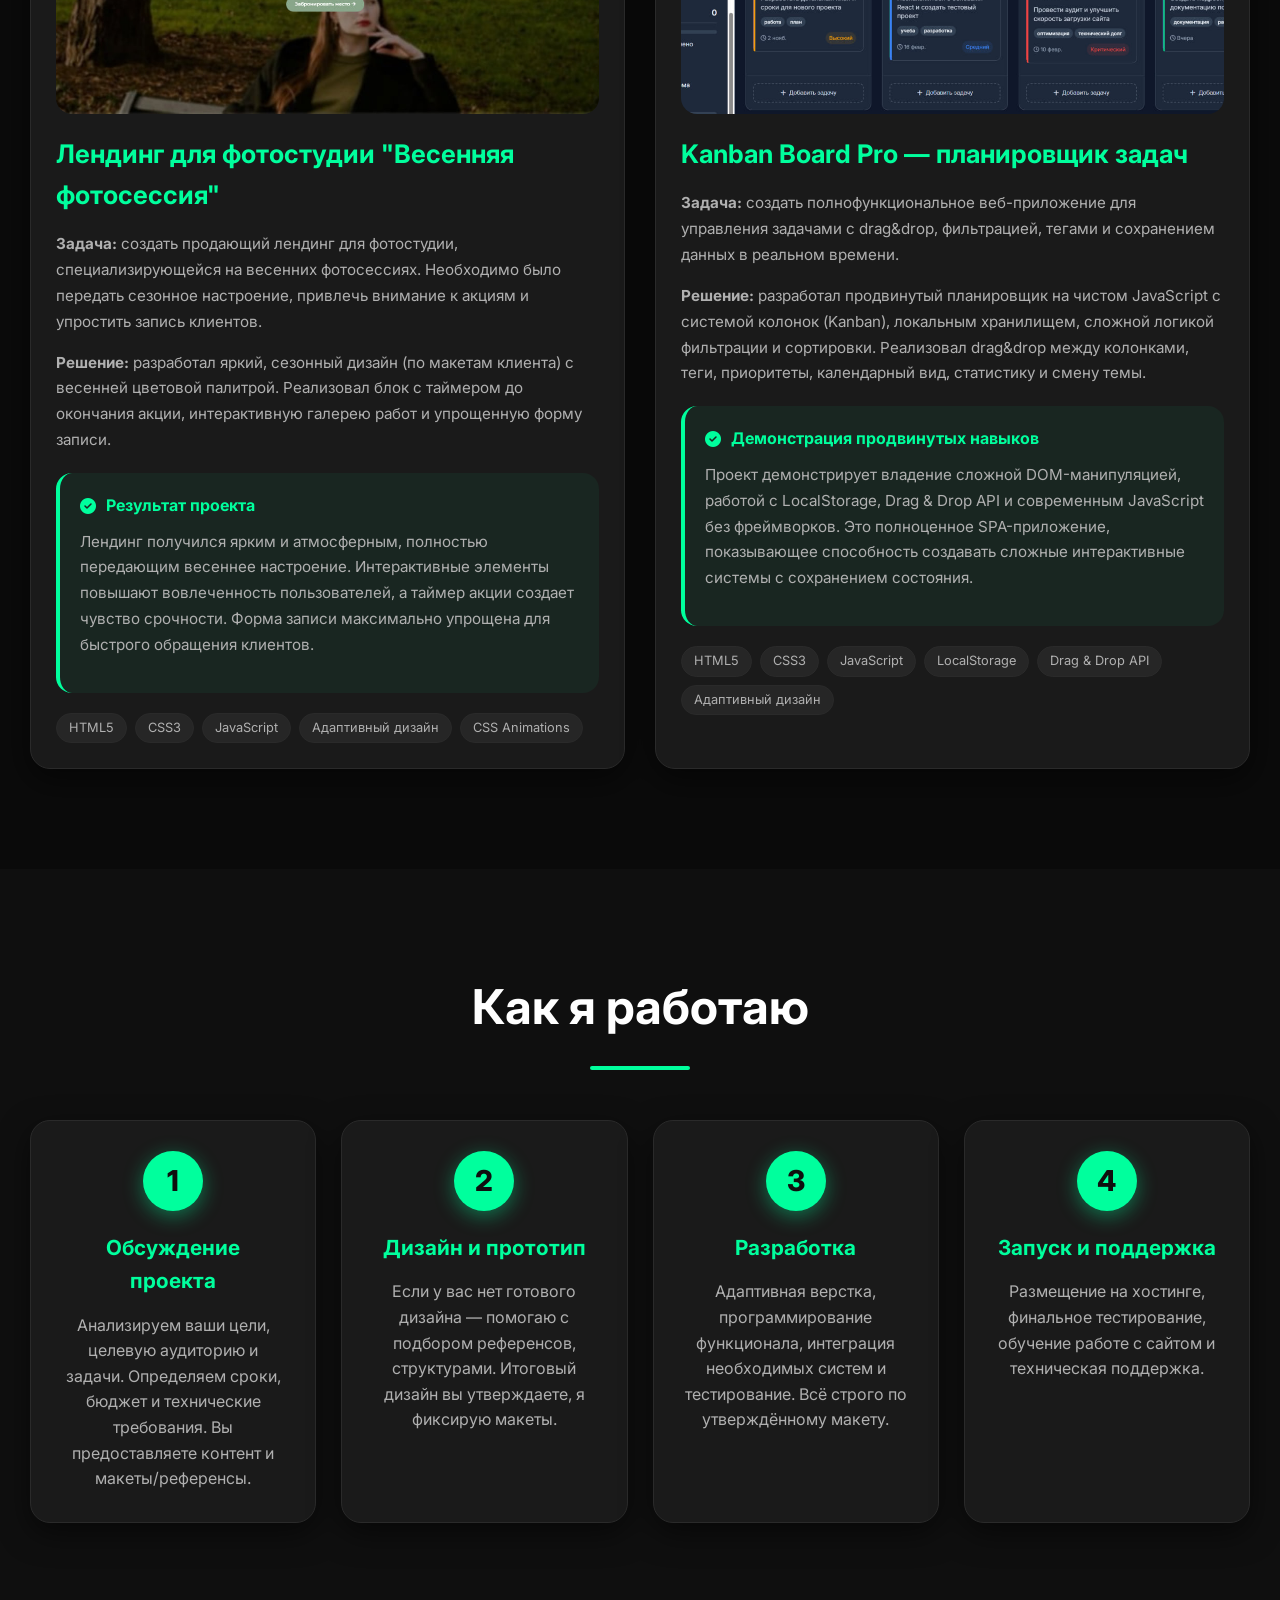
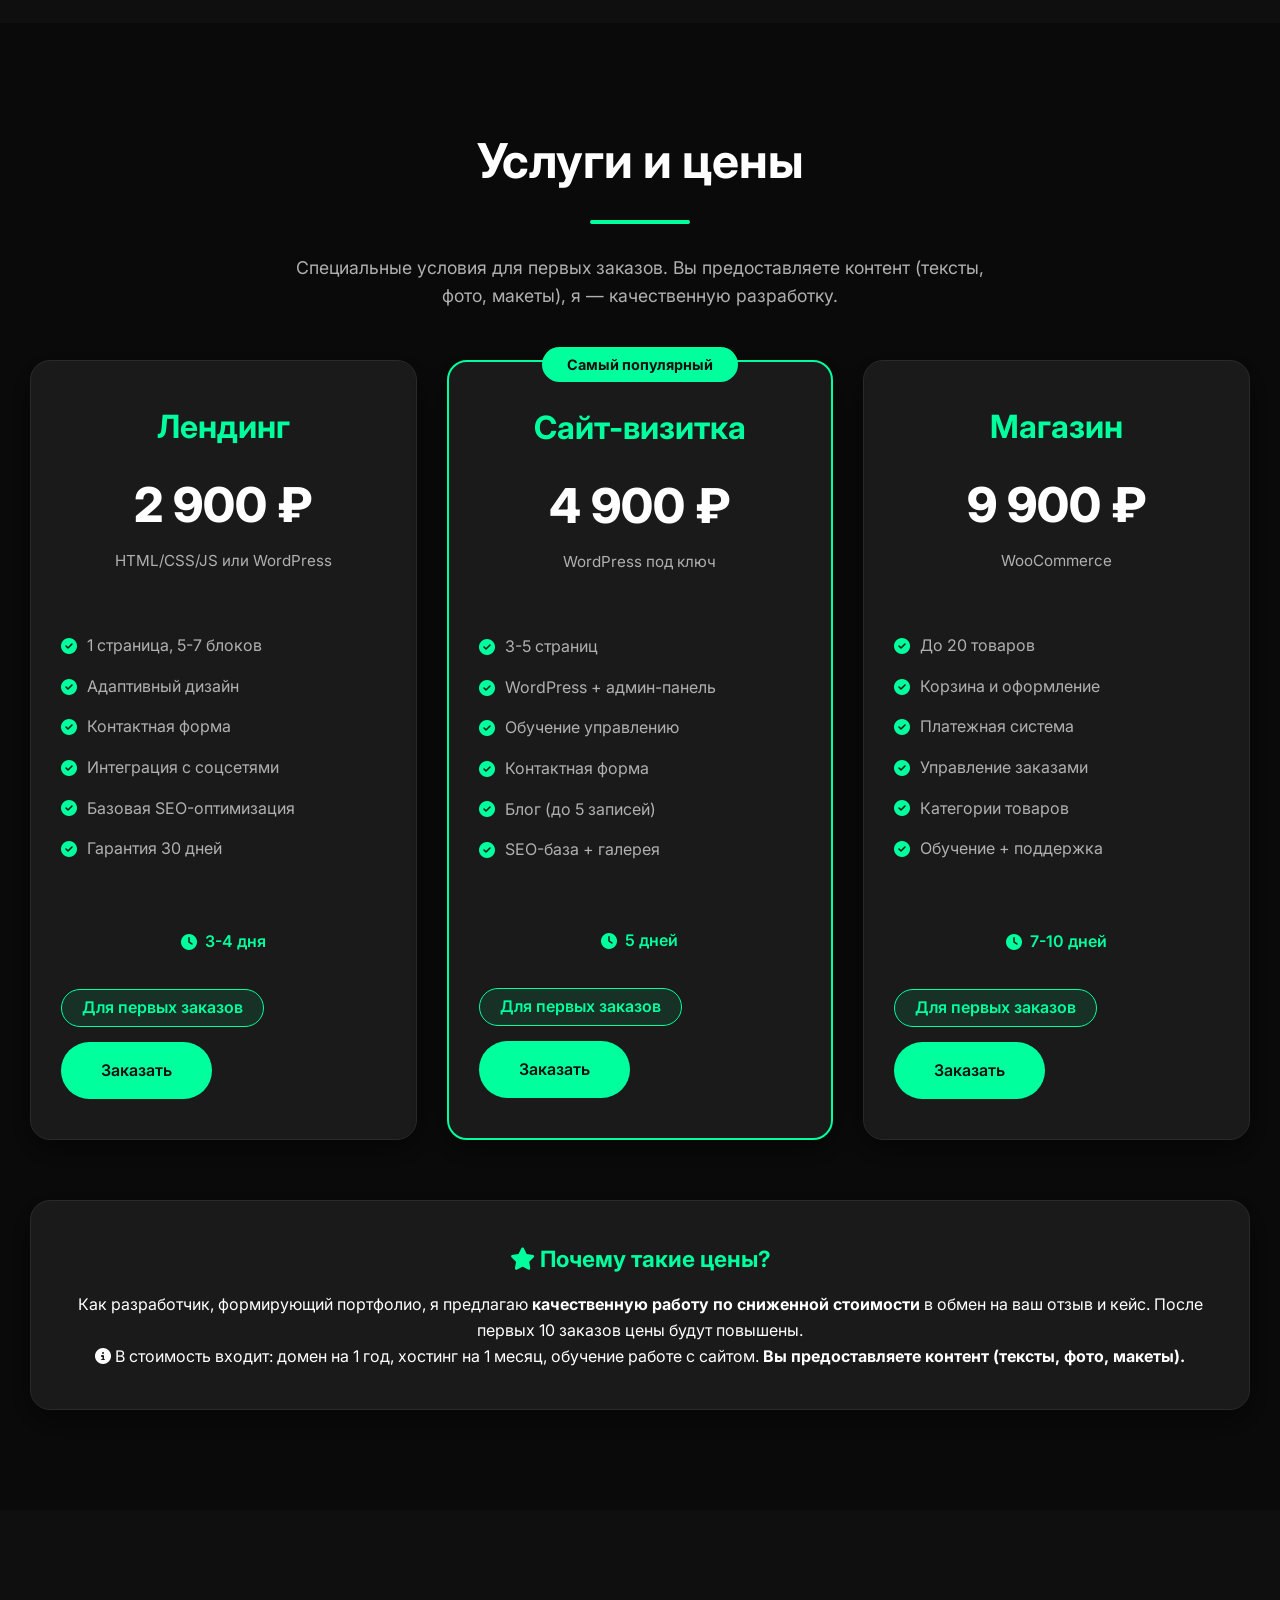
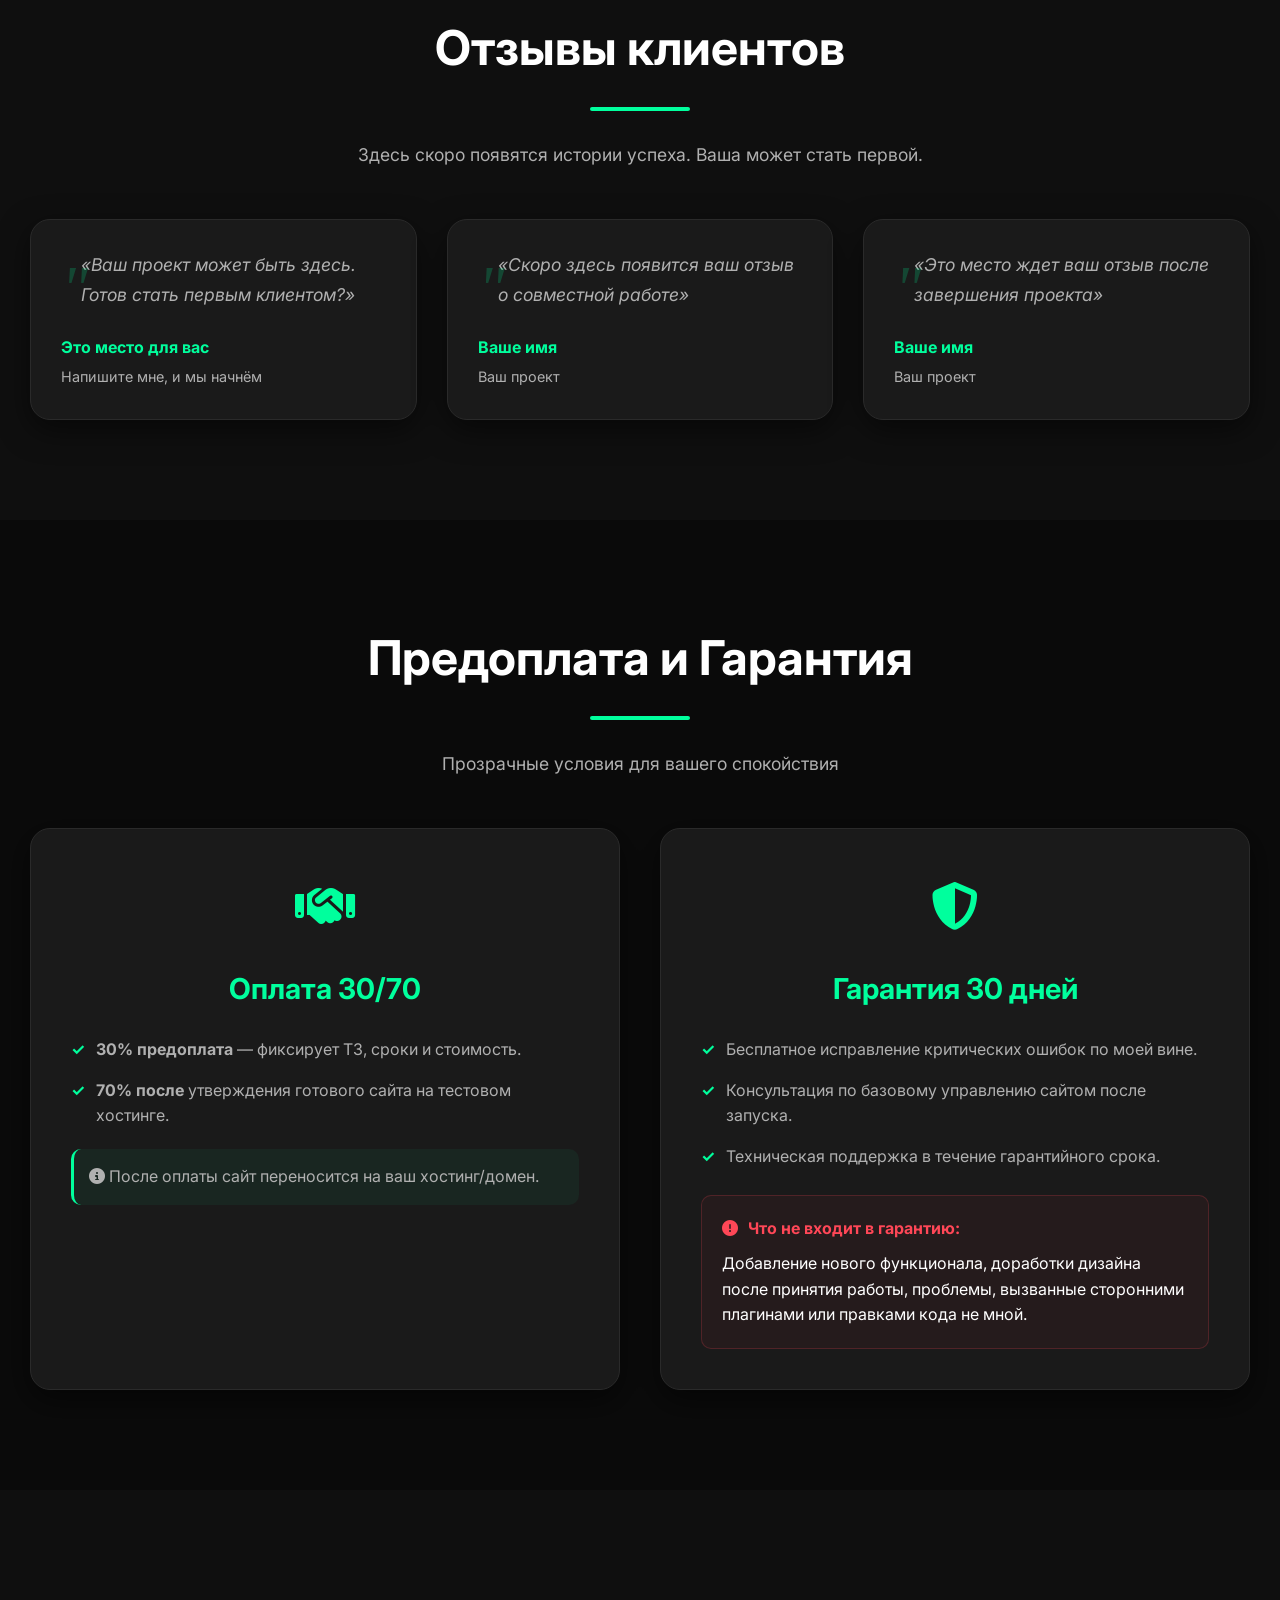
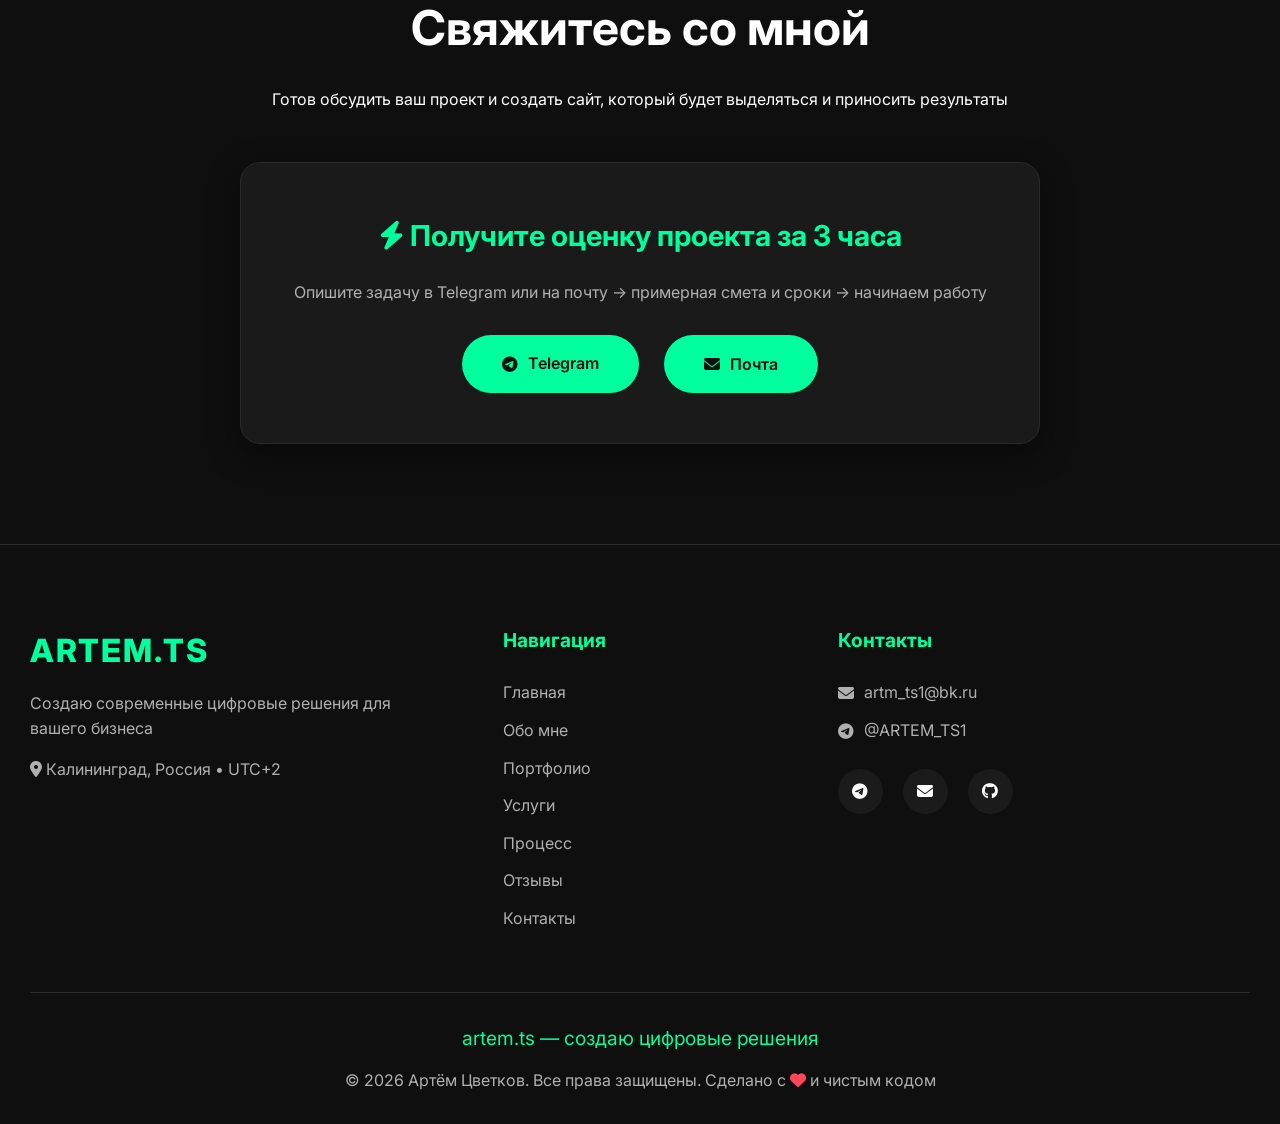
==== commit 14359351: "Add files via upload" ====
--- a/index.html
+++ b/index.html
@@ -428,7 +428,7 @@
         </div>
     </section>
 
-    <!-- Контакты -->
+    <!-- Контакты (исправлено: обе кнопки теперь зелёные) -->
     <section class="contact" id="contact">
         <div class="container">
             <h2 class="section-title fade-in">Свяжитесь со мной</h2>
@@ -437,10 +437,10 @@
                 <h3><i class="fas fa-bolt"></i> Получите оценку проекта за 3 часа</h3>
                 <p>Опишите задачу в Telegram или на почту → примерная смета и сроки → начинаем работу</p>
                 <div class="cta-buttons">
-                    <a href="https://t.me/ARTEM_TS1" target="_blank" class="btn btn-primary telegram-btn">
+                    <a href="https://t.me/ARTEM_TS1" target="_blank" class="btn btn-primary">
                         <i class="fab fa-telegram"></i> Telegram
                     </a>
-                    <button onclick="openEmailClient()" class="btn btn-secondary email-btn">
+                    <button onclick="openEmailClient()" class="btn btn-primary email-btn">
                         <i class="fas fa-envelope"></i> Почта
                     </button>
                 </div>
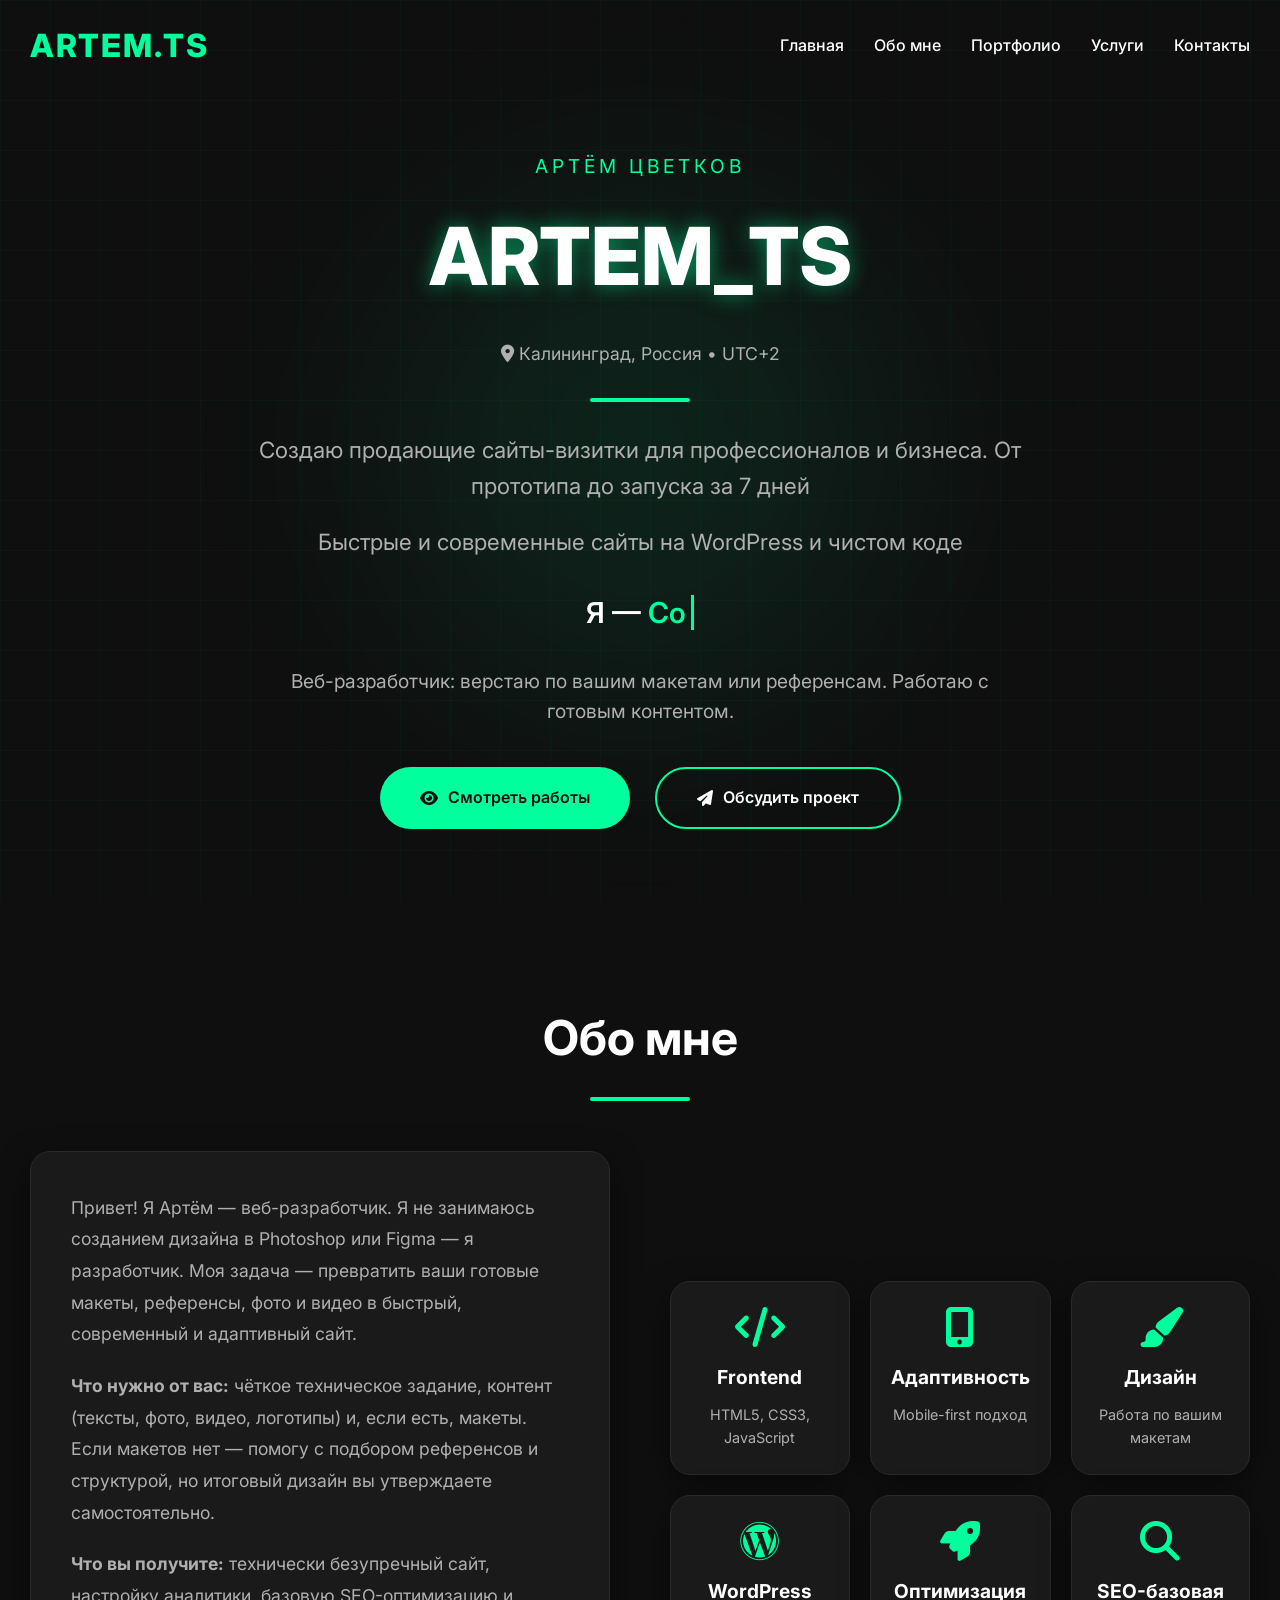
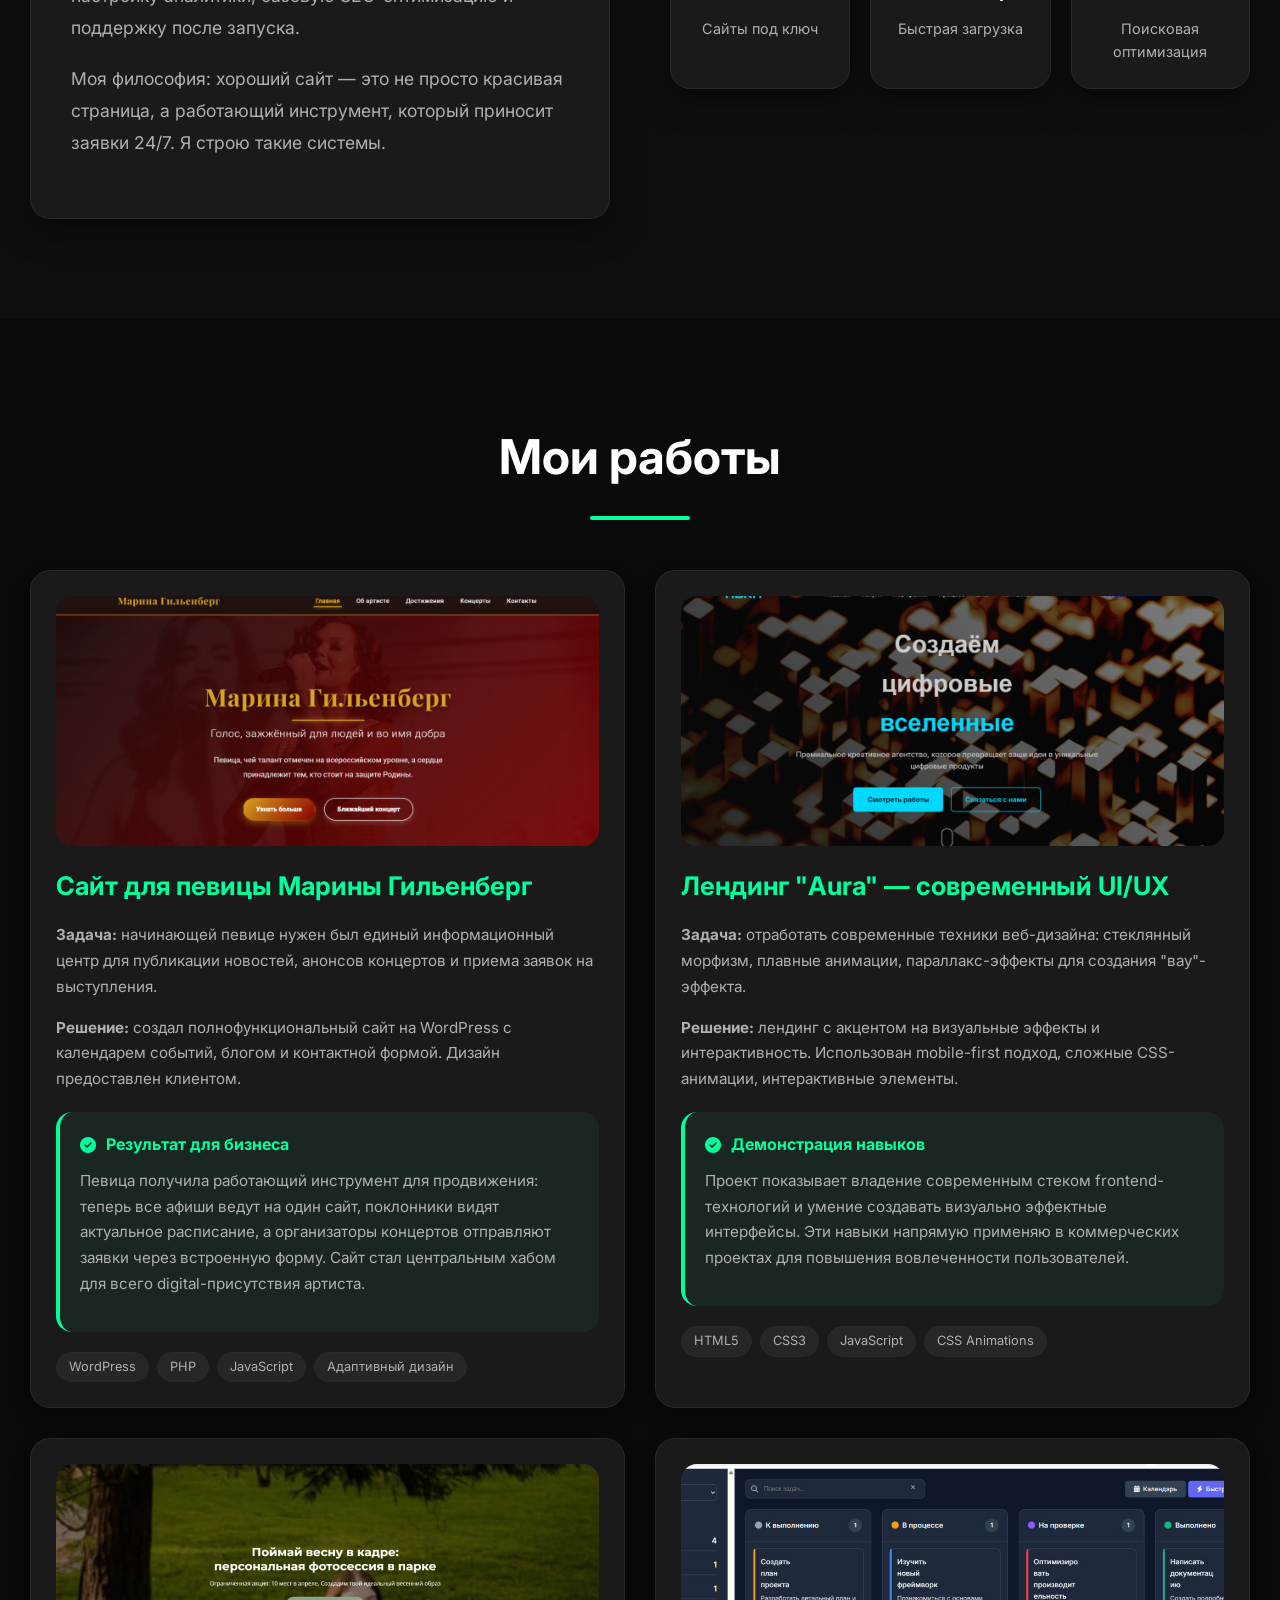
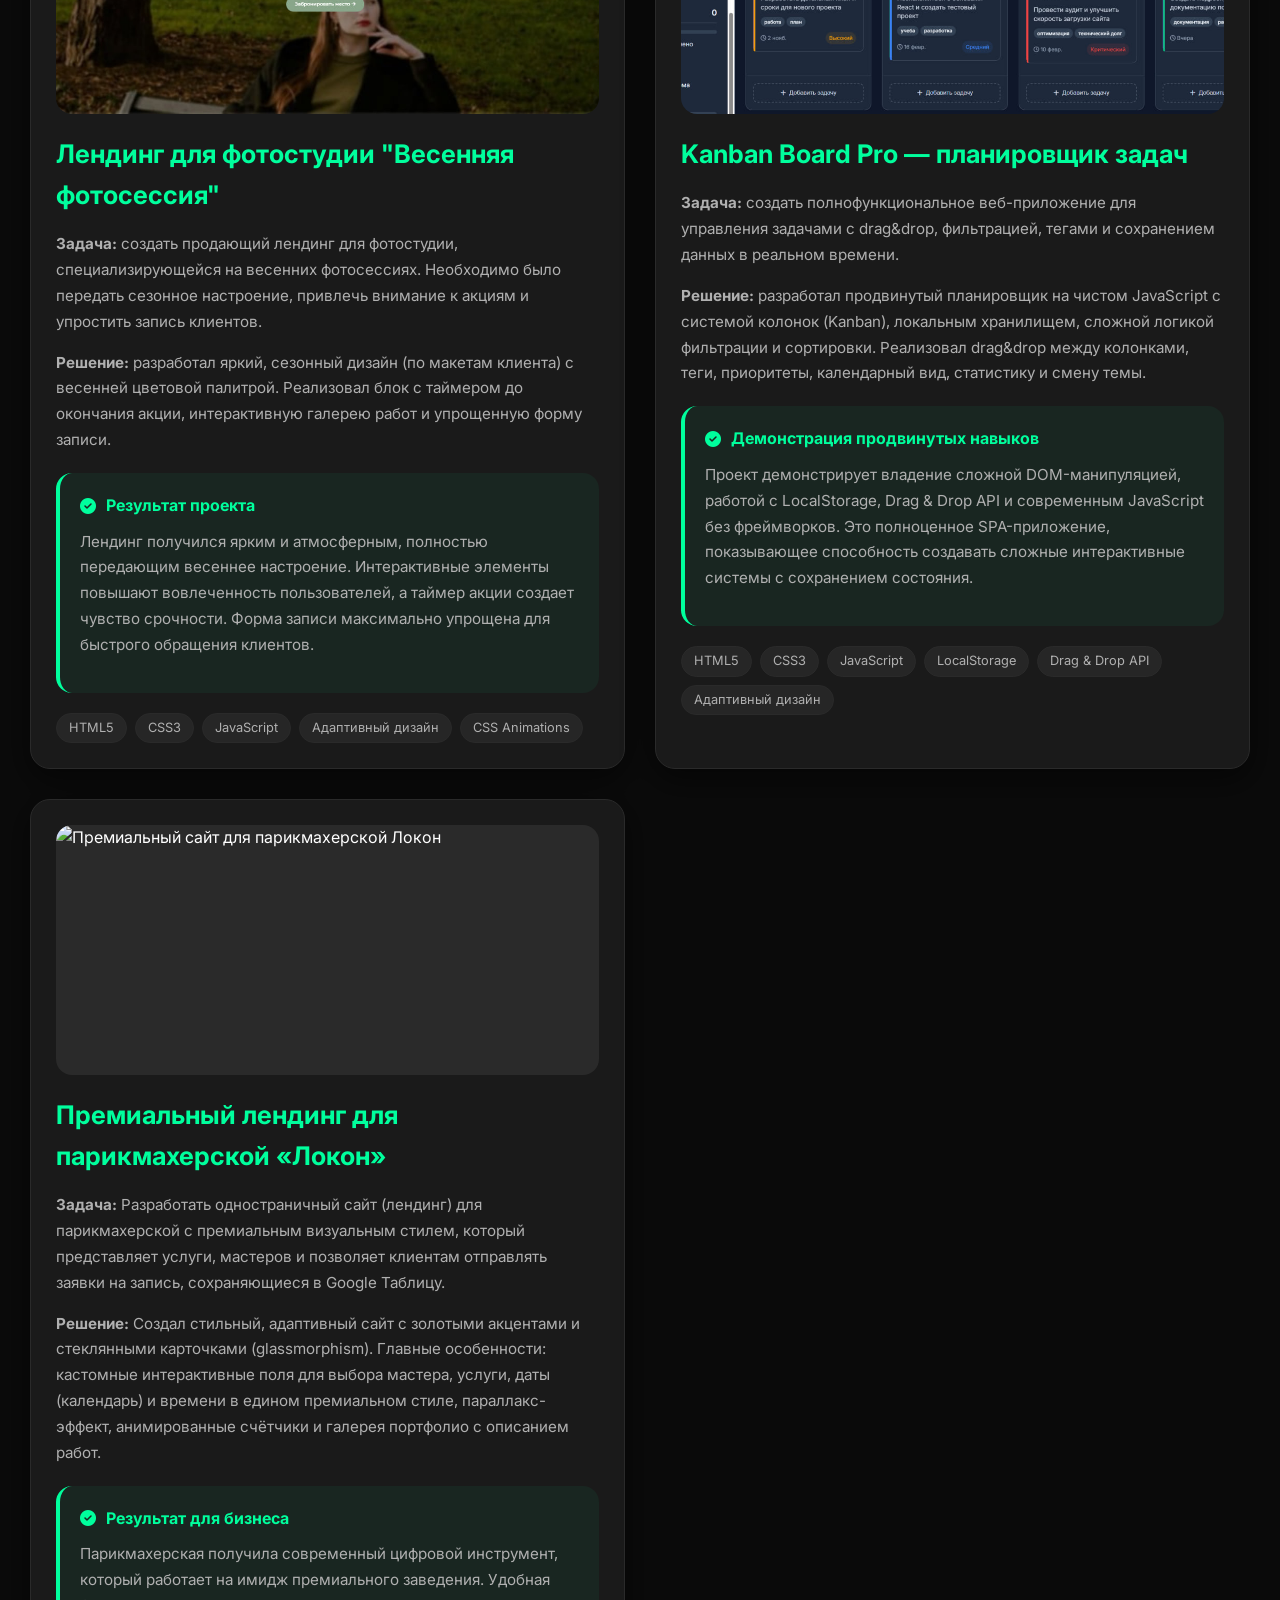
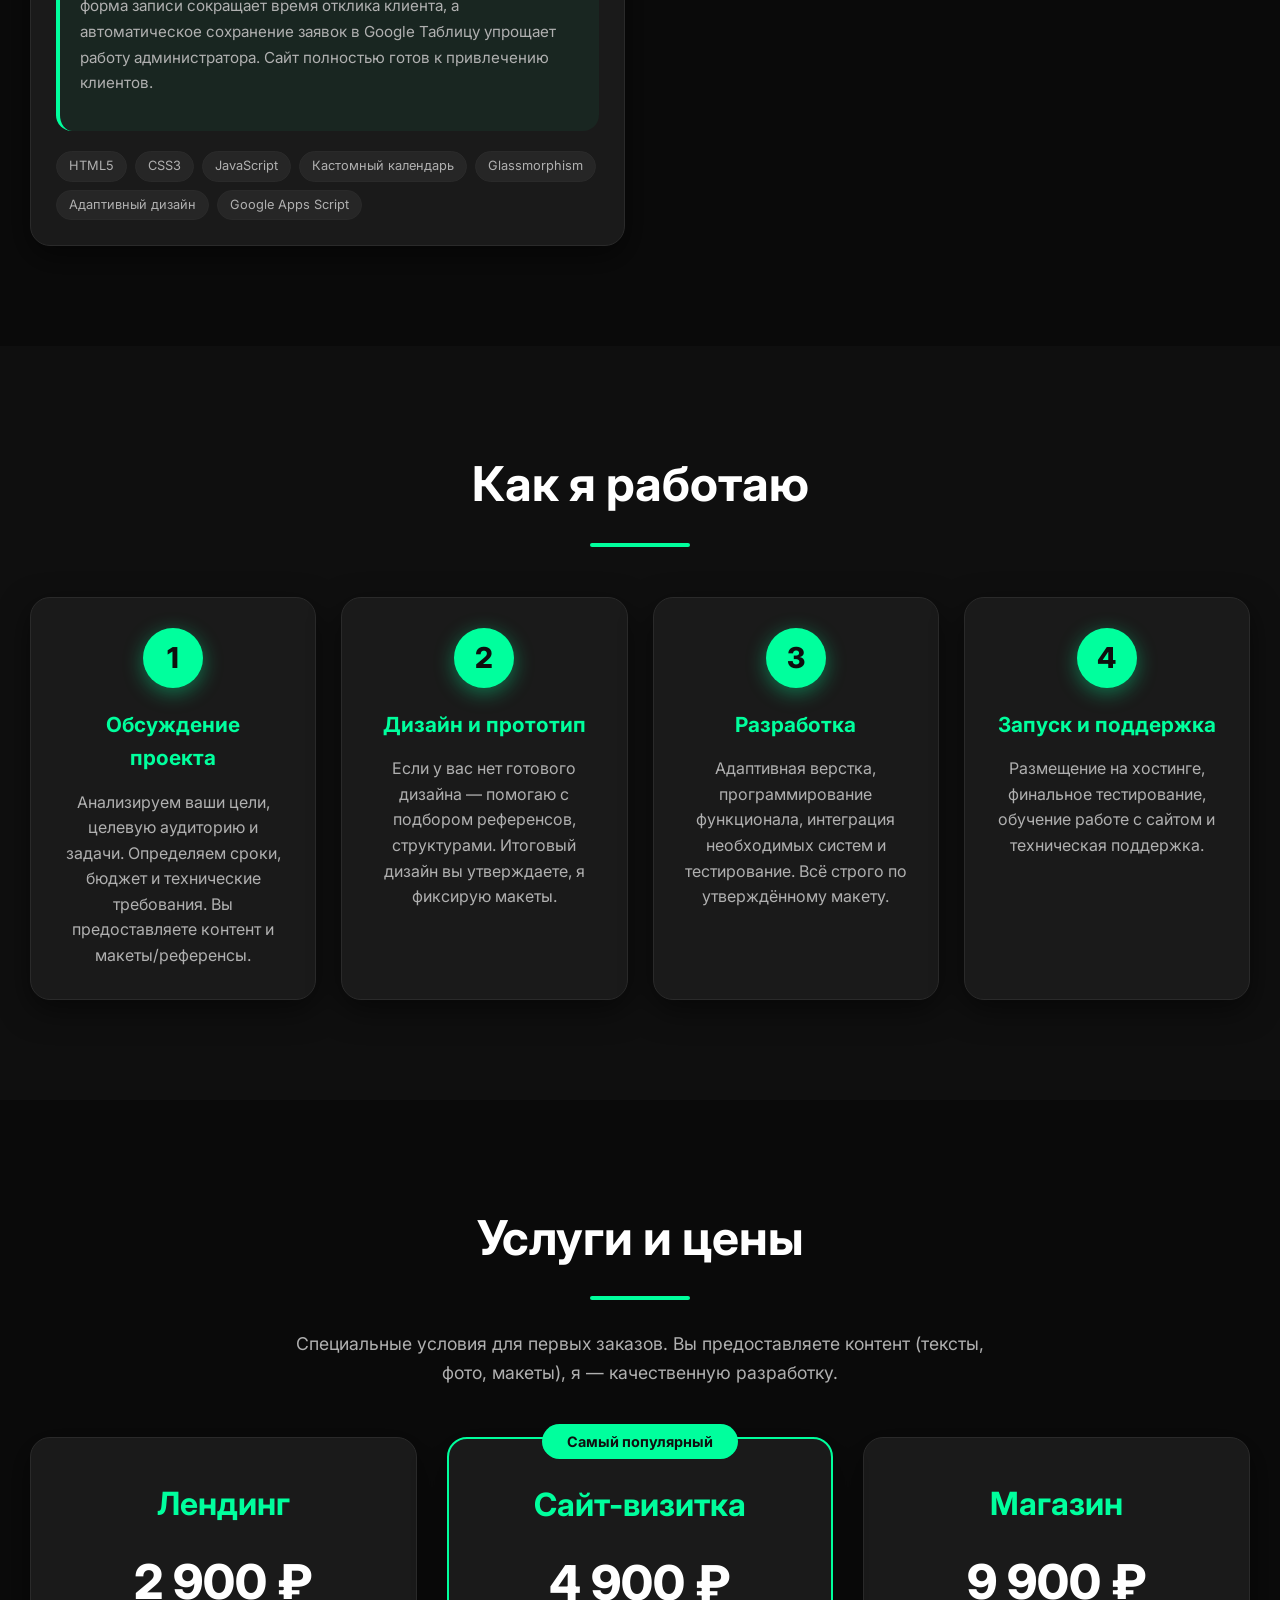
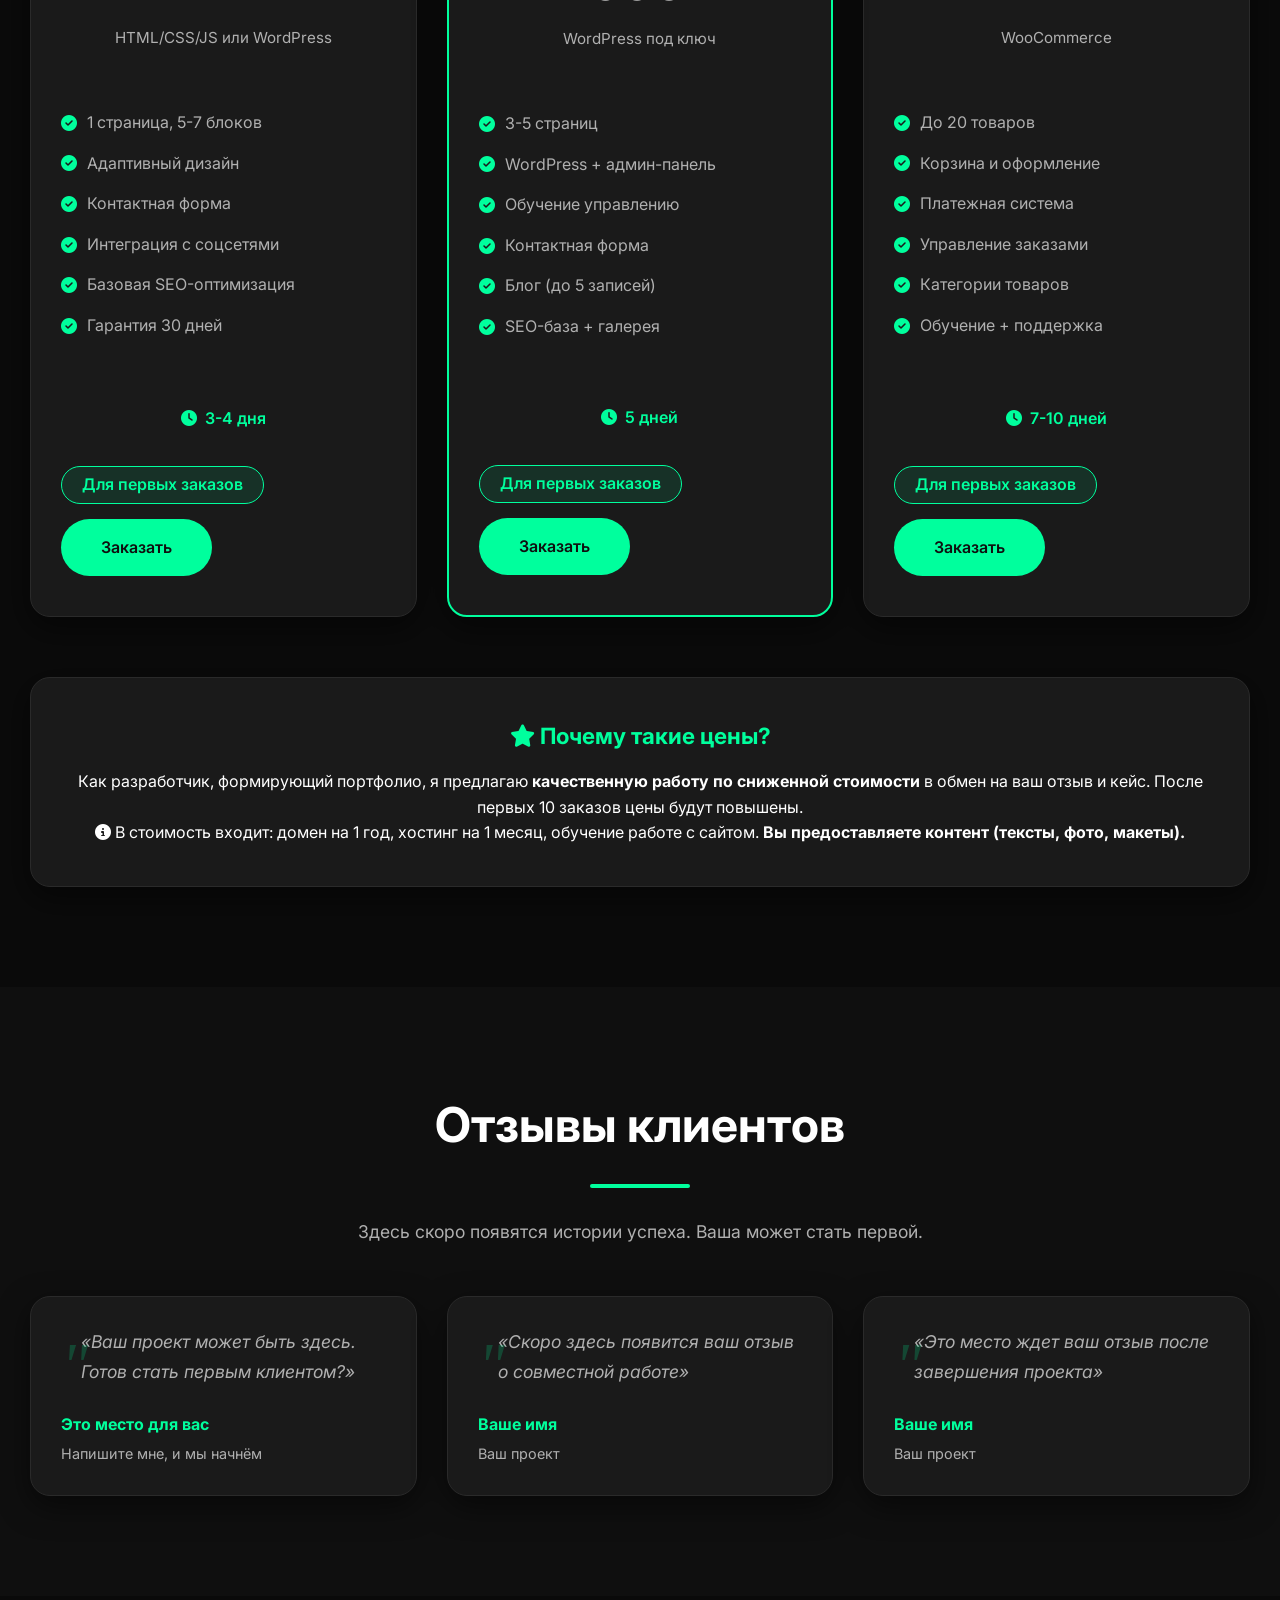
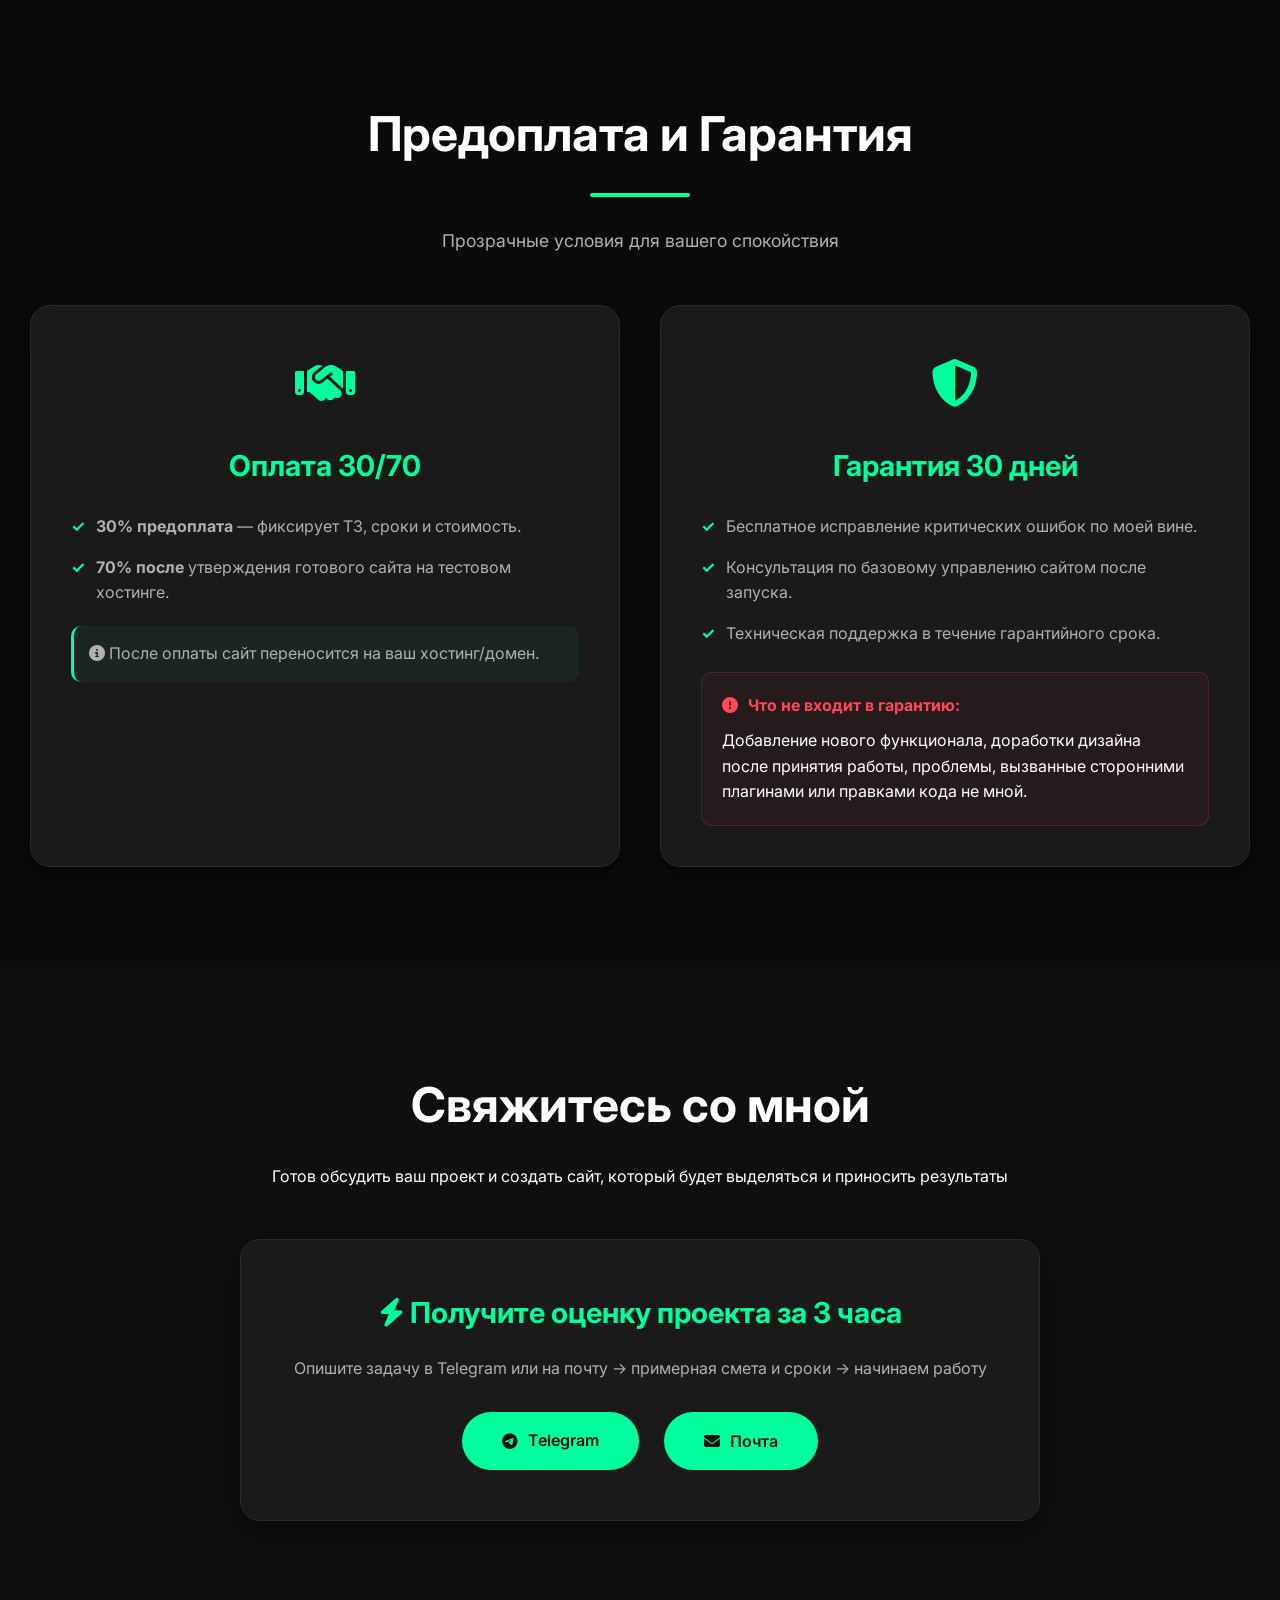
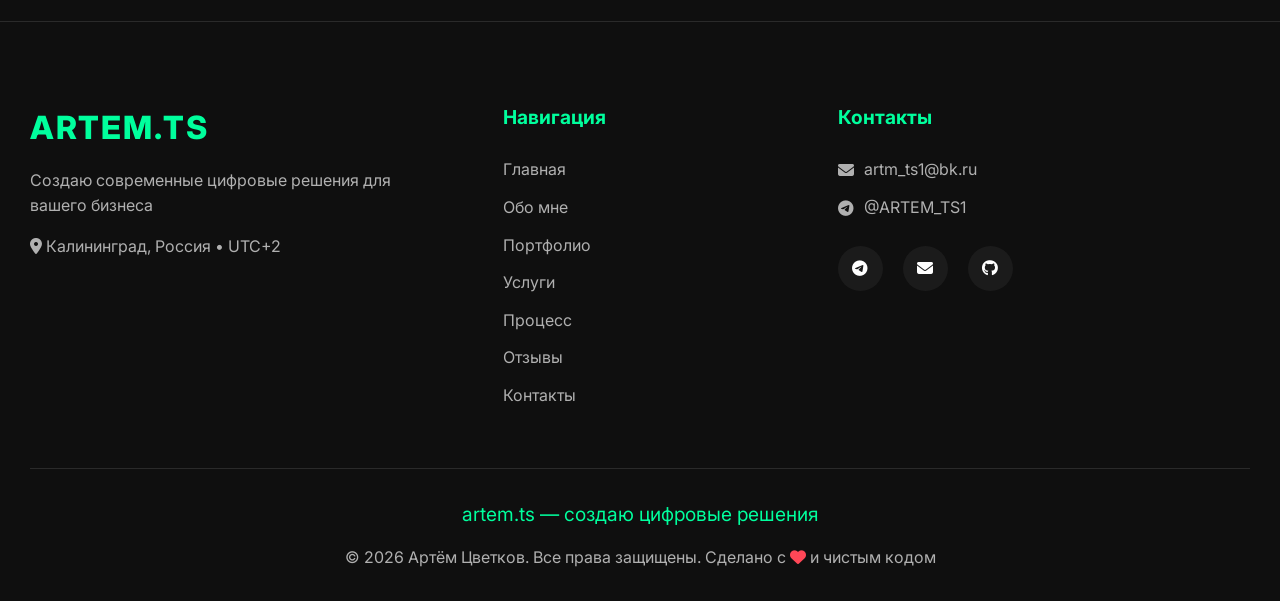
==== commit 3350ed3d: "Add files via upload" ====
--- a/index.html
+++ b/index.html
@@ -228,8 +228,38 @@
                         </div>
                     </div>
                 </div>
-            </div>
-        </div>
+<!-- Проект 5 - Парикмахерская «Локон» (Премиальный лендинг) -->
+<div class="portfolio-item card fade-in">
+    <div class="portfolio-img">
+        <img src="images/barbershop-lokon.jpg" alt="Премиальный сайт для парикмахерской Локон">
+        <div class="portfolio-overlay">
+            <a href="https://artmtsvetkov04-prog.github.io/barbershop/" target="_blank" class="portfolio-link">
+                <i class="fas fa-external-link-alt"></i> Открыть сайт
+            </a>
+        </div>
+    </div>
+    <div class="portfolio-info">
+        <h3>Премиальный лендинг для парикмахерской «Локон»</h3>
+        <p><strong>Задача:</strong> Разработать одностраничный сайт (лендинг) для парикмахерской с премиальным визуальным стилем, который представляет услуги, мастеров и позволяет клиентам отправлять заявки на запись, сохраняющиеся в Google Таблицу.</p>
+        <p><strong>Решение:</strong> Создал стильный, адаптивный сайт с золотыми акцентами и стеклянными карточками (glassmorphism). Главные особенности: кастомные интерактивные поля для выбора мастера, услуги, даты (календарь) и времени в едином премиальном стиле, параллакс-эффект, анимированные счётчики и галерея портфолио с описанием работ.</p>
+        <div class="project-result">
+            <h4><i class="fas fa-check-circle"></i> Результат для бизнеса</h4>
+            <p>Парикмахерская получила современный цифровой инструмент, который работает на имидж премиального заведения. Удобная форма записи сокращает время отклика клиента, а автоматическое сохранение заявок в Google Таблицу упрощает работу администратора. Сайт полностью готов к привлечению клиентов.</p>
+        </div>
+        <div class="tech-stack">
+            <span class="tech-tag">HTML5</span>
+            <span class="tech-tag">CSS3</span>
+            <span class="tech-tag">JavaScript</span>
+            <span class="tech-tag">Кастомный календарь</span>
+            <span class="tech-tag">Glassmorphism</span>
+            <span class="tech-tag">Адаптивный дизайн</span>
+            <span class="tech-tag">Google Apps Script</span>
+        </div>
+    </div>
+</div>
+            </div>
+        </div>
+
     </section>
 
     <!-- Как я работаю -->
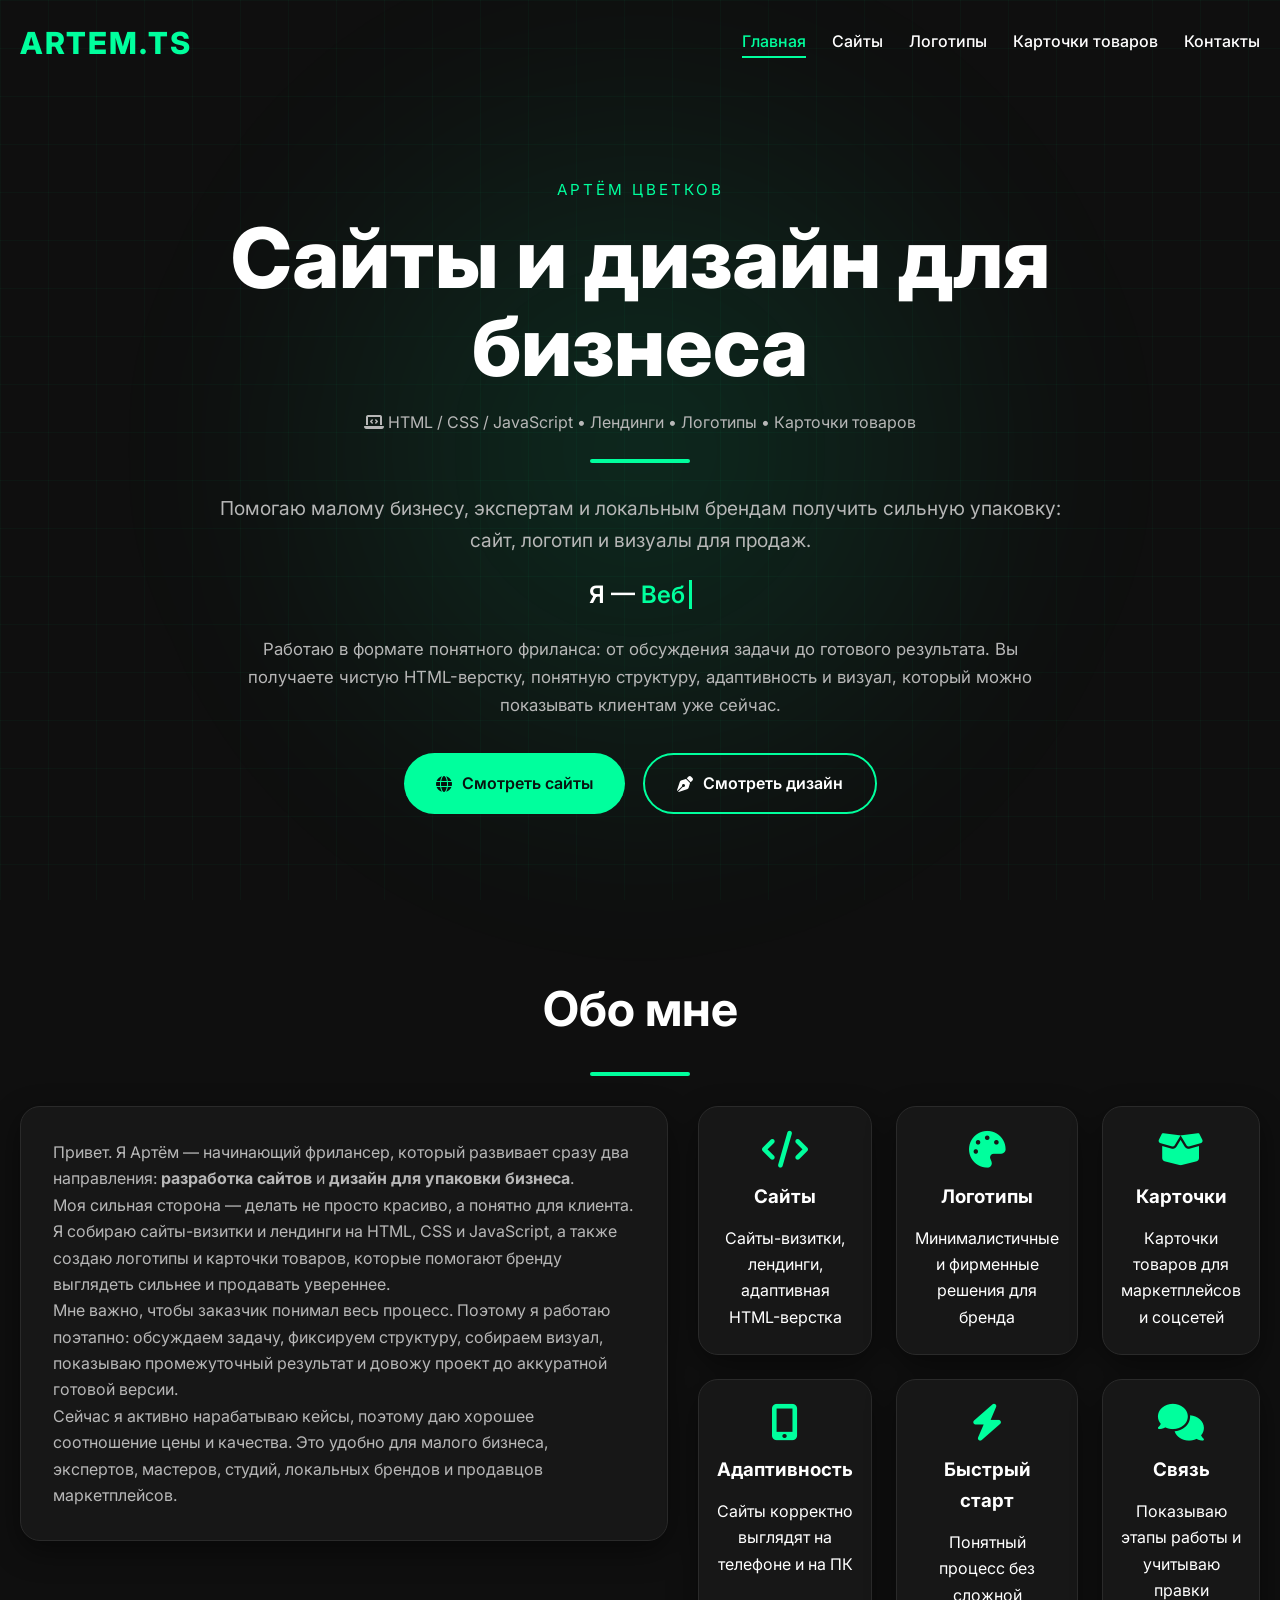
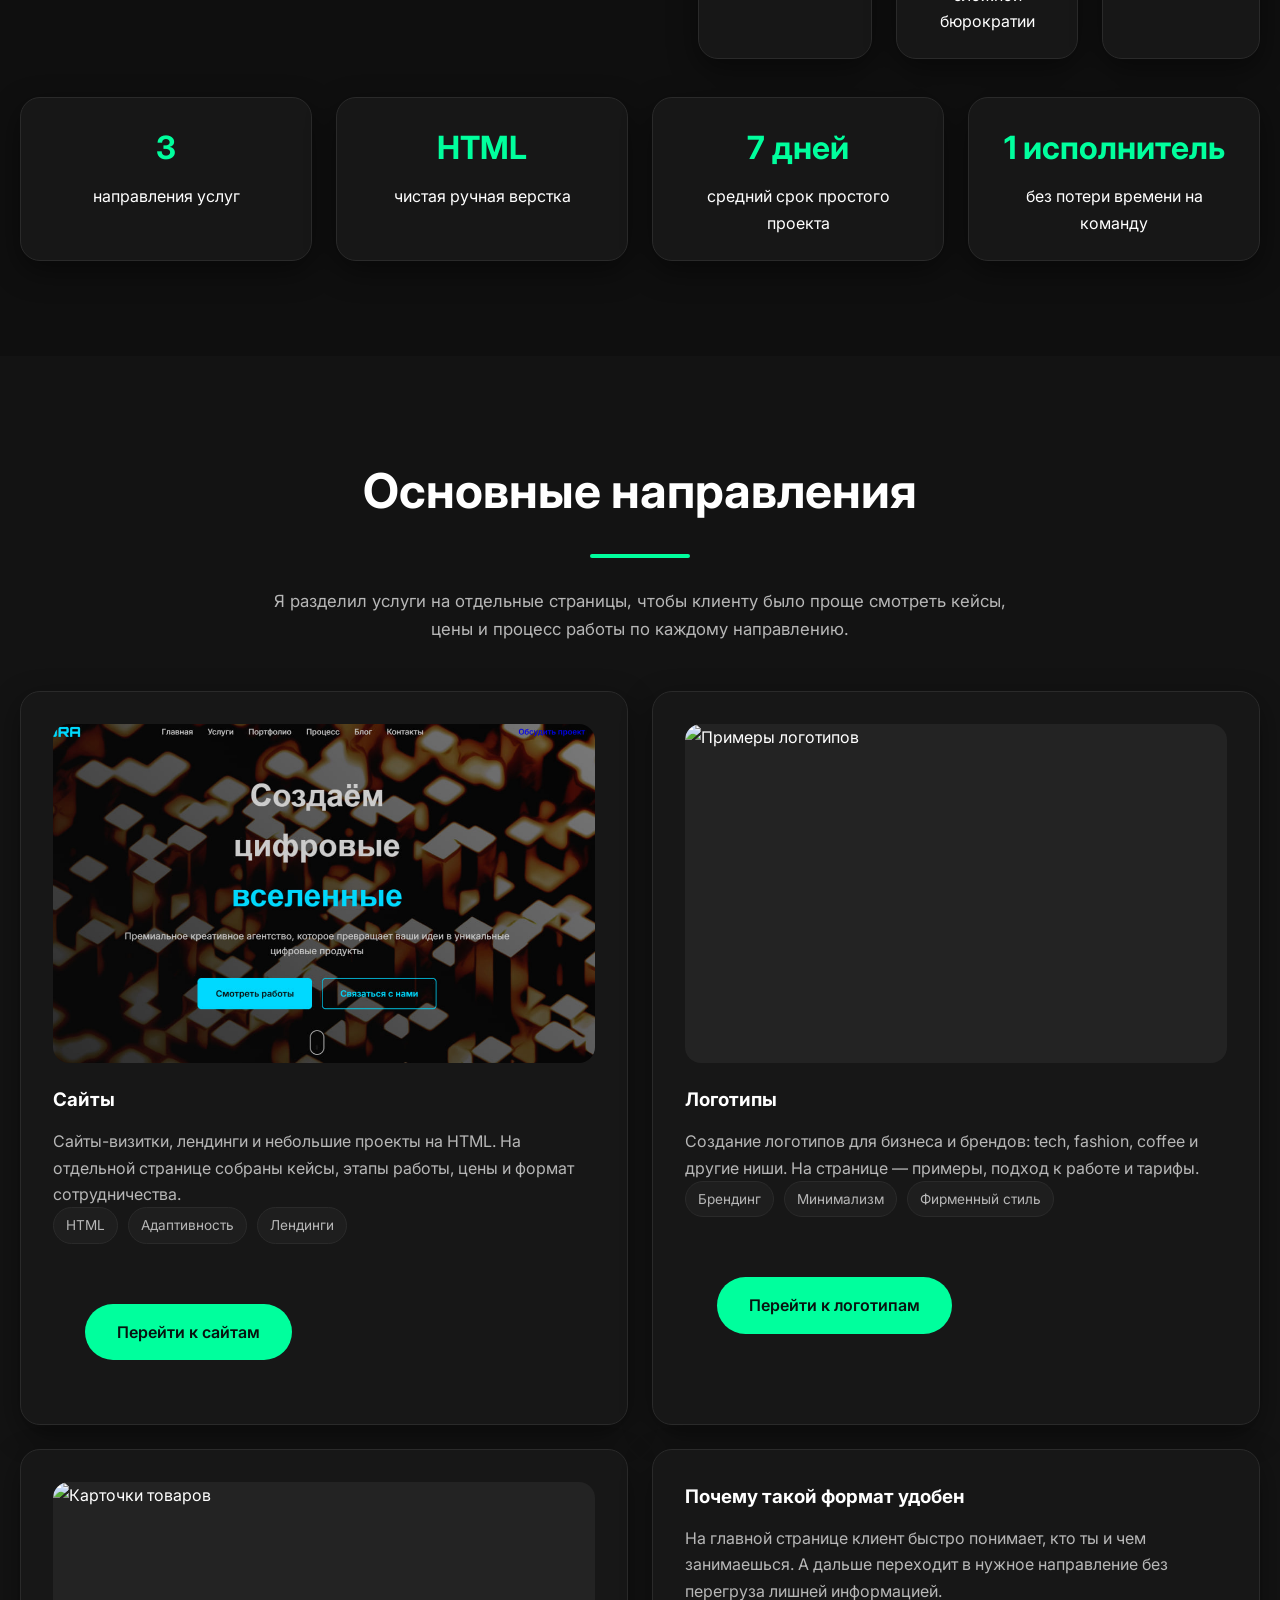
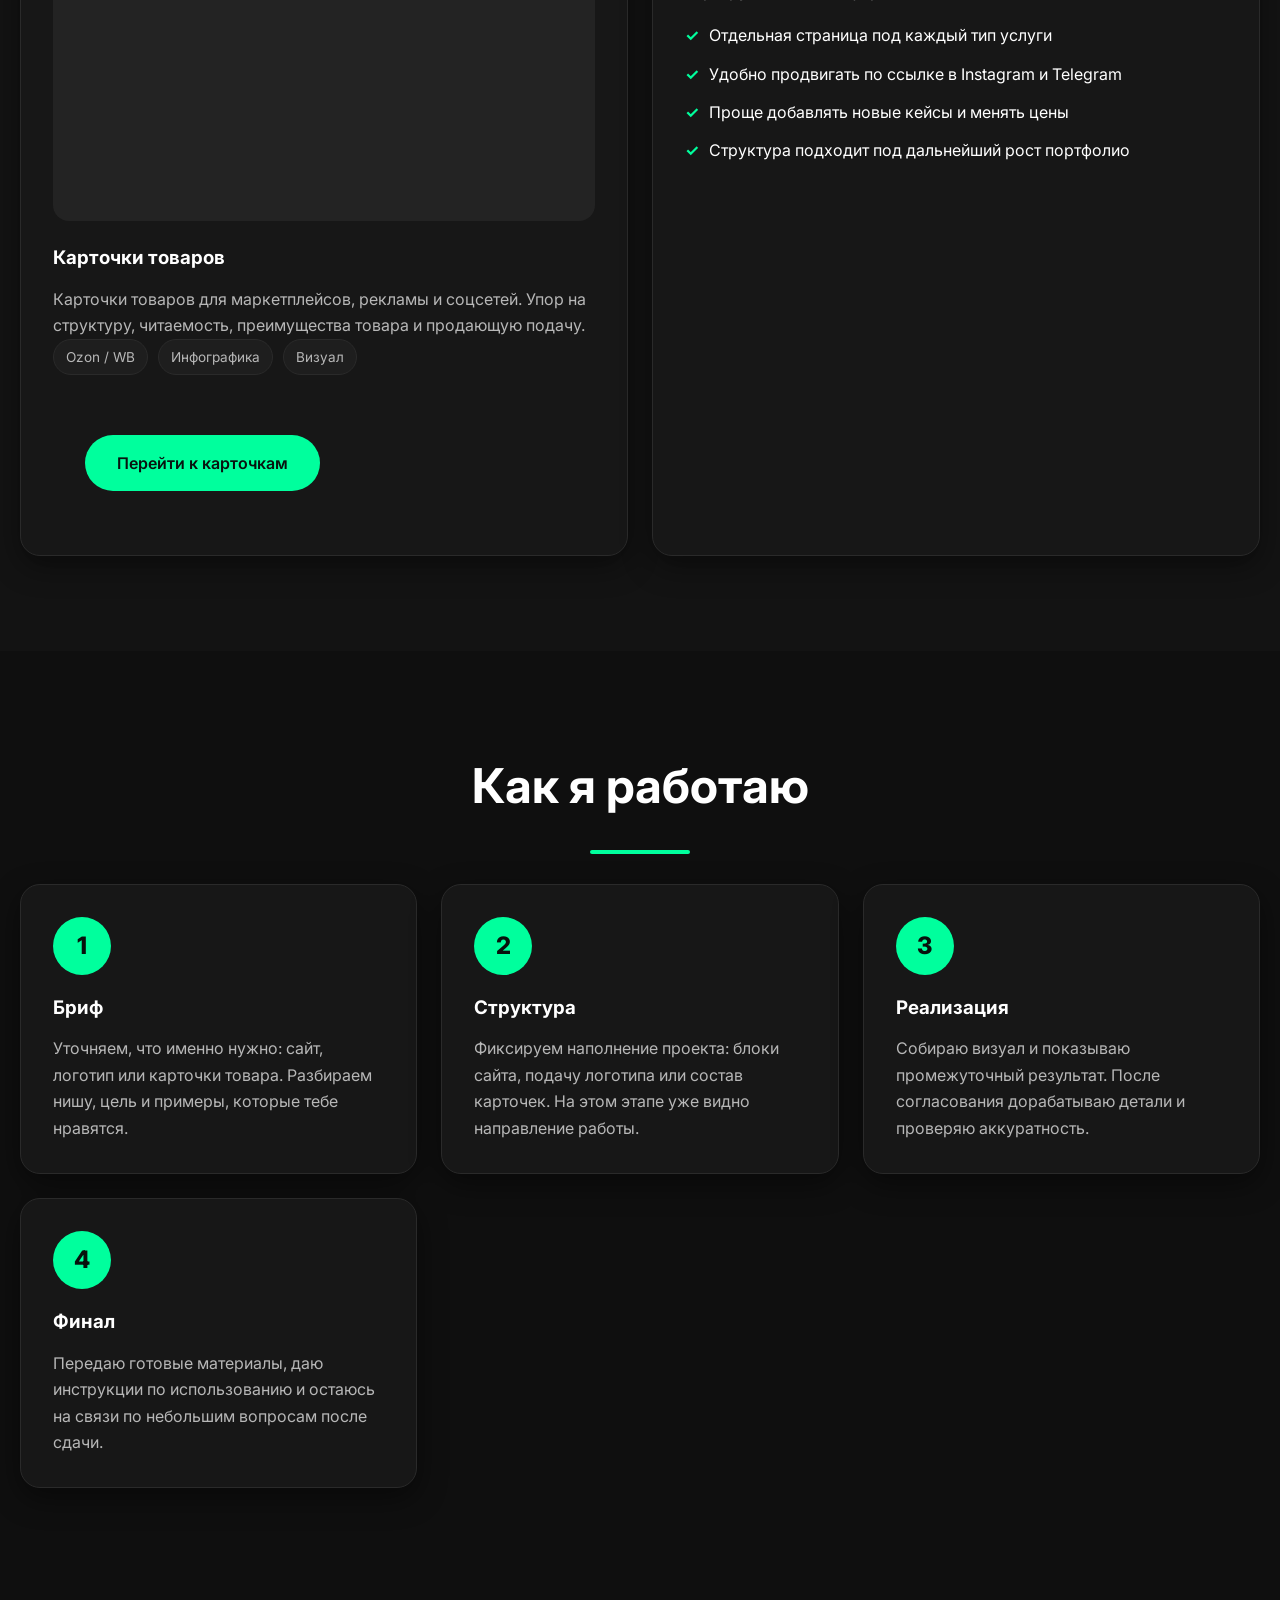
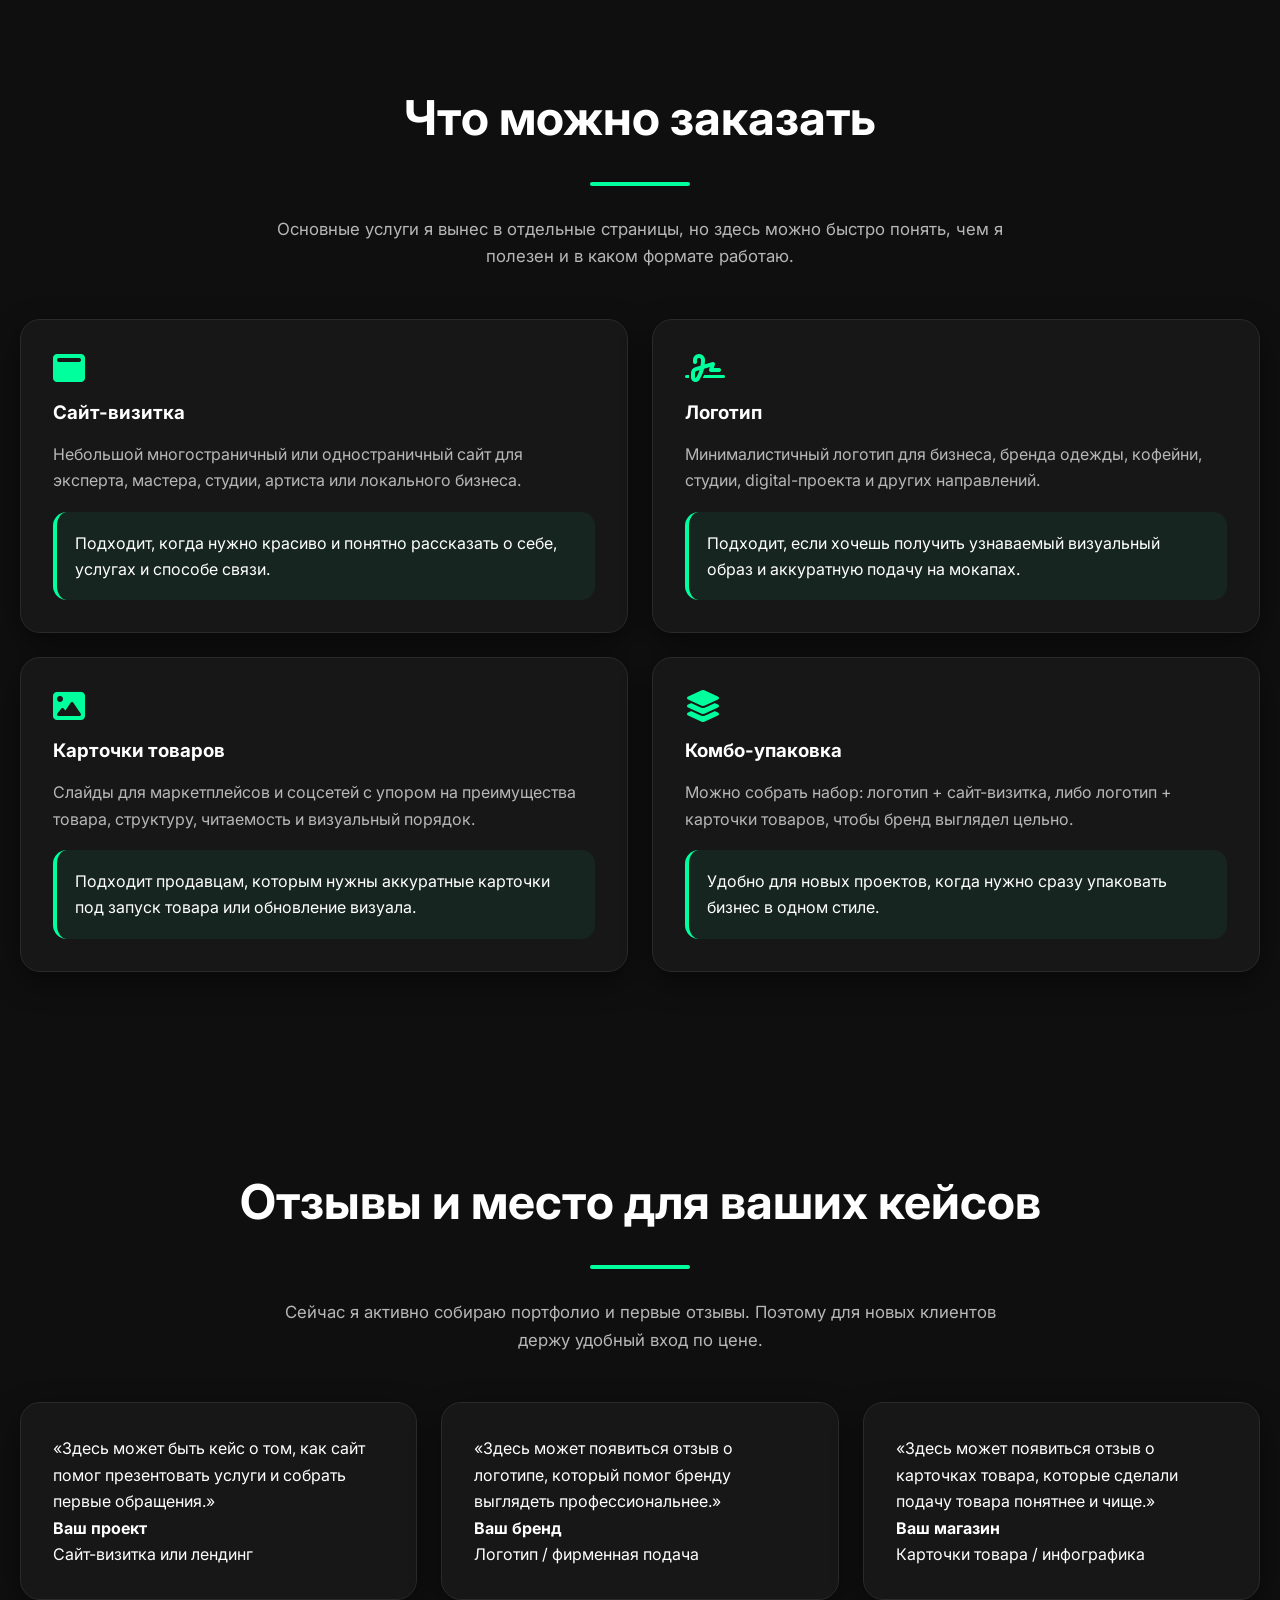
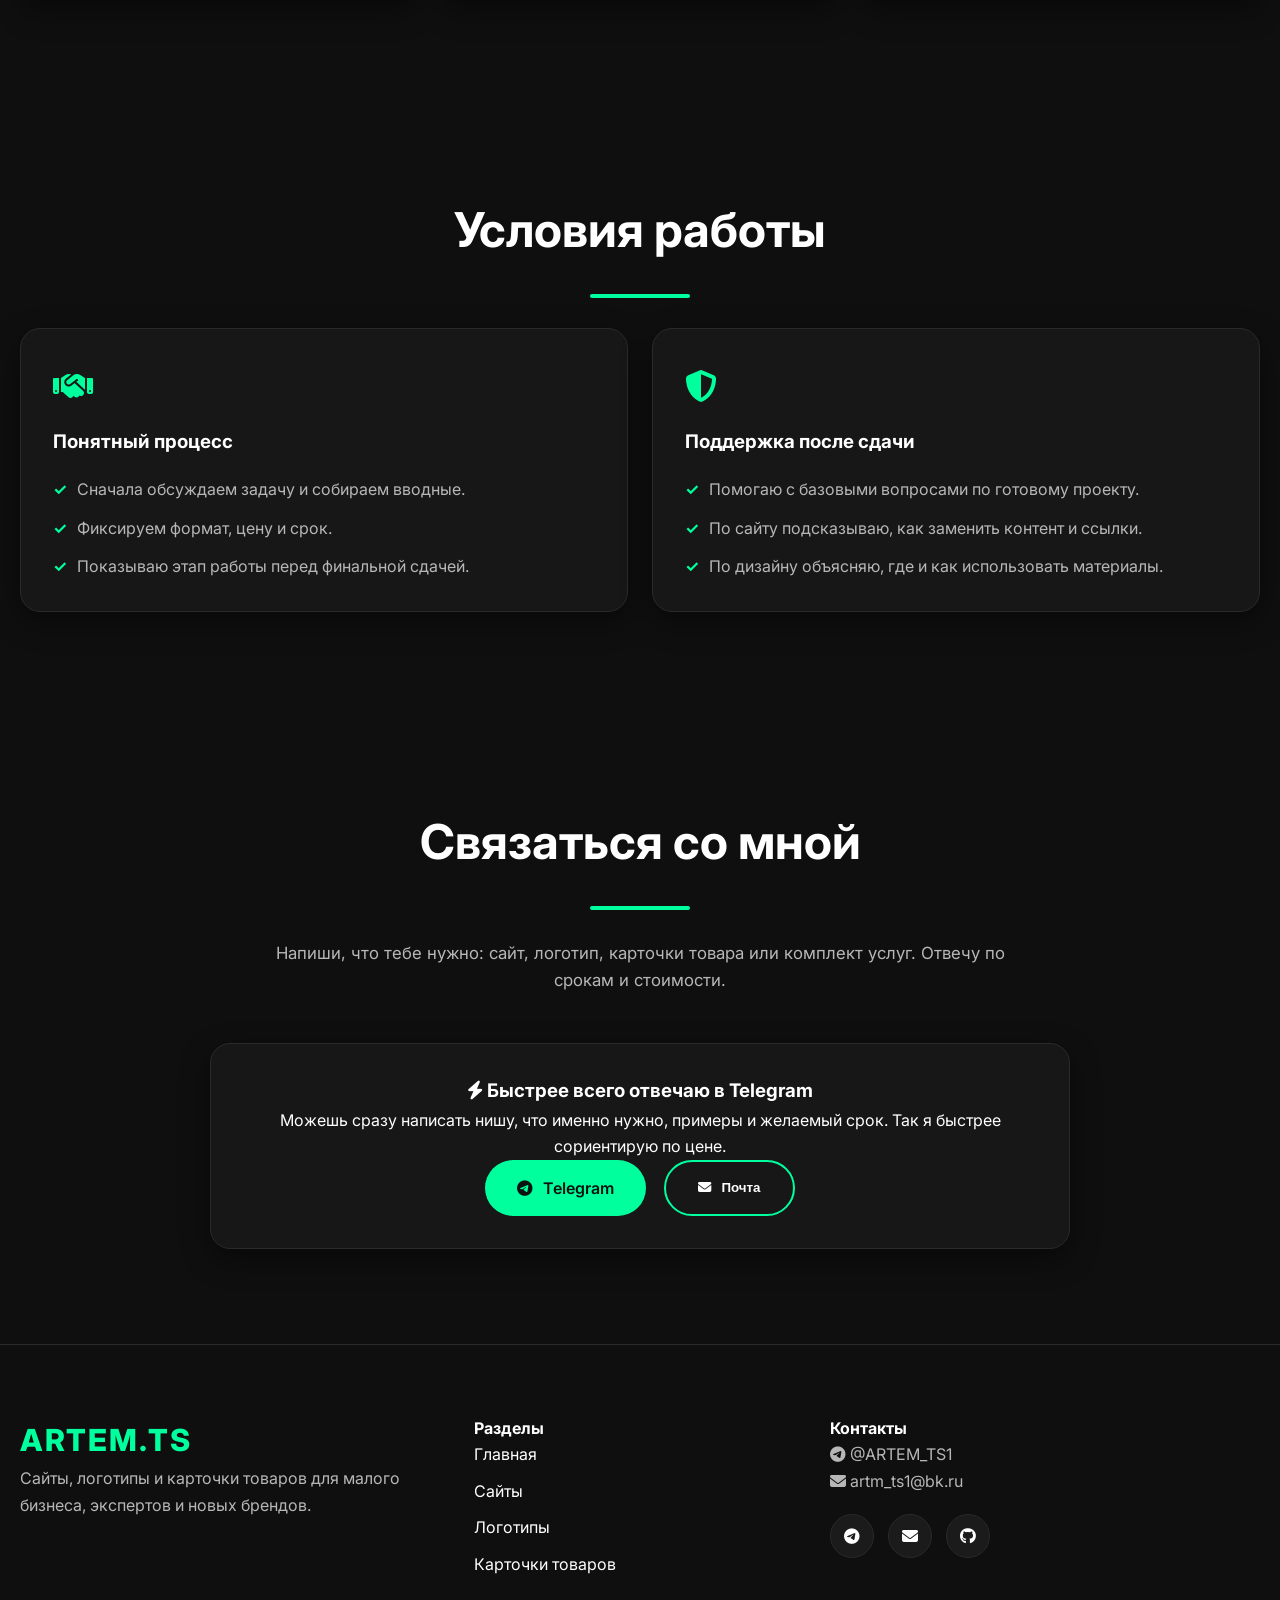
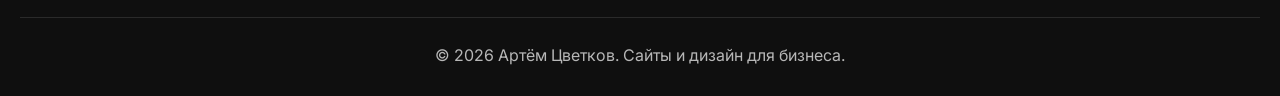
==== commit 2419cf19: "Add files via upload" ====
--- a/index.html
+++ b/index.html
@@ -1,525 +1,369 @@
-<!DOCTYPE html>
-<html lang="ru">
-<head>
-    <meta charset="UTF-8">
-    <meta name="viewport" content="width=device-width, initial-scale=1.0">
-    <title>ARTEM TS | Веб-разработчик</title>
-    <link rel="stylesheet" href="https://cdnjs.cloudflare.com/ajax/libs/font-awesome/6.4.0/css/all.min.css">
-    <link href="https://fonts.googleapis.com/css2?family=Inter:wght@400;500;600;700;800&display=swap" rel="stylesheet">
-    <link rel="stylesheet" href="style.css">
-</head>
-<body>
-    <!-- Фоновые элементы -->
-    <div class="bg-grid"></div>
-    <div class="bg-glow"></div>
-
-    <!-- Шапка -->
-    <header id="header">
-        <div class="container header-container">
-            <div class="logo">ARTEM.TS</div>
-            <nav class="nav-links">
-                <a href="#home">Главная</a>
-                <a href="#about">Обо мне</a>
-                <a href="#portfolio">Портфолио</a>
-                <a href="#services">Услуги</a>
-                <a href="#contact">Контакты</a>
-            </nav>
-            <button class="mobile-menu-btn">
-                <i class="fas fa-bars"></i>
-            </button>
-        </div>
-    </header>
-
-    <!-- Герой -->
-    <section class="hero" id="home">
-        <div class="container hero-content">
-            <span class="hero-subtitle fade-in">АРТЁМ ЦВЕТКОВ</span>
-            <h1 class="fade-in">ARTEM_TS</h1>
-            <div class="location fade-in">
-                <i class="fas fa-map-marker-alt"></i> Калининград, Россия • UTC+2
-            </div>
-            <div class="accent-line"></div>
-            <p class="hero-slogan fade-in">
-                Создаю продающие сайты-визитки для профессионалов и бизнеса. От прототипа до запуска за 7 дней
-            </p>
-            <p class="hero-slogan fade-in">
-                Быстрые и современные сайты на WordPress и чистом коде
-            </p>
-            <div class="rotating-text fade-in">
-                <span>Я — </span>
-                <span class="rotated" id="rotating-text"></span>
-            </div>
-            <p class="hero-description fade-in">
-                Веб-разработчик: верстаю по вашим макетам или референсам. Работаю с готовым контентом.
-            </p>
-            <div class="cta-buttons">
-                <a href="#portfolio" class="btn btn-primary fade-in">
-                    <i class="fas fa-eye"></i> Смотреть работы
-                </a>
-                <a href="#contact" class="btn btn-secondary fade-in">
-                    <i class="fas fa-paper-plane"></i> Обсудить проект
-                </a>
-            </div>
-        </div>
-    </section>
-
-    <!-- Обо мне (обновлённый текст) -->
-    <section class="about" id="about">
-        <div class="container">
-            <h2 class="section-title fade-in">Обо мне</h2>
-            <div class="accent-line"></div>
-            <div class="about-content">
-                <div class="about-text card fade-in">
-                    <p>Привет! Я Артём — веб-разработчик. Я не занимаюсь созданием дизайна в Photoshop или Figma — я разработчик. Моя задача — превратить ваши готовые макеты, референсы, фото и видео в быстрый, современный и адаптивный сайт.</p>
-                    <p><strong>Что нужно от вас:</strong> чёткое техническое задание, контент (тексты, фото, видео, логотипы) и, если есть, макеты. Если макетов нет — помогу с подбором референсов и структурой, но итоговый дизайн вы утверждаете самостоятельно.</p>
-                    <p><strong>Что вы получите:</strong> технически безупречный сайт, настройку аналитики, базовую SEO-оптимизацию и поддержку после запуска.</p>
-                    <p>Моя философия: хороший сайт — это не просто красивая страница, а работающий инструмент, который приносит заявки 24/7. Я строю такие системы.</p>
-                </div>
-                <div class="skills-grid fade-in">
-                    <div class="skill-item card">
-                        <i class="fas fa-code"></i>
-                        <h3>Frontend</h3>
-                        <p>HTML5, CSS3, JavaScript</p>
-                    </div>
-                    <div class="skill-item card">
-                        <i class="fas fa-mobile-alt"></i>
-                        <h3>Адаптивность</h3>
-                        <p>Mobile-first подход</p>
-                    </div>
-                    <div class="skill-item card">
-                        <i class="fas fa-paint-brush"></i>
-                        <h3>Дизайн</h3>
-                        <p>Работа по вашим макетам</p>
-                    </div>
-                    <div class="skill-item card">
-                        <i class="fab fa-wordpress"></i>
-                        <h3>WordPress</h3>
-                        <p>Сайты под ключ</p>
-                    </div>
-                    <div class="skill-item card">
-                        <i class="fas fa-rocket"></i>
-                        <h3>Оптимизация</h3>
-                        <p>Быстрая загрузка</p>
-                    </div>
-                    <div class="skill-item card">
-                        <i class="fas fa-search"></i>
-                        <h3>SEO-базовая</h3>
-                        <p>Поисковая оптимизация</p>
-                    </div>
-                </div>
-            </div>
-        </div>
-    </section>
-
-    <!-- Портфолио (симметричная сетка) -->
-    <section class="portfolio" id="portfolio">
-        <div class="container">
-            <h2 class="section-title fade-in">Мои работы</h2>
-            <div class="accent-line"></div>
-
-            <div class="portfolio-grid">
-                <!-- Проект 1 - Марина Гильенберг -->
-                <div class="portfolio-item card fade-in">
-                    <div class="portfolio-img">
-                        <img src="images/marinagil.jpg" alt="Сайт для певицы Марины Гильенберг">
-                        <div class="portfolio-overlay">
-                            <a href="https://marinagil.ru/" target="_blank" class="portfolio-link">
-                                <i class="fas fa-external-link-alt"></i> Открыть сайт
-                            </a>
-                        </div>
-                    </div>
-                    <div class="portfolio-info">
-                        <h3>Сайт для певицы Марины Гильенберг</h3>
-                        <p><strong>Задача:</strong> начинающей певице нужен был единый информационный центр для публикации новостей, анонсов концертов и приема заявок на выступления.</p>
-                        <p><strong>Решение:</strong> создал полнофункциональный сайт на WordPress с календарем событий, блогом и контактной формой. Дизайн предоставлен клиентом.</p>
-                        <div class="project-result">
-                            <h4><i class="fas fa-check-circle"></i> Результат для бизнеса</h4>
-                            <p>Певица получила работающий инструмент для продвижения: теперь все афиши ведут на один сайт, поклонники видят актуальное расписание, а организаторы концертов отправляют заявки через встроенную форму. Сайт стал центральным хабом для всего digital-присутствия артиста.</p>
-                        </div>
-                        <div class="tech-stack">
-                            <span class="tech-tag">WordPress</span>
-                            <span class="tech-tag">PHP</span>
-                            <span class="tech-tag">JavaScript</span>
-                            <span class="tech-tag">Адаптивный дизайн</span>
-                        </div>
-                    </div>
-                </div>
-
-                <!-- Проект 2 - Aura -->
-                <div class="portfolio-item card fade-in">
-                    <div class="portfolio-img">
-                        <img src="images/aura.jpg" alt="Учебный проект Aura">
-                        <div class="portfolio-overlay">
-                            <a href="https://artmtsvetkov04-prog.github.io/aura-website/" target="_blank" class="portfolio-link">
-                                <i class="fas fa-external-link-alt"></i> Открыть сайт
-                            </a>
-                        </div>
-                    </div>
-                    <div class="portfolio-info">
-                        <h3>Лендинг "Aura" — современный UI/UX</h3>
-                        <p><strong>Задача:</strong> отработать современные техники веб-дизайна: стеклянный морфизм, плавные анимации, параллакс-эффекты для создания "вау"-эффекта.</p>
-                        <p><strong>Решение:</strong> лендинг с акцентом на визуальные эффекты и интерактивность. Использован mobile-first подход, сложные CSS-анимации, интерактивные элементы.</p>
-                        <div class="project-result">
-                            <h4><i class="fas fa-check-circle"></i> Демонстрация навыков</h4>
-                            <p>Проект показывает владение современным стеком frontend-технологий и умение создавать визуально эффектные интерфейсы. Эти навыки напрямую применяю в коммерческих проектах для повышения вовлеченности пользователей.</p>
-                        </div>
-                        <div class="tech-stack">
-                            <span class="tech-tag">HTML5</span>
-                            <span class="tech-tag">CSS3</span>
-                            <span class="tech-tag">JavaScript</span>
-                            <span class="tech-tag">CSS Animations</span>
-                        </div>
-                    </div>
-                </div>
-
-                <!-- Проект 3 - Весенний фото-лендинг -->
-                <div class="portfolio-item card fade-in">
-                    <div class="portfolio-img">
-                        <img src="images/spring-photo.jpg" alt="Лендинг для фотостудии">
-                        <div class="portfolio-overlay">
-                            <a href="https://artmtsvetkov04-prog.github.io/spring-photo-landing/" target="_blank" class="portfolio-link">
-                                <i class="fas fa-external-link-alt"></i> Открыть сайт
-                            </a>
-                        </div>
-                    </div>
-                    <div class="portfolio-info">
-                        <h3>Лендинг для фотостудии "Весенняя фотосессия"</h3>
-                        <p><strong>Задача:</strong> создать продающий лендинг для фотостудии, специализирующейся на весенних фотосессиях. Необходимо было передать сезонное настроение, привлечь внимание к акциям и упростить запись клиентов.</p>
-                        <p><strong>Решение:</strong> разработал яркий, сезонный дизайн (по макетам клиента) с весенней цветовой палитрой. Реализовал блок с таймером до окончания акции, интерактивную галерею работ и упрощенную форму записи.</p>
-                        <div class="project-result">
-                            <h4><i class="fas fa-check-circle"></i> Результат проекта</h4>
-                            <p>Лендинг получился ярким и атмосферным, полностью передающим весеннее настроение. Интерактивные элементы повышают вовлеченность пользователей, а таймер акции создает чувство срочности. Форма записи максимально упрощена для быстрого обращения клиентов.</p>
-                        </div>
-                        <div class="tech-stack">
-                            <span class="tech-tag">HTML5</span>
-                            <span class="tech-tag">CSS3</span>
-                            <span class="tech-tag">JavaScript</span>
-                            <span class="tech-tag">Адаптивный дизайн</span>
-                            <span class="tech-tag">CSS Animations</span>
-                        </div>
-                    </div>
-                </div>
-
-                <!-- Проект 4 - Kanban Board Pro -->
-                <div class="portfolio-item card fade-in">
-                    <div class="portfolio-img">
-                        <img src="images/kanban-board.jpg" alt="Kanban Board Pro">
-                        <div class="portfolio-overlay">
-                            <a href="https://artmtsvetkov04-prog.github.io/kanban-board/" target="_blank" class="portfolio-link">
-                                <i class="fas fa-external-link-alt"></i> Открыть приложение
-                            </a>
-                        </div>
-                    </div>
-                    <div class="portfolio-info">
-                        <h3>Kanban Board Pro — планировщик задач</h3>
-                        <p><strong>Задача:</strong> создать полнофункциональное веб-приложение для управления задачами с drag&drop, фильтрацией, тегами и сохранением данных в реальном времени.</p>
-                        <p><strong>Решение:</strong> разработал продвинутый планировщик на чистом JavaScript с системой колонок (Kanban), локальным хранилищем, сложной логикой фильтрации и сортировки. Реализовал drag&drop между колонками, теги, приоритеты, календарный вид, статистику и смену темы.</p>
-                        <div class="project-result">
-                            <h4><i class="fas fa-check-circle"></i> Демонстрация продвинутых навыков</h4>
-                            <p>Проект демонстрирует владение сложной DOM-манипуляцией, работой с LocalStorage, Drag & Drop API и современным JavaScript без фреймворков. Это полноценное SPA-приложение, показывающее способность создавать сложные интерактивные системы с сохранением состояния.</p>
-                        </div>
-                        <div class="tech-stack">
-                            <span class="tech-tag">HTML5</span>
-                            <span class="tech-tag">CSS3</span>
-                            <span class="tech-tag">JavaScript</span>
-                            <span class="tech-tag">LocalStorage</span>
-                            <span class="tech-tag">Drag & Drop API</span>
-                            <span class="tech-tag">Адаптивный дизайн</span>
-                        </div>
-                    </div>
-                </div>
-<!-- Проект 5 - Парикмахерская «Локон» (Премиальный лендинг) -->
-<div class="portfolio-item card fade-in">
-    <div class="portfolio-img">
-        <img src="images/barbershop-lokon.jpg" alt="Премиальный сайт для парикмахерской Локон">
-        <div class="portfolio-overlay">
-            <a href="https://artmtsvetkov04-prog.github.io/barbershop/" target="_blank" class="portfolio-link">
-                <i class="fas fa-external-link-alt"></i> Открыть сайт
-            </a>
-        </div>
-    </div>
-    <div class="portfolio-info">
-        <h3>Премиальный лендинг для парикмахерской «Локон»</h3>
-        <p><strong>Задача:</strong> Разработать одностраничный сайт (лендинг) для парикмахерской с премиальным визуальным стилем, который представляет услуги, мастеров и позволяет клиентам отправлять заявки на запись, сохраняющиеся в Google Таблицу.</p>
-        <p><strong>Решение:</strong> Создал стильный, адаптивный сайт с золотыми акцентами и стеклянными карточками (glassmorphism). Главные особенности: кастомные интерактивные поля для выбора мастера, услуги, даты (календарь) и времени в едином премиальном стиле, параллакс-эффект, анимированные счётчики и галерея портфолио с описанием работ.</p>
-        <div class="project-result">
-            <h4><i class="fas fa-check-circle"></i> Результат для бизнеса</h4>
-            <p>Парикмахерская получила современный цифровой инструмент, который работает на имидж премиального заведения. Удобная форма записи сокращает время отклика клиента, а автоматическое сохранение заявок в Google Таблицу упрощает работу администратора. Сайт полностью готов к привлечению клиентов.</p>
-        </div>
-        <div class="tech-stack">
-            <span class="tech-tag">HTML5</span>
-            <span class="tech-tag">CSS3</span>
-            <span class="tech-tag">JavaScript</span>
-            <span class="tech-tag">Кастомный календарь</span>
-            <span class="tech-tag">Glassmorphism</span>
-            <span class="tech-tag">Адаптивный дизайн</span>
-            <span class="tech-tag">Google Apps Script</span>
-        </div>
-    </div>
-</div>
-            </div>
-        </div>
-
-    </section>
-
-    <!-- Как я работаю -->
-    <section class="process" id="process">
-        <div class="container">
-            <h2 class="section-title fade-in">Как я работаю</h2>
-            <div class="accent-line"></div>
-            <div class="process-steps">
-                <div class="process-step card fade-in">
-                    <div class="step-number">1</div>
-                    <h3>Обсуждение проекта</h3>
-                    <p>Анализируем ваши цели, целевую аудиторию и задачи. Определяем сроки, бюджет и технические требования. Вы предоставляете контент и макеты/референсы.</p>
-                </div>
-                <div class="process-step card fade-in">
-                    <div class="step-number">2</div>
-                    <h3>Дизайн и прототип</h3>
-                    <p>Если у вас нет готового дизайна — помогаю с подбором референсов, структурами. Итоговый дизайн вы утверждаете, я фиксирую макеты.</p>
-                </div>
-                <div class="process-step card fade-in">
-                    <div class="step-number">3</div>
-                    <h3>Разработка</h3>
-                    <p>Адаптивная верстка, программирование функционала, интеграция необходимых систем и тестирование. Всё строго по утверждённому макету.</p>
-                </div>
-                <div class="process-step card fade-in">
-                    <div class="step-number">4</div>
-                    <h3>Запуск и поддержка</h3>
-                    <p>Размещение на хостинге, финальное тестирование, обучение работе с сайтом и техническая поддержка.</p>
-                </div>
-            </div>
-        </div>
-    </section>
-
-    <!-- Услуги и цены (обновлённые) -->
-    <section class="services" id="services">
-        <div class="container">
-            <h2 class="section-title fade-in">Услуги и цены</h2>
-            <div class="accent-line"></div>
-            <p class="section-subtitle fade-in">
-                Специальные условия для первых заказов. Вы предоставляете контент (тексты, фото, макеты), я — качественную разработку.
-            </p>
-
-            <div class="pricing-grid">
-                <!-- Лендинг -->
-                <div class="pricing-card card fade-in">
-                    <div class="pricing-header">
-                        <h3>Лендинг</h3>
-                        <div class="price">2 900 ₽</div>
-                        <p class="price-note">HTML/CSS/JS или WordPress</p>
-                    </div>
-                    <ul class="pricing-features">
-                        <li><i class="fas fa-check-circle"></i> 1 страница, 5-7 блоков</li>
-                        <li><i class="fas fa-check-circle"></i> Адаптивный дизайн</li>
-                        <li><i class="fas fa-check-circle"></i> Контактная форма</li>
-                        <li><i class="fas fa-check-circle"></i> Интеграция с соцсетями</li>
-                        <li><i class="fas fa-check-circle"></i> Базовая SEO-оптимизация</li>
-                        <li><i class="fas fa-check-circle"></i> Гарантия 30 дней</li>
-                    </ul>
-                    <div class="pricing-footer">
-                        <p class="timeline"><i class="fas fa-clock"></i> 3-4 дня</p>
-                        <div class="first-order">Для первых заказов</div>
-                        <a href="#contact" class="btn btn-primary">Заказать</a>
-                    </div>
-                </div>
-
-                <!-- Сайт-визитка (популярный) -->
-                <div class="pricing-card card fade-in pricing-popular">
-                    <div class="popular-badge">Самый популярный</div>
-                    <div class="pricing-header">
-                        <h3>Сайт-визитка</h3>
-                        <div class="price">4 900 ₽</div>
-                        <p class="price-note">WordPress под ключ</p>
-                    </div>
-                    <ul class="pricing-features">
-                        <li><i class="fas fa-check-circle"></i> 3-5 страниц</li>
-                        <li><i class="fas fa-check-circle"></i> WordPress + админ-панель</li>
-                        <li><i class="fas fa-check-circle"></i> Обучение управлению</li>
-                        <li><i class="fas fa-check-circle"></i> Контактная форма</li>
-                        <li><i class="fas fa-check-circle"></i> Блог (до 5 записей)</li>
-                        <li><i class="fas fa-check-circle"></i> SEO-база + галерея</li>
-                    </ul>
-                    <div class="pricing-footer">
-                        <p class="timeline"><i class="fas fa-clock"></i> 5 дней</p>
-                        <div class="first-order">Для первых заказов</div>
-                        <a href="#contact" class="btn btn-primary">Заказать</a>
-                    </div>
-                </div>
-
-                <!-- Магазин -->
-                <div class="pricing-card card fade-in">
-                    <div class="pricing-header">
-                        <h3>Магазин</h3>
-                        <div class="price">9 900 ₽</div>
-                        <p class="price-note">WooCommerce</p>
-                    </div>
-                    <ul class="pricing-features">
-                        <li><i class="fas fa-check-circle"></i> До 20 товаров</li>
-                        <li><i class="fas fa-check-circle"></i> Корзина и оформление</li>
-                        <li><i class="fas fa-check-circle"></i> Платежная система</li>
-                        <li><i class="fas fa-check-circle"></i> Управление заказами</li>
-                        <li><i class="fas fa-check-circle"></i> Категории товаров</li>
-                        <li><i class="fas fa-check-circle"></i> Обучение + поддержка</li>
-                    </ul>
-                    <div class="pricing-footer">
-                        <p class="timeline"><i class="fas fa-clock"></i> 7-10 дней</p>
-                        <div class="first-order">Для первых заказов</div>
-                        <a href="#contact" class="btn btn-primary">Заказать</a>
-                    </div>
-                </div>
-            </div>
-
-            <div class="pricing-info card fade-in">
-                <h4><i class="fas fa-star"></i> Почему такие цены?</h4>
-                <p>Как разработчик, формирующий портфолио, я предлагаю <strong>качественную работу по сниженной стоимости</strong> в обмен на ваш отзыв и кейс. После первых 10 заказов цены будут повышены.</p>
-                <p><i class="fas fa-info-circle"></i> В стоимость входит: домен на 1 год, хостинг на 1 месяц, обучение работе с сайтом. <strong>Вы предоставляете контент (тексты, фото, макеты).</strong></p>
-            </div>
-        </div>
-    </section>
-
-    <!-- Отзывы -->
-    <section class="testimonials" id="testimonials">
-        <div class="container">
-            <h2 class="section-title fade-in">Отзывы клиентов</h2>
-            <div class="accent-line"></div>
-            <p class="section-subtitle fade-in">
-                Здесь скоро появятся истории успеха. Ваша может стать первой.
-            </p>
-
-            <div class="testimonials-grid">
-                <div class="testimonial-item card fade-in" data-action="contact">
-                    <div class="testimonial-content">
-                        <p>«Ваш проект может быть здесь. Готов стать первым клиентом?»</p>
-                    </div>
-                    <div class="testimonial-author">
-                        <div class="author-info">
-                            <h4>Это место для вас</h4>
-                            <p>Напишите мне, и мы начнём</p>
-                        </div>
-                    </div>
-                </div>
-                <div class="testimonial-item card fade-in" data-action="contact">
-                    <div class="testimonial-content">
-                        <p>«Скоро здесь появится ваш отзыв о совместной работе»</p>
-                    </div>
-                    <div class="testimonial-author">
-                        <div class="author-info">
-                            <h4>Ваше имя</h4>
-                            <p>Ваш проект</p>
-                        </div>
-                    </div>
-                </div>
-                <div class="testimonial-item card fade-in" data-action="contact">
-                    <div class="testimonial-content">
-                        <p>«Это место ждет ваш отзыв после завершения проекта»</p>
-                    </div>
-                    <div class="testimonial-author">
-                        <div class="author-info">
-                            <h4>Ваше имя</h4>
-                            <p>Ваш проект</p>
-                        </div>
-                    </div>
-                </div>
-            </div>
-        </div>
-    </section>
-
-    <!-- Предоплата и гарантия -->
-    <section class="payment-guarantee" id="payment">
-        <div class="container">
-            <h2 class="section-title fade-in">Предоплата и Гарантия</h2>
-            <div class="accent-line"></div>
-            <p class="section-subtitle fade-in">Прозрачные условия для вашего спокойствия</p>
-            <div class="conditions-grid">
-                <div class="condition-card card fade-in">
-                    <div class="condition-icon"><i class="fas fa-handshake"></i></div>
-                    <h3>Оплата 30/70</h3>
-                    <ul class="condition-list">
-                        <li><strong>30% предоплата</strong> — фиксирует ТЗ, сроки и стоимость.</li>
-                        <li><strong>70% после</strong> утверждения готового сайта на тестовом хостинге.</li>
-                    </ul>
-                    <p class="condition-note"><i class="fas fa-info-circle"></i> После оплаты сайт переносится на ваш хостинг/домен.</p>
-                </div>
-                <div class="condition-card card fade-in">
-                    <div class="condition-icon"><i class="fas fa-shield-alt"></i></div>
-                    <h3>Гарантия 30 дней</h3>
-                    <ul class="condition-list">
-                        <li>Бесплатное исправление критических ошибок по моей вине.</li>
-                        <li>Консультация по базовому управлению сайтом после запуска.</li>
-                        <li>Техническая поддержка в течение гарантийного срока.</li>
-                    </ul>
-                    <div class="guarantee-notice">
-                        <h4><i class="fas fa-exclamation-circle"></i> Что не входит в гарантию:</h4>
-                        <p>Добавление нового функционала, доработки дизайна после принятия работы, проблемы, вызванные сторонними плагинами или правками кода не мной.</p>
-                    </div>
-                </div>
-            </div>
-        </div>
-    </section>
-
-    <!-- Контакты (исправлено: обе кнопки теперь зелёные) -->
-    <section class="contact" id="contact">
-        <div class="container">
-            <h2 class="section-title fade-in">Свяжитесь со мной</h2>
-            <p class="fade-in">Готов обсудить ваш проект и создать сайт, который будет выделяться и приносить результаты</p>
-            <div class="contact-cta card fade-in">
-                <h3><i class="fas fa-bolt"></i> Получите оценку проекта за 3 часа</h3>
-                <p>Опишите задачу в Telegram или на почту → примерная смета и сроки → начинаем работу</p>
-                <div class="cta-buttons">
-                    <a href="https://t.me/ARTEM_TS1" target="_blank" class="btn btn-primary">
-                        <i class="fab fa-telegram"></i> Telegram
-                    </a>
-                    <button onclick="openEmailClient()" class="btn btn-primary email-btn">
-                        <i class="fas fa-envelope"></i> Почта
-                    </button>
-                </div>
-            </div>
-        </div>
-    </section>
-
-    <!-- Футер -->
-    <footer>
-        <div class="container">
-            <div class="footer-content">
-                <div class="footer-brand">
-                    <div class="logo">ARTEM.TS</div>
-                    <p>Создаю современные цифровые решения для вашего бизнеса</p>
-                    <p class="footer-location"><i class="fas fa-map-marker-alt"></i> Калининград, Россия • UTC+2</p>
-                </div>
-                <div class="footer-nav">
-                    <h4>Навигация</h4>
-                    <div class="footer-nav-links">
-                        <a href="#home">Главная</a>
-                        <a href="#about">Обо мне</a>
-                        <a href="#portfolio">Портфолио</a>
-                        <a href="#services">Услуги</a>
-                        <a href="#process">Процесс</a>
-                        <a href="#testimonials">Отзывы</a>
-                        <a href="#contact">Контакты</a>
-                    </div>
-                </div>
-                <div class="footer-contact">
-                    <h4>Контакты</h4>
-                    <p><i class="fas fa-envelope"></i> artm_ts1@bk.ru</p>
-                    <p><i class="fab fa-telegram"></i> @ARTEM_TS1</p>
-                    <div class="footer-social">
-                        <a href="https://t.me/ARTEM_TS1" target="_blank" class="social-icon"><i class="fab fa-telegram"></i></a>
-                        <a href="mailto:artm_ts1@bk.ru" class="social-icon"><i class="fas fa-envelope"></i></a>
-                        <a href="https://github.com/artmtsvetkov04-prog" target="_blank" class="social-icon"><i class="fab fa-github"></i></a>
-                    </div>
-                </div>
-            </div>
-            <div class="footer-bottom">
-                <p>artem.ts — создаю цифровые решения</p>
-                <p>&copy; <span id="current-year"></span> Артём Цветков. Все права защищены. Сделано с <i class="fas fa-heart"></i> и чистым кодом</p>
-            </div>
-        </div>
-    </footer>
-
-    <script src="script.js"></script>
-    <script>
-        document.getElementById('current-year').textContent = new Date().getFullYear();
-    </script>
-</body>
-</html>+<!DOCTYPE html>
+<html lang="ru">
+<head>
+    <meta charset="UTF-8">
+    <meta name="viewport" content="width=device-width, initial-scale=1.0">
+    <title>ARTEM TS | Веб-разработчик и дизайнер</title>
+    <link rel="stylesheet" href="https://cdnjs.cloudflare.com/ajax/libs/font-awesome/6.4.0/css/all.min.css">
+    <link href="https://fonts.googleapis.com/css2?family=Inter:wght@400;500;600;700;800&display=swap" rel="stylesheet">
+    <link rel="stylesheet" href="style.css">
+</head>
+<body>
+    <div class="bg-grid"></div>
+    <div class="bg-glow"></div>
+
+    <header id="header">
+        <div class="container header-container">
+            <a class="logo" href="index.html">ARTEM.TS</a>
+            <nav class="nav-links">
+                <a href="index.html" class="active">Главная</a>
+                <a href="websites.html">Сайты</a>
+                <a href="logos.html">Логотипы</a>
+                <a href="product-cards.html">Карточки товаров</a>
+                <a href="#contact">Контакты</a>
+            </nav>
+            <button class="mobile-menu-btn" aria-label="Открыть меню">
+                <i class="fas fa-bars"></i>
+            </button>
+        </div>
+    </header>
+
+    <section class="hero" id="home">
+        <div class="container hero-content">
+            <span class="hero-subtitle fade-in">АРТЁМ ЦВЕТКОВ</span>
+            <h1 class="fade-in">Сайты и дизайн для бизнеса</h1>
+            <div class="location fade-in">
+                <i class="fas fa-laptop-code"></i> HTML / CSS / JavaScript • Лендинги • Логотипы • Карточки товаров
+            </div>
+            <div class="accent-line"></div>
+            <p class="hero-slogan fade-in">Помогаю малому бизнесу, экспертам и локальным брендам получить сильную упаковку: сайт, логотип и визуалы для продаж.</p>
+            <div class="rotating-text fade-in">
+                <span>Я — </span>
+                <span class="rotated" id="rotating-text"></span>
+            </div>
+            <p class="hero-description fade-in">Работаю в формате понятного фриланса: от обсуждения задачи до готового результата. Вы получаете чистую HTML-верстку, понятную структуру, адаптивность и визуал, который можно показывать клиентам уже сейчас.</p>
+            <div class="cta-buttons fade-in">
+                <a href="websites.html" class="btn btn-primary"><i class="fas fa-globe"></i> Смотреть сайты</a>
+                <a href="logos.html" class="btn btn-secondary"><i class="fas fa-pen-nib"></i> Смотреть дизайн</a>
+            </div>
+        </div>
+    </section>
+
+    <section class="about" id="about">
+        <div class="container">
+            <h2 class="section-title fade-in">Обо мне</h2>
+            <div class="accent-line"></div>
+            <div class="about-content">
+                <div class="about-text card fade-in">
+                    <p>Привет. Я Артём — начинающий фрилансер, который развивает сразу два направления: <strong>разработка сайтов</strong> и <strong>дизайн для упаковки бизнеса</strong>.</p>
+                    <p>Моя сильная сторона — делать не просто красиво, а понятно для клиента. Я собираю сайты-визитки и лендинги на HTML, CSS и JavaScript, а также создаю логотипы и карточки товаров, которые помогают бренду выглядеть сильнее и продавать увереннее.</p>
+                    <p>Мне важно, чтобы заказчик понимал весь процесс. Поэтому я работаю поэтапно: обсуждаем задачу, фиксируем структуру, собираем визуал, показываю промежуточный результат и довожу проект до аккуратной готовой версии.</p>
+                    <p>Сейчас я активно нарабатываю кейсы, поэтому даю хорошее соотношение цены и качества. Это удобно для малого бизнеса, экспертов, мастеров, студий, локальных брендов и продавцов маркетплейсов.</p>
+                </div>
+                <div class="skills-grid fade-in">
+                    <div class="skill-item card">
+                        <i class="fas fa-code"></i>
+                        <h3>Сайты</h3>
+                        <p>Сайты-визитки, лендинги, адаптивная HTML-верстка</p>
+                    </div>
+                    <div class="skill-item card">
+                        <i class="fas fa-palette"></i>
+                        <h3>Логотипы</h3>
+                        <p>Минималистичные и фирменные решения для бренда</p>
+                    </div>
+                    <div class="skill-item card">
+                        <i class="fas fa-box-open"></i>
+                        <h3>Карточки</h3>
+                        <p>Карточки товаров для маркетплейсов и соцсетей</p>
+                    </div>
+                    <div class="skill-item card">
+                        <i class="fas fa-mobile-alt"></i>
+                        <h3>Адаптивность</h3>
+                        <p>Сайты корректно выглядят на телефоне и на ПК</p>
+                    </div>
+                    <div class="skill-item card">
+                        <i class="fas fa-bolt"></i>
+                        <h3>Быстрый старт</h3>
+                        <p>Понятный процесс без сложной бюрократии</p>
+                    </div>
+                    <div class="skill-item card">
+                        <i class="fas fa-comments"></i>
+                        <h3>Связь</h3>
+                        <p>Показываю этапы работы и учитываю правки</p>
+                    </div>
+                </div>
+            </div>
+
+            <div class="stats-grid fade-in">
+                <div class="stat-card card">
+                    <strong>3</strong>
+                    <span>направления услуг</span>
+                </div>
+                <div class="stat-card card">
+                    <strong>HTML</strong>
+                    <span>чистая ручная верстка</span>
+                </div>
+                <div class="stat-card card">
+                    <strong>7 дней</strong>
+                    <span>средний срок простого проекта</span>
+                </div>
+                <div class="stat-card card">
+                    <strong>1 исполнитель</strong>
+                    <span>без потери времени на команду</span>
+                </div>
+            </div>
+        </div>
+    </section>
+
+    <section class="portfolio" id="directions">
+        <div class="container">
+            <h2 class="section-title fade-in">Основные направления</h2>
+            <div class="accent-line"></div>
+            <p class="section-subtitle fade-in">Я разделил услуги на отдельные страницы, чтобы клиенту было проще смотреть кейсы, цены и процесс работы по каждому направлению.</p>
+
+            <div class="category-grid">
+                <article class="showcase-card card fade-in">
+                    <div class="showcase-image">
+                        <img src="images/aura.jpg" alt="Пример сайта-визитки и лендинга">
+                    </div>
+                    <h3>Сайты</h3>
+                    <p>Сайты-визитки, лендинги и небольшие проекты на HTML. На отдельной странице собраны кейсы, этапы работы, цены и формат сотрудничества.</p>
+                    <div class="tag-row">
+                        <span class="tag">HTML</span>
+                        <span class="tag">Адаптивность</span>
+                        <span class="tag">Лендинги</span>
+                    </div>
+                    <div class="service-block">
+                        <a href="websites.html" class="btn btn-primary">Перейти к сайтам</a>
+                    </div>
+                </article>
+
+                <article class="showcase-card card fade-in">
+                    <div class="showcase-image">
+                        <img src="images/logo-showcase.png" alt="Примеры логотипов">
+                    </div>
+                    <h3>Логотипы</h3>
+                    <p>Создание логотипов для бизнеса и брендов: tech, fashion, coffee и другие ниши. На странице — примеры, подход к работе и тарифы.</p>
+                    <div class="tag-row">
+                        <span class="tag">Брендинг</span>
+                        <span class="tag">Минимализм</span>
+                        <span class="tag">Фирменный стиль</span>
+                    </div>
+                    <div class="service-block">
+                        <a href="logos.html" class="btn btn-primary">Перейти к логотипам</a>
+                    </div>
+                </article>
+
+                <article class="showcase-card card fade-in">
+                    <div class="showcase-image">
+                        <img src="images/product-massager-card.png" alt="Карточки товаров">
+                    </div>
+                    <h3>Карточки товаров</h3>
+                    <p>Карточки товаров для маркетплейсов, рекламы и соцсетей. Упор на структуру, читаемость, преимущества товара и продающую подачу.</p>
+                    <div class="tag-row">
+                        <span class="tag">Ozon / WB</span>
+                        <span class="tag">Инфографика</span>
+                        <span class="tag">Визуал</span>
+                    </div>
+                    <div class="service-block">
+                        <a href="product-cards.html" class="btn btn-primary">Перейти к карточкам</a>
+                    </div>
+                </article>
+
+                <article class="info-panel card fade-in">
+                    <h3>Почему такой формат удобен</h3>
+                    <p>На главной странице клиент быстро понимает, кто ты и чем занимаешься. А дальше переходит в нужное направление без перегруза лишней информацией.</p>
+                    <ul>
+                        <li>Отдельная страница под каждый тип услуги</li>
+                        <li>Удобно продвигать по ссылке в Instagram и Telegram</li>
+                        <li>Проще добавлять новые кейсы и менять цены</li>
+                        <li>Структура подходит под дальнейший рост портфолио</li>
+                    </ul>
+                </article>
+            </div>
+        </div>
+    </section>
+
+    <section class="process" id="process">
+        <div class="container">
+            <h2 class="section-title fade-in">Как я работаю</h2>
+            <div class="accent-line"></div>
+            <div class="process-steps">
+                <div class="process-step card fade-in">
+                    <div class="step-number">1</div>
+                    <h3>Бриф</h3>
+                    <p>Уточняем, что именно нужно: сайт, логотип или карточки товара. Разбираем нишу, цель и примеры, которые тебе нравятся.</p>
+                </div>
+                <div class="process-step card fade-in">
+                    <div class="step-number">2</div>
+                    <h3>Структура</h3>
+                    <p>Фиксируем наполнение проекта: блоки сайта, подачу логотипа или состав карточек. На этом этапе уже видно направление работы.</p>
+                </div>
+                <div class="process-step card fade-in">
+                    <div class="step-number">3</div>
+                    <h3>Реализация</h3>
+                    <p>Собираю визуал и показываю промежуточный результат. После согласования дорабатываю детали и проверяю аккуратность.</p>
+                </div>
+                <div class="process-step card fade-in">
+                    <div class="step-number">4</div>
+                    <h3>Финал</h3>
+                    <p>Передаю готовые материалы, даю инструкции по использованию и остаюсь на связи по небольшим вопросам после сдачи.</p>
+                </div>
+            </div>
+        </div>
+    </section>
+
+    <section class="services" id="services">
+        <div class="container">
+            <h2 class="section-title fade-in">Что можно заказать</h2>
+            <div class="accent-line"></div>
+            <p class="section-subtitle fade-in">Основные услуги я вынес в отдельные страницы, но здесь можно быстро понять, чем я полезен и в каком формате работаю.</p>
+
+            <div class="service-cards">
+                <article class="service-card card fade-in">
+                    <i class="fas fa-window-maximize"></i>
+                    <h3>Сайт-визитка</h3>
+                    <p>Небольшой многостраничный или одностраничный сайт для эксперта, мастера, студии, артиста или локального бизнеса.</p>
+                    <div class="service-note">Подходит, когда нужно красиво и понятно рассказать о себе, услугах и способе связи.</div>
+                </article>
+
+                <article class="service-card card fade-in">
+                    <i class="fas fa-signature"></i>
+                    <h3>Логотип</h3>
+                    <p>Минималистичный логотип для бизнеса, бренда одежды, кофейни, студии, digital-проекта и других направлений.</p>
+                    <div class="service-note">Подходит, если хочешь получить узнаваемый визуальный образ и аккуратную подачу на мокапах.</div>
+                </article>
+
+                <article class="service-card card fade-in">
+                    <i class="fas fa-image"></i>
+                    <h3>Карточки товаров</h3>
+                    <p>Слайды для маркетплейсов и соцсетей с упором на преимущества товара, структуру, читаемость и визуальный порядок.</p>
+                    <div class="service-note">Подходит продавцам, которым нужны аккуратные карточки под запуск товара или обновление визуала.</div>
+                </article>
+
+                <article class="service-card card fade-in">
+                    <i class="fas fa-layer-group"></i>
+                    <h3>Комбо-упаковка</h3>
+                    <p>Можно собрать набор: логотип + сайт-визитка, либо логотип + карточки товаров, чтобы бренд выглядел цельно.</p>
+                    <div class="service-note">Удобно для новых проектов, когда нужно сразу упаковать бизнес в одном стиле.</div>
+                </article>
+            </div>
+        </div>
+    </section>
+
+    <section class="testimonials" id="testimonials">
+        <div class="container">
+            <h2 class="section-title fade-in">Отзывы и место для ваших кейсов</h2>
+            <div class="accent-line"></div>
+            <p class="section-subtitle fade-in">Сейчас я активно собираю портфолио и первые отзывы. Поэтому для новых клиентов держу удобный вход по цене.</p>
+            <div class="testimonials-grid">
+                <div class="testimonial-item card fade-in" data-action="contact">
+                    <div class="testimonial-content">
+                        <p>«Здесь может быть кейс о том, как сайт помог презентовать услуги и собрать первые обращения.»</p>
+                    </div>
+                    <div class="testimonial-author">
+                        <h4>Ваш проект</h4>
+                        <p>Сайт-визитка или лендинг</p>
+                    </div>
+                </div>
+                <div class="testimonial-item card fade-in" data-action="contact">
+                    <div class="testimonial-content">
+                        <p>«Здесь может появиться отзыв о логотипе, который помог бренду выглядеть профессиональнее.»</p>
+                    </div>
+                    <div class="testimonial-author">
+                        <h4>Ваш бренд</h4>
+                        <p>Логотип / фирменная подача</p>
+                    </div>
+                </div>
+                <div class="testimonial-item card fade-in" data-action="contact">
+                    <div class="testimonial-content">
+                        <p>«Здесь может появиться отзыв о карточках товара, которые сделали подачу товара понятнее и чище.»</p>
+                    </div>
+                    <div class="testimonial-author">
+                        <h4>Ваш магазин</h4>
+                        <p>Карточки товара / инфографика</p>
+                    </div>
+                </div>
+            </div>
+        </div>
+    </section>
+
+    <section class="payment-guarantee" id="payment">
+        <div class="container">
+            <h2 class="section-title fade-in">Условия работы</h2>
+            <div class="accent-line"></div>
+            <div class="conditions-grid">
+                <div class="condition-card card fade-in">
+                    <div class="condition-icon"><i class="fas fa-handshake"></i></div>
+                    <h3>Понятный процесс</h3>
+                    <ul class="condition-list">
+                        <li>Сначала обсуждаем задачу и собираем вводные.</li>
+                        <li>Фиксируем формат, цену и срок.</li>
+                        <li>Показываю этап работы перед финальной сдачей.</li>
+                    </ul>
+                </div>
+                <div class="condition-card card fade-in">
+                    <div class="condition-icon"><i class="fas fa-shield-alt"></i></div>
+                    <h3>Поддержка после сдачи</h3>
+                    <ul class="condition-list">
+                        <li>Помогаю с базовыми вопросами по готовому проекту.</li>
+                        <li>По сайту подсказываю, как заменить контент и ссылки.</li>
+                        <li>По дизайну объясняю, где и как использовать материалы.</li>
+                    </ul>
+                </div>
+            </div>
+        </div>
+    </section>
+
+    <section class="contact" id="contact">
+        <div class="container">
+            <h2 class="section-title fade-in">Связаться со мной</h2>
+            <div class="accent-line"></div>
+            <p class="section-subtitle fade-in">Напиши, что тебе нужно: сайт, логотип, карточки товара или комплект услуг. Отвечу по срокам и стоимости.</p>
+            <div class="contact-cta card fade-in">
+                <h3><i class="fas fa-bolt"></i> Быстрее всего отвечаю в Telegram</h3>
+                <p>Можешь сразу написать нишу, что именно нужно, примеры и желаемый срок. Так я быстрее сориентирую по цене.</p>
+                <div class="cta-buttons">
+                    <a href="https://t.me/ARTEM_TS1" target="_blank" class="btn btn-primary"><i class="fab fa-telegram"></i> Telegram</a>
+                    <button class="btn btn-secondary email-btn"><i class="fas fa-envelope"></i> Почта</button>
+                </div>
+            </div>
+        </div>
+    </section>
+
+    <footer>
+        <div class="container">
+            <div class="footer-content">
+                <div class="footer-brand">
+                    <a class="logo" href="index.html">ARTEM.TS</a>
+                    <p>Сайты, логотипы и карточки товаров для малого бизнеса, экспертов и новых брендов.</p>
+                </div>
+                <div class="footer-nav">
+                    <h4>Разделы</h4>
+                    <div class="footer-nav-links">
+                        <a href="index.html">Главная</a>
+                        <a href="websites.html">Сайты</a>
+                        <a href="logos.html">Логотипы</a>
+                        <a href="product-cards.html">Карточки товаров</a>
+                    </div>
+                </div>
+                <div class="footer-contact">
+                    <h4>Контакты</h4>
+                    <p><i class="fab fa-telegram"></i> @ARTEM_TS1</p>
+                    <p><i class="fas fa-envelope"></i> artm_ts1@bk.ru</p>
+                    <div class="footer-social">
+                        <a href="https://t.me/ARTEM_TS1" target="_blank" class="social-icon"><i class="fab fa-telegram"></i></a>
+                        <a href="mailto:artm_ts1@bk.ru" class="social-icon"><i class="fas fa-envelope"></i></a>
+                        <a href="https://github.com/artmtsvetkov04-prog" target="_blank" class="social-icon"><i class="fab fa-github"></i></a>
+                    </div>
+                </div>
+            </div>
+            <div class="footer-bottom">
+                <p>© <span id="current-year"></span> Артём Цветков. Сайты и дизайн для бизнеса.</p>
+            </div>
+        </div>
+    </footer>
+
+    <script src="script.js"></script>
+</body>
+</html>
--- a/style.css
+++ b/style.css
@@ -1,1004 +1,857 @@
-:root {
-    --bg-dark: #0f0f0f;
-    --bg-card: #1a1a1a;
-    --accent: #00ff9d;
-    --accent-secondary: #7c3aed;
-    --text-primary: #ffffff;
-    --text-secondary: #b0b0b0;
-    --border-light: #2a2a2a;
-    --shadow: 0 10px 30px rgba(0, 0, 0, 0.5);
-}
-
-* {
-    margin: 0;
-    padding: 0;
-    box-sizing: border-box;
-    font-family: 'Inter', sans-serif;
-}
-
-html {
-    scroll-behavior: smooth;
-}
-
-body {
-    background-color: var(--bg-dark);
-    color: var(--text-primary);
-    line-height: 1.6;
-    overflow-x: hidden;
-    position: relative;
-}
-
-/* Фоновые элементы */
-.bg-grid {
-    position: fixed;
-    top: 0;
-    left: 0;
-    width: 100%;
-    height: 100%;
-    background-image: 
-        linear-gradient(rgba(0, 255, 157, 0.03) 1px, transparent 1px),
-        linear-gradient(90deg, rgba(0, 255, 157, 0.03) 1px, transparent 1px);
-    background-size: 50px 50px;
-    z-index: -2;
-}
-
-.bg-glow {
-    position: fixed;
-    top: 50%;
-    left: 50%;
-    width: 800px;
-    height: 800px;
-    background: radial-gradient(circle, rgba(0, 255, 157, 0.1) 0%, transparent 70%);
-    transform: translate(-50%, -50%);
-    z-index: -1;
-    filter: blur(60px);
-}
-
-/* Контейнер */
-.container {
-    max-width: 1300px;
-    margin: 0 auto;
-    padding: 0 30px;
-}
-
-/* Карточки */
-.card {
-    background: var(--bg-card);
-    border: 1px solid var(--border-light);
-    border-radius: 20px;
-    box-shadow: var(--shadow);
-    transition: transform 0.3s, border-color 0.3s;
-}
-
-.card:hover {
-    border-color: var(--accent);
-    transform: translateY(-5px);
-}
-
-/* Шапка */
-header {
-    position: fixed;
-    top: 0;
-    width: 100%;
-    z-index: 1000;
-    padding: 20px 0;
-    transition: all 0.3s;
-}
-
-header.scrolled {
-    background: rgba(15, 15, 15, 0.9);
-    backdrop-filter: blur(10px);
-    border-bottom: 1px solid var(--accent);
-    padding: 12px 0;
-}
-
-.header-container {
-    display: flex;
-    justify-content: space-between;
-    align-items: center;
-}
-
-.logo {
-    font-size: 2rem;
-    font-weight: 800;
-    color: var(--accent);
-    text-transform: uppercase;
-    letter-spacing: 2px;
-}
-
-.nav-links {
-    display: flex;
-    gap: 30px;
-}
-
-.nav-links a {
-    color: var(--text-primary);
-    text-decoration: none;
-    font-weight: 500;
-    position: relative;
-    padding: 5px 0;
-    transition: color 0.3s;
-}
-
-.nav-links a::after {
-    content: '';
-    position: absolute;
-    bottom: 0;
-    left: 0;
-    width: 0;
-    height: 2px;
-    background: var(--accent);
-    transition: width 0.3s;
-}
-
-.nav-links a:hover {
-    color: var(--accent);
-}
-
-.nav-links a:hover::after {
-    width: 100%;
-}
-
-.mobile-menu-btn {
-    display: none;
-    background: none;
-    border: none;
-    color: var(--text-primary);
-    font-size: 1.8rem;
-    cursor: pointer;
-}
-
-/* Герой */
-.hero {
-    min-height: 100vh;
-    display: flex;
-    align-items: center;
-    padding-top: 80px;
-}
-
-.hero-content {
-    max-width: 1000px;
-    margin: 0 auto;
-    text-align: center;
-}
-
-.hero-subtitle {
-    font-size: 1.2rem;
-    letter-spacing: 4px;
-    text-transform: uppercase;
-    color: var(--accent);
-    margin-bottom: 10px;
-    display: block;
-}
-
-.hero h1 {
-    font-size: 5rem;
-    font-weight: 800;
-    color: var(--text-primary);
-    margin-bottom: 20px;
-    text-shadow: 0 0 20px rgba(0, 255, 157, 0.5);
-}
-
-.location {
-    font-size: 1.1rem;
-    color: var(--text-secondary);
-    margin-bottom: 30px;
-}
-
-.accent-line {
-    width: 100px;
-    height: 4px;
-    background: var(--accent);
-    margin: 20px auto 30px;
-    border-radius: 2px;
-}
-
-.hero-slogan {
-    font-size: 1.4rem;
-    max-width: 800px;
-    margin: 20px auto;
-    color: var(--text-secondary);
-}
-
-.rotating-text {
-    font-size: 1.8rem;
-    margin: 30px 0;
-    font-weight: 600;
-}
-
-.rotating-text .rotated {
-    color: var(--accent);
-    border-right: 3px solid var(--accent);
-    padding-right: 5px;
-    animation: blink 0.7s infinite;
-}
-
-@keyframes blink {
-    0%, 100% { border-color: transparent; }
-    50% { border-color: var(--accent); }
-}
-
-.hero-description {
-    font-size: 1.2rem;
-    color: var(--text-secondary);
-    max-width: 700px;
-    margin: 20px auto 40px;
-}
-
-/* Кнопки */
-.cta-buttons {
-    display: flex;
-    justify-content: center;
-    gap: 25px;
-    flex-wrap: wrap;
-}
-
-.btn {
-    padding: 16px 40px;
-    border-radius: 50px;
-    text-decoration: none;
-    font-weight: 600;
-    display: inline-flex;
-    align-items: center;
-    gap: 10px;
-    transition: all 0.3s;
-    border: none;
-    cursor: pointer;
-    font-size: 1rem;
-    position: relative;
-    overflow: hidden;
-}
-
-.btn-primary {
-    background: var(--accent);
-    color: var(--bg-dark);
-}
-
-.btn-secondary {
-    background: transparent;
-    color: var(--text-primary);
-    border: 2px solid var(--accent);
-}
-
-.btn:hover {
-    transform: translateY(-3px);
-    box-shadow: 0 10px 25px rgba(0, 255, 157, 0.4);
-}
-
-.btn-primary::before {
-    content: '';
-    position: absolute;
-    top: 0;
-    left: -100%;
-    width: 100%;
-    height: 100%;
-    background: linear-gradient(90deg, transparent, rgba(255,255,255,0.2), transparent);
-    transition: left 0.5s;
-}
-
-.btn-primary:hover::before {
-    left: 100%;
-}
-
-/* Обо мне */
-.about {
-    padding: 100px 0;
-}
-
-.section-title {
-    font-size: 3rem;
-    text-align: center;
-    margin-bottom: 20px;
-    color: var(--text-primary);
-    position: relative;
-}
-
-.about-content {
-    display: grid;
-    grid-template-columns: 1fr 1fr;
-    gap: 60px;
-    align-items: center;
-    margin-top: 50px;
-}
-
-.about-text {
-    font-size: 1.1rem;
-    line-height: 1.8;
-    color: var(--text-secondary);
-    padding: 40px;
-}
-
-.about-text p {
-    margin-bottom: 20px;
-}
-
-.skills-grid {
-    display: grid;
-    grid-template-columns: repeat(3, 1fr);
-    gap: 20px;
-}
-
-.skill-item {
-    padding: 25px 20px;
-    text-align: center;
-    transition: all 0.4s;
-}
-
-.skill-item:hover {
-    border-color: var(--accent);
-}
-
-.skill-item i {
-    font-size: 2.5rem;
-    margin-bottom: 15px;
-    color: var(--accent);
-}
-
-.skill-item h3 {
-    font-size: 1.2rem;
-    margin-bottom: 10px;
-    color: var(--text-primary);
-}
-
-.skill-item p {
-    color: var(--text-secondary);
-    font-size: 0.9rem;
-}
-
-/* Портфолио (симметричная сетка) */
-.portfolio {
-    padding: 100px 0;
-    background: rgba(0,0,0,0.3);
-}
-
-.portfolio-grid {
-    display: grid;
-    grid-template-columns: repeat(2, 1fr);
-    gap: 30px;
-    margin-top: 50px;
-}
-
-.portfolio-item {
-    padding: 25px;
-    display: flex;
-    flex-direction: column;
-}
-
-.portfolio-img {
-    height: 250px;
-    border-radius: 16px;
-    overflow: hidden;
-    margin-bottom: 20px;
-    position: relative;
-    background: #2a2a2a;
-}
-
-.portfolio-img img {
-    width: 100%;
-    height: 100%;
-    object-fit: cover;
-    transition: transform 0.6s;
-}
-
-.portfolio-item:hover .portfolio-img img {
-    transform: scale(1.05);
-}
-
-.portfolio-overlay {
-    position: absolute;
-    top: 0;
-    left: 0;
-    width: 100%;
-    height: 100%;
-    background: rgba(0, 255, 157, 0.9);
-    display: flex;
-    align-items: center;
-    justify-content: center;
-    opacity: 0;
-    transition: opacity 0.4s;
-}
-
-.portfolio-item:hover .portfolio-overlay {
-    opacity: 1;
-}
-
-.portfolio-link {
-    padding: 12px 30px;
-    background: var(--bg-dark);
-    color: var(--accent);
-    text-decoration: none;
-    border-radius: 50px;
-    font-weight: 600;
-    transform: translateY(20px);
-    transition: all 0.4s;
-    display: flex;
-    align-items: center;
-    gap: 8px;
-}
-
-.portfolio-item:hover .portfolio-link {
-    transform: translateY(0);
-}
-
-.portfolio-info {
-    flex-grow: 1;
-}
-
-.portfolio-info h3 {
-    font-size: 1.6rem;
-    color: var(--accent);
-    margin-bottom: 15px;
-}
-
-.portfolio-info p {
-    color: var(--text-secondary);
-    line-height: 1.7;
-    margin-bottom: 15px;
-    font-size: 0.95rem;
-}
-
-.project-result {
-    margin: 20px 0;
-    padding: 20px;
-    background: rgba(0, 255, 157, 0.05);
-    border-radius: 16px;
-    border-left: 4px solid var(--accent);
-}
-
-.project-result h4 {
-    color: var(--accent);
-    margin-bottom: 10px;
-    display: flex;
-    align-items: center;
-    gap: 10px;
-}
-
-.tech-stack {
-    display: flex;
-    flex-wrap: wrap;
-    gap: 8px;
-    margin-top: 15px;
-}
-
-.tech-tag {
-    padding: 4px 12px;
-    background: rgba(255,255,255,0.05);
-    border-radius: 20px;
-    font-size: 0.8rem;
-    border: 1px solid var(--border-light);
-    color: var(--text-secondary);
-    transition: all 0.3s;
-}
-
-.tech-tag:hover {
-    border-color: var(--accent);
-    color: var(--accent);
-}
-
-/* Процесс */
-.process {
-    padding: 100px 0;
-}
-
-.process-steps {
-    display: grid;
-    grid-template-columns: repeat(4, 1fr);
-    gap: 25px;
-    margin-top: 50px;
-}
-
-.process-step {
-    padding: 30px;
-    text-align: center;
-}
-
-.step-number {
-    width: 60px;
-    height: 60px;
-    background: var(--accent);
-    color: var(--bg-dark);
-    border-radius: 50%;
-    display: flex;
-    align-items: center;
-    justify-content: center;
-    font-size: 1.8rem;
-    font-weight: 800;
-    margin: 0 auto 20px;
-    box-shadow: 0 5px 20px rgba(0, 255, 157, 0.4);
-}
-
-.process-step h3 {
-    color: var(--accent);
-    margin-bottom: 15px;
-    font-size: 1.3rem;
-}
-
-.process-step p {
-    color: var(--text-secondary);
-}
-
-/* Услуги и цены */
-.services {
-    padding: 100px 0;
-    background: rgba(0,0,0,0.3);
-}
-
-.section-subtitle {
-    text-align: center;
-    color: var(--text-secondary);
-    max-width: 700px;
-    margin: 0 auto 50px;
-    font-size: 1.1rem;
-}
-
-.pricing-grid {
-    display: grid;
-    grid-template-columns: repeat(3, 1fr);
-    gap: 30px;
-    margin-top: 30px;
-}
-
-.pricing-card {
-    padding: 40px 30px;
-    display: flex;
-    flex-direction: column;
-    position: relative;
-}
-
-.pricing-popular {
-    border: 2px solid var(--accent);
-    transform: scale(1.05);
-    z-index: 2;
-}
-
-.popular-badge {
-    position: absolute;
-    top: -15px;
-    left: 50%;
-    transform: translateX(-50%);
-    background: var(--accent);
-    color: var(--bg-dark);
-    padding: 6px 25px;
-    border-radius: 30px;
-    font-weight: 700;
-    font-size: 0.9rem;
-    white-space: nowrap;
-}
-
-.pricing-header {
-    text-align: center;
-    margin-bottom: 30px;
-}
-
-.pricing-header h3 {
-    font-size: 2rem;
-    color: var(--accent);
-    margin-bottom: 10px;
-}
-
-.price {
-    font-size: 3rem;
-    font-weight: 800;
-    color: var(--text-primary);
-    margin: 15px 0 5px;
-}
-
-.price-note {
-    color: var(--text-secondary);
-    font-size: 0.95rem;
-}
-
-.pricing-features {
-    flex-grow: 1;
-    list-style: none;
-    margin: 30px 0;
-}
-
-.pricing-features li {
-    margin-bottom: 15px;
-    display: flex;
-    align-items: center;
-    gap: 10px;
-    color: var(--text-secondary);
-}
-
-.pricing-features .fa-check-circle {
-    color: var(--accent);
-}
-
-.timeline {
-    color: var(--accent);
-    margin: 20px 0;
-    font-weight: 600;
-    display: flex;
-    align-items: center;
-    justify-content: center;
-    gap: 8px;
-}
-
-.first-order {
-    background: rgba(0, 255, 157, 0.1);
-    color: var(--accent);
-    padding: 5px 20px;
-    border-radius: 30px;
-    display: inline-block;
-    margin: 15px auto;
-    font-weight: 600;
-    border: 1px solid var(--accent);
-}
-
-.pricing-info {
-    margin-top: 60px;
-    padding: 40px;
-    text-align: center;
-}
-
-.pricing-info h4 {
-    color: var(--accent);
-    margin-bottom: 15px;
-    font-size: 1.4rem;
-}
-
-/* Отзывы */
-.testimonials {
-    padding: 100px 0;
-}
-
-.testimonials-grid {
-    display: grid;
-    grid-template-columns: repeat(3, 1fr);
-    gap: 30px;
-    margin-top: 50px;
-}
-
-.testimonial-item {
-    padding: 30px;
-    cursor: pointer;
-}
-
-.testimonial-item:hover {
-    border-color: var(--accent);
-}
-
-.testimonial-content {
-    font-size: 1.1rem;
-    font-style: italic;
-    color: var(--text-secondary);
-    line-height: 1.7;
-    margin-bottom: 25px;
-    position: relative;
-    padding-left: 20px;
-}
-
-.testimonial-content::before {
-    content: '"';
-    position: absolute;
-    left: 0;
-    top: -15px;
-    font-size: 4rem;
-    color: rgba(0, 255, 157, 0.2);
-    font-family: serif;
-}
-
-.testimonial-author h4 {
-    color: var(--accent);
-    margin-bottom: 5px;
-}
-
-.testimonial-author p {
-    color: var(--text-secondary);
-    font-size: 0.9rem;
-}
-
-/* Предоплата и гарантия */
-.payment-guarantee {
-    padding: 100px 0;
-    background: rgba(0,0,0,0.3);
-}
-
-.conditions-grid {
-    display: grid;
-    grid-template-columns: repeat(2, 1fr);
-    gap: 40px;
-    margin-top: 50px;
-}
-
-.condition-card {
-    padding: 40px;
-}
-
-.condition-icon {
-    font-size: 3rem;
-    color: var(--accent);
-    text-align: center;
-    margin-bottom: 20px;
-}
-
-.condition-card h3 {
-    color: var(--accent);
-    text-align: center;
-    margin-bottom: 25px;
-    font-size: 1.8rem;
-}
-
-.condition-list {
-    list-style: none;
-    margin: 20px 0;
-}
-
-.condition-list li {
-    margin-bottom: 15px;
-    padding-left: 25px;
-    position: relative;
-    color: var(--text-secondary);
-}
-
-.condition-list li::before {
-    content: '✓';
-    position: absolute;
-    left: 0;
-    color: var(--accent);
-    font-weight: bold;
-}
-
-.condition-note {
-    background: rgba(0, 255, 157, 0.05);
-    padding: 15px;
-    border-radius: 10px;
-    border-left: 3px solid var(--accent);
-    color: var(--text-secondary);
-    margin-top: 20px;
-}
-
-.guarantee-notice {
-    background: rgba(255, 71, 87, 0.05);
-    padding: 20px;
-    border-radius: 10px;
-    margin-top: 25px;
-    border: 1px solid rgba(255, 71, 87, 0.2);
-}
-
-.guarantee-notice h4 {
-    color: #ff4757;
-    margin-bottom: 10px;
-    display: flex;
-    align-items: center;
-    gap: 10px;
-}
-
-/* Контакты */
-.contact {
-    padding: 100px 0;
-    text-align: center;
-}
-
-.contact-cta {
-    max-width: 800px;
-    margin: 50px auto 0;
-    padding: 50px;
-}
-
-.contact-cta h3 {
-    color: var(--accent);
-    font-size: 1.8rem;
-    margin-bottom: 20px;
-}
-
-.contact-cta p {
-    color: var(--text-secondary);
-    margin-bottom: 30px;
-}
-
-/* Футер */
-footer {
-    padding: 80px 0 30px;
-    border-top: 1px solid var(--border-light);
-}
-
-.footer-content {
-    display: grid;
-    grid-template-columns: 1.5fr 1fr 1.5fr;
-    gap: 60px;
-    margin-bottom: 60px;
-}
-
-.footer-brand .logo {
-    font-size: 2rem;
-    margin-bottom: 15px;
-}
-
-.footer-brand p {
-    color: var(--text-secondary);
-    line-height: 1.6;
-    margin-bottom: 15px;
-}
-
-.footer-nav h4,
-.footer-contact h4 {
-    color: var(--accent);
-    margin-bottom: 25px;
-    font-size: 1.2rem;
-}
-
-.footer-nav-links {
-    display: flex;
-    flex-direction: column;
-    gap: 12px;
-}
-
-.footer-nav-links a {
-    color: var(--text-secondary);
-    text-decoration: none;
-    transition: all 0.3s;
-}
-
-.footer-nav-links a:hover {
-    color: var(--accent);
-    transform: translateX(8px);
-}
-
-.footer-contact p {
-    color: var(--text-secondary);
-    margin-bottom: 12px;
-    display: flex;
-    align-items: center;
-    gap: 10px;
-}
-
-.footer-social {
-    display: flex;
-    gap: 20px;
-    margin-top: 25px;
-}
-
-.social-icon {
-    width: 45px;
-    height: 45px;
-    border-radius: 50%;
-    background: rgba(255,255,255,0.05);
-    display: flex;
-    align-items: center;
-    justify-content: center;
-    color: white;
-    transition: all 0.3s;
-    text-decoration: none;
-}
-
-.social-icon:hover {
-    background: var(--accent);
-    color: var(--bg-dark);
-    transform: translateY(-5px);
-}
-
-.footer-bottom {
-    text-align: center;
-    padding-top: 30px;
-    border-top: 1px solid var(--border-light);
-    color: var(--text-secondary);
-}
-
-.footer-bottom p:first-child {
-    font-size: 1.2rem;
-    color: var(--accent);
-    margin-bottom: 15px;
-}
-
-.fa-heart {
-    color: #ff4757;
-    animation: heartbeat 1.5s infinite;
-}
-
-@keyframes heartbeat {
-    0%, 100% { transform: scale(1); }
-    50% { transform: scale(1.1); }
-}
-
-/* Адаптивность */
-@media (max-width: 1200px) {
-    .portfolio-grid {
-        grid-template-columns: repeat(2, 1fr);
-    }
-    .process-steps {
-        grid-template-columns: repeat(2, 1fr);
-    }
-}
-
-@media (max-width: 992px) {
-    .about-content {
-        grid-template-columns: 1fr;
-        gap: 40px;
-    }
-    .pricing-grid {
-        grid-template-columns: repeat(2, 1fr);
-    }
-    .pricing-popular {
-        transform: scale(1);
-    }
-    .conditions-grid {
-        grid-template-columns: 1fr;
-    }
-    .testimonials-grid {
-        grid-template-columns: repeat(2, 1fr);
-    }
-    .footer-content {
-        grid-template-columns: 1fr 1fr;
-    }
-}
-
-@media (max-width: 768px) {
-    .nav-links {
-        display: none;
-        position: fixed;
-        top: 80px;
-        left: 0;
-        width: 100%;
-        background: var(--bg-dark);
-        padding: 30px;
-        flex-direction: column;
-        align-items: center;
-        gap: 20px;
-        border-bottom: 1px solid var(--accent);
-    }
-    .nav-links.show {
-        display: flex;
-    }
-    .mobile-menu-btn {
-        display: block;
-    }
-    .hero h1 {
-        font-size: 3.5rem;
-    }
-    .skills-grid {
-        grid-template-columns: repeat(2, 1fr);
-    }
-    .portfolio-grid {
-        grid-template-columns: 1fr;
-    }
-    .pricing-grid {
-        grid-template-columns: 1fr;
-    }
-    .testimonials-grid {
-        grid-template-columns: 1fr;
-    }
-    .process-steps {
-        grid-template-columns: 1fr;
-    }
-    .footer-content {
-        grid-template-columns: 1fr;
-        text-align: center;
-    }
-    .footer-nav-links {
-        align-items: center;
-    }
-    .footer-social {
-        justify-content: center;
-    }
-}
-
-@media (max-width: 480px) {
-    .hero h1 {
-        font-size: 2.5rem;
-    }
-    .skills-grid {
-        grid-template-columns: 1fr;
-    }
-    .btn {
-        width: 100%;
-        justify-content: center;
-    }
-    .section-title {
-        font-size: 2.2rem;
-    }
-}
-
-/* Анимации появления */
-.fade-in {
-    opacity: 0;
-    transform: translateY(30px);
-    transition: opacity 0.8s, transform 0.8s;
-}
-
-.fade-in.visible {
-    opacity: 1;
-    transform: translateY(0);
-}+:root {
+    --bg-dark: #0f0f0f;
+    --bg-card: #171717;
+    --bg-soft: #111827;
+    --accent: #00ff9d;
+    --accent-secondary: #7c3aed;
+    --accent-warm: #f5c35b;
+    --text-primary: #ffffff;
+    --text-secondary: #b7b7b7;
+    --border-light: #2a2a2a;
+    --shadow: 0 10px 30px rgba(0, 0, 0, 0.45);
+    --radius: 20px;
+    --container: 1280px;
+}
+
+* {
+    margin: 0;
+    padding: 0;
+    box-sizing: border-box;
+}
+
+html {
+    scroll-behavior: smooth;
+}
+
+body {
+    font-family: 'Inter', sans-serif;
+    background: var(--bg-dark);
+    color: var(--text-primary);
+    line-height: 1.65;
+    overflow-x: hidden;
+    position: relative;
+}
+
+body.menu-open {
+    overflow: hidden;
+}
+
+a {
+    color: inherit;
+}
+
+img {
+    display: block;
+    max-width: 100%;
+}
+
+.bg-grid,
+.bg-glow {
+    position: fixed;
+    inset: 0;
+    pointer-events: none;
+}
+
+.bg-grid {
+    background-image:
+        linear-gradient(rgba(0, 255, 157, 0.03) 1px, transparent 1px),
+        linear-gradient(90deg, rgba(0, 255, 157, 0.03) 1px, transparent 1px);
+    background-size: 48px 48px;
+    z-index: -2;
+}
+
+.bg-glow {
+    width: 900px;
+    height: 900px;
+    margin: auto;
+    background: radial-gradient(circle, rgba(0, 255, 157, 0.12) 0%, transparent 72%);
+    filter: blur(70px);
+    z-index: -1;
+}
+
+.container {
+    width: min(var(--container), calc(100% - 40px));
+    margin: 0 auto;
+}
+
+.card {
+    background: var(--bg-card);
+    border: 1px solid var(--border-light);
+    border-radius: var(--radius);
+    box-shadow: var(--shadow);
+}
+
+header {
+    position: sticky;
+    top: 0;
+    z-index: 1000;
+    padding: 18px 0;
+    transition: 0.3s ease;
+}
+
+header.scrolled {
+    background: rgba(15, 15, 15, 0.92);
+    backdrop-filter: blur(12px);
+    border-bottom: 1px solid rgba(0, 255, 157, 0.25);
+    padding: 12px 0;
+}
+
+.header-container {
+    display: flex;
+    align-items: center;
+    justify-content: space-between;
+    gap: 20px;
+}
+
+.logo {
+    font-size: 1.9rem;
+    font-weight: 800;
+    color: var(--accent);
+    letter-spacing: 2px;
+    text-transform: uppercase;
+    text-decoration: none;
+}
+
+.nav-links {
+    display: flex;
+    align-items: center;
+    gap: 26px;
+}
+
+.nav-links a {
+    text-decoration: none;
+    color: var(--text-primary);
+    font-weight: 500;
+    position: relative;
+    padding-bottom: 4px;
+}
+
+.nav-links a::after {
+    content: '';
+    position: absolute;
+    left: 0;
+    bottom: 0;
+    width: 0;
+    height: 2px;
+    background: var(--accent);
+    transition: width 0.3s ease;
+}
+
+.nav-links a:hover,
+.nav-links a.active {
+    color: var(--accent);
+}
+
+.nav-links a:hover::after,
+.nav-links a.active::after {
+    width: 100%;
+}
+
+.mobile-menu-btn {
+    display: none;
+    border: none;
+    background: transparent;
+    color: #fff;
+    font-size: 1.7rem;
+    cursor: pointer;
+}
+
+.page-hero,
+.hero {
+    min-height: 78vh;
+    display: flex;
+    align-items: center;
+    padding: 90px 0 60px;
+}
+
+.hero-content,
+.page-hero-content {
+    max-width: 980px;
+    margin: 0 auto;
+    text-align: center;
+}
+
+.hero-subtitle,
+.page-kicker {
+    display: inline-block;
+    color: var(--accent);
+    text-transform: uppercase;
+    letter-spacing: 3px;
+    font-size: 0.95rem;
+    margin-bottom: 12px;
+}
+
+.hero h1,
+.page-hero h1 {
+    font-size: clamp(2.8rem, 7vw, 5.2rem);
+    line-height: 1.05;
+    margin-bottom: 20px;
+    font-weight: 800;
+}
+
+.location,
+.page-hero p,
+.hero-description,
+.hero-slogan {
+    color: var(--text-secondary);
+}
+
+.accent-line {
+    width: 100px;
+    height: 4px;
+    margin: 24px auto 30px;
+    border-radius: 999px;
+    background: var(--accent);
+}
+
+.hero-slogan {
+    font-size: 1.2rem;
+    max-width: 850px;
+    margin: 0 auto 18px;
+}
+
+.hero-description,
+.page-hero p {
+    font-size: 1.05rem;
+    max-width: 820px;
+    margin: 0 auto 34px;
+}
+
+.rotating-text {
+    font-size: 1.5rem;
+    font-weight: 600;
+    margin-bottom: 22px;
+}
+
+.rotating-text .rotated {
+    color: var(--accent);
+    border-right: 3px solid var(--accent);
+    padding-right: 4px;
+    animation: blink 0.8s infinite;
+}
+
+@keyframes blink {
+    0%,100% { border-color: transparent; }
+    50% { border-color: var(--accent); }
+}
+
+.cta-buttons {
+    display: flex;
+    justify-content: center;
+    flex-wrap: wrap;
+    gap: 18px;
+}
+
+.btn {
+    border: none;
+    text-decoration: none;
+    border-radius: 999px;
+    padding: 15px 32px;
+    font-weight: 600;
+    display: inline-flex;
+    align-items: center;
+    justify-content: center;
+    gap: 10px;
+    cursor: pointer;
+    transition: 0.3s ease;
+}
+
+.btn:hover {
+    transform: translateY(-3px);
+}
+
+.btn-primary {
+    background: var(--accent);
+    color: #08130f;
+}
+
+.btn-secondary {
+    background: transparent;
+    border: 2px solid var(--accent);
+    color: var(--text-primary);
+}
+
+.btn-ghost {
+    background: rgba(255,255,255,0.04);
+    border: 1px solid var(--border-light);
+    color: var(--text-primary);
+}
+
+section {
+    padding: 95px 0;
+}
+
+.section-title {
+    font-size: clamp(2rem, 4vw, 3rem);
+    text-align: center;
+    margin-bottom: 16px;
+}
+
+.section-subtitle {
+    max-width: 760px;
+    color: var(--text-secondary);
+    text-align: center;
+    margin: 0 auto 48px;
+    font-size: 1.05rem;
+}
+
+.about-content,
+.service-layout,
+.split-grid,
+.footer-content {
+    display: grid;
+    gap: 30px;
+}
+
+.about-content {
+    grid-template-columns: 1.15fr 0.85fr;
+    align-items: start;
+}
+
+.about-text,
+.highlight-box,
+.pricing-card,
+.process-step,
+.service-card,
+.contact-cta,
+.testimonial-item,
+.condition-card,
+.portfolio-item,
+.showcase-card,
+.info-panel,
+.service-block,
+.list-card {
+    padding: 32px;
+}
+
+.about-text p,
+.info-panel p,
+.service-card p,
+.process-step p,
+.portfolio-info p,
+.pricing-card li,
+.condition-card li,
+.list-card li,
+.showcase-card p {
+    color: var(--text-secondary);
+}
+
+.skills-grid,
+.stats-grid,
+.pricing-grid,
+.process-steps,
+.testimonials-grid,
+.conditions-grid,
+.service-cards,
+.advantages-grid,
+.category-grid,
+.showcase-grid,
+.portfolio-grid,
+.footer-content,
+.quick-links {
+    display: grid;
+    gap: 24px;
+}
+
+.skills-grid {
+    grid-template-columns: repeat(3, 1fr);
+}
+
+.skill-item {
+    padding: 24px 18px;
+    text-align: center;
+}
+
+.skill-item i {
+    font-size: 2.3rem;
+    color: var(--accent);
+    margin-bottom: 14px;
+}
+
+.skill-item h3,
+.process-step h3,
+.portfolio-info h3,
+.pricing-card h3,
+.service-card h3,
+.condition-card h3,
+.showcase-card h3,
+.info-panel h3,
+.list-card h3 {
+    margin-bottom: 12px;
+}
+
+.stats-grid {
+    grid-template-columns: repeat(4, 1fr);
+    margin-top: 38px;
+}
+
+.stat-card {
+    padding: 24px;
+    text-align: center;
+}
+
+.stat-card strong {
+    display: block;
+    font-size: 2rem;
+    color: var(--accent);
+    margin-bottom: 8px;
+}
+
+.portfolio {
+    background: rgba(255,255,255,0.02);
+}
+
+.portfolio-grid,
+.showcase-grid,
+.category-grid {
+    grid-template-columns: repeat(2, 1fr);
+}
+
+.portfolio-item,
+.showcase-card {
+    overflow: hidden;
+}
+
+.portfolio-img,
+.showcase-image {
+    position: relative;
+    overflow: hidden;
+    border-radius: 16px;
+    margin-bottom: 22px;
+    background: #232323;
+}
+
+.portfolio-img {
+    height: 260px;
+}
+
+.showcase-image {
+    aspect-ratio: 16 / 10;
+}
+
+.portfolio-img img,
+.showcase-image img {
+    width: 100%;
+    height: 100%;
+    object-fit: cover;
+    transition: transform 0.45s ease;
+}
+
+.portfolio-item:hover img,
+.showcase-card:hover img {
+    transform: scale(1.04);
+}
+
+.portfolio-overlay {
+    position: absolute;
+    inset: 0;
+    display: flex;
+    align-items: center;
+    justify-content: center;
+    background: rgba(0,255,157,0.86);
+    opacity: 0;
+    transition: opacity 0.35s ease;
+}
+
+.portfolio-item:hover .portfolio-overlay {
+    opacity: 1;
+}
+
+.portfolio-link {
+    text-decoration: none;
+    color: var(--accent);
+    background: #0e1412;
+    padding: 12px 24px;
+    border-radius: 999px;
+    font-weight: 600;
+}
+
+.project-result,
+.note-box,
+.service-note {
+    margin-top: 18px;
+    border-left: 4px solid var(--accent);
+    background: rgba(0,255,157,0.06);
+    border-radius: 14px;
+    padding: 18px;
+}
+
+.tech-stack,
+.tag-row,
+.meta-list,
+.price-points {
+    display: flex;
+    gap: 10px;
+    flex-wrap: wrap;
+}
+
+.tech-tag,
+.tag,
+.price-chip {
+    padding: 6px 12px;
+    border-radius: 999px;
+    font-size: 0.85rem;
+    border: 1px solid var(--border-light);
+    color: var(--text-secondary);
+    background: rgba(255,255,255,0.03);
+}
+
+.process-steps,
+.pricing-grid,
+.testimonials-grid,
+.advantages-grid {
+    grid-template-columns: repeat(3, 1fr);
+}
+
+.process-step .step-number {
+    width: 58px;
+    height: 58px;
+    border-radius: 50%;
+    background: var(--accent);
+    color: #07120d;
+    display: flex;
+    align-items: center;
+    justify-content: center;
+    font-weight: 800;
+    font-size: 1.5rem;
+    margin-bottom: 18px;
+}
+
+.service-layout {
+    grid-template-columns: 1fr 0.9fr;
+    align-items: start;
+}
+
+.service-cards,
+.quick-links {
+    grid-template-columns: repeat(2, 1fr);
+}
+
+.service-card i,
+.advantage-card i,
+.condition-icon,
+.list-card i {
+    font-size: 2rem;
+    color: var(--accent);
+    margin-bottom: 14px;
+}
+
+.info-panel ul,
+.pricing-features,
+.condition-list,
+.list-card ul,
+.service-checklist {
+    list-style: none;
+    display: grid;
+    gap: 12px;
+    margin-top: 18px;
+}
+
+.pricing-grid {
+    margin-top: 26px;
+}
+
+.pricing-card {
+    position: relative;
+}
+
+.pricing-card .price {
+    font-size: 2.5rem;
+    font-weight: 800;
+    color: var(--text-primary);
+    margin-bottom: 8px;
+}
+
+.pricing-popular {
+    border: 2px solid var(--accent);
+    transform: scale(1.03);
+}
+
+.popular-badge {
+    position: absolute;
+    top: -14px;
+    left: 24px;
+    background: var(--accent);
+    color: #06110c;
+    padding: 6px 14px;
+    border-radius: 999px;
+    font-weight: 700;
+    font-size: 0.85rem;
+}
+
+.testimonial-item {
+    cursor: pointer;
+}
+
+.conditions-grid {
+    grid-template-columns: repeat(2, 1fr);
+}
+
+.contact {
+    text-align: center;
+}
+
+.contact-cta {
+    max-width: 860px;
+    margin: 0 auto;
+}
+
+.page-nav {
+    padding: 0 0 10px;
+}
+
+.page-tabs {
+    display: flex;
+    justify-content: center;
+    flex-wrap: wrap;
+    gap: 12px;
+}
+
+.page-tabs a {
+    text-decoration: none;
+    padding: 12px 20px;
+    border-radius: 999px;
+    background: rgba(255,255,255,0.04);
+    border: 1px solid var(--border-light);
+    color: var(--text-secondary);
+    font-weight: 600;
+}
+
+.page-tabs a.active,
+.page-tabs a:hover {
+    color: var(--bg-dark);
+    background: var(--accent);
+    border-color: var(--accent);
+}
+
+.showcase-card .meta {
+    display: flex;
+    justify-content: space-between;
+    gap: 12px;
+    align-items: center;
+    margin: 14px 0;
+    color: var(--text-secondary);
+    font-size: 0.95rem;
+}
+
+.split-grid {
+    grid-template-columns: 1fr 1fr;
+}
+
+.list-card ul li,
+.condition-list li,
+.pricing-features li,
+.service-checklist li,
+.info-panel ul li {
+    position: relative;
+    padding-left: 24px;
+}
+
+.list-card ul li::before,
+.condition-list li::before,
+.pricing-features li::before,
+.service-checklist li::before,
+.info-panel ul li::before {
+    content: '✓';
+    position: absolute;
+    left: 0;
+    top: 0;
+    color: var(--accent);
+    font-weight: 700;
+}
+
+.service-block {
+    margin-top: 28px;
+}
+
+.service-block + .service-block {
+    margin-top: 20px;
+}
+
+.advantages-grid {
+    grid-template-columns: repeat(4, 1fr);
+}
+
+.advantage-card {
+    padding: 26px;
+}
+
+footer {
+    padding: 70px 0 28px;
+    border-top: 1px solid var(--border-light);
+}
+
+.footer-content {
+    grid-template-columns: 1.3fr 1fr 1.3fr;
+    margin-bottom: 40px;
+}
+
+.footer-nav-links {
+    display: grid;
+    gap: 10px;
+}
+
+.footer-nav-links a,
+.footer-social a {
+    text-decoration: none;
+}
+
+.footer-brand p,
+.footer-contact p,
+.footer-bottom {
+    color: var(--text-secondary);
+}
+
+.footer-social {
+    display: flex;
+    gap: 14px;
+    margin-top: 20px;
+}
+
+.social-icon {
+    width: 44px;
+    height: 44px;
+    border-radius: 50%;
+    display: inline-flex;
+    align-items: center;
+    justify-content: center;
+    background: rgba(255,255,255,0.05);
+    border: 1px solid var(--border-light);
+}
+
+.footer-bottom {
+    border-top: 1px solid var(--border-light);
+    padding-top: 24px;
+    text-align: center;
+}
+
+.fade-in {
+    opacity: 0;
+    transform: translateY(28px);
+    transition: opacity 0.7s ease, transform 0.7s ease;
+}
+
+.fade-in.visible {
+    opacity: 1;
+    transform: translateY(0);
+}
+
+@media (max-width: 1200px) {
+    .about-content,
+    .service-layout,
+    .portfolio-grid,
+    .showcase-grid,
+    .category-grid,
+    .advantages-grid,
+    .footer-content {
+        grid-template-columns: repeat(2, 1fr);
+    }
+
+    .stats-grid,
+    .skills-grid,
+    .process-steps,
+    .pricing-grid {
+        grid-template-columns: repeat(2, 1fr);
+    }
+}
+
+@media (max-width: 920px) {
+    .header-container {
+        gap: 10px;
+    }
+
+    .mobile-menu-btn {
+        display: block;
+    }
+
+    .nav-links {
+        display: none;
+        position: fixed;
+        top: 78px;
+        left: 0;
+        width: 100%;
+        background: rgba(15,15,15,0.98);
+        padding: 28px;
+        flex-direction: column;
+        align-items: center;
+        border-bottom: 1px solid rgba(0,255,157,0.25);
+    }
+
+    .nav-links.show {
+        display: flex;
+    }
+
+    .about-content,
+    .service-layout,
+    .portfolio-grid,
+    .showcase-grid,
+    .category-grid,
+    .conditions-grid,
+    .split-grid,
+    .footer-content,
+    .advantages-grid,
+    .service-cards,
+    .quick-links {
+        grid-template-columns: 1fr;
+    }
+
+    .skills-grid,
+    .stats-grid,
+    .pricing-grid,
+    .process-steps,
+    .testimonials-grid {
+        grid-template-columns: repeat(2, 1fr);
+    }
+
+    .pricing-popular {
+        transform: none;
+    }
+}
+
+@media (max-width: 640px) {
+    .container {
+        width: min(var(--container), calc(100% - 24px));
+    }
+
+    section {
+        padding: 72px 0;
+    }
+
+    .hero,
+    .page-hero {
+        min-height: auto;
+        padding-top: 70px;
+    }
+
+    .skills-grid,
+    .stats-grid,
+    .pricing-grid,
+    .process-steps,
+    .testimonials-grid {
+        grid-template-columns: 1fr;
+    }
+
+    .about-text,
+    .highlight-box,
+    .pricing-card,
+    .process-step,
+    .service-card,
+    .contact-cta,
+    .testimonial-item,
+    .condition-card,
+    .portfolio-item,
+    .showcase-card,
+    .info-panel,
+    .service-block,
+    .list-card {
+        padding: 24px;
+    }
+
+    .btn {
+        width: 100%;
+    }
+
+    .cta-buttons {
+        flex-direction: column;
+    }
+}
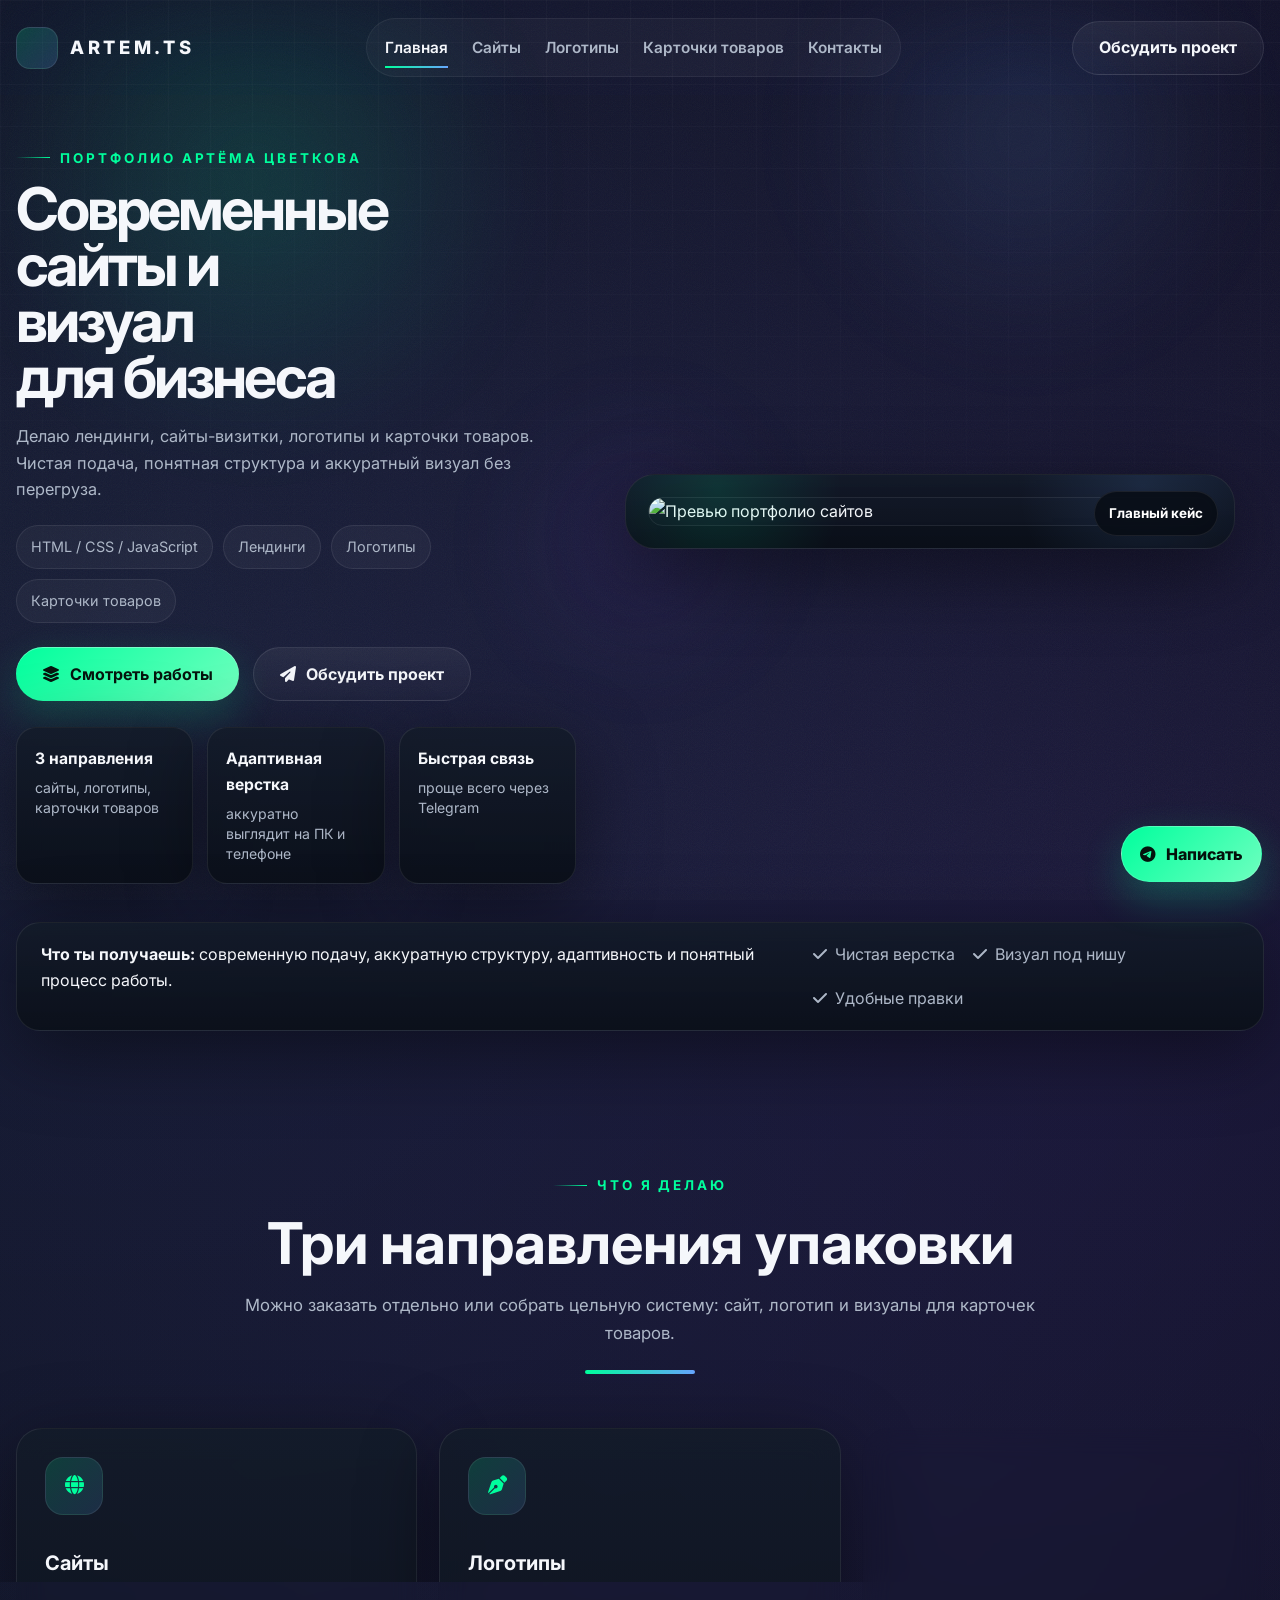
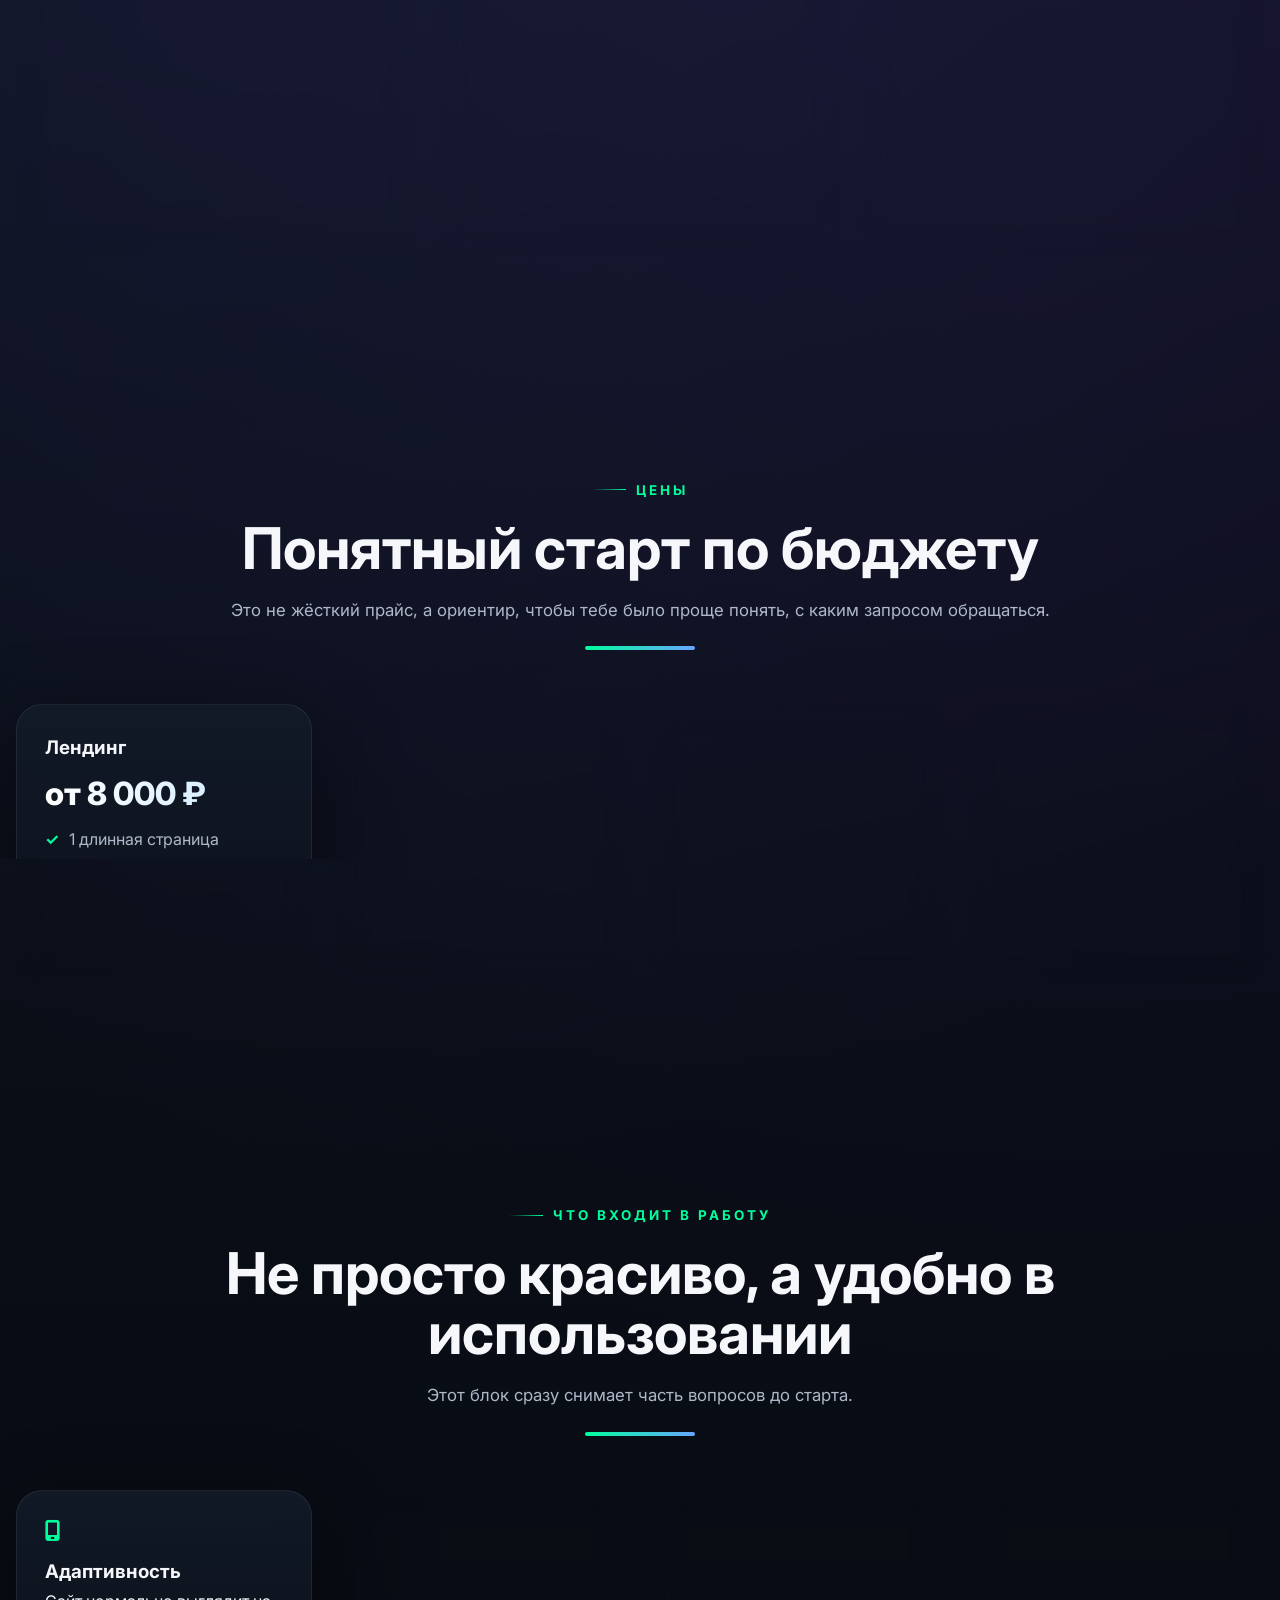
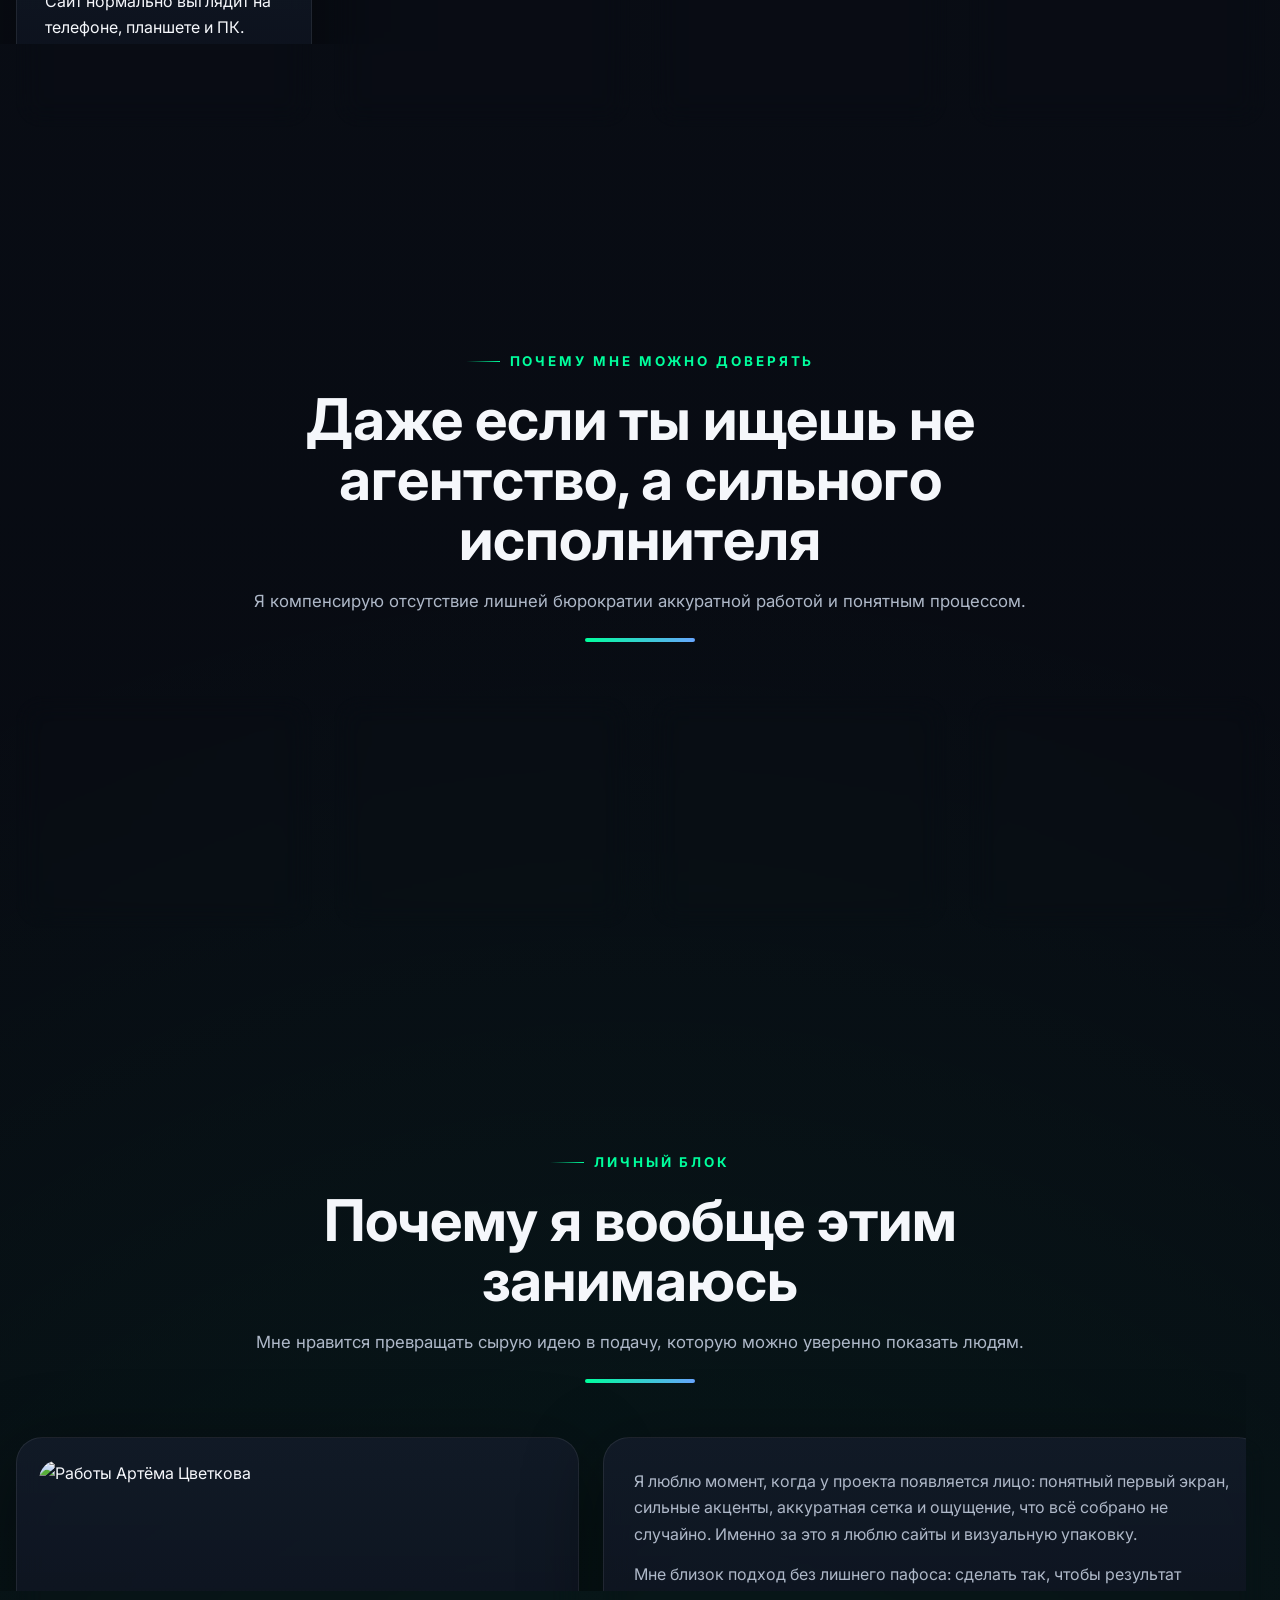
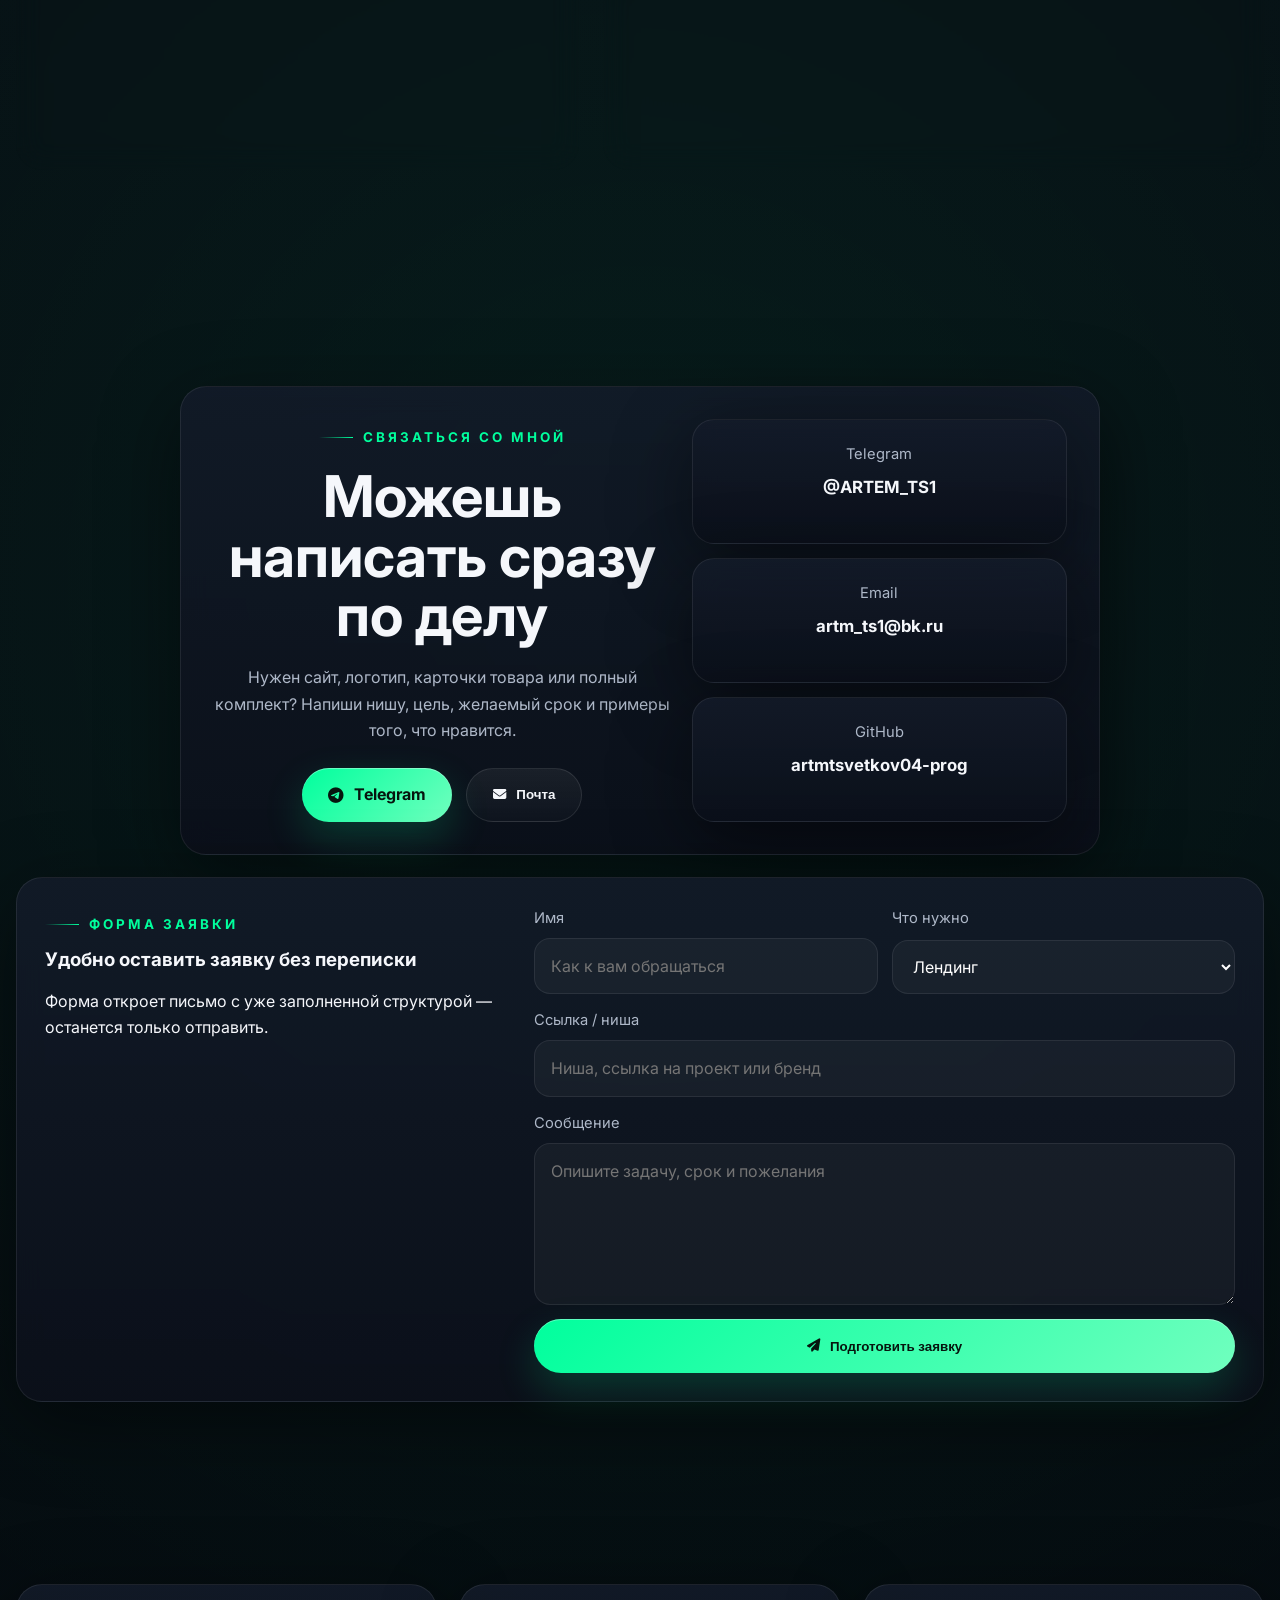
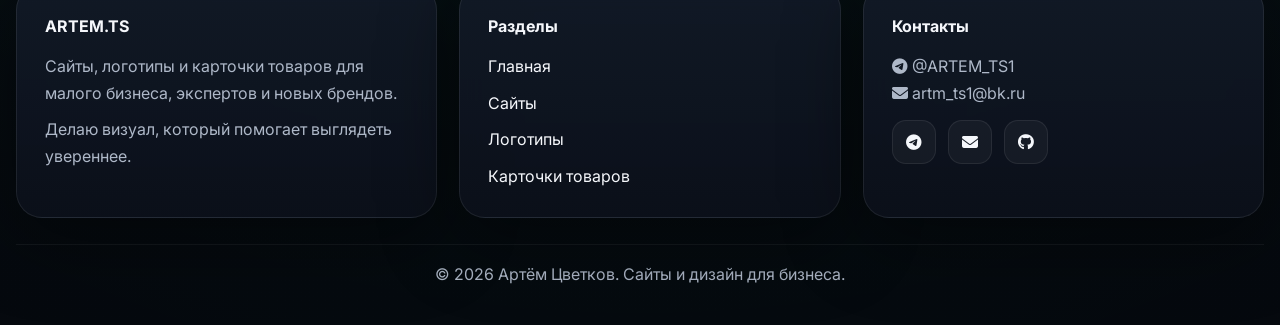
==== commit 00778578: "Add files via upload" ====
--- a/index.html
+++ b/index.html
@@ -1,369 +1,60 @@
-<!DOCTYPE html>
-<html lang="ru">
-<head>
-    <meta charset="UTF-8">
-    <meta name="viewport" content="width=device-width, initial-scale=1.0">
-    <title>ARTEM TS | Веб-разработчик и дизайнер</title>
-    <link rel="stylesheet" href="https://cdnjs.cloudflare.com/ajax/libs/font-awesome/6.4.0/css/all.min.css">
-    <link href="https://fonts.googleapis.com/css2?family=Inter:wght@400;500;600;700;800&display=swap" rel="stylesheet">
-    <link rel="stylesheet" href="style.css">
-</head>
-<body>
-    <div class="bg-grid"></div>
-    <div class="bg-glow"></div>
+<!DOCTYPE html><html lang="ru"><head><meta charset="UTF-8"><meta name="viewport" content="width=device-width, initial-scale=1.0"><title>ARTEM TS | Сайты и дизайн для бизнеса</title><meta name="description" content="Портфолио Артёма Цветкова: сайты, логотипы и карточки товаров для бизнеса. Современная подача, адаптивная верстка и понятный процесс работы.">
+  <meta property="og:title" content="ARTEM TS — сайты и дизайн для бизнеса">
+  <meta property="og:description" content="Лендинги, сайты-визитки, логотипы и карточки товаров с сильной подачей.">
+  <meta property="og:image" content="images/Photo.png">
+  <meta property="og:type" content="website">
+  <link rel="icon" type="image/svg+xml" href="favicon.svg"><link rel="stylesheet" href="https://cdnjs.cloudflare.com/ajax/libs/font-awesome/6.4.0/css/all.min.css"><link href="https://fonts.googleapis.com/css2?family=Inter:wght@400;500;600;700;800;900&display=swap" rel="stylesheet"><link rel="stylesheet" href="style.css"></head><body><div class="bg-grid"></div><div class="bg-glow"></div><div class="noise"></div>
+<a class="floating-contact" href="https://t.me/ARTEM_TS1" target="_blank" rel="noopener noreferrer" aria-label="Написать в Telegram"><i class="fab fa-telegram"></i><span>Написать</span></a>
+<header><div class="container header-container"><a class="logo" href="index.html"><span class="logo-mark"><i class="fas fa-sparkles"></i></span><span>ARTEM.TS</span></a><nav class="nav-links"><a href="index.html" class="active">Главная</a><a href="websites.html">Сайты</a><a href="logos.html">Логотипы</a><a href="product-cards.html">Карточки товаров</a><a href="#contact">Контакты</a></nav><div class="header-actions"><a href="#contact" class="btn btn-secondary">Обсудить проект</a><button class="mobile-menu-btn" aria-label="Открыть меню"><i class="fas fa-bars"></i></button></div></div></header><main>
 
-    <header id="header">
-        <div class="container header-container">
-            <a class="logo" href="index.html">ARTEM.TS</a>
-            <nav class="nav-links">
-                <a href="index.html" class="active">Главная</a>
-                <a href="websites.html">Сайты</a>
-                <a href="logos.html">Логотипы</a>
-                <a href="product-cards.html">Карточки товаров</a>
-                <a href="#contact">Контакты</a>
-            </nav>
-            <button class="mobile-menu-btn" aria-label="Открыть меню">
-                <i class="fas fa-bars"></i>
-            </button>
-        </div>
-    </header>
+<section class="hero hero-clean" id="home">
+  <div class="container hero-clean-grid">
+    <div class="hero-clean-copy">
+      <span class="kicker fade-in">Портфолио Артёма Цветкова</span>
+      <h1 class="hero-clean-title fade-in">Современные сайты и визуал<br>для бизнеса</h1>
+      <p class="hero-clean-text fade-in">Делаю лендинги, сайты-визитки, логотипы и карточки товаров. Чистая подача, понятная структура и аккуратный визуал без перегруза.</p>
 
-    <section class="hero" id="home">
-        <div class="container hero-content">
-            <span class="hero-subtitle fade-in">АРТЁМ ЦВЕТКОВ</span>
-            <h1 class="fade-in">Сайты и дизайн для бизнеса</h1>
-            <div class="location fade-in">
-                <i class="fas fa-laptop-code"></i> HTML / CSS / JavaScript • Лендинги • Логотипы • Карточки товаров
-            </div>
-            <div class="accent-line"></div>
-            <p class="hero-slogan fade-in">Помогаю малому бизнесу, экспертам и локальным брендам получить сильную упаковку: сайт, логотип и визуалы для продаж.</p>
-            <div class="rotating-text fade-in">
-                <span>Я — </span>
-                <span class="rotated" id="rotating-text"></span>
-            </div>
-            <p class="hero-description fade-in">Работаю в формате понятного фриланса: от обсуждения задачи до готового результата. Вы получаете чистую HTML-верстку, понятную структуру, адаптивность и визуал, который можно показывать клиентам уже сейчас.</p>
-            <div class="cta-buttons fade-in">
-                <a href="websites.html" class="btn btn-primary"><i class="fas fa-globe"></i> Смотреть сайты</a>
-                <a href="logos.html" class="btn btn-secondary"><i class="fas fa-pen-nib"></i> Смотреть дизайн</a>
-            </div>
-        </div>
-    </section>
+      <div class="hero-clean-tags fade-in">
+        <span class="tag">HTML / CSS / JavaScript</span>
+        <span class="tag">Лендинги</span>
+        <span class="tag">Логотипы</span>
+        <span class="tag">Карточки товаров</span>
+      </div>
 
-    <section class="about" id="about">
-        <div class="container">
-            <h2 class="section-title fade-in">Обо мне</h2>
-            <div class="accent-line"></div>
-            <div class="about-content">
-                <div class="about-text card fade-in">
-                    <p>Привет. Я Артём — начинающий фрилансер, который развивает сразу два направления: <strong>разработка сайтов</strong> и <strong>дизайн для упаковки бизнеса</strong>.</p>
-                    <p>Моя сильная сторона — делать не просто красиво, а понятно для клиента. Я собираю сайты-визитки и лендинги на HTML, CSS и JavaScript, а также создаю логотипы и карточки товаров, которые помогают бренду выглядеть сильнее и продавать увереннее.</p>
-                    <p>Мне важно, чтобы заказчик понимал весь процесс. Поэтому я работаю поэтапно: обсуждаем задачу, фиксируем структуру, собираем визуал, показываю промежуточный результат и довожу проект до аккуратной готовой версии.</p>
-                    <p>Сейчас я активно нарабатываю кейсы, поэтому даю хорошее соотношение цены и качества. Это удобно для малого бизнеса, экспертов, мастеров, студий, локальных брендов и продавцов маркетплейсов.</p>
-                </div>
-                <div class="skills-grid fade-in">
-                    <div class="skill-item card">
-                        <i class="fas fa-code"></i>
-                        <h3>Сайты</h3>
-                        <p>Сайты-визитки, лендинги, адаптивная HTML-верстка</p>
-                    </div>
-                    <div class="skill-item card">
-                        <i class="fas fa-palette"></i>
-                        <h3>Логотипы</h3>
-                        <p>Минималистичные и фирменные решения для бренда</p>
-                    </div>
-                    <div class="skill-item card">
-                        <i class="fas fa-box-open"></i>
-                        <h3>Карточки</h3>
-                        <p>Карточки товаров для маркетплейсов и соцсетей</p>
-                    </div>
-                    <div class="skill-item card">
-                        <i class="fas fa-mobile-alt"></i>
-                        <h3>Адаптивность</h3>
-                        <p>Сайты корректно выглядят на телефоне и на ПК</p>
-                    </div>
-                    <div class="skill-item card">
-                        <i class="fas fa-bolt"></i>
-                        <h3>Быстрый старт</h3>
-                        <p>Понятный процесс без сложной бюрократии</p>
-                    </div>
-                    <div class="skill-item card">
-                        <i class="fas fa-comments"></i>
-                        <h3>Связь</h3>
-                        <p>Показываю этапы работы и учитываю правки</p>
-                    </div>
-                </div>
-            </div>
+      <div class="hero-clean-actions fade-in">
+        <a href="#portfolio-directions" class="btn btn-primary"><i class="fas fa-layer-group"></i> Смотреть работы</a>
+        <a href="#contact" class="btn btn-secondary"><i class="fas fa-paper-plane"></i> Обсудить проект</a>
+      </div>
 
-            <div class="stats-grid fade-in">
-                <div class="stat-card card">
-                    <strong>3</strong>
-                    <span>направления услуг</span>
-                </div>
-                <div class="stat-card card">
-                    <strong>HTML</strong>
-                    <span>чистая ручная верстка</span>
-                </div>
-                <div class="stat-card card">
-                    <strong>7 дней</strong>
-                    <span>средний срок простого проекта</span>
-                </div>
-                <div class="stat-card card">
-                    <strong>1 исполнитель</strong>
-                    <span>без потери времени на команду</span>
-                </div>
-            </div>
-        </div>
-    </section>
+      <div class="hero-clean-stats fade-in">
+        <article class="hero-clean-stat card">
+          <strong>3 направления</strong>
+          <span>сайты, логотипы, карточки товаров</span>
+        </article>
+        <article class="hero-clean-stat card">
+          <strong>Адаптивная верстка</strong>
+          <span>аккуратно выглядит на ПК и телефоне</span>
+        </article>
+        <article class="hero-clean-stat card">
+          <strong>Быстрая связь</strong>
+          <span>проще всего через Telegram</span>
+        </article>
+      </div>
+    </div>
 
-    <section class="portfolio" id="directions">
-        <div class="container">
-            <h2 class="section-title fade-in">Основные направления</h2>
-            <div class="accent-line"></div>
-            <p class="section-subtitle fade-in">Я разделил услуги на отдельные страницы, чтобы клиенту было проще смотреть кейсы, цены и процесс работы по каждому направлению.</p>
+    <div class="hero-clean-visual fade-in">
+      <div class="hero-preview-card card">
+        <div class="hero-preview-badge">Главный кейс</div>
+        <img src="images/Photo.png" alt="Превью портфолио сайтов">
+      </div>
+    </div>
+  </div>
+</section>
 
-            <div class="category-grid">
-                <article class="showcase-card card fade-in">
-                    <div class="showcase-image">
-                        <img src="images/aura.jpg" alt="Пример сайта-визитки и лендинга">
-                    </div>
-                    <h3>Сайты</h3>
-                    <p>Сайты-визитки, лендинги и небольшие проекты на HTML. На отдельной странице собраны кейсы, этапы работы, цены и формат сотрудничества.</p>
-                    <div class="tag-row">
-                        <span class="tag">HTML</span>
-                        <span class="tag">Адаптивность</span>
-                        <span class="tag">Лендинги</span>
-                    </div>
-                    <div class="service-block">
-                        <a href="websites.html" class="btn btn-primary">Перейти к сайтам</a>
-                    </div>
-                </article>
-
-                <article class="showcase-card card fade-in">
-                    <div class="showcase-image">
-                        <img src="images/logo-showcase.png" alt="Примеры логотипов">
-                    </div>
-                    <h3>Логотипы</h3>
-                    <p>Создание логотипов для бизнеса и брендов: tech, fashion, coffee и другие ниши. На странице — примеры, подход к работе и тарифы.</p>
-                    <div class="tag-row">
-                        <span class="tag">Брендинг</span>
-                        <span class="tag">Минимализм</span>
-                        <span class="tag">Фирменный стиль</span>
-                    </div>
-                    <div class="service-block">
-                        <a href="logos.html" class="btn btn-primary">Перейти к логотипам</a>
-                    </div>
-                </article>
-
-                <article class="showcase-card card fade-in">
-                    <div class="showcase-image">
-                        <img src="images/product-massager-card.png" alt="Карточки товаров">
-                    </div>
-                    <h3>Карточки товаров</h3>
-                    <p>Карточки товаров для маркетплейсов, рекламы и соцсетей. Упор на структуру, читаемость, преимущества товара и продающую подачу.</p>
-                    <div class="tag-row">
-                        <span class="tag">Ozon / WB</span>
-                        <span class="tag">Инфографика</span>
-                        <span class="tag">Визуал</span>
-                    </div>
-                    <div class="service-block">
-                        <a href="product-cards.html" class="btn btn-primary">Перейти к карточкам</a>
-                    </div>
-                </article>
-
-                <article class="info-panel card fade-in">
-                    <h3>Почему такой формат удобен</h3>
-                    <p>На главной странице клиент быстро понимает, кто ты и чем занимаешься. А дальше переходит в нужное направление без перегруза лишней информацией.</p>
-                    <ul>
-                        <li>Отдельная страница под каждый тип услуги</li>
-                        <li>Удобно продвигать по ссылке в Instagram и Telegram</li>
-                        <li>Проще добавлять новые кейсы и менять цены</li>
-                        <li>Структура подходит под дальнейший рост портфолио</li>
-                    </ul>
-                </article>
-            </div>
-        </div>
-    </section>
-
-    <section class="process" id="process">
-        <div class="container">
-            <h2 class="section-title fade-in">Как я работаю</h2>
-            <div class="accent-line"></div>
-            <div class="process-steps">
-                <div class="process-step card fade-in">
-                    <div class="step-number">1</div>
-                    <h3>Бриф</h3>
-                    <p>Уточняем, что именно нужно: сайт, логотип или карточки товара. Разбираем нишу, цель и примеры, которые тебе нравятся.</p>
-                </div>
-                <div class="process-step card fade-in">
-                    <div class="step-number">2</div>
-                    <h3>Структура</h3>
-                    <p>Фиксируем наполнение проекта: блоки сайта, подачу логотипа или состав карточек. На этом этапе уже видно направление работы.</p>
-                </div>
-                <div class="process-step card fade-in">
-                    <div class="step-number">3</div>
-                    <h3>Реализация</h3>
-                    <p>Собираю визуал и показываю промежуточный результат. После согласования дорабатываю детали и проверяю аккуратность.</p>
-                </div>
-                <div class="process-step card fade-in">
-                    <div class="step-number">4</div>
-                    <h3>Финал</h3>
-                    <p>Передаю готовые материалы, даю инструкции по использованию и остаюсь на связи по небольшим вопросам после сдачи.</p>
-                </div>
-            </div>
-        </div>
-    </section>
-
-    <section class="services" id="services">
-        <div class="container">
-            <h2 class="section-title fade-in">Что можно заказать</h2>
-            <div class="accent-line"></div>
-            <p class="section-subtitle fade-in">Основные услуги я вынес в отдельные страницы, но здесь можно быстро понять, чем я полезен и в каком формате работаю.</p>
-
-            <div class="service-cards">
-                <article class="service-card card fade-in">
-                    <i class="fas fa-window-maximize"></i>
-                    <h3>Сайт-визитка</h3>
-                    <p>Небольшой многостраничный или одностраничный сайт для эксперта, мастера, студии, артиста или локального бизнеса.</p>
-                    <div class="service-note">Подходит, когда нужно красиво и понятно рассказать о себе, услугах и способе связи.</div>
-                </article>
-
-                <article class="service-card card fade-in">
-                    <i class="fas fa-signature"></i>
-                    <h3>Логотип</h3>
-                    <p>Минималистичный логотип для бизнеса, бренда одежды, кофейни, студии, digital-проекта и других направлений.</p>
-                    <div class="service-note">Подходит, если хочешь получить узнаваемый визуальный образ и аккуратную подачу на мокапах.</div>
-                </article>
-
-                <article class="service-card card fade-in">
-                    <i class="fas fa-image"></i>
-                    <h3>Карточки товаров</h3>
-                    <p>Слайды для маркетплейсов и соцсетей с упором на преимущества товара, структуру, читаемость и визуальный порядок.</p>
-                    <div class="service-note">Подходит продавцам, которым нужны аккуратные карточки под запуск товара или обновление визуала.</div>
-                </article>
-
-                <article class="service-card card fade-in">
-                    <i class="fas fa-layer-group"></i>
-                    <h3>Комбо-упаковка</h3>
-                    <p>Можно собрать набор: логотип + сайт-визитка, либо логотип + карточки товаров, чтобы бренд выглядел цельно.</p>
-                    <div class="service-note">Удобно для новых проектов, когда нужно сразу упаковать бизнес в одном стиле.</div>
-                </article>
-            </div>
-        </div>
-    </section>
-
-    <section class="testimonials" id="testimonials">
-        <div class="container">
-            <h2 class="section-title fade-in">Отзывы и место для ваших кейсов</h2>
-            <div class="accent-line"></div>
-            <p class="section-subtitle fade-in">Сейчас я активно собираю портфолио и первые отзывы. Поэтому для новых клиентов держу удобный вход по цене.</p>
-            <div class="testimonials-grid">
-                <div class="testimonial-item card fade-in" data-action="contact">
-                    <div class="testimonial-content">
-                        <p>«Здесь может быть кейс о том, как сайт помог презентовать услуги и собрать первые обращения.»</p>
-                    </div>
-                    <div class="testimonial-author">
-                        <h4>Ваш проект</h4>
-                        <p>Сайт-визитка или лендинг</p>
-                    </div>
-                </div>
-                <div class="testimonial-item card fade-in" data-action="contact">
-                    <div class="testimonial-content">
-                        <p>«Здесь может появиться отзыв о логотипе, который помог бренду выглядеть профессиональнее.»</p>
-                    </div>
-                    <div class="testimonial-author">
-                        <h4>Ваш бренд</h4>
-                        <p>Логотип / фирменная подача</p>
-                    </div>
-                </div>
-                <div class="testimonial-item card fade-in" data-action="contact">
-                    <div class="testimonial-content">
-                        <p>«Здесь может появиться отзыв о карточках товара, которые сделали подачу товара понятнее и чище.»</p>
-                    </div>
-                    <div class="testimonial-author">
-                        <h4>Ваш магазин</h4>
-                        <p>Карточки товара / инфографика</p>
-                    </div>
-                </div>
-            </div>
-        </div>
-    </section>
-
-    <section class="payment-guarantee" id="payment">
-        <div class="container">
-            <h2 class="section-title fade-in">Условия работы</h2>
-            <div class="accent-line"></div>
-            <div class="conditions-grid">
-                <div class="condition-card card fade-in">
-                    <div class="condition-icon"><i class="fas fa-handshake"></i></div>
-                    <h3>Понятный процесс</h3>
-                    <ul class="condition-list">
-                        <li>Сначала обсуждаем задачу и собираем вводные.</li>
-                        <li>Фиксируем формат, цену и срок.</li>
-                        <li>Показываю этап работы перед финальной сдачей.</li>
-                    </ul>
-                </div>
-                <div class="condition-card card fade-in">
-                    <div class="condition-icon"><i class="fas fa-shield-alt"></i></div>
-                    <h3>Поддержка после сдачи</h3>
-                    <ul class="condition-list">
-                        <li>Помогаю с базовыми вопросами по готовому проекту.</li>
-                        <li>По сайту подсказываю, как заменить контент и ссылки.</li>
-                        <li>По дизайну объясняю, где и как использовать материалы.</li>
-                    </ul>
-                </div>
-            </div>
-        </div>
-    </section>
-
-    <section class="contact" id="contact">
-        <div class="container">
-            <h2 class="section-title fade-in">Связаться со мной</h2>
-            <div class="accent-line"></div>
-            <p class="section-subtitle fade-in">Напиши, что тебе нужно: сайт, логотип, карточки товара или комплект услуг. Отвечу по срокам и стоимости.</p>
-            <div class="contact-cta card fade-in">
-                <h3><i class="fas fa-bolt"></i> Быстрее всего отвечаю в Telegram</h3>
-                <p>Можешь сразу написать нишу, что именно нужно, примеры и желаемый срок. Так я быстрее сориентирую по цене.</p>
-                <div class="cta-buttons">
-                    <a href="https://t.me/ARTEM_TS1" target="_blank" class="btn btn-primary"><i class="fab fa-telegram"></i> Telegram</a>
-                    <button class="btn btn-secondary email-btn"><i class="fas fa-envelope"></i> Почта</button>
-                </div>
-            </div>
-        </div>
-    </section>
-
-    <footer>
-        <div class="container">
-            <div class="footer-content">
-                <div class="footer-brand">
-                    <a class="logo" href="index.html">ARTEM.TS</a>
-                    <p>Сайты, логотипы и карточки товаров для малого бизнеса, экспертов и новых брендов.</p>
-                </div>
-                <div class="footer-nav">
-                    <h4>Разделы</h4>
-                    <div class="footer-nav-links">
-                        <a href="index.html">Главная</a>
-                        <a href="websites.html">Сайты</a>
-                        <a href="logos.html">Логотипы</a>
-                        <a href="product-cards.html">Карточки товаров</a>
-                    </div>
-                </div>
-                <div class="footer-contact">
-                    <h4>Контакты</h4>
-                    <p><i class="fab fa-telegram"></i> @ARTEM_TS1</p>
-                    <p><i class="fas fa-envelope"></i> artm_ts1@bk.ru</p>
-                    <div class="footer-social">
-                        <a href="https://t.me/ARTEM_TS1" target="_blank" class="social-icon"><i class="fab fa-telegram"></i></a>
-                        <a href="mailto:artm_ts1@bk.ru" class="social-icon"><i class="fas fa-envelope"></i></a>
-                        <a href="https://github.com/artmtsvetkov04-prog" target="_blank" class="social-icon"><i class="fab fa-github"></i></a>
-                    </div>
-                </div>
-            </div>
-            <div class="footer-bottom">
-                <p>© <span id="current-year"></span> Артём Цветков. Сайты и дизайн для бизнеса.</p>
-            </div>
-        </div>
-    </footer>
-
-    <script src="script.js"></script>
-</body>
-</html>
+<section class="trust-strip"><div class="container"><div class="trust-strip-inner card fade-in"><div><strong>Что ты получаешь:</strong> современную подачу, аккуратную структуру, адаптивность и понятный процесс работы.</div><div class="trust-items"><span><i class="fas fa-check"></i> Чистая верстка</span><span><i class="fas fa-check"></i> Визуал под нишу</span><span><i class="fas fa-check"></i> Удобные правки</span></div></div></div></section>
+<section id="portfolio-directions"><div class="container"><div class="section-head"><span class="kicker fade-in">Что я делаю</span><h2 class="section-title fade-in">Три направления упаковки</h2><p class="section-subtitle fade-in">Можно заказать отдельно или собрать цельную систему: сайт, логотип и визуалы для карточек товаров.</p><div class="accent-line"></div></div><div class="direction-grid"><article class="direction-card card fade-in"><div class="direction-icon"><i class="fas fa-globe"></i></div><h3>Сайты</h3><p>Лендинги и сайты-визитки с современным первым экраном, понятной структурой и адаптивной версткой.</p><ul class="direction-list"><li>HTML / CSS / JavaScript</li><li>Под ключ или по готовому ТЗ</li><li>Ссылки на реальные проекты</li></ul><a href="websites.html" class="direction-link">Перейти к сайтам <i class="fas fa-arrow-right"></i></a></article><article class="direction-card card fade-in"><div class="direction-icon"><i class="fas fa-pen-nib"></i></div><h3>Логотипы</h3><p>Логотипы для брендов и малого бизнеса: от clean digital до более характерной нишевой подачи.</p><ul class="direction-list"><li>Подбор направления под нишу</li><li>Современная подача</li><li>Удобно сочетать с сайтом</li></ul><a href="logos.html" class="direction-link">Посмотреть логотипы <i class="fas fa-arrow-right"></i></a></article><article class="direction-card card fade-in"><div class="direction-icon"><i class="fas fa-box-open"></i></div><h3>Карточки товаров</h3><p>Инфографика для WB, Ozon и рекламы: структура, акценты на преимуществах и несколько слайдов.</p><ul class="direction-list"><li>Слайды под преимущества</li><li>Подача под маркетплейсы</li><li>Улучшение восприятия товара</li></ul><a href="product-cards.html" class="direction-link">Открыть карточки <i class="fas fa-arrow-right"></i></a></article></div></div></section>
+<section class="pricing-section"><div class="container"><div class="section-head"><span class="kicker fade-in">Цены</span><h2 class="section-title fade-in">Понятный старт по бюджету</h2><p class="section-subtitle fade-in">Это не жёсткий прайс, а ориентир, чтобы тебе было проще понять, с каким запросом обращаться.</p><div class="accent-line"></div></div><div class="pricing-grid"><article class="pricing-card card fade-in"><h3>Лендинг</h3><div class="price">от 8 000 ₽</div><ul class="pricing-features"><li>1 длинная страница</li><li>Адаптивность</li><li>Базовые анимации</li></ul></article><article class="pricing-card card fade-in pricing-popular"><div class="popular-badge">Чаще выбирают</div><h3>Сайт-визитка</h3><div class="price">от 12 000 ₽</div><ul class="pricing-features"><li>Несколько смысловых блоков</li><li>Контакты и CTA</li><li>Сильнее подача бренда</li></ul></article><article class="pricing-card card fade-in"><h3>Логотип</h3><div class="price">от 3 500 ₽</div><ul class="pricing-features"><li>Направление под нишу</li><li>Чистая подача</li><li>Файлы для использования</li></ul></article><article class="pricing-card card fade-in"><h3>Карточки товара</h3><div class="price">от 2 500 ₽</div><ul class="pricing-features"><li>Слайды под преимущества</li><li>Инфографика</li><li>Подача под маркетплейсы</li></ul></article></div></div></section>
+<section class="included-section"><div class="container"><div class="section-head"><span class="kicker fade-in">Что входит в работу</span><h2 class="section-title fade-in">Не просто красиво, а удобно в использовании</h2><p class="section-subtitle fade-in">Этот блок сразу снимает часть вопросов до старта.</p><div class="accent-line"></div></div><div class="included-grid"><article class="included-card card fade-in"><i class="fas fa-mobile-screen"></i><h3>Адаптивность</h3><p>Сайт нормально выглядит на телефоне, планшете и ПК.</p></article><article class="included-card card fade-in"><i class="fas fa-magnifying-glass"></i><h3>Базовая SEO-структура</h3><p>Title, description, понятные заголовки и чистая структура страницы.</p></article><article class="included-card card fade-in"><i class="fas fa-link"></i><h3>Подключение ссылок</h3><p>Кнопки, переходы, внешние ссылки на проекты и контакты.</p></article><article class="included-card card fade-in"><i class="fas fa-pen-ruler"></i><h3>Правки и финальная передача</h3><p>Доработки по согласованию и аккуратная передача результата.</p></article></div></div></section>
+<section class="why-trust-section"><div class="container"><div class="section-head"><span class="kicker fade-in">Почему мне можно доверять</span><h2 class="section-title fade-in">Даже если ты ищешь не агентство, а сильного исполнителя</h2><p class="section-subtitle fade-in">Я компенсирую отсутствие лишней бюрократии аккуратной работой и понятным процессом.</p><div class="accent-line"></div></div><div class="trust-grid"><article class="trust-card card fade-in"><i class="fas fa-check-circle"></i><h3>Аккуратная работа</h3><p>Слежу за отступами, логикой блоков и тем, как проект считывается целиком.</p></article><article class="trust-card card fade-in"><i class="fas fa-bolt"></i><h3>Быстрый отклик</h3><p>Не люблю тянуть коммуникацию. Быстро отвечаю и двигаю проект по этапам.</p></article><article class="trust-card card fade-in"><i class="fas fa-repeat"></i><h3>Возможность доработок</h3><p>Проект не бросается на полпути — его можно довести до более сильной версии.</p></article><article class="trust-card card fade-in"><i class="fas fa-bullseye"></i><h3>Работа под задачу</h3><p>Собираю решение под конкретную нишу, а не вставляю одну и ту же форму всем подряд.</p></article></div></div></section>
+<section id="about"><div class="container"><div class="section-head"><span class="kicker fade-in">Личный блок</span><h2 class="section-title fade-in">Почему я вообще этим занимаюсь</h2><p class="section-subtitle fade-in">Мне нравится превращать сырую идею в подачу, которую можно уверенно показать людям.</p><div class="accent-line"></div></div><div class="personal-grid"><div class="personal-photo card fade-in"><img src="images/Photo.png" alt="Работы Артёма Цветкова"></div><article class="about-copy card fade-in"><p>Я люблю момент, когда у проекта появляется лицо: понятный первый экран, сильные акценты, аккуратная сетка и ощущение, что всё собрано не случайно. Именно за это я люблю сайты и визуальную упаковку.</p><p>Мне близок подход без лишнего пафоса: сделать так, чтобы результат действительно работал на восприятие бизнеса, а не просто выглядел “модно”.</p><p class="personal-quote">Хочу, чтобы мои проекты выглядели так, будто их можно с уверенностью показать уже сегодня — без ощущения “сырости”.</p></article></div></div></section>
+<section id="contact"><div class="container"><div class="contact-box contact-box-upgraded card fade-in"><div class="contact-copy"><span class="kicker">Связаться со мной</span><h2 class="section-title">Можешь написать сразу по делу</h2><p>Нужен сайт, логотип, карточки товара или полный комплект? Напиши нишу, цель, желаемый срок и примеры того, что нравится.</p><div class="contact-inline"><a href="https://t.me/ARTEM_TS1" target="_blank" class="btn btn-primary"><i class="fab fa-telegram"></i> Telegram</a><button class="btn btn-secondary email-btn"><i class="fas fa-envelope"></i> Почта</button></div></div><div class="contact-side"><div class="contact-detail card"><span>Telegram</span><strong>@ARTEM_TS1</strong></div><div class="contact-detail card"><span>Email</span><strong>artm_ts1@bk.ru</strong></div><div class="contact-detail card"><span>GitHub</span><strong>artmtsvetkov04-prog</strong></div></div></div><div class="lead-form-wrap card fade-in"><div class="lead-form-copy"><span class="kicker">Форма заявки</span><h3>Удобно оставить заявку без переписки</h3><p>Форма откроет письмо с уже заполненной структурой — останется только отправить.</p></div><form class="lead-form" data-mail-form><div class="form-grid"><label><span>Имя</span><input type="text" name="name" placeholder="Как к вам обращаться"></label><label><span>Что нужно</span><select name="service"><option>Лендинг</option><option>Сайт-визитка</option><option>Логотип</option><option>Карточки товаров</option><option>Комплект услуг</option></select></label></div><label><span>Ссылка / ниша</span><input type="text" name="niche" placeholder="Ниша, ссылка на проект или бренд"></label><label><span>Сообщение</span><textarea name="message" rows="5" placeholder="Опишите задачу, срок и пожелания"></textarea></label><button type="submit" class="btn btn-primary"><i class="fas fa-paper-plane"></i> Подготовить заявку</button></form></div></div></section></main><footer><div class="container"><div class="footer-grid"><div class="footer-box card"><h4>ARTEM.TS</h4><p>Сайты, логотипы и карточки товаров для малого бизнеса, экспертов и новых брендов.</p><p class="footer-slogan">Делаю визуал, который помогает выглядеть увереннее.</p></div><div class="footer-box card"><h4>Разделы</h4><div class="footer-links"><a href="index.html">Главная</a><a href="websites.html">Сайты</a><a href="logos.html">Логотипы</a><a href="product-cards.html">Карточки товаров</a></div></div><div class="footer-box card"><h4>Контакты</h4><p><i class="fab fa-telegram"></i> @ARTEM_TS1</p><p><i class="fas fa-envelope"></i> artm_ts1@bk.ru</p><div class="footer-social"><a href="https://t.me/ARTEM_TS1" target="_blank" class="social-icon"><i class="fab fa-telegram"></i></a><a href="mailto:artm_ts1@bk.ru" class="social-icon"><i class="fas fa-envelope"></i></a><a href="https://github.com/artmtsvetkov04-prog" target="_blank" class="social-icon"><i class="fab fa-github"></i></a></div></div></div><div class="footer-bottom">© <span id="current-year"></span> Артём Цветков. Сайты и дизайн для бизнеса.</div></div></footer><script src="script.js"></script></body></html>
--- a/style.css
+++ b/style.css
@@ -1,857 +1,351 @@
-:root {
-    --bg-dark: #0f0f0f;
-    --bg-card: #171717;
-    --bg-soft: #111827;
-    --accent: #00ff9d;
-    --accent-secondary: #7c3aed;
-    --accent-warm: #f5c35b;
-    --text-primary: #ffffff;
-    --text-secondary: #b7b7b7;
-    --border-light: #2a2a2a;
-    --shadow: 0 10px 30px rgba(0, 0, 0, 0.45);
-    --radius: 20px;
-    --container: 1280px;
-}
-
-* {
-    margin: 0;
-    padding: 0;
-    box-sizing: border-box;
-}
-
-html {
-    scroll-behavior: smooth;
-}
-
-body {
-    font-family: 'Inter', sans-serif;
-    background: var(--bg-dark);
-    color: var(--text-primary);
-    line-height: 1.65;
-    overflow-x: hidden;
-    position: relative;
-}
-
-body.menu-open {
-    overflow: hidden;
-}
-
-a {
-    color: inherit;
-}
-
-img {
-    display: block;
-    max-width: 100%;
-}
-
-.bg-grid,
-.bg-glow {
-    position: fixed;
-    inset: 0;
-    pointer-events: none;
-}
-
-.bg-grid {
-    background-image:
-        linear-gradient(rgba(0, 255, 157, 0.03) 1px, transparent 1px),
-        linear-gradient(90deg, rgba(0, 255, 157, 0.03) 1px, transparent 1px);
-    background-size: 48px 48px;
-    z-index: -2;
-}
-
-.bg-glow {
-    width: 900px;
-    height: 900px;
-    margin: auto;
-    background: radial-gradient(circle, rgba(0, 255, 157, 0.12) 0%, transparent 72%);
-    filter: blur(70px);
-    z-index: -1;
-}
-
-.container {
-    width: min(var(--container), calc(100% - 40px));
-    margin: 0 auto;
-}
-
-.card {
-    background: var(--bg-card);
-    border: 1px solid var(--border-light);
-    border-radius: var(--radius);
-    box-shadow: var(--shadow);
-}
-
-header {
-    position: sticky;
-    top: 0;
-    z-index: 1000;
-    padding: 18px 0;
-    transition: 0.3s ease;
-}
-
-header.scrolled {
-    background: rgba(15, 15, 15, 0.92);
-    backdrop-filter: blur(12px);
-    border-bottom: 1px solid rgba(0, 255, 157, 0.25);
-    padding: 12px 0;
-}
-
-.header-container {
-    display: flex;
-    align-items: center;
-    justify-content: space-between;
-    gap: 20px;
-}
-
-.logo {
-    font-size: 1.9rem;
-    font-weight: 800;
-    color: var(--accent);
-    letter-spacing: 2px;
-    text-transform: uppercase;
-    text-decoration: none;
-}
-
-.nav-links {
-    display: flex;
-    align-items: center;
-    gap: 26px;
-}
-
-.nav-links a {
-    text-decoration: none;
-    color: var(--text-primary);
-    font-weight: 500;
-    position: relative;
-    padding-bottom: 4px;
-}
-
-.nav-links a::after {
-    content: '';
-    position: absolute;
-    left: 0;
-    bottom: 0;
-    width: 0;
-    height: 2px;
-    background: var(--accent);
-    transition: width 0.3s ease;
-}
-
-.nav-links a:hover,
-.nav-links a.active {
-    color: var(--accent);
-}
-
-.nav-links a:hover::after,
-.nav-links a.active::after {
-    width: 100%;
-}
-
-.mobile-menu-btn {
-    display: none;
-    border: none;
-    background: transparent;
-    color: #fff;
-    font-size: 1.7rem;
-    cursor: pointer;
-}
-
-.page-hero,
-.hero {
-    min-height: 78vh;
-    display: flex;
-    align-items: center;
-    padding: 90px 0 60px;
-}
-
-.hero-content,
-.page-hero-content {
-    max-width: 980px;
-    margin: 0 auto;
-    text-align: center;
-}
-
-.hero-subtitle,
-.page-kicker {
-    display: inline-block;
-    color: var(--accent);
-    text-transform: uppercase;
-    letter-spacing: 3px;
-    font-size: 0.95rem;
-    margin-bottom: 12px;
-}
-
-.hero h1,
-.page-hero h1 {
-    font-size: clamp(2.8rem, 7vw, 5.2rem);
-    line-height: 1.05;
-    margin-bottom: 20px;
-    font-weight: 800;
-}
-
-.location,
-.page-hero p,
-.hero-description,
-.hero-slogan {
-    color: var(--text-secondary);
-}
-
-.accent-line {
-    width: 100px;
-    height: 4px;
-    margin: 24px auto 30px;
-    border-radius: 999px;
-    background: var(--accent);
-}
-
-.hero-slogan {
-    font-size: 1.2rem;
-    max-width: 850px;
-    margin: 0 auto 18px;
-}
-
-.hero-description,
-.page-hero p {
-    font-size: 1.05rem;
-    max-width: 820px;
-    margin: 0 auto 34px;
-}
-
-.rotating-text {
-    font-size: 1.5rem;
-    font-weight: 600;
-    margin-bottom: 22px;
-}
-
-.rotating-text .rotated {
-    color: var(--accent);
-    border-right: 3px solid var(--accent);
-    padding-right: 4px;
-    animation: blink 0.8s infinite;
-}
-
-@keyframes blink {
-    0%,100% { border-color: transparent; }
-    50% { border-color: var(--accent); }
-}
-
-.cta-buttons {
-    display: flex;
-    justify-content: center;
-    flex-wrap: wrap;
-    gap: 18px;
-}
-
-.btn {
-    border: none;
-    text-decoration: none;
-    border-radius: 999px;
-    padding: 15px 32px;
-    font-weight: 600;
-    display: inline-flex;
-    align-items: center;
-    justify-content: center;
-    gap: 10px;
-    cursor: pointer;
-    transition: 0.3s ease;
-}
-
-.btn:hover {
-    transform: translateY(-3px);
-}
-
-.btn-primary {
-    background: var(--accent);
-    color: #08130f;
-}
-
-.btn-secondary {
-    background: transparent;
-    border: 2px solid var(--accent);
-    color: var(--text-primary);
-}
-
-.btn-ghost {
-    background: rgba(255,255,255,0.04);
-    border: 1px solid var(--border-light);
-    color: var(--text-primary);
-}
-
-section {
-    padding: 95px 0;
-}
-
-.section-title {
-    font-size: clamp(2rem, 4vw, 3rem);
-    text-align: center;
-    margin-bottom: 16px;
-}
-
-.section-subtitle {
+:root{
+  --bg:#070b12;
+  --bg-soft:#0d1320;
+  --bg-card:rgba(14,20,32,.78);
+  --text:#f5f7fb;
+  --muted:#aeb8c8;
+  --accent:#00ff9d;
+  --accent-2:#67a6ff;
+  --accent-3:#7c3aed;
+  --shadow:0 20px 80px rgba(0,0,0,.45);
+  --radius:26px;
+  --container:1280px;
+}
+*{margin:0;padding:0;box-sizing:border-box} html{scroll-behavior:smooth}
+body{font-family:'Inter',sans-serif;color:var(--text);background:radial-gradient(circle at 10% 10%, rgba(103,166,255,.12), transparent 35%),radial-gradient(circle at 85% 15%, rgba(124,58,237,.14), transparent 34%),radial-gradient(circle at 50% 80%, rgba(0,255,157,.08), transparent 30%),linear-gradient(180deg, #05070d 0%, #090d15 40%, #05070d 100%);line-height:1.65;overflow-x:hidden}
+body.menu-open{overflow:hidden} a{color:inherit;text-decoration:none} img{display:block;max-width:100%}
+.bg-grid,.bg-glow,.noise{position:fixed;inset:0;pointer-events:none;z-index:-3}
+.bg-grid{background-image:linear-gradient(rgba(255,255,255,.03) 1px, transparent 1px),linear-gradient(90deg, rgba(255,255,255,.03) 1px, transparent 1px);background-size:42px 42px;mask-image:linear-gradient(180deg, rgba(255,255,255,.8), transparent 85%)}
+.bg-glow{background:radial-gradient(circle at 20% 20%, rgba(0,255,157,.14), transparent 22%),radial-gradient(circle at 80% 15%, rgba(103,166,255,.12), transparent 18%),radial-gradient(circle at 50% 60%, rgba(124,58,237,.10), transparent 18%);filter:blur(40px)}
+.noise{opacity:.05;background-image:url("data:image/svg+xml,%3Csvg xmlns='http://www.w3.org/2000/svg' width='180' height='180' viewBox='0 0 180 180'%3E%3Cfilter id='n'%3E%3CfeTurbulence type='fractalNoise' baseFrequency='.95' numOctaves='2' stitchTiles='stitch'/%3E%3C/filter%3E%3Crect width='180' height='180' filter='url(%23n)' opacity='.9'/%3E%3C/svg%3E")}
+.container{width:min(var(--container), calc(100% - 32px)); margin:0 auto} section{padding:108px 0; position:relative}
+.card{background:linear-gradient(180deg, rgba(19,27,41,.88), rgba(11,16,26,.96));border:1px solid rgba(255,255,255,.08);border-radius:var(--radius);box-shadow:var(--shadow);backdrop-filter:blur(14px)}
+.kicker{display:inline-flex;align-items:center;gap:10px;color:var(--accent);letter-spacing:.22em;text-transform:uppercase;font-size:.84rem;font-weight:700}.kicker::before{content:'';width:34px;height:1px;background:linear-gradient(90deg, transparent, var(--accent))}
+.section-head{max-width:860px;margin:0 auto 54px;text-align:center}.section-title{font-size:clamp(2rem,5vw,3.6rem);line-height:1.04;margin:18px 0}.section-subtitle{color:var(--muted);font-size:1.05rem}.accent-line{width:110px;height:4px;border-radius:999px;margin:22px auto 0;background:linear-gradient(90deg, var(--accent), var(--accent-2))}
+header{position:sticky;top:0;z-index:1000;padding:18px 0;transition:.35s ease;backdrop-filter:saturate(110%)} header.scrolled{background:rgba(8,12,20,.72);border-bottom:1px solid rgba(255,255,255,.06);box-shadow:0 8px 40px rgba(0,0,0,.18)}
+.header-container{display:flex;align-items:center;justify-content:space-between;gap:16px}.logo{display:inline-flex;align-items:center;gap:12px;font-weight:800;font-size:1.15rem;letter-spacing:.2em;color:var(--text);text-transform:uppercase}.logo-mark{width:42px;height:42px;border-radius:14px;display:grid;place-items:center;background:linear-gradient(135deg, rgba(0,255,157,.18), rgba(103,166,255,.18));border:1px solid rgba(255,255,255,.10);color:var(--accent)}
+.nav-links{display:flex;align-items:center;gap:24px;padding:10px 18px;border-radius:999px;background:rgba(255,255,255,.03);border:1px solid rgba(255,255,255,.06)} .nav-links a{position:relative;color:var(--muted);font-weight:600;font-size:.96rem;padding:6px 0}.nav-links a::after{content:'';position:absolute;left:0;bottom:-2px;width:0;height:2px;background:linear-gradient(90deg, var(--accent), var(--accent-2));transition:.3s}.nav-links a:hover,.nav-links a.active{color:var(--text)}.nav-links a:hover::after,.nav-links a.active::after{width:100%}
+.header-actions{display:flex;align-items:center;gap:12px}.mobile-menu-btn{display:none;border:none;background:rgba(255,255,255,.04);color:#fff;width:48px;height:48px;border-radius:14px;cursor:pointer;border:1px solid rgba(255,255,255,.08)}
+.btn{display:inline-flex;align-items:center;justify-content:center;gap:10px;min-height:54px;padding:0 26px;border-radius:999px;font-weight:700;border:none;cursor:pointer;transition:.28s ease;position:relative;overflow:hidden}.btn::before{content:'';position:absolute;inset:0;background:linear-gradient(120deg, transparent, rgba(255,255,255,.18), transparent);transform:translateX(-140%);transition:.55s}.btn:hover::before{transform:translateX(140%)}.btn:hover{transform:translateY(-3px)}.btn-primary{background:linear-gradient(135deg, var(--accent), #70ffbe);color:#06150e;box-shadow:0 16px 40px rgba(0,255,157,.18), inset 0 1px 0 rgba(255,255,255,.35)}.btn-secondary{color:var(--text);background:linear-gradient(180deg, rgba(255,255,255,.06), rgba(255,255,255,.02));border:1px solid rgba(255,255,255,.1)}
+.hero{padding:58px 0 36px;min-height:calc(100vh - 80px);display:flex;align-items:center}.hero-grid{display:grid;grid-template-columns:1.08fr .92fr;gap:28px;align-items:center}.hero h1{font-size:clamp(2.8rem, 4.6vw, 5rem);line-height:.95;letter-spacing:-.05em;margin:12px 0 18px;max-width:8.8ch}.hero-gradient{background:linear-gradient(90deg, #fff 0%, #dcecff 35%, #72ffc0 100%);-webkit-background-clip:text;background-clip:text;color:transparent}.hero-subline{max-width:560px;color:var(--muted);font-size:1.02rem;margin-bottom:12px}
+.hero-chip-row,.tag-row,.quick-metrics{display:flex;gap:10px;flex-wrap:wrap}.chip,.tag,.metric-chip{padding:9px 14px;border-radius:999px;background:rgba(255,255,255,.04);border:1px solid rgba(255,255,255,.08);color:var(--muted);font-size:.9rem}.quick-metrics{margin:22px 0 28px}.hero-actions{display:flex;gap:14px;flex-wrap:wrap;margin-top:26px}
+.hero-visual{position:relative;min-height:620px;isolation:isolate}.visual-panel{position:absolute;inset:0;border-radius:34px;background:linear-gradient(180deg, rgba(255,255,255,.05), rgba(255,255,255,.015));border:1px solid rgba(255,255,255,.08);overflow:hidden}.visual-panel::before{content:'';position:absolute;inset:auto -15% -35% -15%;height:55%;background:radial-gradient(circle at center, rgba(0,255,157,.16), transparent 60%);filter:blur(40px)}
+.hero-shot{position:absolute;border-radius:26px;overflow:hidden;border:1px solid rgba(255,255,255,.09);box-shadow:0 28px 80px rgba(0,0,0,.34);transition:transform .35s ease, box-shadow .35s ease}.hero-shot img{width:100%;height:100%;object-fit:cover}.hero-shot:hover{transform:translateY(-6px) scale(1.015);box-shadow:0 34px 90px rgba(0,0,0,.45)}.shot-main{left:7%;top:9%;width:62%;height:50%}.shot-top{right:7%;top:10%;width:34%;height:26%}.shot-bottom{right:7%;bottom:12%;width:34%;height:26%}.shot-wide{left:18%;bottom:8%;width:48%;height:22%}
+.floating-badge{position:absolute;padding:14px 18px;border-radius:18px;backdrop-filter:blur(12px);background:rgba(9,13,20,.82);border:1px solid rgba(255,255,255,.08);box-shadow:var(--shadow)}.badge-1{left:3%;top:55%}.badge-2{right:3%;top:40%}.floating-badge strong{display:block;font-size:1.05rem}.floating-badge span{color:var(--muted);font-size:.9rem}
+.bento{display:grid;grid-template-columns:1.1fr .9fr .9fr;gap:22px}.bento-card,.about-copy,.highlight-card,.stat-card,.direction-card,.process-step,.service-card,.showcase-card,.list-card,.pricing-card,.testimonial-item,.contact-box,.footer-box{padding:28px}.bento-card h3,.direction-card h3,.process-step h3,.showcase-card h3,.service-card h3,.list-card h3{font-size:1.25rem;margin:14px 0 10px}.bento-card p,.about-copy p,.highlight-card p,.process-step p,.service-card p,.showcase-card p,.list-card li,.pricing-card p,.testimonial-item p,.contact-box p,.footer-box p{color:var(--muted)}.bento-card i,.service-card i{font-size:1.9rem;color:var(--accent)}
+.about-grid{display:grid;grid-template-columns:1.05fr .95fr;gap:24px;align-items:start}.highlight-stack{display:grid;gap:18px}.highlight-card strong{display:block;font-size:1.12rem;margin-bottom:8px}.about-copy p + p{margin-top:14px}
+.stats-grid{display:grid;grid-template-columns:repeat(4,1fr);gap:18px;margin-top:18px}.stat-card{text-align:center}.stat-card strong{display:block;font-size:2.1rem;line-height:1;margin-bottom:8px;background:linear-gradient(90deg, var(--accent), var(--accent-2));-webkit-background-clip:text;background-clip:text;color:transparent}.stat-card span{color:var(--muted)}
+.directions-grid{display:grid;grid-template-columns:repeat(3,1fr);gap:22px}.direction-card{display:flex;flex-direction:column}.direction-thumb{position:relative;aspect-ratio:16/10;overflow:hidden;border-radius:20px;margin-bottom:20px}.direction-thumb img{width:100%;height:100%;object-fit:cover;transition:transform .45s ease, filter .45s ease}.direction-card:hover img{transform:scale(1.05);filter:saturate(1.08)}.direction-card p{margin-bottom:16px}.direction-card .btn{margin-top:auto}
+.process-grid{display:grid;grid-template-columns:repeat(4,1fr);gap:18px}.step-number{width:58px;height:58px;border-radius:18px;display:grid;place-items:center;background:linear-gradient(135deg, rgba(0,255,157,.18), rgba(103,166,255,.18));border:1px solid rgba(255,255,255,.08);color:var(--accent);font-size:1.4rem;font-weight:800;margin-bottom:18px}
+.service-grid{display:grid;grid-template-columns:repeat(4,1fr);gap:18px}.service-note{margin-top:16px;padding:14px 16px;border-radius:16px;background:rgba(255,255,255,.04);border:1px solid rgba(255,255,255,.06);color:var(--muted)}
+.showcase-grid{display:grid;grid-template-columns:repeat(2,1fr);gap:22px}.showcase-card{overflow:hidden}.showcase-image{aspect-ratio:16/10;overflow:hidden;border-radius:22px;margin-bottom:18px;border:1px solid rgba(255,255,255,.08);background:#101620}.showcase-image a{display:block;width:100%;height:100%;cursor:pointer}.showcase-image img{width:100%;height:100%;object-fit:cover;transition:transform .45s ease}.showcase-card:hover .showcase-image img{transform:scale(1.045)}.project-link{color:#f3f7ff;text-decoration:none;transition:color .2s ease}.project-link:hover{color:var(--accent-2)}.showcase-meta{display:flex;justify-content:space-between;gap:14px;margin:14px 0;color:var(--muted);font-size:.92rem}.filename{display:inline-flex;align-items:center;gap:8px;padding:8px 12px;border-radius:12px;background:rgba(255,255,255,.04);border:1px solid rgba(255,255,255,.08);color:#dfe8f7;font-family:ui-monospace, SFMono-Regular, Menlo, Monaco, monospace;font-size:.84rem;overflow-wrap:anywhere}.project-result{margin-top:18px;padding:16px 18px;border-radius:18px;background:linear-gradient(180deg, rgba(0,255,157,.08), rgba(0,255,157,.03));border:1px solid rgba(0,255,157,.16)}.project-result h4{margin-bottom:8px;color:#dfffea}
+.split-grid{display:grid;grid-template-columns:1fr 1fr;gap:22px}.list-card ul{list-style:none;display:grid;gap:12px}.list-card li{position:relative;padding-left:24px}.list-card li::before{content:'✓';position:absolute;left:0;top:0;color:var(--accent);font-weight:800}
+.pricing-grid{display:grid;grid-template-columns:repeat(3,1fr);gap:18px}.pricing-card{position:relative}.pricing-popular{border:1px solid rgba(0,255,157,.3);box-shadow:0 20px 80px rgba(0,255,157,.08)}.popular-badge{position:absolute;top:16px;right:16px;padding:7px 12px;border-radius:999px;background:linear-gradient(135deg, var(--accent), #72ffbf);color:#08150f;font-size:.8rem;font-weight:800}.price{font-size:2.6rem;line-height:1;margin:18px 0 10px;font-weight:800;background:linear-gradient(90deg, #fff, #c8e7ff);-webkit-background-clip:text;background-clip:text;color:transparent}.pricing-features{list-style:none;display:grid;gap:10px;margin-top:18px}.pricing-features li{position:relative;padding-left:22px;color:var(--muted)}.pricing-features li::before{content:'•';position:absolute;left:0;top:0;color:var(--accent)}
+.testimonial-grid{display:grid;grid-template-columns:repeat(3,1fr);gap:18px}.testimonial-item{cursor:pointer;transition:transform .25s ease}.testimonial-item:hover{transform:translateY(-4px)}.testimonial-quote{font-size:1.05rem;margin-bottom:22px}.testimonial-author strong{display:block;margin-bottom:6px}.testimonial-author span{color:var(--muted)}
+.contact-box{text-align:center;max-width:920px;margin:0 auto}.contact-box p{max-width:760px;margin:0 auto 24px}.contact-inline{display:flex;justify-content:center;gap:16px;flex-wrap:wrap}
+.page-hero{padding:96px 0 42px}.page-tabs{display:flex;justify-content:center;gap:12px;flex-wrap:wrap;margin-top:28px}.page-tabs a{padding:11px 18px;border-radius:999px;border:1px solid rgba(255,255,255,.08);color:var(--muted);background:rgba(255,255,255,.03);font-weight:700}.page-tabs a.active,.page-tabs a:hover{background:linear-gradient(135deg, var(--accent), #75ffc2);color:#07140e;border-color:transparent}
+footer{padding:74px 0 30px}.footer-grid{display:grid;grid-template-columns:1.2fr 1fr 1.2fr;gap:20px;margin-bottom:26px}.footer-box h4{margin-bottom:14px}.footer-links{display:grid;gap:10px}.footer-social{display:flex;gap:12px;margin-top:16px}.social-icon{width:46px;height:46px;border-radius:16px;display:grid;place-items:center;background:rgba(255,255,255,.04);border:1px solid rgba(255,255,255,.08)}.footer-bottom{text-align:center;border-top:1px solid rgba(255,255,255,.06);padding-top:22px;color:var(--muted)}
+.fade-in{opacity:0;transform:translateY(22px);transition:opacity .65s ease, transform .65s ease}.fade-in.visible{opacity:1;transform:translateY(0)}
+@media (max-width:1180px){.hero-grid,.about-grid{grid-template-columns:1fr}.hero{min-height:auto}.hero-visual{min-height:560px}.bento{grid-template-columns:1fr 1fr}.directions-grid,.service-grid,.process-grid,.pricing-grid,.testimonial-grid,.stats-grid,.footer-grid{grid-template-columns:repeat(2,1fr)}}
+@media (max-width:920px){.nav-links{display:none;position:fixed;top:82px;left:16px;right:16px;padding:20px;border-radius:24px;flex-direction:column;align-items:flex-start;background:rgba(8,12,20,.96);backdrop-filter:blur(14px);box-shadow:var(--shadow)}.nav-links.show{display:flex}.mobile-menu-btn{display:grid;place-items:center}.header-actions .btn{display:none}.showcase-grid,.split-grid,.bento,.directions-grid,.service-grid,.process-grid,.pricing-grid,.testimonial-grid,.stats-grid,.footer-grid{grid-template-columns:1fr}.hero-visual{min-height:520px}}
+@media (max-width:640px){section{padding:80px 0}.container{width:min(var(--container), calc(100% - 20px))}.hero-actions,.contact-inline{flex-direction:column}.btn{width:100%}.hero-visual{min-height:460px}.shot-main{left:4%;top:8%;width:68%;height:45%}.shot-top{right:4%;top:8%;width:28%;height:22%}.shot-bottom{right:4%;bottom:14%;width:30%;height:22%}.shot-wide{left:10%;bottom:8%;width:55%;height:20%}.floating-badge{padding:12px 14px}}
+
+
+.product-gallery{display:grid;grid-template-columns:repeat(2,minmax(0,1fr));gap:22px}
+.product-case{padding:18px;display:flex;flex-direction:column;gap:18px;overflow:hidden}
+.product-case-body{display:grid;gap:14px}
+.product-case h3{font-size:1.35rem}
+.product-slider{position:relative;border-radius:24px;overflow:hidden;border:1px solid rgba(255,255,255,.08);background:#0d141f}
+.slider-track{position:relative;aspect-ratio:3/2;background:#0d141f}
+.slider-track img{position:absolute;inset:0;width:100%;height:100%;object-fit:cover;opacity:0;transition:opacity .35s ease}
+.slider-track img.active{opacity:1;position:absolute}
+.slider-arrow{position:absolute;top:50%;transform:translateY(-50%);width:42px;height:42px;border:none;border-radius:999px;background:rgba(10,16,25,.72);backdrop-filter:blur(8px);color:#fff;display:grid;place-items:center;cursor:pointer;z-index:2;transition:transform .2s ease, background .2s ease, opacity .2s ease}
+.slider-arrow:hover{transform:translateY(-50%) scale(1.05);background:rgba(0,255,157,.18)}
+.slider-arrow.prev{left:14px}
+.slider-arrow.next{right:14px}
+.slider-dots{position:absolute;left:50%;bottom:14px;transform:translateX(-50%);display:flex;gap:8px;z-index:2}
+.slider-dot{width:9px;height:9px;border-radius:999px;background:rgba(255,255,255,.35);border:none;padding:0;cursor:pointer;transition:transform .2s ease, background .2s ease}
+.slider-dot.active{background:var(--accent);transform:scale(1.15)}
+.single-slide-case .slider-arrow,.single-slide-case .slider-dots{display:none}
+@media (max-width:920px){.product-gallery{grid-template-columns:1fr}}
+
+
+/* === Upgrade additions === */
+.btn-small{min-height:46px;padding:0 20px;font-size:.95rem}
+.hero-grid-upgraded{grid-template-columns:minmax(520px, 620px) minmax(520px, 1fr);gap:34px;align-items:center;justify-content:space-between}
+.hero-stat-grid{display:grid;grid-template-columns:repeat(3,1fr);gap:14px;margin-top:28px}
+.mini-stat{padding:18px 18px 16px;border-radius:22px}
+.mini-stat strong{display:block;font-size:1rem;margin-bottom:6px}
+.mini-stat span{display:block;color:var(--muted);font-size:.92rem;line-height:1.5}
+.visual-panel-strong{background:radial-gradient(circle at 50% 30%, rgba(103,166,255,.18), transparent 35%),linear-gradient(180deg, rgba(15,21,34,.9), rgba(8,12,20,.96));border:1px solid rgba(255,255,255,.08)}
+.shot-main-large{width:74%;left:3%;top:8%;box-shadow:0 30px 80px rgba(0,0,0,.35)}
+.shot-label{position:absolute;left:16px;bottom:16px;padding:8px 12px;border-radius:999px;background:rgba(8,12,20,.78);border:1px solid rgba(255,255,255,.08);font-size:.84rem;color:#fff;backdrop-filter:blur(10px)}
+.hero-orbit{position:absolute;border:1px dashed rgba(255,255,255,.08);border-radius:50%;pointer-events:none}
+.orbit-1{width:360px;height:360px;right:-20px;top:30px}
+.orbit-2{width:520px;height:520px;right:-90px;top:-30px;opacity:.45}
+.trust-strip{padding:12px 0 28px}
+.trust-strip-inner{display:flex;justify-content:space-between;gap:20px;padding:18px 24px;border-radius:24px}
+.trust-items{display:flex;gap:18px;flex-wrap:wrap;color:var(--muted)}
+.trust-items span{display:inline-flex;align-items:center;gap:8px}
+.direction-grid,.services-grid,.timeline-grid,.stats-row,.bento-grid,.testimonials-grid,.footer-grid,.showcase-grid{display:grid;gap:22px}
+.direction-grid{grid-template-columns:repeat(3,1fr)}
+.direction-card,.service-card,.timeline-card,.stat-card,.testimonial-card,.stack-card,.contact-detail,.footer-box,.bento-card,.showcase-card{padding:28px}
+.direction-icon{width:58px;height:58px;border-radius:18px;display:grid;place-items:center;margin-bottom:18px;background:linear-gradient(135deg, rgba(0,255,157,.16), rgba(103,166,255,.15));border:1px solid rgba(255,255,255,.08);color:var(--accent);font-size:1.2rem}
+.direction-card h3,.service-card h3,.timeline-card h3,.bento-card h3,.showcase-card h3{margin-bottom:10px}
+.direction-list,.check-list,.pricing-features{list-style:none;margin-top:16px;display:grid;gap:10px;padding:0}
+.direction-list li,.check-list li,.pricing-features li{position:relative;padding-left:24px;color:var(--muted)}
+.direction-list li::before,.check-list li::before,.pricing-features li::before{content:'✓';position:absolute;left:0;top:0;color:var(--accent);font-weight:700}
+.direction-link,.project-link{color:#fff;font-weight:700;display:inline-flex;align-items:center;gap:10px;transition:.25s}
+.direction-link:hover,.project-link:hover{color:var(--accent)}
+.bento-grid{grid-template-columns:repeat(4,1fr)}
+.bento-card i{font-size:1.3rem;color:var(--accent);margin-bottom:18px}
+.about-grid{display:grid;grid-template-columns:1.1fr .9fr;gap:24px}
+.about-copy,.stack-card{padding:30px}
+.about-copy p + p{margin-top:14px}
+.testimonials-grid{grid-template-columns:repeat(3,1fr)}
+.testimonial-card{cursor:pointer}
+.testimonial-author{margin-top:18px;display:flex;flex-direction:column;gap:3px;color:var(--muted)}
+.process-section,.services-section,.faq-section,.testimonials-section,.bento-section{position:relative}
+.timeline-grid{grid-template-columns:repeat(4,1fr)}
+.timeline-index{display:inline-flex;align-items:center;justify-content:center;width:54px;height:54px;border-radius:16px;background:linear-gradient(135deg, rgba(0,255,157,.18), rgba(103,166,255,.14));border:1px solid rgba(255,255,255,.08);font-weight:800;margin-bottom:18px;color:#fff}
+.stats-row{grid-template-columns:repeat(3,1fr)}
+.stat-card{padding:22px 24px;border-radius:22px}
+.stat-card strong{display:block;font-size:1.05rem;margin-bottom:6px}
+.stat-card span{color:var(--muted)}
+.page-hero{padding-top:84px;padding-bottom:44px}
+.page-tabs{display:flex;gap:12px;justify-content:center;flex-wrap:wrap;margin-top:26px}
+.page-tabs a{padding:12px 18px;border-radius:999px;background:rgba(255,255,255,.04);border:1px solid rgba(255,255,255,.08);color:var(--muted);font-weight:600}
+.page-tabs a.active,.page-tabs a:hover{color:#fff;background:linear-gradient(180deg, rgba(255,255,255,.08), rgba(255,255,255,.04))}
+.showcase-grid{grid-template-columns:repeat(2,1fr)}
+.showcase-card{display:flex;flex-direction:column}
+.showcase-image{position:relative;border-radius:22px;overflow:hidden;margin-bottom:18px;background:#0e1524;border:1px solid rgba(255,255,255,.06)}
+.showcase-image img{width:100%;aspect-ratio:16/9;object-fit:cover;transition:transform .45s ease, filter .3s ease}
+.showcase-image a{display:block;position:relative}
+.showcase-image a::after{content:'Открыть проект';position:absolute;right:16px;bottom:16px;padding:10px 14px;border-radius:999px;background:rgba(8,12,20,.78);border:1px solid rgba(255,255,255,.1);font-size:.84rem;font-weight:700;opacity:0;transform:translateY(8px);transition:.3s ease}
+.showcase-card:hover .showcase-image img{transform:scale(1.04)}
+.showcase-card:hover .showcase-image a::after{opacity:1;transform:translateY(0)}
+.project-badges{display:flex;gap:10px;flex-wrap:wrap;margin-bottom:12px}
+.showcase-meta{display:flex;justify-content:space-between;gap:12px;flex-wrap:wrap;margin:14px 0 16px;color:var(--muted);font-size:.92rem}
+.filename{padding:9px 14px;border-radius:999px;background:rgba(255,255,255,.04);border:1px solid rgba(255,255,255,.06);font-family:ui-monospace,SFMono-Regular,Menlo,monospace;font-size:.84rem;color:#dcecff}
+.project-result{margin-top:14px;padding:18px;border-radius:20px;background:linear-gradient(180deg, rgba(0,255,157,.08), rgba(103,166,255,.05));border:1px solid rgba(255,255,255,.06)}
+.project-result h4{margin-bottom:8px}
+.card-actions{margin-top:18px}
+.service-card i{font-size:1.35rem;color:var(--accent);margin-bottom:16px}
+.faq-list{display:grid;gap:16px;max-width:980px;margin:0 auto}
+.faq-item{overflow:hidden;padding:0}
+.faq-question{width:100%;display:flex;align-items:center;justify-content:space-between;gap:18px;padding:22px 24px;background:transparent;border:none;color:#fff;font:inherit;font-weight:700;text-align:left;cursor:pointer}
+.faq-question i{transition:transform .25s ease;color:var(--accent)}
+.faq-answer{max-height:0;overflow:hidden;transition:max-height .28s ease}
+.faq-answer p{padding:0 24px 22px;color:var(--muted)}
+.faq-item.open .faq-answer{max-height:220px}
+.faq-item.open .faq-question i{transform:rotate(45deg)}
+.contact-box-upgraded{display:grid;grid-template-columns:1.1fr .9fr;gap:20px;padding:32px}
+.contact-inline{display:flex;gap:14px;flex-wrap:wrap;margin-top:24px}
+.contact-side{display:grid;gap:14px}
+.contact-detail{padding:22px;border-radius:22px}
+.contact-detail span{display:block;color:var(--muted);font-size:.92rem;margin-bottom:8px}
+.contact-detail strong{font-size:1.05rem}
+.footer-grid{grid-template-columns:1.05fr .95fr 1fr}
+.footer-links{display:grid;gap:10px}
+.footer-social{display:flex;gap:12px;margin-top:14px}
+.social-icon{width:44px;height:44px;border-radius:14px;display:grid;place-items:center;background:rgba(255,255,255,.04);border:1px solid rgba(255,255,255,.08);transition:.28s ease}
+.social-icon:hover{transform:translateY(-3px);background:rgba(255,255,255,.08)}
+.footer-bottom{margin-top:18px;padding:16px 0 8px;color:var(--muted);text-align:center}
+.floating-contact{position:fixed;right:18px;bottom:18px;z-index:1100;display:inline-flex;align-items:center;gap:10px;padding:14px 18px;border-radius:999px;background:linear-gradient(135deg, var(--accent), #6effbf);color:#04120c;font-weight:800;box-shadow:0 16px 40px rgba(0,255,157,.24);border:1px solid rgba(255,255,255,.16)}
+.portfolio-highlights{padding-top:6px;padding-bottom:28px}
+.fade-in{opacity:0;transform:translateY(18px);transition:opacity .65s ease, transform .65s ease}
+.fade-in.visible{opacity:1;transform:none}
+
+@media (max-width: 1180px){
+  .hero-grid-upgraded,.about-grid,.contact-box-upgraded{grid-template-columns:1fr}
+  .bento-grid{grid-template-columns:repeat(2,1fr)}
+  .direction-grid,.timeline-grid,.testimonials-grid{grid-template-columns:repeat(2,1fr)}
+}
+@media (max-width: 920px){
+  .nav-links{position:fixed;top:84px;left:16px;right:16px;display:none;flex-direction:column;align-items:flex-start;padding:20px;border-radius:24px;background:rgba(8,12,20,.95);border:1px solid rgba(255,255,255,.08);box-shadow:0 24px 80px rgba(0,0,0,.45)}
+  .nav-links.show{display:flex}
+  .mobile-menu-btn{display:grid;place-items:center}
+  .header-actions .btn{display:none}
+  .hero{padding-top:46px}
+  .hero-visual{min-height:500px}
+  .showcase-grid,.stats-row,.footer-grid,.hero-stat-grid{grid-template-columns:1fr}
+  .direction-grid,.services-grid,.timeline-grid,.testimonials-grid,.bento-grid{grid-template-columns:1fr}
+  .trust-strip-inner{flex-direction:column}
+}
+@media (max-width: 640px){
+  section{padding:80px 0}
+  .container{width:min(var(--container), calc(100% - 20px))}
+  .floating-contact span{display:none}
+  .floating-contact{width:58px;height:58px;padding:0;justify-content:center}
+  .page-hero{padding-top:62px}
+  .showcase-meta{flex-direction:column;align-items:flex-start}
+  .hero h1{font-size:clamp(2.8rem, 4.6vw, 5rem);line-height:.95;letter-spacing:-.05em;margin:12px 0 18px;max-width:8.8ch}
+  .shot-main-large{width:88%;left:0}
+}
+
+
+.footer-slogan{margin-top:10px;color:var(--muted)}
+.pricing-grid{display:grid;grid-template-columns:repeat(4,1fr);gap:22px}.pricing-grid-3{grid-template-columns:repeat(3,1fr)}
+.pricing-card{position:relative;padding:28px;overflow:hidden}.pricing-popular{border-color:rgba(0,255,157,.28);box-shadow:0 20px 80px rgba(0,255,157,.08), var(--shadow)}
+.popular-badge{position:absolute;top:16px;right:16px;padding:8px 12px;border-radius:999px;background:rgba(0,255,157,.14);border:1px solid rgba(0,255,157,.24);font-size:.78rem;font-weight:800;color:var(--accent)}
+.price{font-size:2rem;font-weight:800;margin:14px 0 12px}
+.included-grid,.trust-grid{display:grid;grid-template-columns:repeat(4,1fr);gap:22px}.included-card,.trust-card{padding:28px}.included-card i,.trust-card i{font-size:1.3rem;color:var(--accent);margin-bottom:16px}
+.personal-grid{display:grid;grid-template-columns:.92fr 1.08fr;gap:24px}.personal-photo{padding:22px;overflow:hidden}.personal-photo img{width:100%;height:100%;object-fit:cover;border-radius:20px}.personal-quote{margin-top:14px;padding:16px 18px;border-left:3px solid var(--accent);background:rgba(255,255,255,.03);border-radius:14px;color:#dfefff}
+.filter-bar{display:flex;justify-content:center;gap:10px;flex-wrap:wrap;margin-bottom:28px}.filter-btn{padding:11px 16px;border-radius:999px;border:1px solid rgba(255,255,255,.08);background:rgba(255,255,255,.04);color:var(--muted);font:inherit;font-weight:700;cursor:pointer;transition:.25s}.filter-btn:hover,.filter-btn.active{background:linear-gradient(135deg, rgba(0,255,157,.14), rgba(103,166,255,.14));color:#fff;border-color:rgba(255,255,255,.14)}
+.case-card{transition:opacity .25s ease, transform .35s ease}.case-card.hidden-by-filter,.product-case.hidden-by-filter{display:none}
+.case-list{display:grid;gap:12px;margin-top:16px}.case-list>div{padding:14px 16px;border-radius:18px;background:rgba(255,255,255,.03);border:1px solid rgba(255,255,255,.05)}.case-list strong{display:block;margin-bottom:6px}.compact-case>div{padding:12px 14px}.logo-frame{display:grid;place-items:center;background:linear-gradient(180deg, rgba(255,255,255,.03), rgba(255,255,255,.01));padding:18px}.logo-frame img{object-fit:contain;background:#fff;border-radius:18px;padding:18px}
+.cta-inline{display:flex;align-items:center;justify-content:space-between;gap:20px;padding:30px 32px;border-radius:28px}.cta-inline h2{margin:8px 0}.lead-form-wrap{display:grid;grid-template-columns:.8fr 1.2fr;gap:22px;padding:28px;margin-top:22px}.lead-form-copy h3{margin:10px 0 12px}.lead-form{display:grid;gap:14px}.form-grid{display:grid;grid-template-columns:1fr 1fr;gap:14px}.lead-form label{display:grid;gap:8px}.lead-form span{font-size:.92rem;color:var(--muted)}.lead-form input,.lead-form textarea,.lead-form select{width:100%;padding:14px 16px;border-radius:16px;border:1px solid rgba(255,255,255,.08);background:rgba(255,255,255,.04);color:#fff;font:inherit;outline:none}.lead-form input:focus,.lead-form textarea:focus,.lead-form select:focus{border-color:rgba(0,255,157,.35);box-shadow:0 0 0 3px rgba(0,255,157,.08)}
+.hero-shot,.showcase-card,.product-case,.direction-card,.service-card,.pricing-card,.trust-card,.included-card{transition:transform .35s ease, box-shadow .35s ease}.showcase-card:hover,.product-case:hover,.direction-card:hover,.service-card:hover,.pricing-card:hover,.trust-card:hover,.included-card:hover{transform:translateY(-6px);box-shadow:0 26px 90px rgba(0,0,0,.5)}
+.btn{transition:transform .3s ease, box-shadow .3s ease}.btn:hover{box-shadow:0 18px 50px rgba(0,0,0,.25)}
+@media (max-width:1180px){.pricing-grid,.included-grid,.trust-grid,.personal-grid,.lead-form-wrap{grid-template-columns:1fr 1fr}}
+@media (max-width:920px){.pricing-grid,.included-grid,.trust-grid,.personal-grid,.lead-form-wrap,.form-grid,.cta-inline{grid-template-columns:1fr;display:grid}.cta-inline{justify-items:start}}
+
+
+
+
+
+
+
+
+
+
+
+/* clean rebuilt hero */
+.hero-clean{
+  padding: 44px 0 26px;
+  min-height: auto;
+}
+.hero-clean-grid{
+  display:grid;
+  grid-template-columns:minmax(420px, 560px) minmax(420px, 620px);
+  gap: 44px;
+  align-items: center;
+}
+.hero-clean-copy{
+  max-width: 560px;
+}
+.hero-clean-title{
+  font-size: clamp(2.5rem, 4vw, 4.6rem);
+  line-height: .96;
+  letter-spacing: -.05em;
+  margin: 16px 0 16px;
+  max-width: 11ch;
+}
+.hero-clean-text{
+  max-width: 540px;
+  color: var(--muted);
+  font-size: 1.02rem;
+  line-height: 1.65;
+}
+.hero-clean-tags{
+  display:flex;
+  flex-wrap:wrap;
+  gap:10px;
+  margin:22px 0 24px;
+}
+.hero-clean-actions{
+  display:flex;
+  gap:14px;
+  flex-wrap:wrap;
+}
+.hero-clean-stats{
+  display:grid;
+  grid-template-columns:repeat(3, 1fr);
+  gap:14px;
+  margin-top:26px;
+}
+.hero-clean-stat{
+  padding:18px;
+  border-radius:20px;
+}
+.hero-clean-stat strong{
+  display:block;
+  margin-bottom:6px;
+  font-size:.98rem;
+}
+.hero-clean-stat span{
+  display:block;
+  color:var(--muted);
+  font-size:.88rem;
+  line-height:1.45;
+}
+.hero-clean-visual{
+  display:flex;
+  justify-content:center;
+}
+.hero-preview-card{
+  width:min(100%, 610px);
+  padding:22px;
+  border-radius:30px;
+  position:relative;
+  overflow:hidden;
+}
+.hero-preview-card::before{
+  content:'';
+  position:absolute;
+  inset:0;
+  background:
+    radial-gradient(circle at 15% 20%, rgba(0,255,157,.12), transparent 24%),
+    radial-gradient(circle at 85% 15%, rgba(103,166,255,.12), transparent 24%);
+  pointer-events:none;
+}
+.hero-preview-card img{
+  width:100%;
+  border-radius:22px;
+  border:1px solid rgba(255,255,255,.08);
+  box-shadow:0 24px 70px rgba(0,0,0,.35);
+}
+.hero-preview-badge{
+  position:absolute;
+  top:16px;
+  right:16px;
+  z-index:2;
+  padding:10px 14px;
+  border-radius:999px;
+  background:rgba(8,12,20,.85);
+  border:1px solid rgba(255,255,255,.08);
+  color:#fff;
+  font-size:.84rem;
+  font-weight:700;
+  backdrop-filter:blur(10px);
+}
+@media (max-width: 1180px){
+  .hero-clean-grid{
+    grid-template-columns:1fr;
+    gap:28px;
+  }
+  .hero-clean-copy{
     max-width: 760px;
-    color: var(--text-secondary);
-    text-align: center;
-    margin: 0 auto 48px;
-    font-size: 1.05rem;
-}
-
-.about-content,
-.service-layout,
-.split-grid,
-.footer-content {
-    display: grid;
-    gap: 30px;
-}
-
-.about-content {
-    grid-template-columns: 1.15fr 0.85fr;
-    align-items: start;
-}
-
-.about-text,
-.highlight-box,
-.pricing-card,
-.process-step,
-.service-card,
-.contact-cta,
-.testimonial-item,
-.condition-card,
-.portfolio-item,
-.showcase-card,
-.info-panel,
-.service-block,
-.list-card {
-    padding: 32px;
-}
-
-.about-text p,
-.info-panel p,
-.service-card p,
-.process-step p,
-.portfolio-info p,
-.pricing-card li,
-.condition-card li,
-.list-card li,
-.showcase-card p {
-    color: var(--text-secondary);
-}
-
-.skills-grid,
-.stats-grid,
-.pricing-grid,
-.process-steps,
-.testimonials-grid,
-.conditions-grid,
-.service-cards,
-.advantages-grid,
-.category-grid,
-.showcase-grid,
-.portfolio-grid,
-.footer-content,
-.quick-links {
-    display: grid;
-    gap: 24px;
-}
-
-.skills-grid {
-    grid-template-columns: repeat(3, 1fr);
-}
-
-.skill-item {
-    padding: 24px 18px;
-    text-align: center;
-}
-
-.skill-item i {
-    font-size: 2.3rem;
-    color: var(--accent);
-    margin-bottom: 14px;
-}
-
-.skill-item h3,
-.process-step h3,
-.portfolio-info h3,
-.pricing-card h3,
-.service-card h3,
-.condition-card h3,
-.showcase-card h3,
-.info-panel h3,
-.list-card h3 {
-    margin-bottom: 12px;
-}
-
-.stats-grid {
-    grid-template-columns: repeat(4, 1fr);
-    margin-top: 38px;
-}
-
-.stat-card {
-    padding: 24px;
-    text-align: center;
-}
-
-.stat-card strong {
-    display: block;
-    font-size: 2rem;
-    color: var(--accent);
-    margin-bottom: 8px;
-}
-
-.portfolio {
-    background: rgba(255,255,255,0.02);
-}
-
-.portfolio-grid,
-.showcase-grid,
-.category-grid {
-    grid-template-columns: repeat(2, 1fr);
-}
-
-.portfolio-item,
-.showcase-card {
-    overflow: hidden;
-}
-
-.portfolio-img,
-.showcase-image {
-    position: relative;
-    overflow: hidden;
-    border-radius: 16px;
-    margin-bottom: 22px;
-    background: #232323;
-}
-
-.portfolio-img {
-    height: 260px;
-}
-
-.showcase-image {
-    aspect-ratio: 16 / 10;
-}
-
-.portfolio-img img,
-.showcase-image img {
-    width: 100%;
-    height: 100%;
-    object-fit: cover;
-    transition: transform 0.45s ease;
-}
-
-.portfolio-item:hover img,
-.showcase-card:hover img {
-    transform: scale(1.04);
-}
-
-.portfolio-overlay {
-    position: absolute;
-    inset: 0;
-    display: flex;
-    align-items: center;
-    justify-content: center;
-    background: rgba(0,255,157,0.86);
-    opacity: 0;
-    transition: opacity 0.35s ease;
-}
-
-.portfolio-item:hover .portfolio-overlay {
-    opacity: 1;
-}
-
-.portfolio-link {
-    text-decoration: none;
-    color: var(--accent);
-    background: #0e1412;
-    padding: 12px 24px;
-    border-radius: 999px;
-    font-weight: 600;
-}
-
-.project-result,
-.note-box,
-.service-note {
-    margin-top: 18px;
-    border-left: 4px solid var(--accent);
-    background: rgba(0,255,157,0.06);
-    border-radius: 14px;
-    padding: 18px;
-}
-
-.tech-stack,
-.tag-row,
-.meta-list,
-.price-points {
-    display: flex;
-    gap: 10px;
-    flex-wrap: wrap;
-}
-
-.tech-tag,
-.tag,
-.price-chip {
-    padding: 6px 12px;
-    border-radius: 999px;
-    font-size: 0.85rem;
-    border: 1px solid var(--border-light);
-    color: var(--text-secondary);
-    background: rgba(255,255,255,0.03);
-}
-
-.process-steps,
-.pricing-grid,
-.testimonials-grid,
-.advantages-grid {
-    grid-template-columns: repeat(3, 1fr);
-}
-
-.process-step .step-number {
-    width: 58px;
-    height: 58px;
-    border-radius: 50%;
-    background: var(--accent);
-    color: #07120d;
-    display: flex;
-    align-items: center;
-    justify-content: center;
-    font-weight: 800;
-    font-size: 1.5rem;
-    margin-bottom: 18px;
-}
-
-.service-layout {
-    grid-template-columns: 1fr 0.9fr;
-    align-items: start;
-}
-
-.service-cards,
-.quick-links {
-    grid-template-columns: repeat(2, 1fr);
-}
-
-.service-card i,
-.advantage-card i,
-.condition-icon,
-.list-card i {
-    font-size: 2rem;
-    color: var(--accent);
-    margin-bottom: 14px;
-}
-
-.info-panel ul,
-.pricing-features,
-.condition-list,
-.list-card ul,
-.service-checklist {
-    list-style: none;
-    display: grid;
-    gap: 12px;
-    margin-top: 18px;
-}
-
-.pricing-grid {
-    margin-top: 26px;
-}
-
-.pricing-card {
-    position: relative;
-}
-
-.pricing-card .price {
-    font-size: 2.5rem;
-    font-weight: 800;
-    color: var(--text-primary);
-    margin-bottom: 8px;
-}
-
-.pricing-popular {
-    border: 2px solid var(--accent);
-    transform: scale(1.03);
-}
-
-.popular-badge {
-    position: absolute;
-    top: -14px;
-    left: 24px;
-    background: var(--accent);
-    color: #06110c;
-    padding: 6px 14px;
-    border-radius: 999px;
-    font-weight: 700;
-    font-size: 0.85rem;
-}
-
-.testimonial-item {
-    cursor: pointer;
-}
-
-.conditions-grid {
-    grid-template-columns: repeat(2, 1fr);
-}
-
-.contact {
-    text-align: center;
-}
-
-.contact-cta {
-    max-width: 860px;
-    margin: 0 auto;
-}
-
-.page-nav {
-    padding: 0 0 10px;
-}
-
-.page-tabs {
-    display: flex;
-    justify-content: center;
-    flex-wrap: wrap;
-    gap: 12px;
-}
-
-.page-tabs a {
-    text-decoration: none;
-    padding: 12px 20px;
-    border-radius: 999px;
-    background: rgba(255,255,255,0.04);
-    border: 1px solid var(--border-light);
-    color: var(--text-secondary);
-    font-weight: 600;
-}
-
-.page-tabs a.active,
-.page-tabs a:hover {
-    color: var(--bg-dark);
-    background: var(--accent);
-    border-color: var(--accent);
-}
-
-.showcase-card .meta {
-    display: flex;
-    justify-content: space-between;
-    gap: 12px;
-    align-items: center;
-    margin: 14px 0;
-    color: var(--text-secondary);
-    font-size: 0.95rem;
-}
-
-.split-grid {
-    grid-template-columns: 1fr 1fr;
-}
-
-.list-card ul li,
-.condition-list li,
-.pricing-features li,
-.service-checklist li,
-.info-panel ul li {
-    position: relative;
-    padding-left: 24px;
-}
-
-.list-card ul li::before,
-.condition-list li::before,
-.pricing-features li::before,
-.service-checklist li::before,
-.info-panel ul li::before {
-    content: '✓';
-    position: absolute;
-    left: 0;
-    top: 0;
-    color: var(--accent);
-    font-weight: 700;
-}
-
-.service-block {
-    margin-top: 28px;
-}
-
-.service-block + .service-block {
-    margin-top: 20px;
-}
-
-.advantages-grid {
-    grid-template-columns: repeat(4, 1fr);
-}
-
-.advantage-card {
-    padding: 26px;
-}
-
-footer {
-    padding: 70px 0 28px;
-    border-top: 1px solid var(--border-light);
-}
-
-.footer-content {
-    grid-template-columns: 1.3fr 1fr 1.3fr;
-    margin-bottom: 40px;
-}
-
-.footer-nav-links {
-    display: grid;
-    gap: 10px;
-}
-
-.footer-nav-links a,
-.footer-social a {
-    text-decoration: none;
-}
-
-.footer-brand p,
-.footer-contact p,
-.footer-bottom {
-    color: var(--text-secondary);
-}
-
-.footer-social {
-    display: flex;
-    gap: 14px;
-    margin-top: 20px;
-}
-
-.social-icon {
-    width: 44px;
-    height: 44px;
-    border-radius: 50%;
-    display: inline-flex;
-    align-items: center;
-    justify-content: center;
-    background: rgba(255,255,255,0.05);
-    border: 1px solid var(--border-light);
-}
-
-.footer-bottom {
-    border-top: 1px solid var(--border-light);
-    padding-top: 24px;
-    text-align: center;
-}
-
-.fade-in {
-    opacity: 0;
-    transform: translateY(28px);
-    transition: opacity 0.7s ease, transform 0.7s ease;
-}
-
-.fade-in.visible {
-    opacity: 1;
-    transform: translateY(0);
-}
-
-@media (max-width: 1200px) {
-    .about-content,
-    .service-layout,
-    .portfolio-grid,
-    .showcase-grid,
-    .category-grid,
-    .advantages-grid,
-    .footer-content {
-        grid-template-columns: repeat(2, 1fr);
-    }
-
-    .stats-grid,
-    .skills-grid,
-    .process-steps,
-    .pricing-grid {
-        grid-template-columns: repeat(2, 1fr);
-    }
-}
-
-@media (max-width: 920px) {
-    .header-container {
-        gap: 10px;
-    }
-
-    .mobile-menu-btn {
-        display: block;
-    }
-
-    .nav-links {
-        display: none;
-        position: fixed;
-        top: 78px;
-        left: 0;
-        width: 100%;
-        background: rgba(15,15,15,0.98);
-        padding: 28px;
-        flex-direction: column;
-        align-items: center;
-        border-bottom: 1px solid rgba(0,255,157,0.25);
-    }
-
-    .nav-links.show {
-        display: flex;
-    }
-
-    .about-content,
-    .service-layout,
-    .portfolio-grid,
-    .showcase-grid,
-    .category-grid,
-    .conditions-grid,
-    .split-grid,
-    .footer-content,
-    .advantages-grid,
-    .service-cards,
-    .quick-links {
-        grid-template-columns: 1fr;
-    }
-
-    .skills-grid,
-    .stats-grid,
-    .pricing-grid,
-    .process-steps,
-    .testimonials-grid {
-        grid-template-columns: repeat(2, 1fr);
-    }
-
-    .pricing-popular {
-        transform: none;
-    }
-}
-
-@media (max-width: 640px) {
-    .container {
-        width: min(var(--container), calc(100% - 24px));
-    }
-
-    section {
-        padding: 72px 0;
-    }
-
-    .hero,
-    .page-hero {
-        min-height: auto;
-        padding-top: 70px;
-    }
-
-    .skills-grid,
-    .stats-grid,
-    .pricing-grid,
-    .process-steps,
-    .testimonials-grid {
-        grid-template-columns: 1fr;
-    }
-
-    .about-text,
-    .highlight-box,
-    .pricing-card,
-    .process-step,
-    .service-card,
-    .contact-cta,
-    .testimonial-item,
-    .condition-card,
-    .portfolio-item,
-    .showcase-card,
-    .info-panel,
-    .service-block,
-    .list-card {
-        padding: 24px;
-    }
-
-    .btn {
-        width: 100%;
-    }
-
-    .cta-buttons {
-        flex-direction: column;
-    }
-}
+  }
+  .hero-clean-title{
+    max-width: none;
+  }
+  .hero-preview-card{
+    max-width:760px;
+  }
+}
+@media (max-width: 820px){
+  .hero-clean{
+    padding: 28px 0 12px;
+  }
+  .hero-clean-title{
+    font-size: clamp(2rem, 8vw, 3.2rem);
+    line-height:1;
+  }
+  .hero-clean-text{
+    font-size:.95rem;
+  }
+  .hero-clean-stats{
+    grid-template-columns:1fr;
+  }
+  .hero-preview-card{
+    padding:14px;
+    border-radius:24px;
+  }
+  .hero-preview-badge{
+    top:10px;
+    right:10px;
+    padding:8px 12px;
+    font-size:.78rem;
+  }
+}
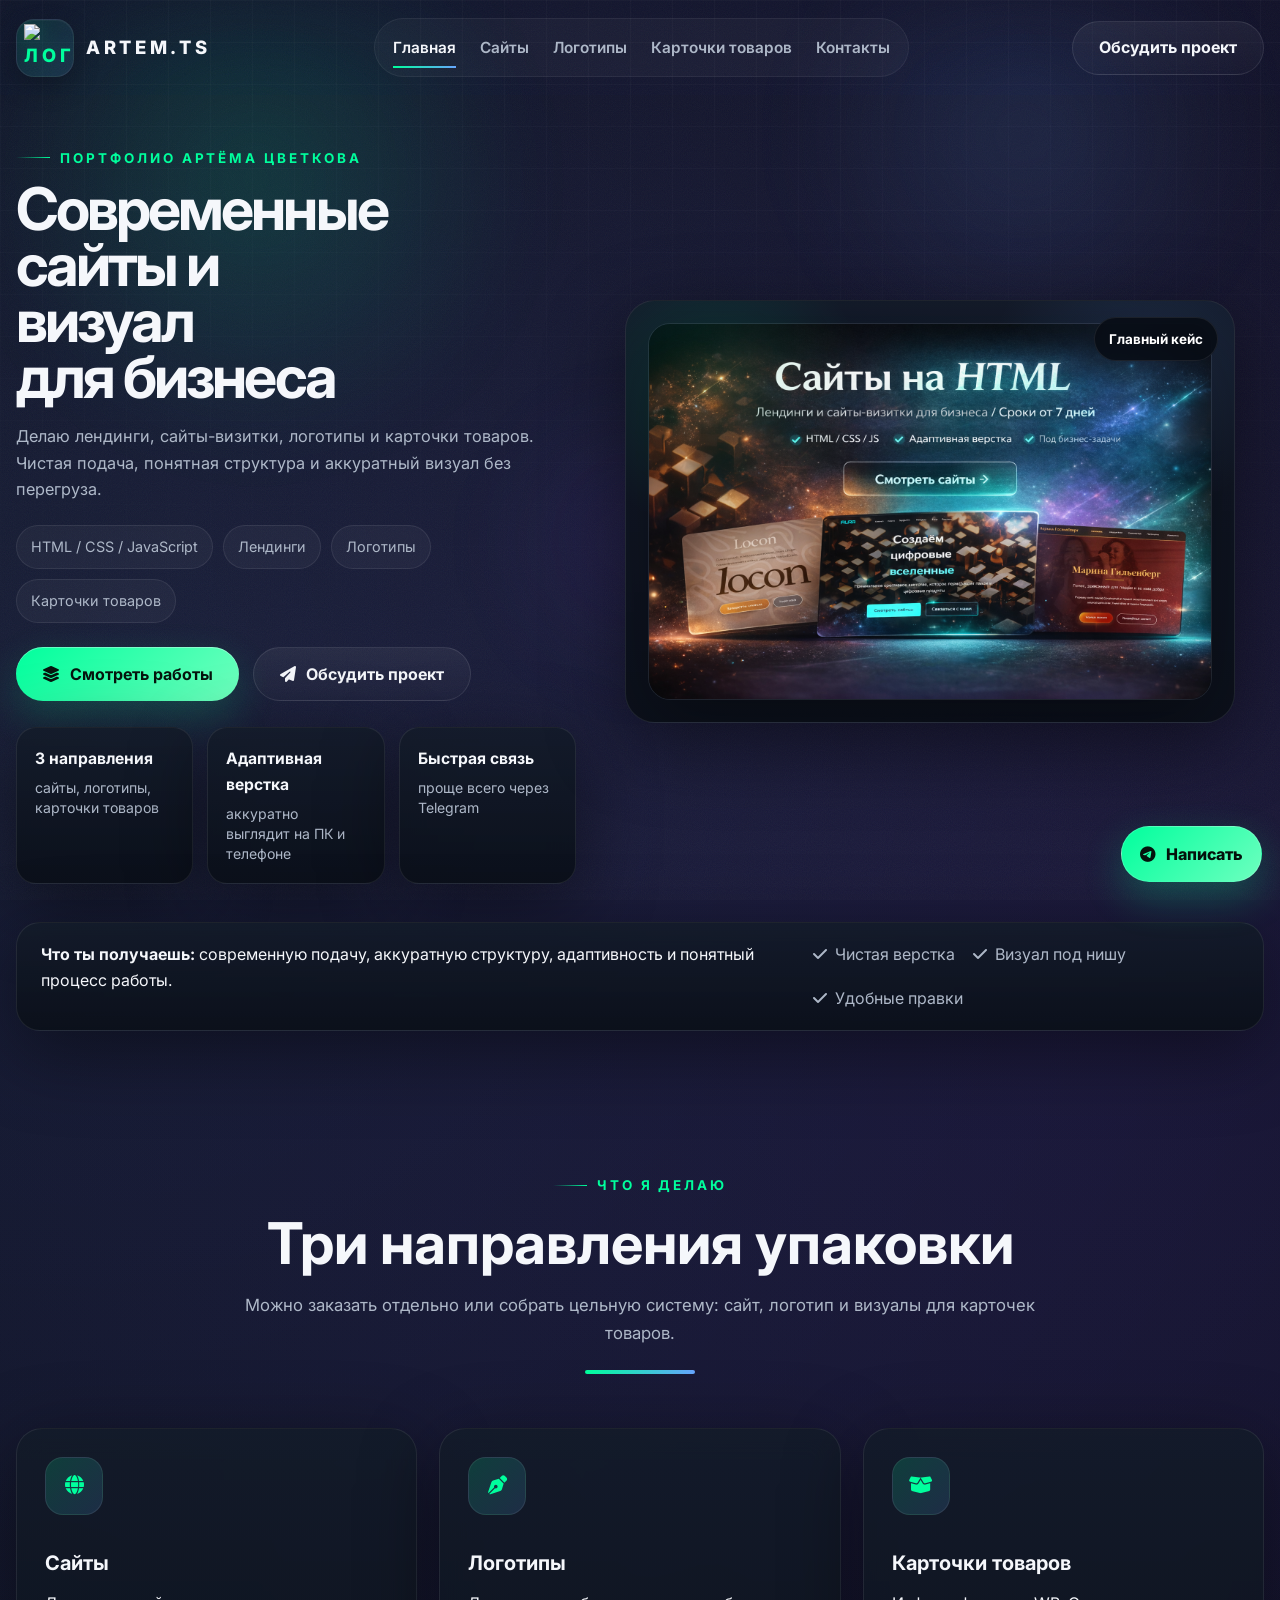
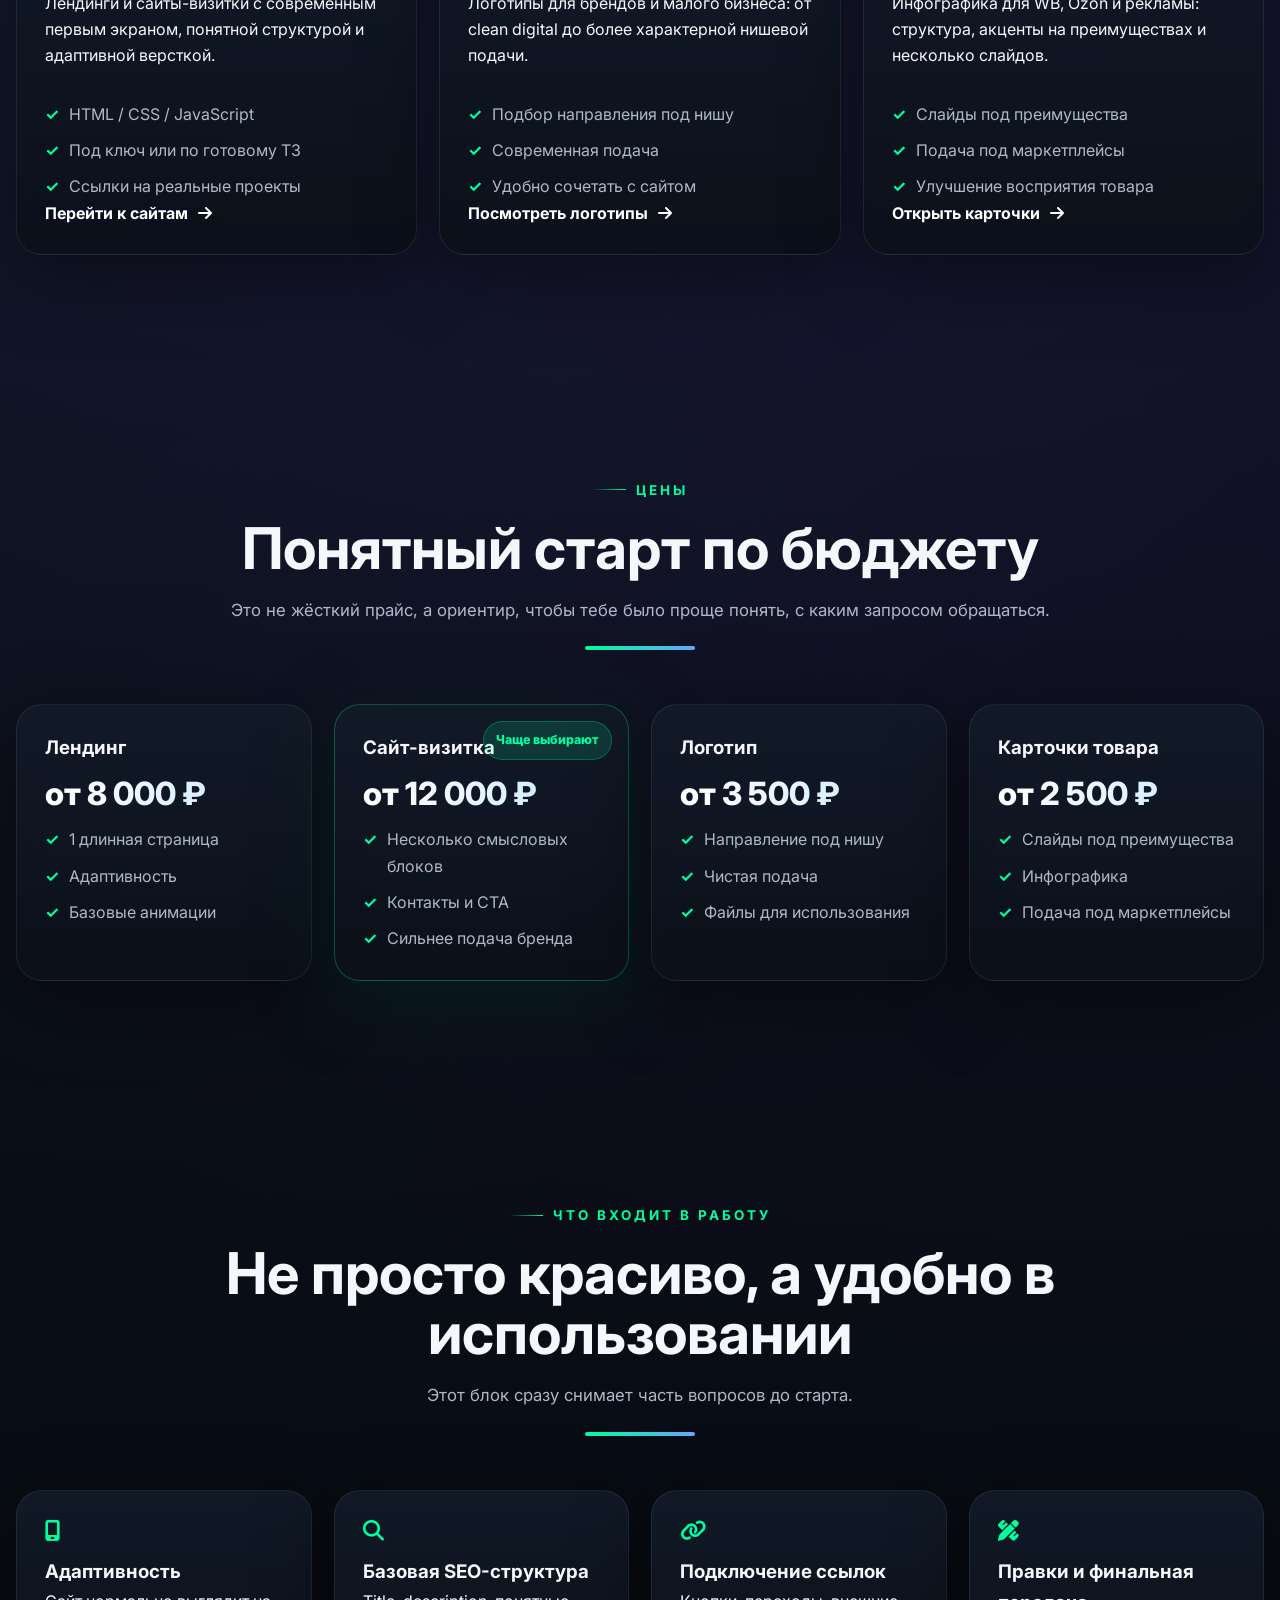
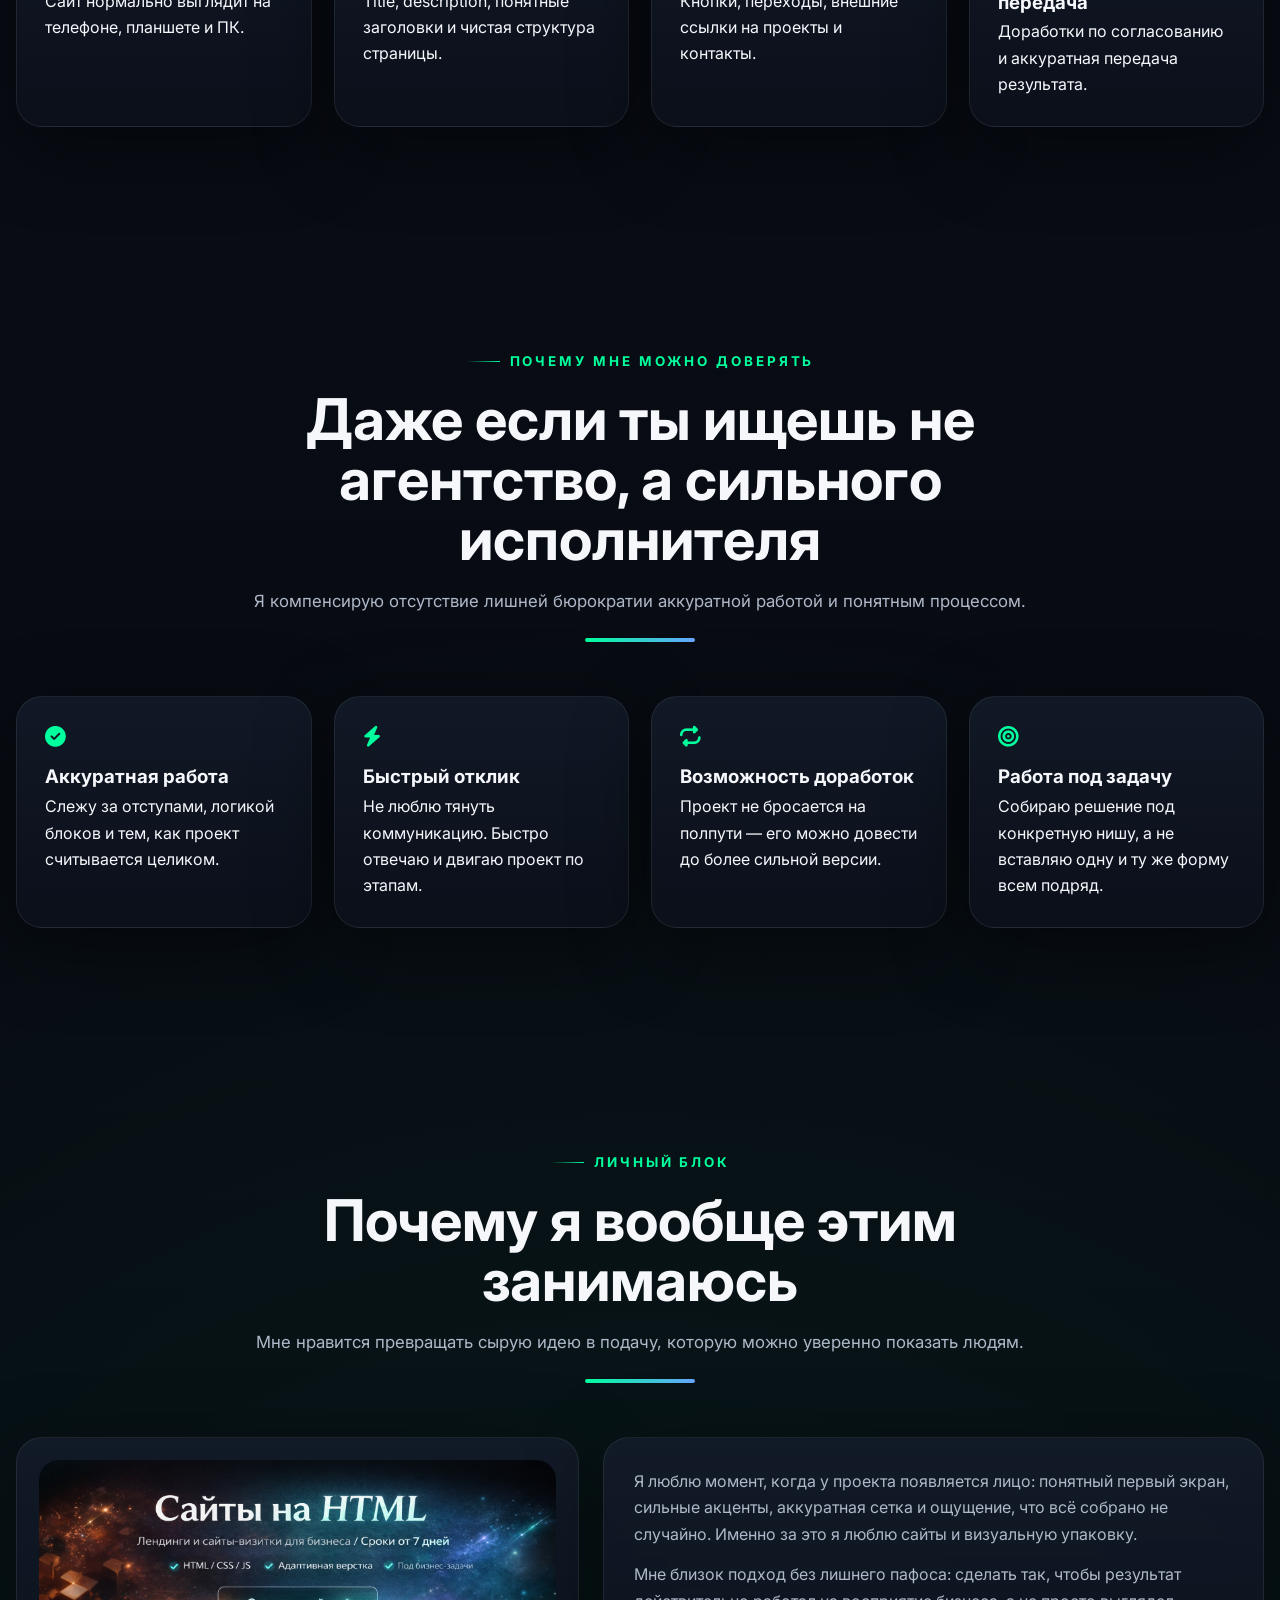
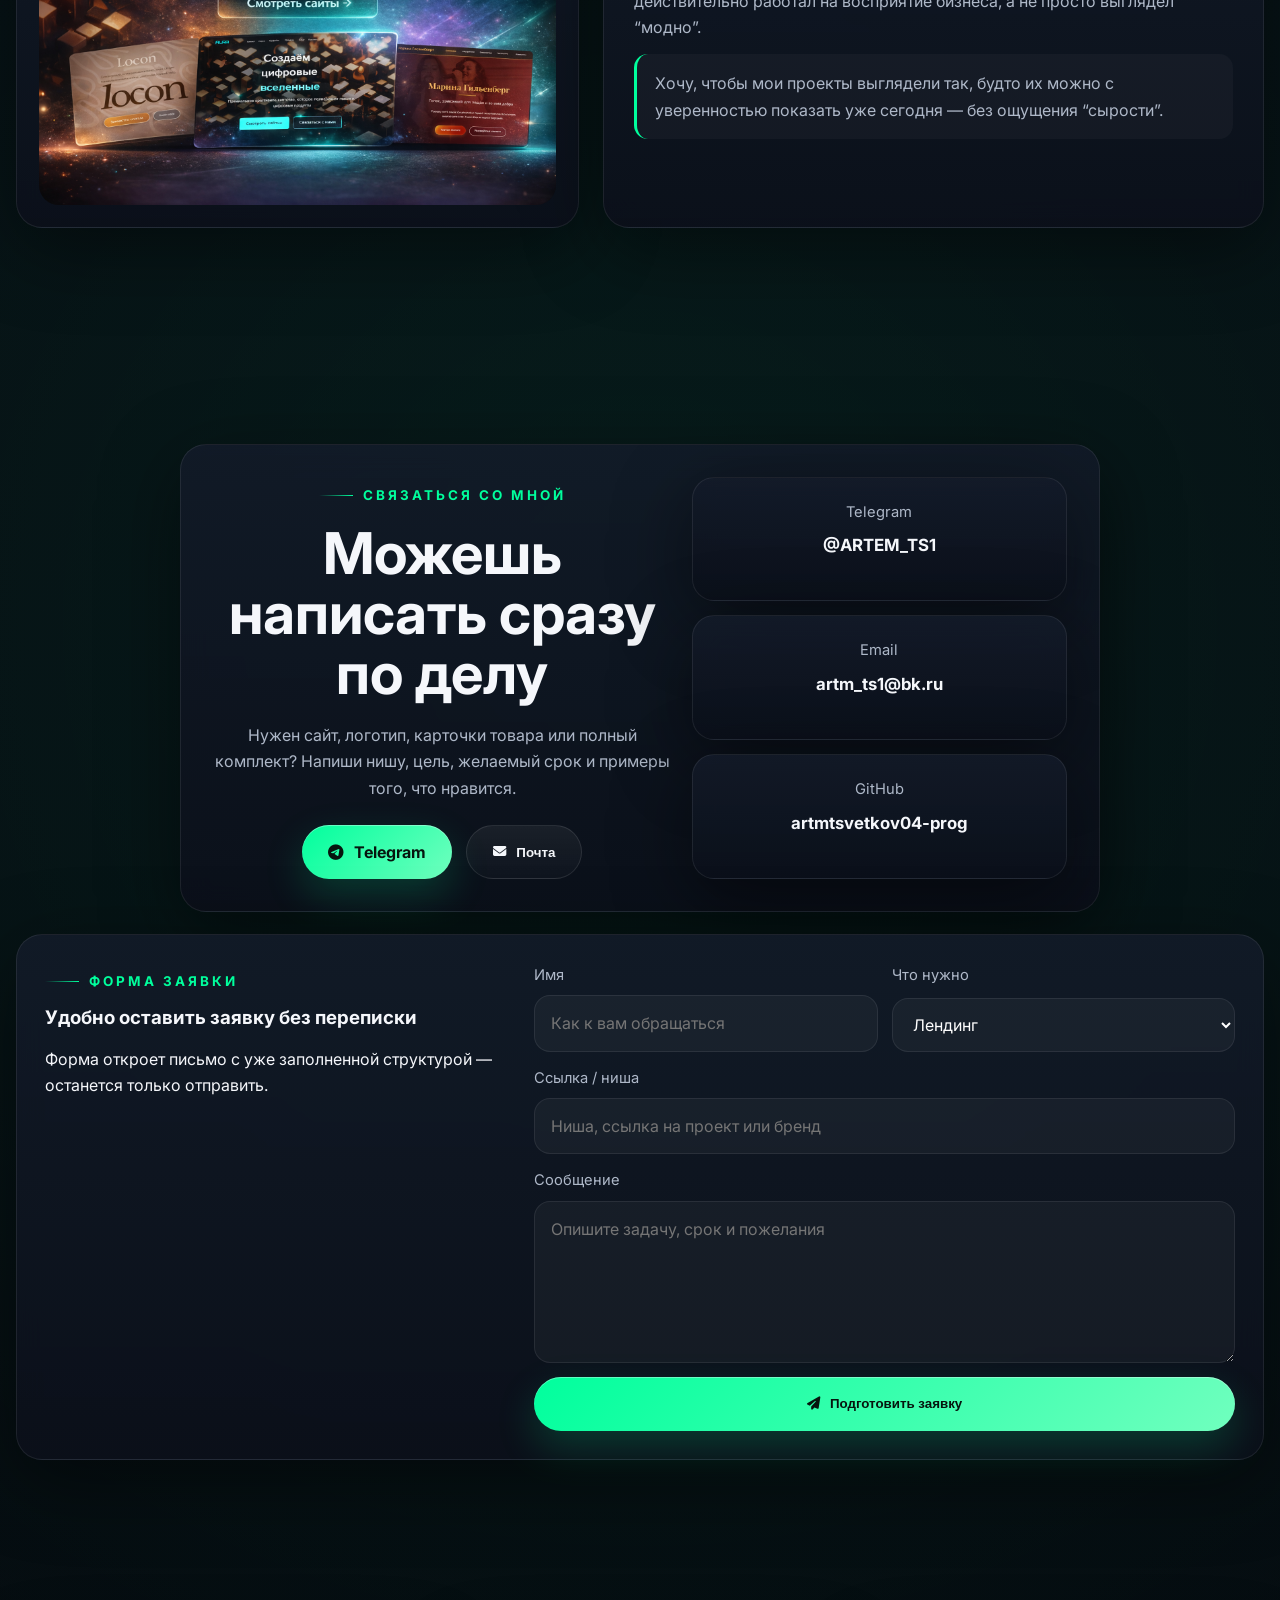
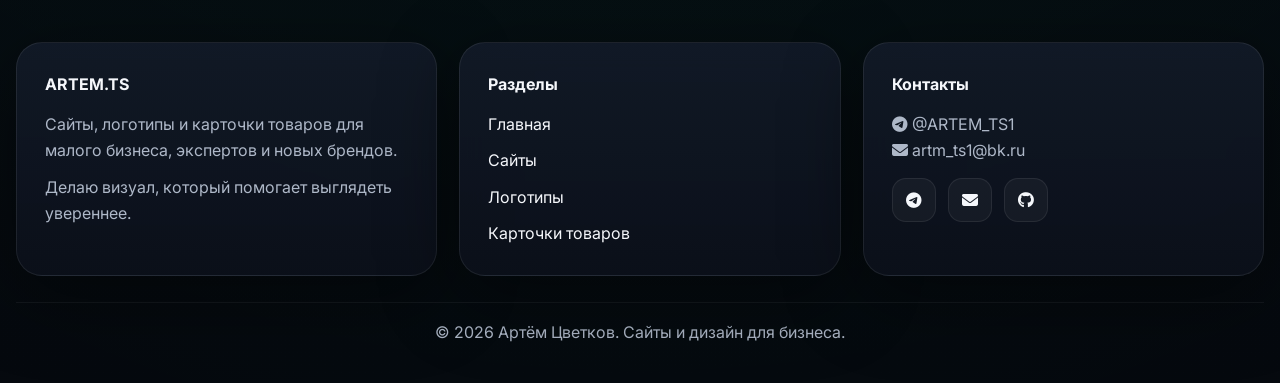
==== commit 02bcd943: "Add files via upload" ====
--- a/index.html
+++ b/index.html
@@ -3,9 +3,9 @@
   <meta property="og:description" content="Лендинги, сайты-визитки, логотипы и карточки товаров с сильной подачей.">
   <meta property="og:image" content="images/Photo.png">
   <meta property="og:type" content="website">
-  <link rel="icon" type="image/svg+xml" href="favicon.svg"><link rel="stylesheet" href="https://cdnjs.cloudflare.com/ajax/libs/font-awesome/6.4.0/css/all.min.css"><link href="https://fonts.googleapis.com/css2?family=Inter:wght@400;500;600;700;800;900&display=swap" rel="stylesheet"><link rel="stylesheet" href="style.css"></head><body><div class="bg-grid"></div><div class="bg-glow"></div><div class="noise"></div>
+  <link rel="icon" type="image/svg+xml" href="favicon.png"><link rel="stylesheet" href="https://cdnjs.cloudflare.com/ajax/libs/font-awesome/6.4.0/css/all.min.css"><link href="https://fonts.googleapis.com/css2?family=Inter:wght@400;500;600;700;800;900&display=swap" rel="stylesheet"><link rel="stylesheet" href="style.css"></head><body><div class="bg-grid"></div><div class="bg-glow"></div><div class="noise"></div>
 <a class="floating-contact" href="https://t.me/ARTEM_TS1" target="_blank" rel="noopener noreferrer" aria-label="Написать в Telegram"><i class="fab fa-telegram"></i><span>Написать</span></a>
-<header><div class="container header-container"><a class="logo" href="index.html"><span class="logo-mark"><i class="fas fa-sparkles"></i></span><span>ARTEM.TS</span></a><nav class="nav-links"><a href="index.html" class="active">Главная</a><a href="websites.html">Сайты</a><a href="logos.html">Логотипы</a><a href="product-cards.html">Карточки товаров</a><a href="#contact">Контакты</a></nav><div class="header-actions"><a href="#contact" class="btn btn-secondary">Обсудить проект</a><button class="mobile-menu-btn" aria-label="Открыть меню"><i class="fas fa-bars"></i></button></div></div></header><main>
+<header><div class="container header-container"><a class="logo" href="index.html"><span class="logo-mark"><img src="images/artemts-logo.png" alt="Логотип ARTEM.TS"></span><span>ARTEM.TS</span></a><nav class="nav-links"><a href="index.html" class="active">Главная</a><a href="websites.html">Сайты</a><a href="logos.html">Логотипы</a><a href="product-cards.html">Карточки товаров</a><a href="#contact">Контакты</a></nav><div class="header-actions"><a href="#contact" class="btn btn-secondary">Обсудить проект</a><button class="mobile-menu-btn" aria-label="Открыть меню"><i class="fas fa-bars"></i></button></div></div></header><main>
 
 <section class="hero hero-clean" id="home">
   <div class="container hero-clean-grid">
--- a/style.css
+++ b/style.css
@@ -349,3 +349,57 @@
     font-size:.78rem;
   }
 }
+
+
+/* logo image integration */
+.logo-mark{
+  width:58px;
+  height:58px;
+  border-radius:18px;
+  overflow:hidden;
+  display:grid;
+  place-items:center;
+  background:linear-gradient(135deg, rgba(0,255,157,.10), rgba(103,166,255,.12));
+  border:1px solid rgba(255,255,255,.08);
+  box-shadow:0 10px 26px rgba(0,0,0,.22), inset 0 1px 0 rgba(255,255,255,.04);
+}
+.logo-mark img{
+  width:88%;
+  height:88%;
+  object-fit:contain;
+  filter:drop-shadow(0 0 10px rgba(0,255,157,.15));
+}
+.compact-case{
+  display:grid;
+  gap:14px;
+  margin-top:18px;
+}
+.compact-case > div{
+  padding:18px 18px 16px;
+  border-radius:20px;
+  background:linear-gradient(180deg, rgba(255,255,255,.03), rgba(255,255,255,.015));
+  border:1px solid rgba(255,255,255,.06);
+}
+.compact-case strong{
+  display:block;
+  margin-bottom:8px;
+  font-size:1rem;
+}
+.compact-case p{
+  color:var(--muted);
+  line-height:1.6;
+}
+.product-case h3{
+  margin-top:18px;
+  margin-bottom:4px;
+}
+.product-extra-info{
+  padding-top:20px;
+}
+@media (max-width: 820px){
+  .logo-mark{
+    width:50px;
+    height:50px;
+    border-radius:16px;
+  }
+}
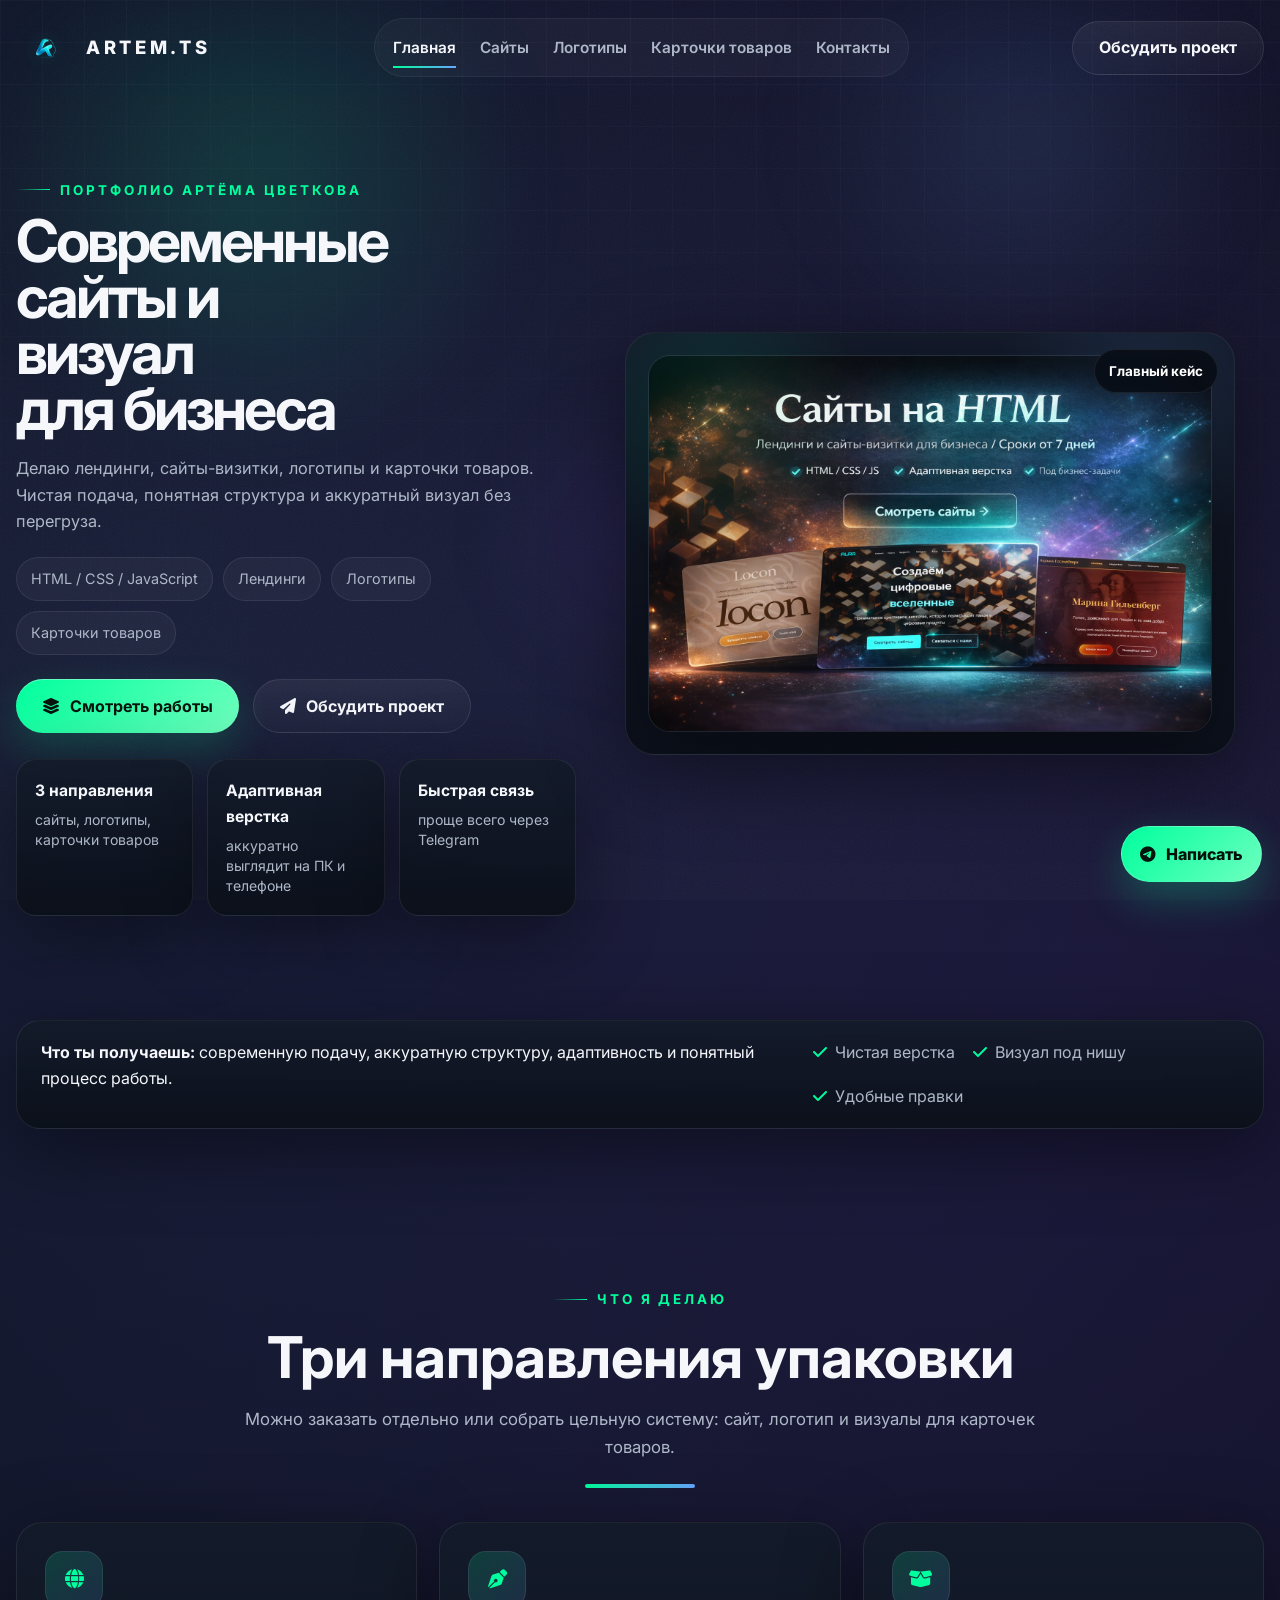
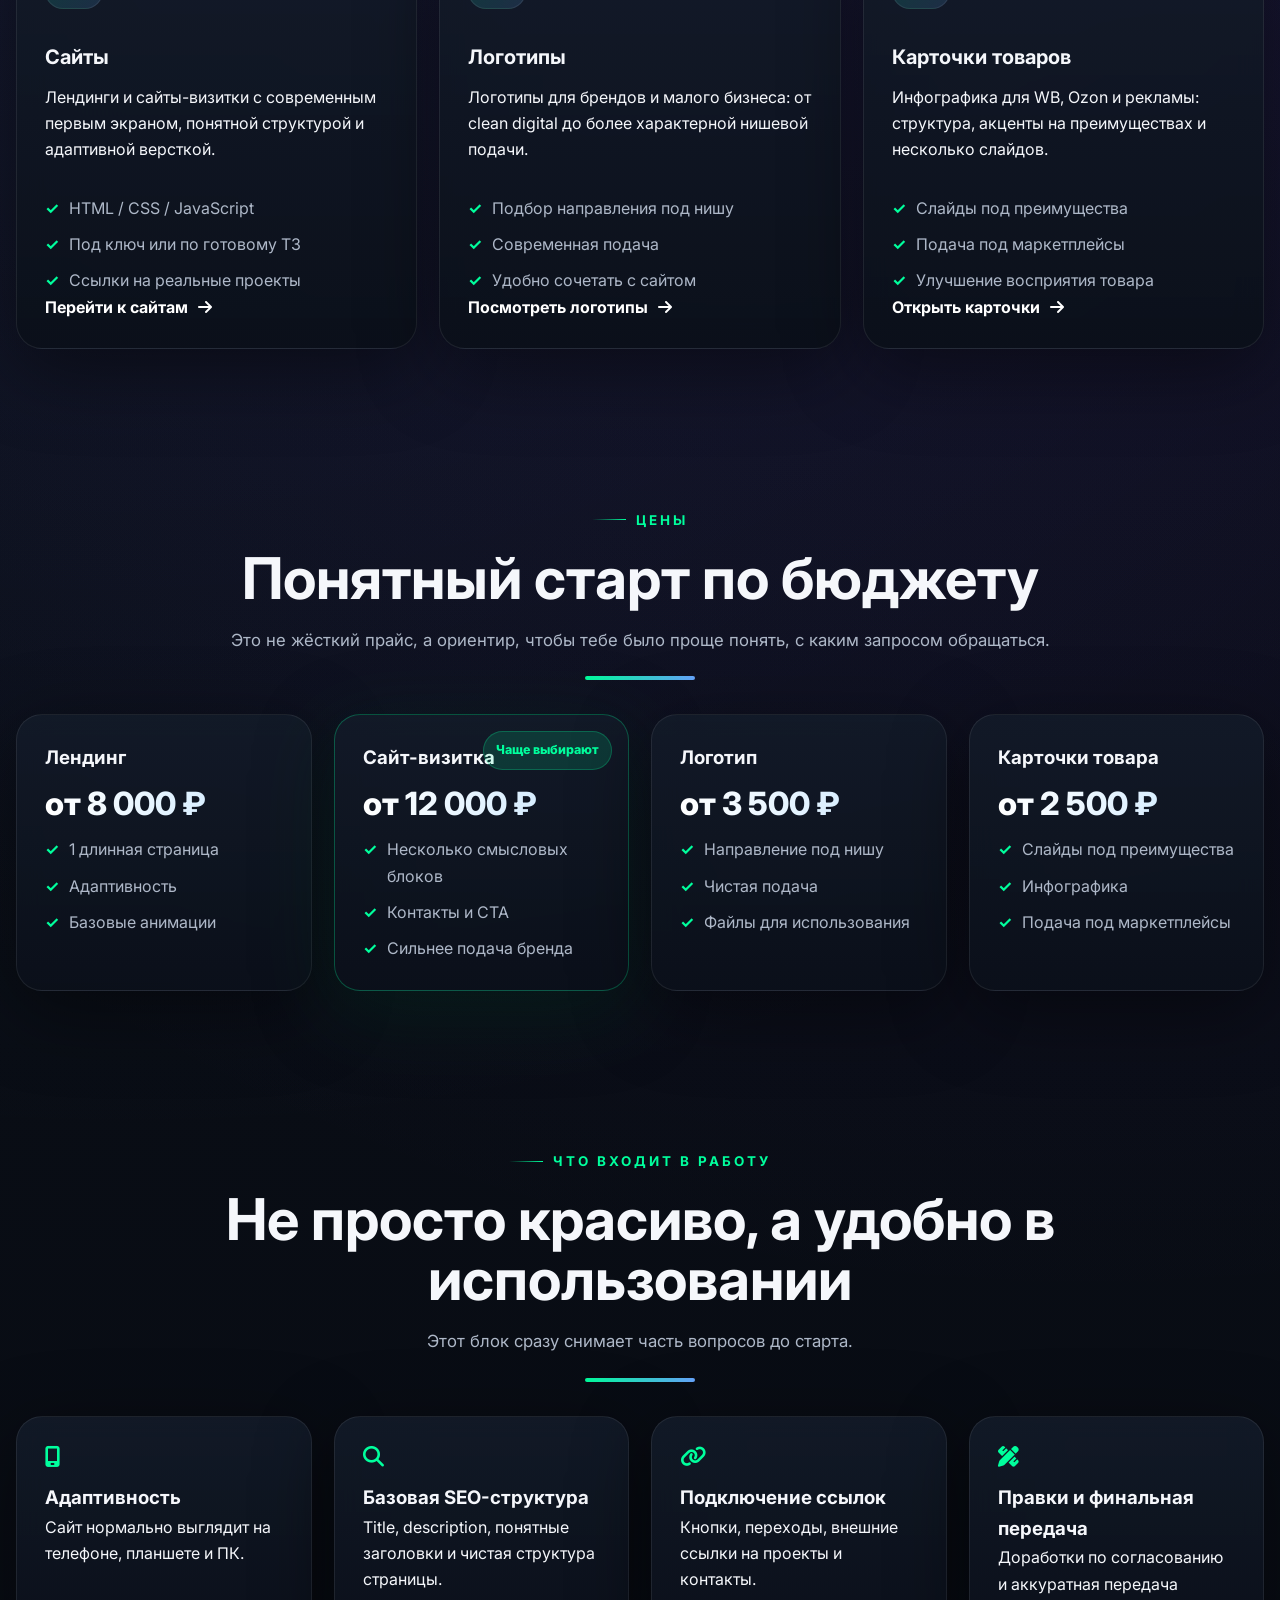
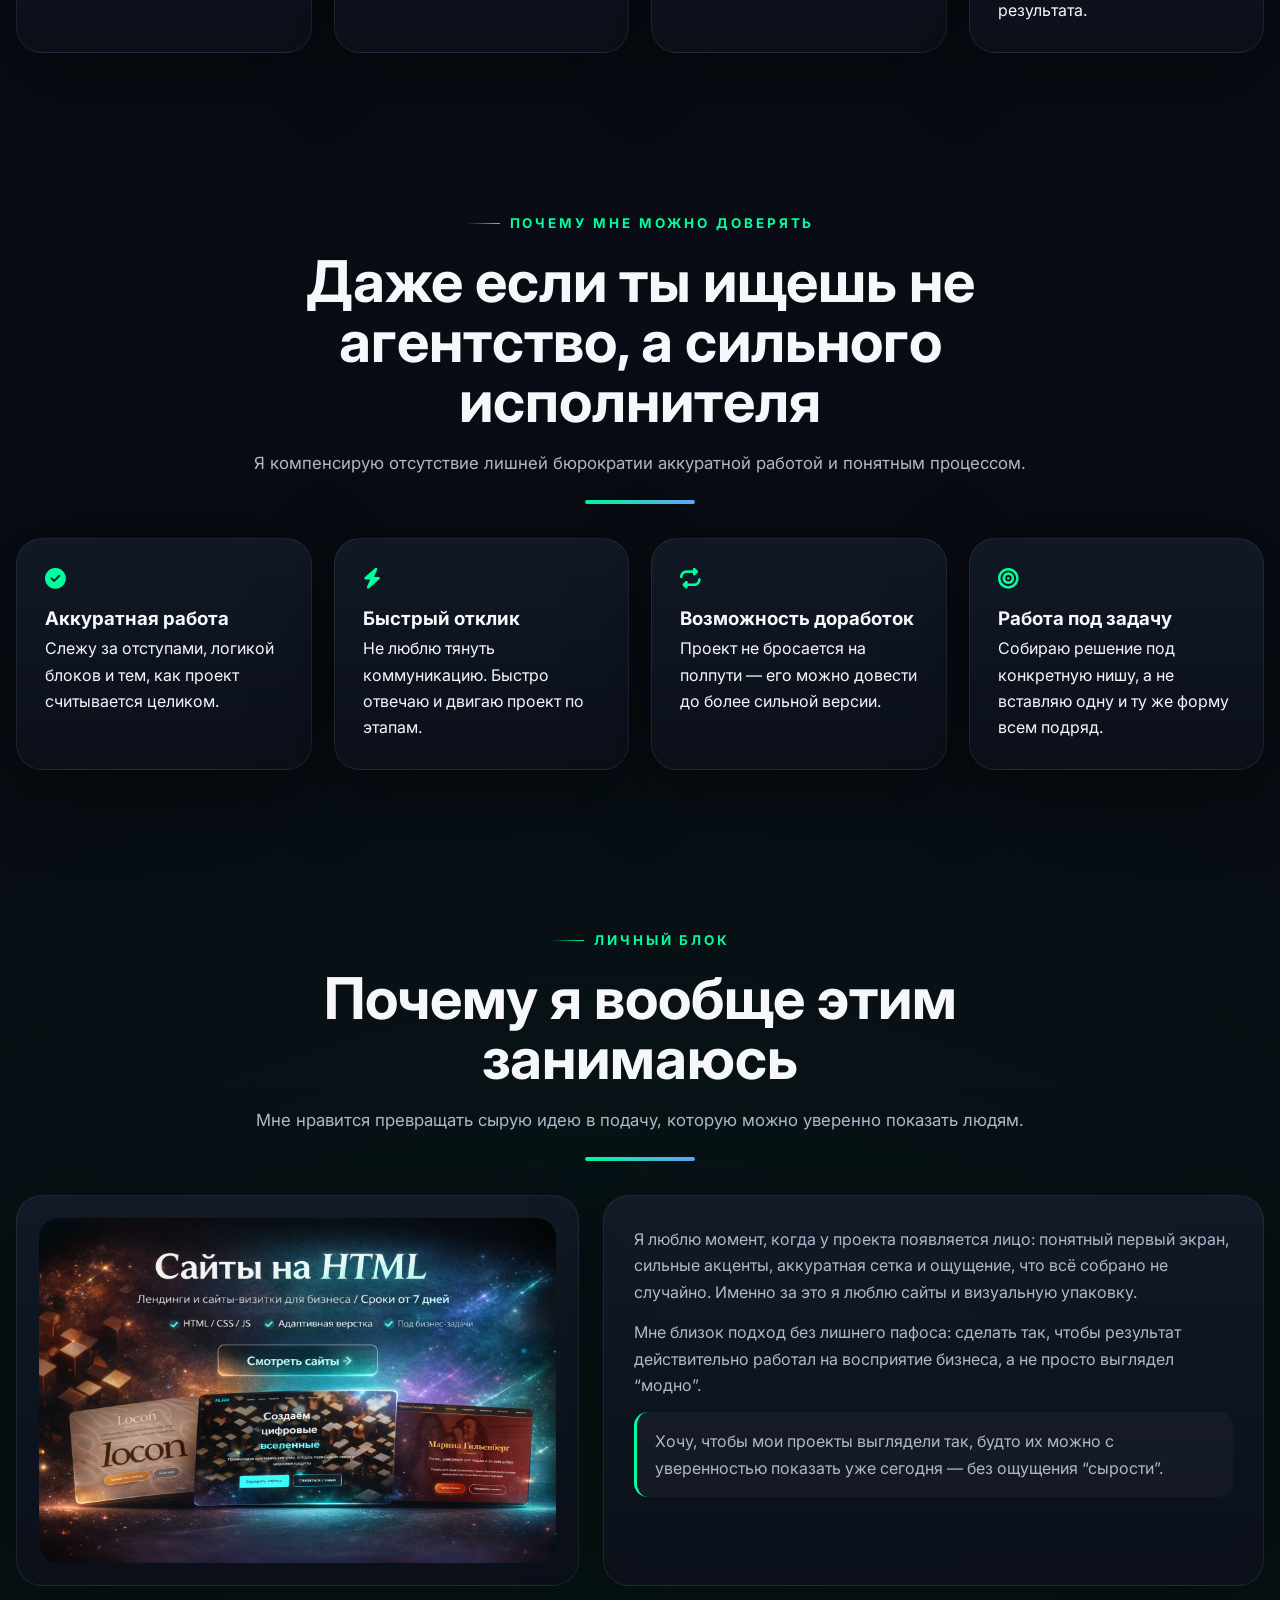
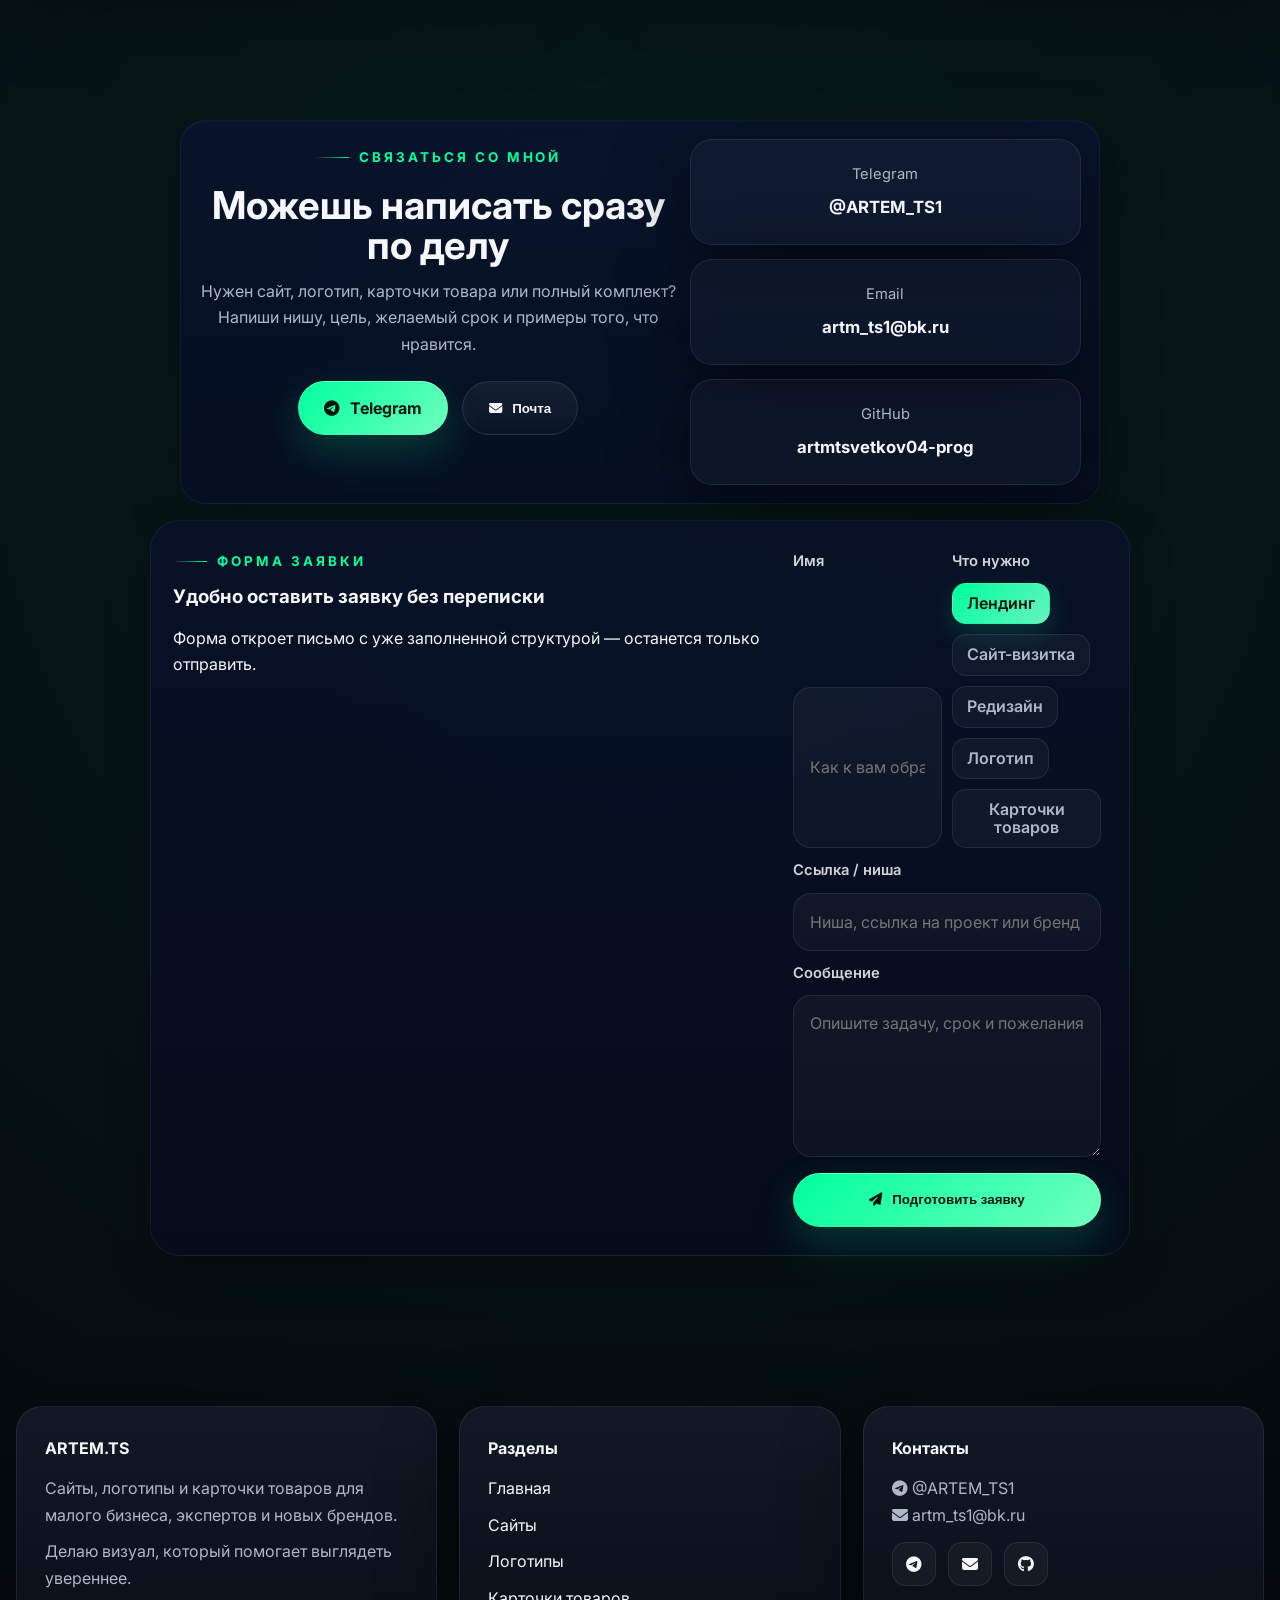
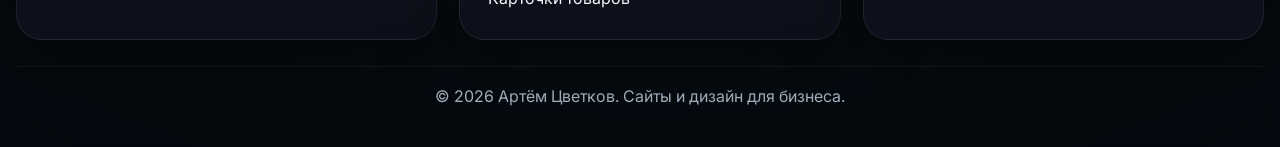
==== commit 6ae698da: "Add files via upload" ====
--- a/index.html
+++ b/index.html
@@ -57,4 +57,13 @@
 <section class="included-section"><div class="container"><div class="section-head"><span class="kicker fade-in">Что входит в работу</span><h2 class="section-title fade-in">Не просто красиво, а удобно в использовании</h2><p class="section-subtitle fade-in">Этот блок сразу снимает часть вопросов до старта.</p><div class="accent-line"></div></div><div class="included-grid"><article class="included-card card fade-in"><i class="fas fa-mobile-screen"></i><h3>Адаптивность</h3><p>Сайт нормально выглядит на телефоне, планшете и ПК.</p></article><article class="included-card card fade-in"><i class="fas fa-magnifying-glass"></i><h3>Базовая SEO-структура</h3><p>Title, description, понятные заголовки и чистая структура страницы.</p></article><article class="included-card card fade-in"><i class="fas fa-link"></i><h3>Подключение ссылок</h3><p>Кнопки, переходы, внешние ссылки на проекты и контакты.</p></article><article class="included-card card fade-in"><i class="fas fa-pen-ruler"></i><h3>Правки и финальная передача</h3><p>Доработки по согласованию и аккуратная передача результата.</p></article></div></div></section>
 <section class="why-trust-section"><div class="container"><div class="section-head"><span class="kicker fade-in">Почему мне можно доверять</span><h2 class="section-title fade-in">Даже если ты ищешь не агентство, а сильного исполнителя</h2><p class="section-subtitle fade-in">Я компенсирую отсутствие лишней бюрократии аккуратной работой и понятным процессом.</p><div class="accent-line"></div></div><div class="trust-grid"><article class="trust-card card fade-in"><i class="fas fa-check-circle"></i><h3>Аккуратная работа</h3><p>Слежу за отступами, логикой блоков и тем, как проект считывается целиком.</p></article><article class="trust-card card fade-in"><i class="fas fa-bolt"></i><h3>Быстрый отклик</h3><p>Не люблю тянуть коммуникацию. Быстро отвечаю и двигаю проект по этапам.</p></article><article class="trust-card card fade-in"><i class="fas fa-repeat"></i><h3>Возможность доработок</h3><p>Проект не бросается на полпути — его можно довести до более сильной версии.</p></article><article class="trust-card card fade-in"><i class="fas fa-bullseye"></i><h3>Работа под задачу</h3><p>Собираю решение под конкретную нишу, а не вставляю одну и ту же форму всем подряд.</p></article></div></div></section>
 <section id="about"><div class="container"><div class="section-head"><span class="kicker fade-in">Личный блок</span><h2 class="section-title fade-in">Почему я вообще этим занимаюсь</h2><p class="section-subtitle fade-in">Мне нравится превращать сырую идею в подачу, которую можно уверенно показать людям.</p><div class="accent-line"></div></div><div class="personal-grid"><div class="personal-photo card fade-in"><img src="images/Photo.png" alt="Работы Артёма Цветкова"></div><article class="about-copy card fade-in"><p>Я люблю момент, когда у проекта появляется лицо: понятный первый экран, сильные акценты, аккуратная сетка и ощущение, что всё собрано не случайно. Именно за это я люблю сайты и визуальную упаковку.</p><p>Мне близок подход без лишнего пафоса: сделать так, чтобы результат действительно работал на восприятие бизнеса, а не просто выглядел “модно”.</p><p class="personal-quote">Хочу, чтобы мои проекты выглядели так, будто их можно с уверенностью показать уже сегодня — без ощущения “сырости”.</p></article></div></div></section>
-<section id="contact"><div class="container"><div class="contact-box contact-box-upgraded card fade-in"><div class="contact-copy"><span class="kicker">Связаться со мной</span><h2 class="section-title">Можешь написать сразу по делу</h2><p>Нужен сайт, логотип, карточки товара или полный комплект? Напиши нишу, цель, желаемый срок и примеры того, что нравится.</p><div class="contact-inline"><a href="https://t.me/ARTEM_TS1" target="_blank" class="btn btn-primary"><i class="fab fa-telegram"></i> Telegram</a><button class="btn btn-secondary email-btn"><i class="fas fa-envelope"></i> Почта</button></div></div><div class="contact-side"><div class="contact-detail card"><span>Telegram</span><strong>@ARTEM_TS1</strong></div><div class="contact-detail card"><span>Email</span><strong>artm_ts1@bk.ru</strong></div><div class="contact-detail card"><span>GitHub</span><strong>artmtsvetkov04-prog</strong></div></div></div><div class="lead-form-wrap card fade-in"><div class="lead-form-copy"><span class="kicker">Форма заявки</span><h3>Удобно оставить заявку без переписки</h3><p>Форма откроет письмо с уже заполненной структурой — останется только отправить.</p></div><form class="lead-form" data-mail-form><div class="form-grid"><label><span>Имя</span><input type="text" name="name" placeholder="Как к вам обращаться"></label><label><span>Что нужно</span><select name="service"><option>Лендинг</option><option>Сайт-визитка</option><option>Логотип</option><option>Карточки товаров</option><option>Комплект услуг</option></select></label></div><label><span>Ссылка / ниша</span><input type="text" name="niche" placeholder="Ниша, ссылка на проект или бренд"></label><label><span>Сообщение</span><textarea name="message" rows="5" placeholder="Опишите задачу, срок и пожелания"></textarea></label><button type="submit" class="btn btn-primary"><i class="fas fa-paper-plane"></i> Подготовить заявку</button></form></div></div></section></main><footer><div class="container"><div class="footer-grid"><div class="footer-box card"><h4>ARTEM.TS</h4><p>Сайты, логотипы и карточки товаров для малого бизнеса, экспертов и новых брендов.</p><p class="footer-slogan">Делаю визуал, который помогает выглядеть увереннее.</p></div><div class="footer-box card"><h4>Разделы</h4><div class="footer-links"><a href="index.html">Главная</a><a href="websites.html">Сайты</a><a href="logos.html">Логотипы</a><a href="product-cards.html">Карточки товаров</a></div></div><div class="footer-box card"><h4>Контакты</h4><p><i class="fab fa-telegram"></i> @ARTEM_TS1</p><p><i class="fas fa-envelope"></i> artm_ts1@bk.ru</p><div class="footer-social"><a href="https://t.me/ARTEM_TS1" target="_blank" class="social-icon"><i class="fab fa-telegram"></i></a><a href="mailto:artm_ts1@bk.ru" class="social-icon"><i class="fas fa-envelope"></i></a><a href="https://github.com/artmtsvetkov04-prog" target="_blank" class="social-icon"><i class="fab fa-github"></i></a></div></div></div><div class="footer-bottom">© <span id="current-year"></span> Артём Цветков. Сайты и дизайн для бизнеса.</div></div></footer><script src="script.js"></script></body></html>+<section id="contact"><div class="container"><div class="contact-box contact-box-upgraded card fade-in"><div class="contact-copy"><span class="kicker">Связаться со мной</span><h2 class="section-title">Можешь написать сразу по делу</h2><p>Нужен сайт, логотип, карточки товара или полный комплект? Напиши нишу, цель, желаемый срок и примеры того, что нравится.</p><div class="contact-inline"><a href="https://t.me/ARTEM_TS1" target="_blank" class="btn btn-primary"><i class="fab fa-telegram"></i> Telegram</a><button class="btn btn-secondary email-btn"><i class="fas fa-envelope"></i> Почта</button></div></div><div class="contact-side"><div class="contact-detail card"><span>Telegram</span><strong>@ARTEM_TS1</strong></div><div class="contact-detail card"><span>Email</span><strong>artm_ts1@bk.ru</strong></div><div class="contact-detail card"><span>GitHub</span><strong>artmtsvetkov04-prog</strong></div></div></div><div class="lead-form-wrap card fade-in"><div class="lead-form-copy"><span class="kicker">Форма заявки</span><h3>Удобно оставить заявку без переписки</h3><p>Форма откроет письмо с уже заполненной структурой — останется только отправить.</p></div><form class="lead-form" data-mail-form><div class="form-grid"><label><span>Имя</span><input type="text" name="name" placeholder="Как к вам обращаться"></label><label><span>Что нужно</span><div class="service-picker" data-service-picker>
+  <input type="hidden" name="service" value="Лендинг">
+  <div class="service-options">
+    <button type="button" class="service-option is-active" data-value="Лендинг">Лендинг</button>
+    <button type="button" class="service-option" data-value="Сайт-визитка">Сайт-визитка</button>
+    <button type="button" class="service-option" data-value="Редизайн">Редизайн</button>
+    <button type="button" class="service-option" data-value="Логотип">Логотип</button>
+    <button type="button" class="service-option" data-value="Карточки товаров">Карточки товаров</button>
+  </div>
+</div></label></div><label><span>Ссылка / ниша</span><input type="text" name="niche" placeholder="Ниша, ссылка на проект или бренд"></label><label><span>Сообщение</span><textarea name="message" rows="5" placeholder="Опишите задачу, срок и пожелания"></textarea></label><button type="submit" class="btn btn-primary"><i class="fas fa-paper-plane"></i> Подготовить заявку</button></form></div></div></section></main><footer><div class="container"><div class="footer-grid"><div class="footer-box card"><h4>ARTEM.TS</h4><p>Сайты, логотипы и карточки товаров для малого бизнеса, экспертов и новых брендов.</p><p class="footer-slogan">Делаю визуал, который помогает выглядеть увереннее.</p></div><div class="footer-box card"><h4>Разделы</h4><div class="footer-links"><a href="index.html">Главная</a><a href="websites.html">Сайты</a><a href="logos.html">Логотипы</a><a href="product-cards.html">Карточки товаров</a></div></div><div class="footer-box card"><h4>Контакты</h4><p><i class="fab fa-telegram"></i> @ARTEM_TS1</p><p><i class="fas fa-envelope"></i> artm_ts1@bk.ru</p><div class="footer-social"><a href="https://t.me/ARTEM_TS1" target="_blank" class="social-icon"><i class="fab fa-telegram"></i></a><a href="mailto:artm_ts1@bk.ru" class="social-icon"><i class="fas fa-envelope"></i></a><a href="https://github.com/artmtsvetkov04-prog" target="_blank" class="social-icon"><i class="fab fa-github"></i></a></div></div></div><div class="footer-bottom">© <span id="current-year"></span> Артём Цветков. Сайты и дизайн для бизнеса.</div></div></footer><script src="script.js"></script></body></html>
--- a/style.css
+++ b/style.css
@@ -18,7 +18,7 @@
 .bg-grid{background-image:linear-gradient(rgba(255,255,255,.03) 1px, transparent 1px),linear-gradient(90deg, rgba(255,255,255,.03) 1px, transparent 1px);background-size:42px 42px;mask-image:linear-gradient(180deg, rgba(255,255,255,.8), transparent 85%)}
 .bg-glow{background:radial-gradient(circle at 20% 20%, rgba(0,255,157,.14), transparent 22%),radial-gradient(circle at 80% 15%, rgba(103,166,255,.12), transparent 18%),radial-gradient(circle at 50% 60%, rgba(124,58,237,.10), transparent 18%);filter:blur(40px)}
 .noise{opacity:.05;background-image:url("data:image/svg+xml,%3Csvg xmlns='http://www.w3.org/2000/svg' width='180' height='180' viewBox='0 0 180 180'%3E%3Cfilter id='n'%3E%3CfeTurbulence type='fractalNoise' baseFrequency='.95' numOctaves='2' stitchTiles='stitch'/%3E%3C/filter%3E%3Crect width='180' height='180' filter='url(%23n)' opacity='.9'/%3E%3C/svg%3E")}
-.container{width:min(var(--container), calc(100% - 32px)); margin:0 auto} section{padding:108px 0; position:relative}
+.container{width:min(var(--container), calc(100% - 32px)); margin:0 auto} section{padding:78px 0; position:relative}
 .card{background:linear-gradient(180deg, rgba(19,27,41,.88), rgba(11,16,26,.96));border:1px solid rgba(255,255,255,.08);border-radius:var(--radius);box-shadow:var(--shadow);backdrop-filter:blur(14px)}
 .kicker{display:inline-flex;align-items:center;gap:10px;color:var(--accent);letter-spacing:.22em;text-transform:uppercase;font-size:.84rem;font-weight:700}.kicker::before{content:'';width:34px;height:1px;background:linear-gradient(90deg, transparent, var(--accent))}
 .section-head{max-width:860px;margin:0 auto 54px;text-align:center}.section-title{font-size:clamp(2rem,5vw,3.6rem);line-height:1.04;margin:18px 0}.section-subtitle{color:var(--muted);font-size:1.05rem}.accent-line{width:110px;height:4px;border-radius:999px;margin:22px auto 0;background:linear-gradient(90deg, var(--accent), var(--accent-2))}
@@ -152,7 +152,7 @@
 .social-icon:hover{transform:translateY(-3px);background:rgba(255,255,255,.08)}
 .footer-bottom{margin-top:18px;padding:16px 0 8px;color:var(--muted);text-align:center}
 .floating-contact{position:fixed;right:18px;bottom:18px;z-index:1100;display:inline-flex;align-items:center;gap:10px;padding:14px 18px;border-radius:999px;background:linear-gradient(135deg, var(--accent), #6effbf);color:#04120c;font-weight:800;box-shadow:0 16px 40px rgba(0,255,157,.24);border:1px solid rgba(255,255,255,.16)}
-.portfolio-highlights{padding-top:6px;padding-bottom:28px}
+.portfolio-highlights{padding-top:4px;padding-bottom:18px}
 .fade-in{opacity:0;transform:translateY(18px);transition:opacity .65s ease, transform .65s ease}
 .fade-in.visible{opacity:1;transform:none}
 
@@ -403,3 +403,340 @@
     border-radius:16px;
   }
 }
+
+
+/* === user-requested fixes === */
+.logo-mark{
+  background: transparent !important;
+  border: none !important;
+  box-shadow: none !important;
+  padding: 0 !important;
+}
+.logo-mark img{
+  width: 42px;
+  height: 42px;
+  object-fit: contain;
+}
+section{padding:76px 0 !important;}
+.page-hero{padding:72px 0 24px !important;}
+.trust-strip{padding-top:28px !important;}
+.section-head{margin-bottom:34px !important;}
+.page-tabs{display:none !important;}
+.trust-items i{color: var(--accent) !important;}
+.product-gallery{margin-top:14px !important;}
+.contact-box-centered{
+  max-width: 980px;
+  margin: 0 auto 22px;
+  grid-template-columns: 1fr !important;
+}
+.contact-box-centered .contact-copy{
+  text-align:center;
+}
+.contact-box-centered .contact-inline{
+  justify-content:center;
+}
+.contact-box-centered .contact-side{
+  display:none;
+}
+#contact .lead-form-wrap{
+  margin-top: 18px;
+}
+@media (max-width: 920px){
+  section{padding:64px 0 !important;}
+  .page-hero{padding:64px 0 18px !important;}
+}
+
+
+/* === upgraded contact blocks === */
+#contact .container{
+  max-width: 1160px;
+}
+#contact{
+  padding-top: 58px !important;
+}
+.contact-box-upgraded{
+  background: linear-gradient(180deg, rgba(9,20,45,.92), rgba(6,15,34,.92));
+  border: 1px solid rgba(91,120,255,.10);
+  box-shadow: 0 20px 50px rgba(0,0,0,.26), inset 0 1px 0 rgba(255,255,255,.03);
+}
+.contact-copy .section-title{
+  margin-bottom: 12px;
+}
+.contact-copy p{
+  max-width: 720px;
+  margin-inline: auto;
+}
+.lead-form-wrap{
+  max-width: 980px;
+  margin: 16px auto 0 !important;
+  grid-template-columns: minmax(0,1fr) 320px !important;
+  align-items: stretch;
+  padding: 22px !important;
+  border-radius: 30px;
+  background: linear-gradient(180deg, rgba(8,18,40,.96), rgba(5,12,28,.96));
+  border: 1px solid rgba(255,255,255,.06);
+  box-shadow: 0 18px 44px rgba(0,0,0,.28);
+}
+.lead-form{
+  padding: 6px;
+}
+.lead-form label{
+  gap: 10px;
+}
+.lead-form span{
+  font-weight: 600;
+  color: rgba(255,255,255,.82);
+}
+.lead-form input,
+.lead-form textarea,
+.lead-form select{
+  background: linear-gradient(180deg, rgba(255,255,255,.045), rgba(255,255,255,.03));
+  border: 1px solid rgba(255,255,255,.08);
+  border-radius: 18px;
+  min-height: 58px;
+}
+.lead-form textarea{
+  min-height: 180px;
+  resize: vertical;
+}
+.lead-form select{
+  appearance:none;
+  -webkit-appearance:none;
+  -moz-appearance:none;
+  padding-right: 54px;
+  background-image: linear-gradient(180deg, rgba(255,255,255,.045), rgba(255,255,255,.03)), url("data:image/svg+xml,%3Csvg xmlns='http://www.w3.org/2000/svg' width='18' height='18' viewBox='0 0 24 24' fill='none' stroke='%23b6c3ff' stroke-width='2.2' stroke-linecap='round' stroke-linejoin='round'%3E%3Cpolyline points='6 9 12 15 18 9'/%3E%3C/svg%3E");
+  background-repeat: no-repeat, no-repeat;
+  background-position: 0 0, calc(100% - 18px) 50%;
+  background-size: auto, 18px;
+}
+.lead-form input:focus,
+.lead-form textarea:focus,
+.lead-form select:focus{
+  border-color: rgba(28,239,174,.44);
+  box-shadow: 0 0 0 4px rgba(28,239,174,.08), 0 0 0 1px rgba(28,239,174,.14) inset;
+}
+.lead-form .btn{
+  width: 100%;
+  justify-content: center;
+  margin-top: 6px;
+}
+.lead-form-aside{
+  position: relative;
+  overflow: hidden;
+  padding: 22px;
+  border-radius: 24px;
+  background: linear-gradient(180deg, rgba(255,255,255,.04), rgba(255,255,255,.02));
+  border: 1px solid rgba(255,255,255,.06);
+  display: grid;
+  gap: 16px;
+  align-content: start;
+}
+.lead-form-aside::before{
+  content:'';
+  position:absolute;
+  inset:auto -30% -30% auto;
+  width:180px;
+  height:180px;
+  background: radial-gradient(circle, rgba(28,239,174,.18), transparent 70%);
+  filter: blur(10px);
+  pointer-events:none;
+}
+.lead-form-aside h3{
+  font-size: 1.1rem;
+  margin: 0;
+}
+.lead-form-aside p{
+  color: var(--muted);
+  margin: 0;
+}
+.lead-form-aside .aside-list{
+  display:grid;
+  gap:12px;
+  list-style:none;
+  margin: 0;
+  padding: 0;
+}
+.lead-form-aside .aside-list li{
+  display:flex;
+  gap:10px;
+  align-items:flex-start;
+  color: rgba(255,255,255,.86);
+  line-height:1.5;
+}
+.lead-form-aside .aside-list i{
+  color: var(--accent);
+  margin-top: 4px;
+}
+.contact-quick-actions{
+  display:grid;
+  gap:10px;
+}
+.contact-quick-chip{
+  display:flex;
+  align-items:center;
+  justify-content:space-between;
+  gap:10px;
+  padding:12px 14px;
+  border-radius:16px;
+  background: rgba(255,255,255,.035);
+  border:1px solid rgba(255,255,255,.06);
+  text-decoration:none;
+}
+.contact-quick-chip strong{
+  font-size:.97rem;
+}
+.contact-quick-chip span{
+  color: var(--muted);
+  font-size:.88rem;
+}
+.contact-mini-note{
+  font-size:.88rem;
+  color: var(--muted);
+  padding-top:4px;
+}
+.contact-box.contact-box-upgraded .contact-side{
+  gap:14px;
+}
+.contact-detail{
+  background: rgba(255,255,255,.03);
+}
+@media (max-width: 920px){
+  .lead-form-wrap{
+    grid-template-columns: 1fr !important;
+    max-width: 100%;
+    padding: 18px !important;
+  }
+  #contact .container{
+    max-width: calc(100% - 24px);
+  }
+}
+
+
+/* tighter section rhythm */
+main > section + section{padding-top:64px}
+.page-hero{padding-bottom:34px}
+.section-head{margin:0 auto 38px;text-align:center}
+.lead-form-wrap{
+  grid-template-columns: .92fr 1.08fr;
+  gap: 18px;
+  padding: 24px;
+  margin-top: 16px;
+}
+.lead-form{
+  gap: 12px;
+}
+.form-grid{
+  gap: 12px;
+}
+.lead-form textarea{
+  min-height: 150px;
+  resize: vertical;
+}
+.lead-form input,
+.lead-form textarea{
+  transition: border-color .25s ease, box-shadow .25s ease, background .25s ease;
+}
+.lead-form input:hover,
+.lead-form textarea:hover{
+  background: rgba(255,255,255,.055);
+  border-color: rgba(255,255,255,.12);
+}
+
+/* custom service chooser */
+.service-picker{
+  display:grid;
+  gap:10px;
+}
+.service-options{
+  display:flex;
+  flex-wrap:wrap;
+  gap:10px;
+}
+.service-option{
+  appearance:none;
+  border:none;
+  cursor:pointer;
+  padding:12px 16px;
+  border-radius:14px;
+  background:rgba(255,255,255,.04);
+  border:1px solid rgba(255,255,255,.08);
+  color:var(--muted);
+  font:inherit;
+  font-weight:600;
+  transition:all .22s ease;
+}
+.service-option:hover{
+  color:#fff;
+  border-color:rgba(103,166,255,.28);
+  background:rgba(103,166,255,.08);
+  transform:translateY(-1px);
+}
+.service-option.is-active{
+  color:#06110c;
+  background:linear-gradient(135deg, var(--accent), #67f3bf);
+  border-color:transparent;
+  box-shadow:0 12px 30px rgba(0,255,157,.16);
+}
+.form-notice{
+  margin-top:10px;
+  padding:12px 14px;
+  border-radius:14px;
+  color:#dfffea;
+  background:rgba(0,255,157,.08);
+  border:1px solid rgba(0,255,157,.2);
+  font-size:.92rem;
+  line-height:1.45;
+}
+.contact-box-upgraded{
+  gap:16px;
+  padding:24px;
+}
+.contact-copy .section-title{
+  font-size:clamp(1.7rem, 3vw, 2.4rem);
+  margin-bottom:12px;
+}
+.contact-copy p{
+  max-width:58ch;
+}
+.lead-form-aside{
+  display:grid;
+  gap:14px;
+  align-content:start;
+}
+.contact-quick-chip{
+  min-height:64px;
+}
+@media (max-width:920px){
+  section{padding:64px 0}
+  main > section + section{padding-top:52px}
+  .service-options{display:grid;grid-template-columns:1fr}
+  .lead-form-wrap{padding:18px}
+}
+
+
+
+/* final compact spacing + homepage service picker */
+section{padding:48px 0; position:relative}
+main > section + section{padding-top:24px}
+.page-hero{padding-bottom:12px}
+.section-head{margin:0 auto 16px;text-align:center}
+.contact{padding-top:42px;padding-bottom:42px}
+.contact-box-upgraded{padding:18px;gap:12px}
+.lead-form-wrap{padding:18px;gap:14px;margin-top:8px}
+.lead-form{gap:10px}
+.form-grid{gap:10px}
+.service-picker{display:grid;gap:10px}
+.service-options{display:flex;flex-wrap:wrap;gap:10px}
+.service-option{
+  appearance:none;border:none;cursor:pointer;padding:11px 14px;border-radius:14px;
+  background:rgba(255,255,255,.04);border:1px solid rgba(255,255,255,.08);color:var(--muted);
+  font:inherit;font-weight:600;line-height:1.1;transition:all .22s ease;
+}
+.service-option:hover{color:#fff;border-color:rgba(103,166,255,.28);background:rgba(103,166,255,.08);transform:translateY(-1px)}
+.service-option.is-active{color:#04120c;background:linear-gradient(135deg, var(--accent), #67f3bf);border-color:transparent;box-shadow:0 10px 26px rgba(0,255,157,.16)}
+@media (max-width:920px){
+  section{padding:42px 0}
+  main > section + section{padding-top:22px}
+  .page-hero{padding-bottom:8px}
+  .service-options{display:grid;grid-template-columns:1fr}
+}
